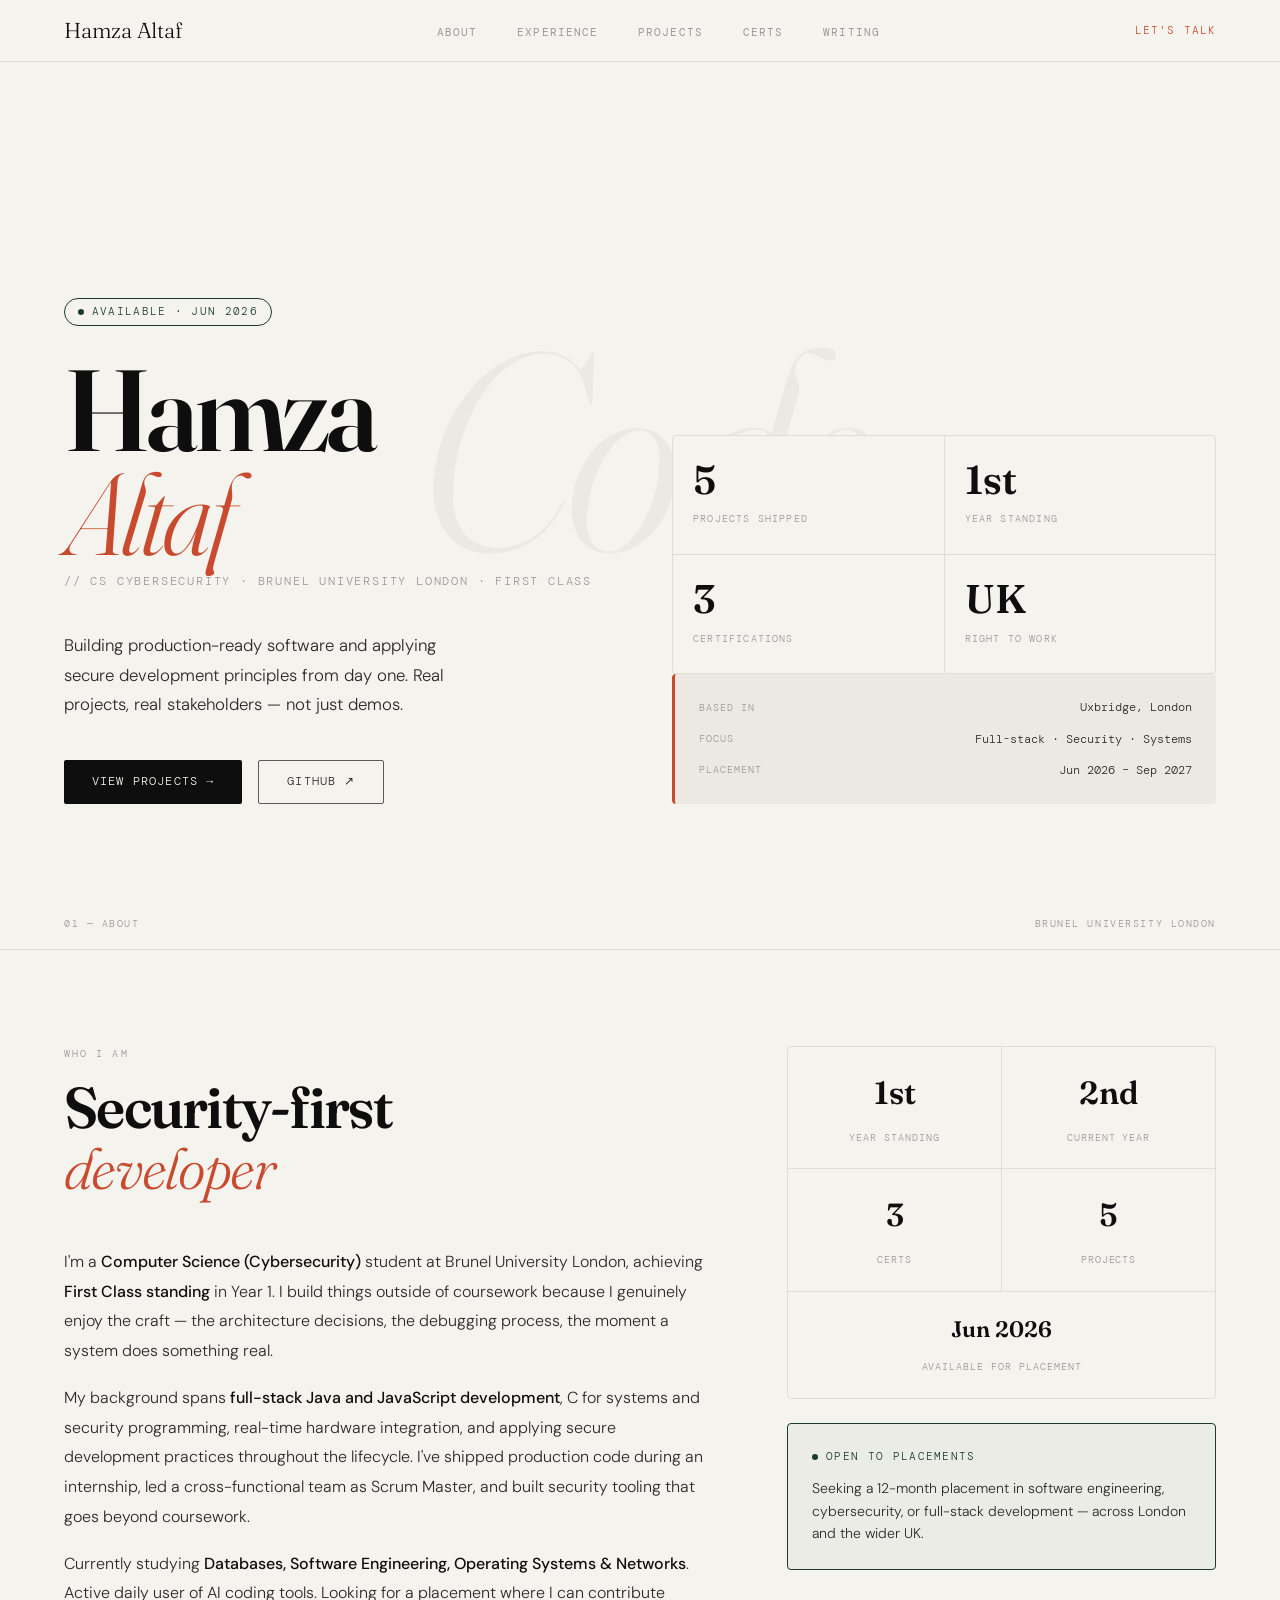
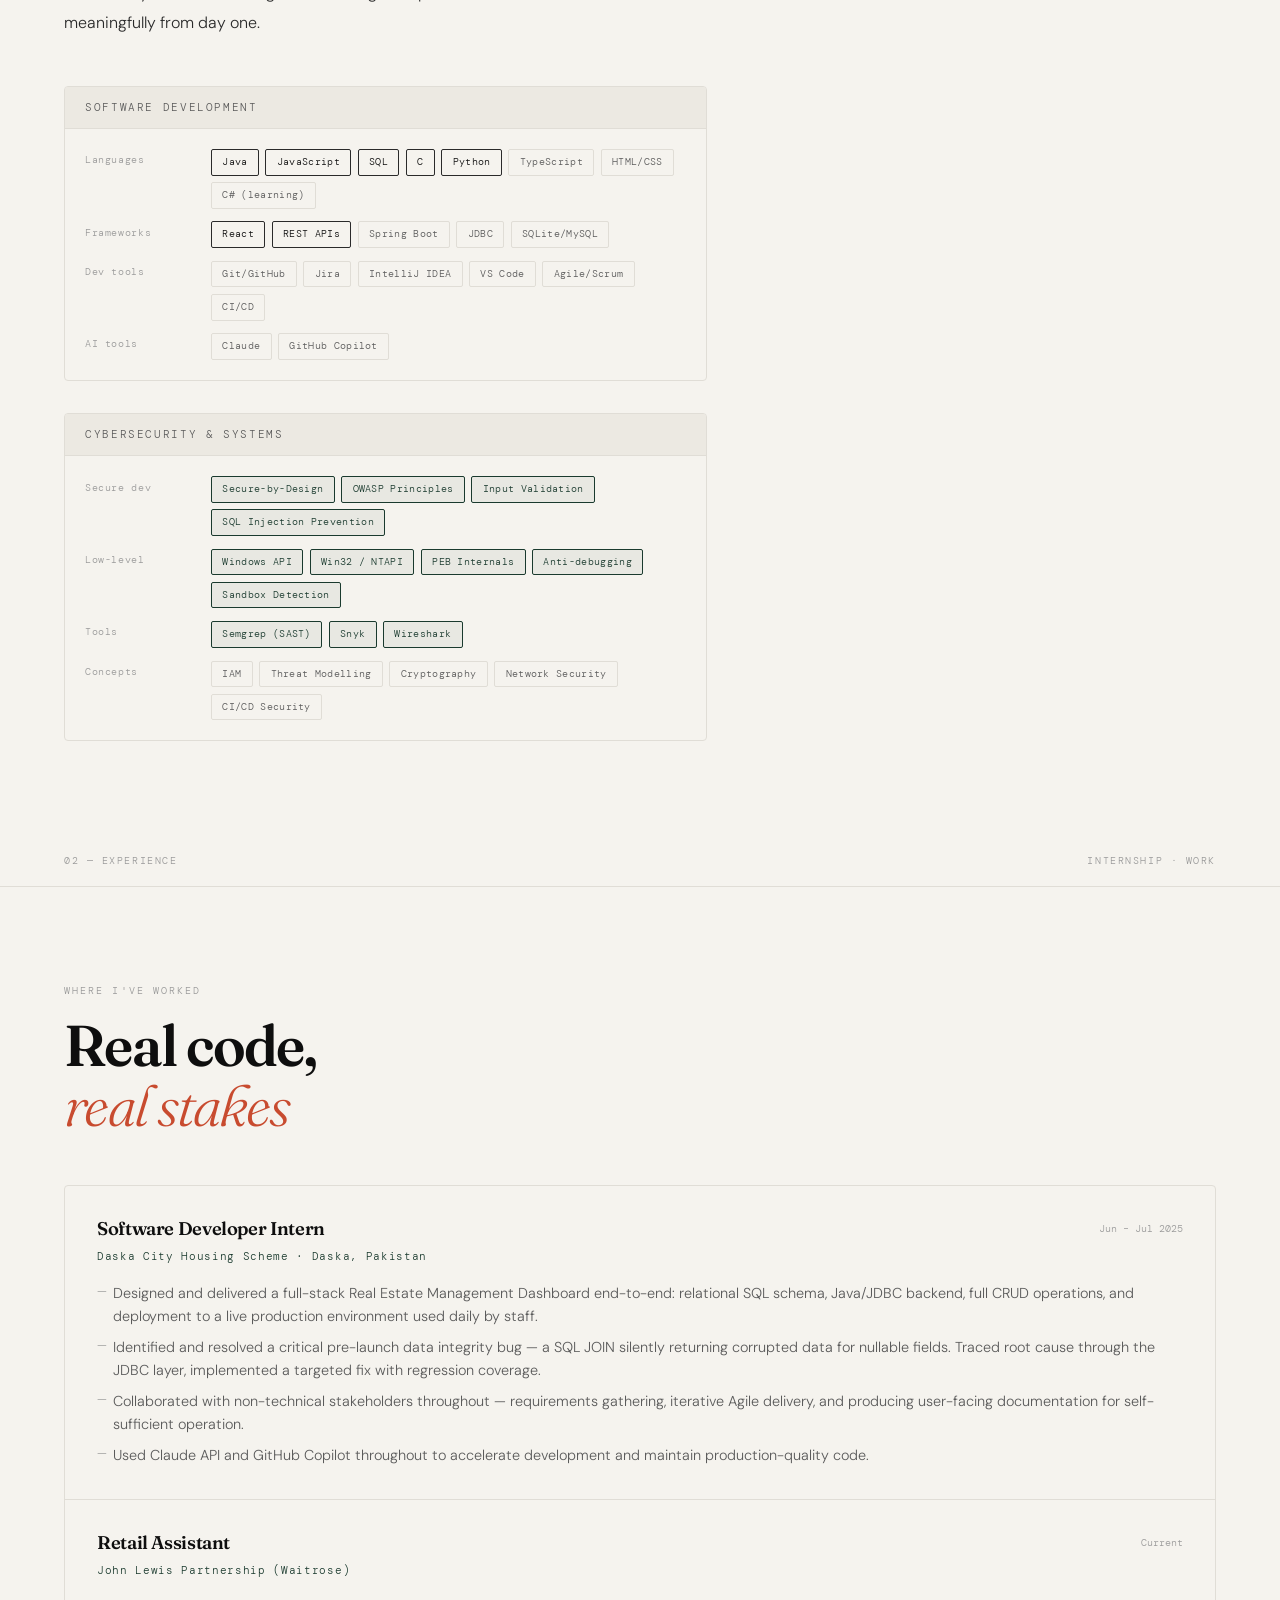
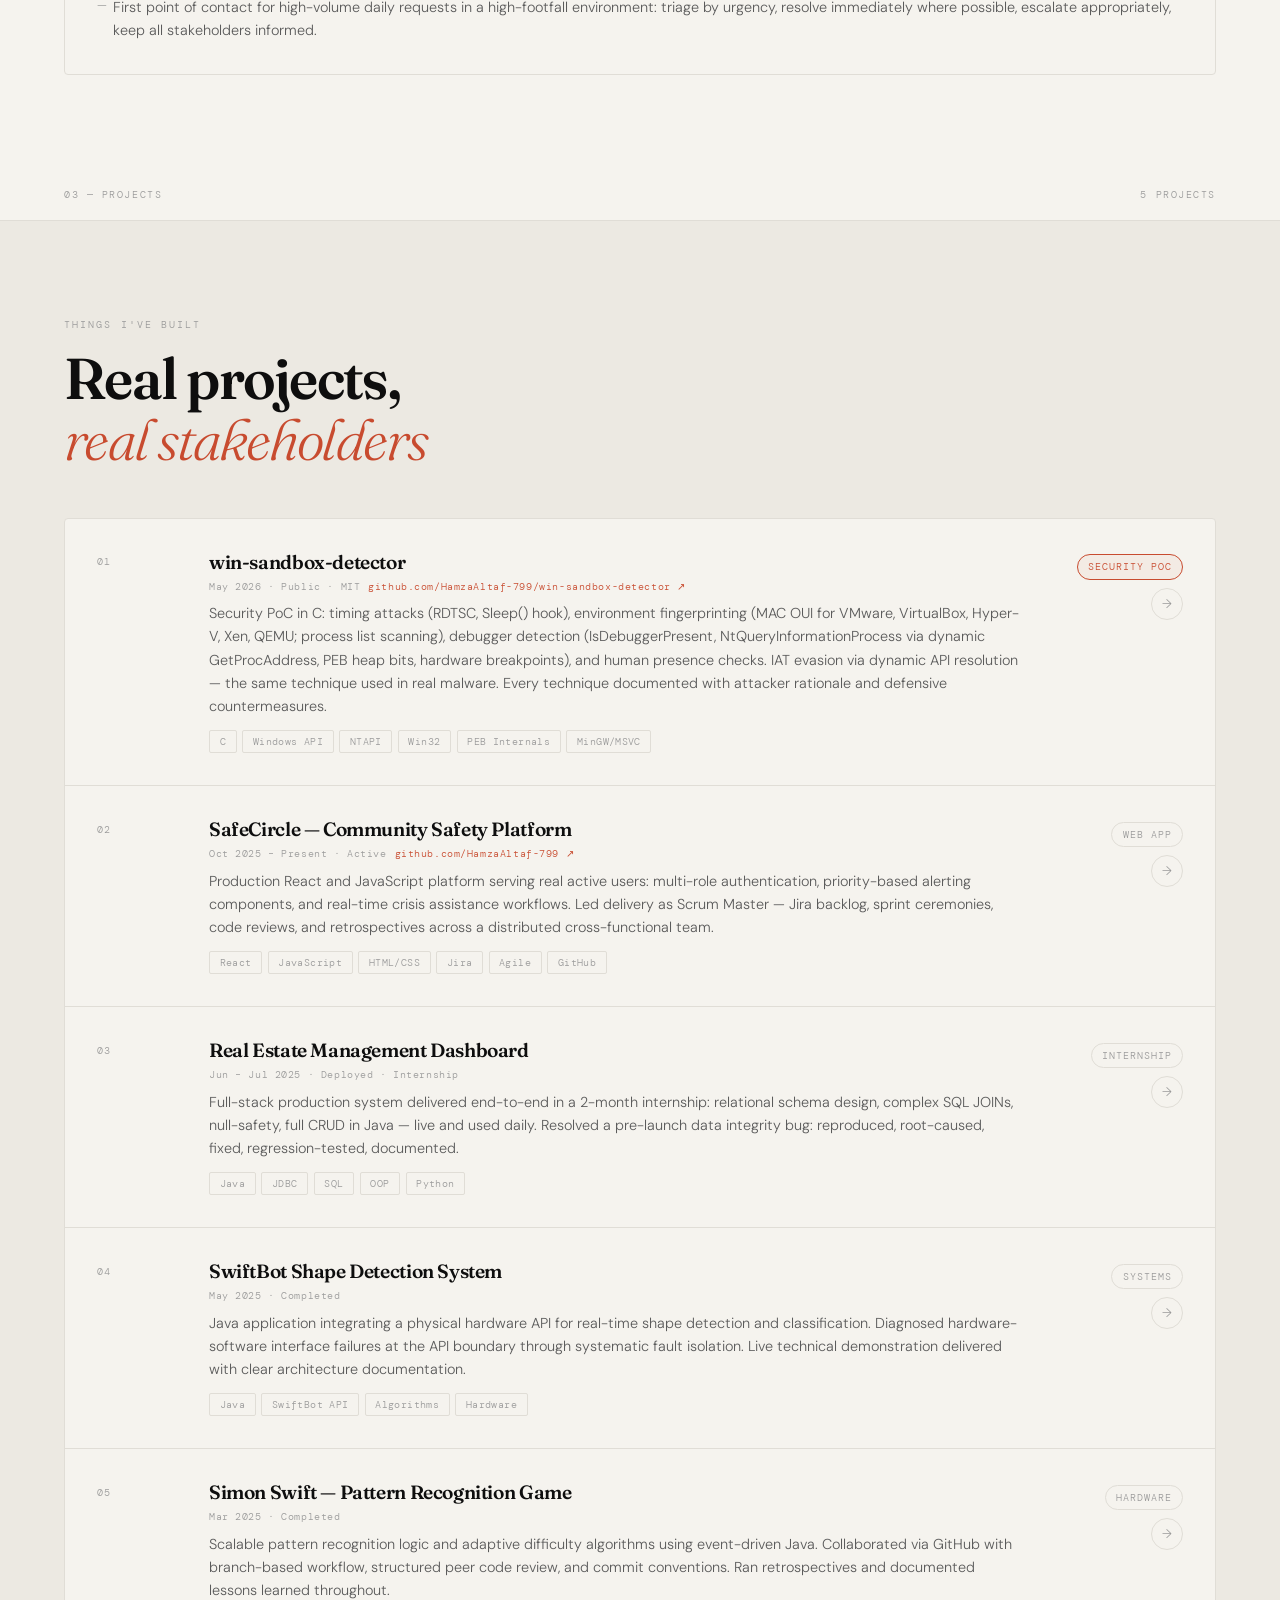
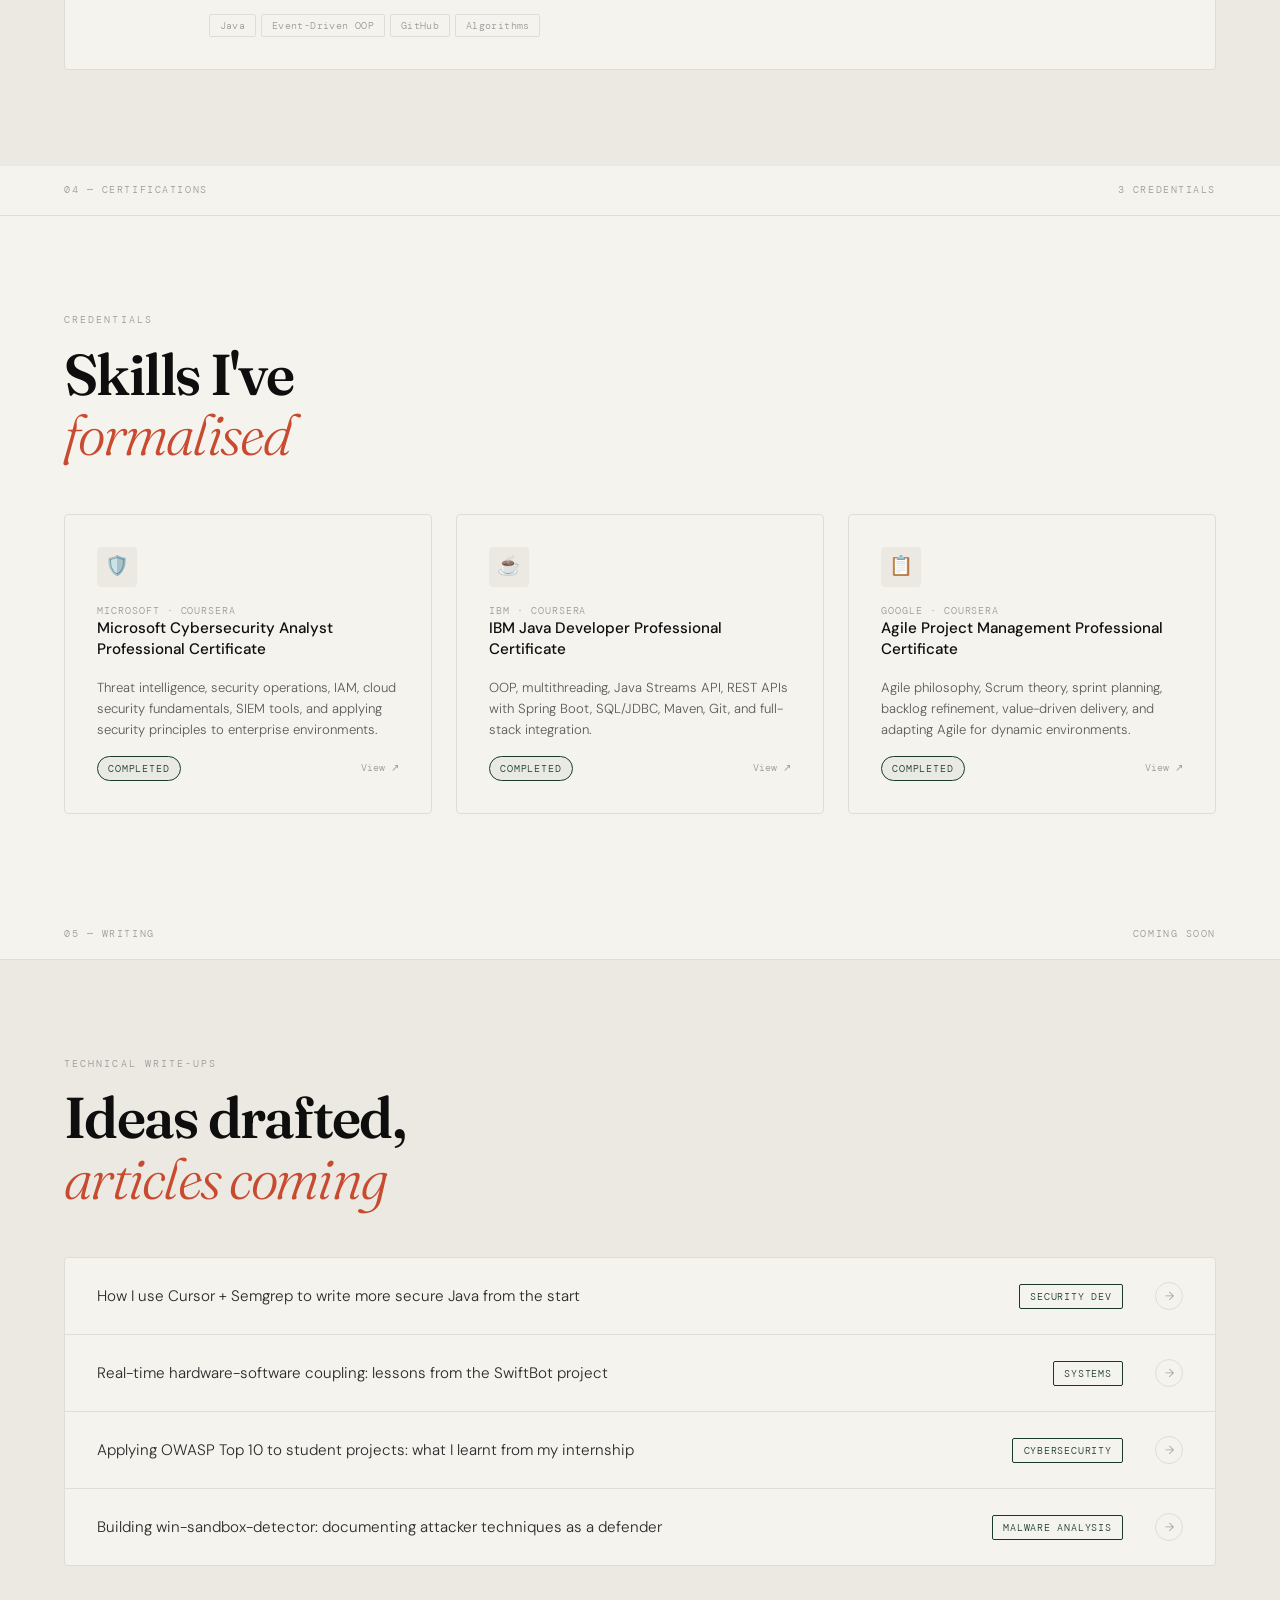
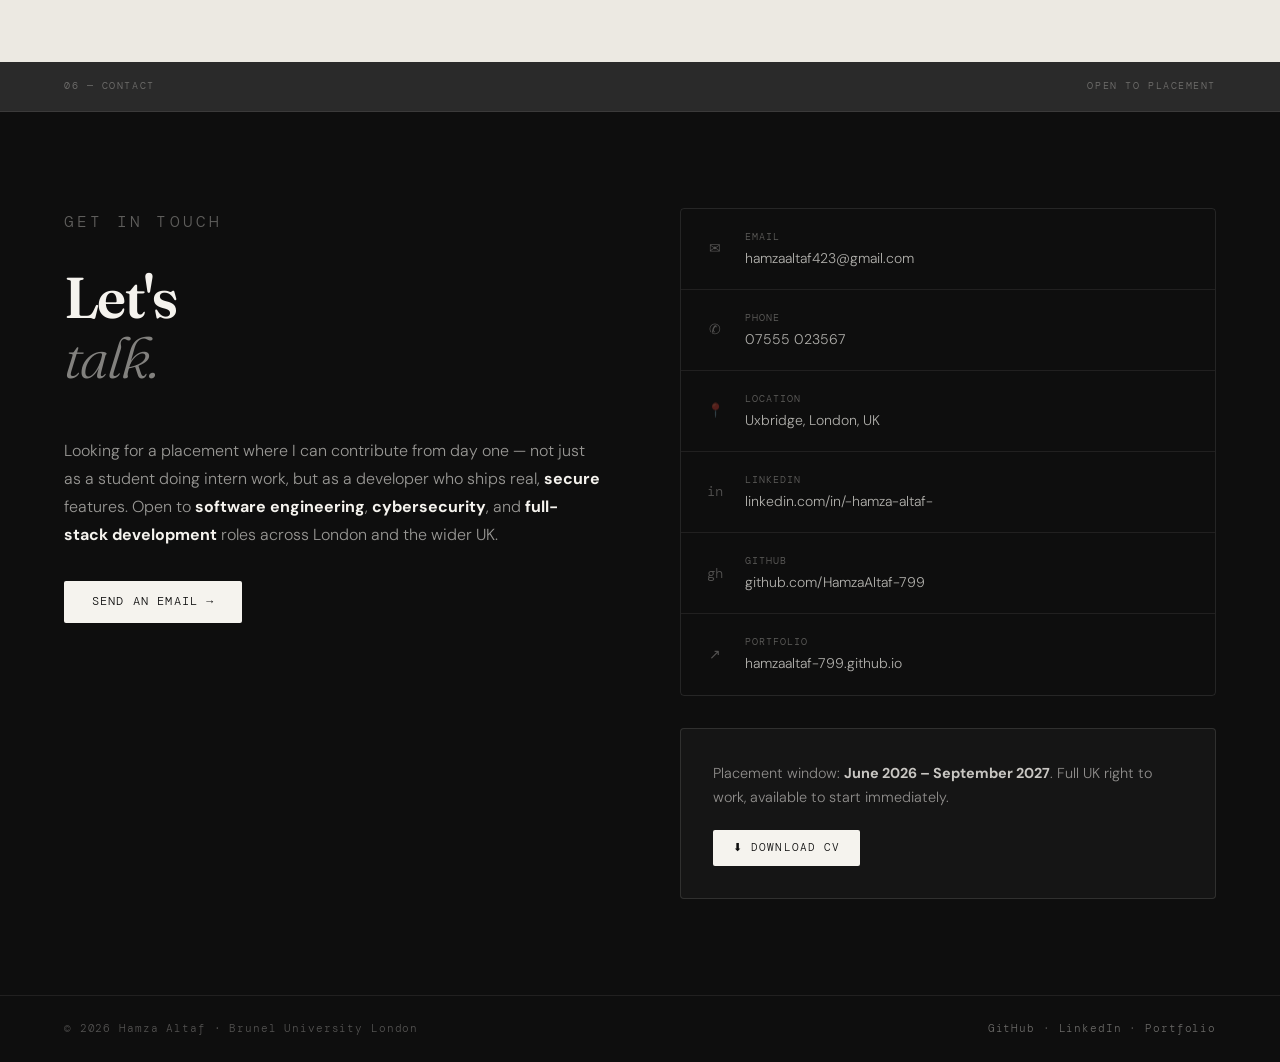
==== index.html @ 82e6ab25 "Update print statement from 'Hello' to 'Goodbye'" ====
<!DOCTYPE html>
<html lang="en">
<head>
<meta charset="UTF-8"/>
<meta name="viewport" content="width=device-width,initial-scale=1.0"/>
<title>Hamza Altaf — CS Student & Developer</title>
<link href="https://fonts.googleapis.com/css2?family=DM+Mono:wght@400;500&family=Fraunces:ital,opsz,wght@0,9..144,300;0,9..144,600;1,9..144,300&family=DM+Sans:wght@300;400;500&display=swap" rel="stylesheet"/>
<style>
*,*::before,*::after{box-sizing:border-box;margin:0;padding:0}
html{scroll-behavior:smooth;font-size:16px}
:root{
  --ink:#0e0e0e;--ink2:#2a2a2a;--ink3:#5a5a5a;--ink4:#9a9a9a;
  --paper:#f5f3ee;--paper2:#ece9e2;--paper3:#e0ddd6;
  --accent:#c84b2f;--accent2:#1a3a2e;
  --mono:"DM Mono",monospace;--serif:"Fraunces",serif;--sans:"DM Sans",sans-serif;
  --gutter:clamp(1.5rem,5vw,5rem);
  --ease-spring:cubic-bezier(0.34,1.56,0.64,1);
  --ease-out:cubic-bezier(0.16,1,0.3,1);
}
body{background:var(--paper);color:var(--ink);font-family:var(--sans);font-weight:300;line-height:1.6;-webkit-font-smoothing:antialiased;overflow-x:hidden;}
 
/* NAV */
nav{position:fixed;top:0;left:0;right:0;z-index:100;display:flex;justify-content:space-between;align-items:center;padding:1.1rem var(--gutter);background:rgba(245,243,238,0.92);backdrop-filter:blur(16px);border-bottom:1px solid var(--paper3);}
.nav-logo{font-family:var(--serif);font-weight:300;font-size:1.35rem;color:var(--ink);text-decoration:none;letter-spacing:-.01em;transition:opacity .2s;line-height:1;}
.nav-logo:hover{opacity:.5}
.nav-links{display:flex;gap:2.5rem;align-items:center;list-style:none}
.nav-links a{font-family:var(--mono);font-size:.68rem;letter-spacing:.1em;text-transform:uppercase;color:var(--ink4);text-decoration:none;transition:color .2s;position:relative;font-weight:400;}
.nav-links a::after{content:"";position:absolute;bottom:-2px;left:0;right:0;height:1px;background:var(--accent);transform:scaleX(0);transform-origin:left;transition:transform .25s var(--ease-out);}
.nav-links a:hover{color:var(--ink)}
.nav-links a:hover::after{transform:scaleX(1)}
.nav-cta{font-family:var(--mono);font-size:.68rem;letter-spacing:.1em;text-transform:uppercase;color:var(--accent);background:none;border:none;text-decoration:none;padding:0;transition:opacity .2s;display:inline-block;cursor:pointer;}
.nav-cta:hover{opacity:.6}
.nav-cta:active{opacity:.4}
 
/* HERO */
#hero{min-height:100vh;padding:calc(80px + 4rem) var(--gutter) 6rem;display:flex;align-items:flex-end;position:relative;overflow:hidden;}
.hero-bg-text{position:absolute;top:50%;left:50%;transform:translate(-50%,-50%);font-family:var(--serif);font-size:clamp(12rem,22vw,22rem);font-weight:300;font-style:italic;color:var(--paper2);white-space:nowrap;pointer-events:none;user-select:none;z-index:0;letter-spacing:-.04em;line-height:1;will-change:transform;}
.hero-inner{position:relative;z-index:1;width:100%;display:grid;grid-template-columns:1fr 1fr;gap:4rem;align-items:end;}
.hero-badge{display:inline-flex;align-items:center;gap:.5rem;font-family:var(--mono);font-size:.68rem;letter-spacing:.12em;text-transform:uppercase;color:var(--accent2);border:1px solid currentColor;padding:.3rem .8rem;border-radius:20px;margin-bottom:2rem;}
.hero-badge::before{content:"";width:6px;height:6px;border-radius:50%;background:var(--accent2);animation:blink 2s infinite}
@keyframes blink{0%,100%{opacity:1}50%{opacity:.2}}
.hero-name{font-family:var(--serif);font-size:clamp(4rem,9vw,8.5rem);font-weight:600;line-height:.9;letter-spacing:-.04em;color:var(--ink);margin-bottom:.4rem;}
.hero-name .italic{font-style:italic;font-weight:300;color:var(--accent)}
.hero-role{font-family:var(--mono);font-size:.75rem;letter-spacing:.15em;text-transform:uppercase;color:var(--ink4);margin-bottom:2.5rem;}
.hero-desc{font-size:1.05rem;color:var(--ink2);max-width:420px;line-height:1.75;margin-bottom:2.5rem;}
.hero-actions{display:flex;gap:1rem;flex-wrap:wrap}
 
/* BUTTONS */
.btn-primary{font-family:var(--mono);font-size:.72rem;letter-spacing:.1em;text-transform:uppercase;background:var(--ink);color:var(--paper);padding:.75rem 1.75rem;text-decoration:none;border-radius:2px;transition:background .2s,transform .2s var(--ease-spring),box-shadow .2s;display:inline-flex;align-items:center;gap:.5rem;position:relative;overflow:hidden;}
.btn-primary::before{content:"";position:absolute;inset:0;background:var(--accent);transform:translateY(100%);transition:transform .25s var(--ease-out);z-index:0;}
.btn-primary span{position:relative;z-index:1}
.btn-primary:hover::before{transform:translateY(0)}
.btn-primary:hover{box-shadow:0 6px 20px rgba(0,0,0,.2);transform:translateY(-2px)}
.btn-primary:active{transform:scale(.97) translateY(0);box-shadow:none}
.btn-ghost{font-family:var(--mono);font-size:.72rem;letter-spacing:.1em;text-transform:uppercase;border:1px solid var(--ink3);color:var(--ink2);padding:.75rem 1.75rem;text-decoration:none;border-radius:2px;transition:border-color .2s,color .2s,transform .2s var(--ease-spring),background .2s;display:inline-flex;align-items:center;gap:.5rem;}
.btn-ghost:hover{border-color:var(--accent);color:var(--accent);transform:translateY(-2px);background:rgba(200,75,47,.04)}
.btn-ghost:active{transform:scale(.97) translateY(0)}
 
/* HERO RIGHT */
.hero-stats{display:grid;grid-template-columns:1fr 1fr;gap:1px;background:var(--paper3);border:1px solid var(--paper3);border-radius:4px;overflow:hidden}
.stat-box{background:var(--paper);padding:1.5rem 1.25rem;transition:background .2s;cursor:default;}
.stat-box:hover{background:var(--paper2)}
.stat-val{font-family:var(--serif);font-size:2.5rem;font-weight:600;line-height:1;color:var(--ink);display:block;margin-bottom:.3rem}
.stat-lbl{font-family:var(--mono);font-size:.62rem;letter-spacing:.12em;text-transform:uppercase;color:var(--ink4)}
.hero-meta{display:flex;flex-direction:column;gap:.75rem;padding:1.5rem;background:var(--paper2);border-radius:4px;border-left:3px solid var(--accent);}
.meta-row{display:flex;justify-content:space-between;align-items:center}
.meta-k{font-family:var(--mono);font-size:.65rem;letter-spacing:.1em;text-transform:uppercase;color:var(--ink4)}
.meta-v{font-family:var(--mono);font-size:.75rem;color:var(--ink2)}
 
/* EYEBROW */
.eyebrow-bar{display:flex;align-items:center;justify-content:space-between;padding:1rem var(--gutter);border-bottom:1px solid var(--paper3);background:var(--paper);}
.eyebrow{font-family:var(--mono);font-size:.65rem;letter-spacing:.15em;text-transform:uppercase;color:var(--ink4)}
 
/* SECTIONS */
section{padding:6rem var(--gutter)}
.section-label{font-family:var(--mono);font-size:.65rem;letter-spacing:.2em;text-transform:uppercase;color:var(--ink4);margin-bottom:1rem;}
.section-title{font-family:var(--serif);font-size:clamp(2.2rem,4.5vw,4rem);font-weight:600;line-height:1.05;letter-spacing:-.03em;color:var(--ink);margin-bottom:3rem;}
.section-title .italic{font-style:italic;font-weight:300;color:var(--accent)}
 
/* ABOUT */
#about{background:var(--paper)}
.about-grid{display:grid;grid-template-columns:3fr 2fr;gap:5rem}
.about-text{font-size:1rem;color:var(--ink2);line-height:1.85}
.about-text p{margin-bottom:1.1rem}
.about-text strong{color:var(--ink);font-weight:500}
.skills-section{margin-top:3rem;display:flex;flex-direction:column;gap:2rem}
.skill-block{border:1px solid var(--paper3);border-radius:4px;overflow:hidden;transition:border-color .2s,box-shadow .2s}
.skill-block:hover{box-shadow:0 4px 20px rgba(0,0,0,.06)}
.skill-block-head{background:var(--paper2);padding:.75rem 1.25rem;font-family:var(--mono);font-size:.68rem;letter-spacing:.15em;text-transform:uppercase;color:var(--ink3);border-bottom:1px solid var(--paper3);}
.skill-block-body{padding:1.25rem;display:flex;flex-direction:column;gap:.8rem}
.skill-row{display:flex;gap:1rem;align-items:flex-start}
.skill-key{font-family:var(--mono);font-size:.65rem;letter-spacing:.06em;color:var(--ink4);min-width:110px;padding-top:.2rem;flex-shrink:0}
.pill-row{display:flex;flex-wrap:wrap;gap:.4rem}
.pill{font-family:var(--mono);font-size:.65rem;letter-spacing:.03em;padding:.25rem .65rem;border-radius:2px;border:1px solid var(--paper3);color:var(--ink3);background:var(--paper);transition:border-color .2s,color .2s,transform .15s var(--ease-spring),background .2s;cursor:default;}
.pill:hover{border-color:var(--ink3);color:var(--ink);transform:translateY(-1px);background:var(--paper2)}
.pill:active{transform:scale(.95)}
.pill.hi{border-color:var(--ink2);color:var(--ink)}
.pill.hi:hover{border-color:var(--ink);background:var(--paper2)}
.pill.sec{border-color:var(--accent2);color:var(--accent2);background:rgba(26,58,46,.06)}
.pill.sec:hover{background:rgba(26,58,46,.12);transform:translateY(-1px)}
.about-sidebar{display:flex;flex-direction:column;gap:1.5rem}
.aside-stats{display:grid;grid-template-columns:1fr 1fr;gap:1px;background:var(--paper3);border:1px solid var(--paper3);border-radius:4px;overflow:hidden}
.aside-stat{background:var(--paper);padding:1.25rem 1rem;text-align:center;transition:background .2s;cursor:default}
.aside-stat:hover{background:var(--paper2)}
.aside-stat .val{font-family:var(--serif);font-size:2rem;font-weight:600;color:var(--ink);display:block;margin-bottom:.3rem}
.aside-stat .lbl{font-family:var(--mono);font-size:.6rem;letter-spacing:.1em;text-transform:uppercase;color:var(--ink4)}
.aside-avail{padding:1.5rem;border:1px solid var(--accent2);border-radius:4px;background:rgba(26,58,46,.04);}
.aside-avail .avail-head{display:flex;align-items:center;gap:.5rem;font-family:var(--mono);font-size:.68rem;letter-spacing:.12em;text-transform:uppercase;color:var(--accent2);margin-bottom:.75rem;}
.aside-avail .avail-head::before{content:"";width:6px;height:6px;border-radius:50%;background:var(--accent2);animation:blink 2s infinite}
.aside-avail p{font-size:.875rem;color:var(--ink2);line-height:1.6}
 
/* PROJECTS */
#projects{background:var(--paper2)}
.proj-list{display:flex;flex-direction:column;border:1px solid var(--paper3);border-radius:4px;overflow:hidden;background:var(--paper)}
.proj-item{display:grid;grid-template-columns:80px 1fr 130px;gap:2rem;align-items:start;padding:2rem;border-bottom:1px solid var(--paper3);transition:background .2s;position:relative;cursor:default;}
.proj-item:last-child{border-bottom:none}
.proj-item::before{content:"";position:absolute;left:0;top:0;bottom:0;width:3px;background:var(--accent);transform:scaleY(0);transform-origin:bottom;transition:transform .3s var(--ease-out);}
.proj-item:hover{background:var(--paper2)}
.proj-item:hover::before{transform:scaleY(1)}
.proj-num{font-family:var(--mono);font-size:.65rem;letter-spacing:.1em;color:var(--ink4);padding-top:.2rem;}
.proj-content h3{font-family:var(--serif);font-size:1.2rem;font-weight:600;letter-spacing:-.02em;color:var(--ink);margin-bottom:.3rem;line-height:1.2;}
.proj-meta{display:flex;align-items:center;gap:.5rem;margin-bottom:.5rem;flex-wrap:wrap}
.proj-date{font-family:var(--mono);font-size:.6rem;color:var(--ink4);letter-spacing:.06em}
.proj-link{font-family:var(--mono);font-size:.6rem;color:var(--accent);letter-spacing:.06em;text-decoration:none;transition:opacity .2s}
.proj-link:hover{opacity:.7}
.proj-content p{font-size:.9rem;color:var(--ink3);line-height:1.6;margin-bottom:.75rem}
.proj-tags{display:flex;flex-wrap:wrap;gap:.35rem}
.ptag{font-family:var(--mono);font-size:.6rem;letter-spacing:.04em;padding:.2rem .6rem;border-radius:2px;border:1px solid var(--paper3);color:var(--ink4);transition:border-color .2s,color .2s;}
.proj-item:hover .ptag{color:var(--ink3)}
.proj-side{display:flex;flex-direction:column;align-items:flex-end;gap:.5rem;padding-top:.2rem}
.proj-badge{font-family:var(--mono);font-size:.6rem;letter-spacing:.1em;text-transform:uppercase;padding:.25rem .65rem;border-radius:20px;border:1px solid var(--paper3);color:var(--ink4);}
.proj-badge.new{border-color:var(--accent);color:var(--accent);background:rgba(200,75,47,.05)}
.proj-arrow{width:32px;height:32px;border:1px solid var(--paper3);border-radius:50%;display:flex;align-items:center;justify-content:center;font-size:.8rem;color:var(--ink4);transition:border-color .2s,color .2s,transform .25s var(--ease-spring),background .2s;}
.proj-item:hover .proj-arrow{border-color:var(--accent);color:var(--accent);transform:translateX(4px) scale(1.1);background:rgba(200,75,47,.06)}
 
/* CERTS */
#certifications{background:var(--paper)}
.cert-grid{display:grid;grid-template-columns:repeat(3,1fr);gap:1.5rem}
.cert-card{background:var(--paper);border:1px solid var(--paper3);border-radius:4px;padding:2rem;text-decoration:none;color:inherit;display:flex;flex-direction:column;gap:1rem;transition:border-color .25s,transform .25s var(--ease-spring),box-shadow .25s;position:relative;overflow:hidden;}
.cert-card::before{content:"";position:absolute;top:0;left:0;right:0;height:3px;background:var(--accent);transform:scaleX(0);transform-origin:left;transition:transform .35s var(--ease-out);}
.cert-card:hover{transform:translateY(-4px);box-shadow:0 12px 30px rgba(0,0,0,.08)}
.cert-card:hover::before{transform:scaleX(1)}
.cert-card:active{transform:scale(.98) translateY(0);box-shadow:0 2px 8px rgba(0,0,0,.06)}
.cert-icon{width:40px;height:40px;border-radius:4px;background:var(--paper2);display:flex;align-items:center;justify-content:center;font-size:1.2rem;}
.cert-issuer{font-family:var(--mono);font-size:.6rem;letter-spacing:.1em;text-transform:uppercase;color:var(--ink4)}
.cert-title{font-size:.95rem;font-weight:500;color:var(--ink);line-height:1.4}
.cert-desc{font-size:.82rem;color:var(--ink3);line-height:1.6;flex:1}
.cert-footer{display:flex;justify-content:space-between;align-items:center;margin-top:auto}
.cert-status{font-family:var(--mono);font-size:.6rem;letter-spacing:.08em;text-transform:uppercase;padding:.25rem .65rem;border-radius:20px;}
.cert-status.done{color:var(--accent2);border:1px solid currentColor;background:rgba(26,58,46,.05)}
.cert-lnk{font-family:var(--mono);font-size:.62rem;color:var(--ink4);text-decoration:none;transition:color .2s,transform .2s;display:inline-block}
.cert-card:hover .cert-lnk{color:var(--accent);transform:translateX(2px)}
 
/* WRITING */
#writing{background:var(--paper2)}
.write-list{border:1px solid var(--paper3);border-radius:4px;overflow:hidden;background:var(--paper)}
.write-item{display:grid;grid-template-columns:1fr auto auto;gap:2rem;align-items:center;padding:1.5rem 2rem;border-bottom:1px solid var(--paper3);text-decoration:none;color:inherit;transition:background .2s,padding-left .2s var(--ease-out);}
.write-item:last-child{border-bottom:none}
.write-item:hover{background:var(--paper2);padding-left:2.5rem}
.write-title{font-size:.95rem;color:var(--ink2);transition:color .2s;line-height:1.4}
.write-item:hover .write-title{color:var(--ink)}
.write-tag{font-family:var(--mono);font-size:.6rem;letter-spacing:.08em;text-transform:uppercase;padding:.25rem .65rem;border-radius:2px;border:1px solid var(--accent2);color:var(--accent2);white-space:nowrap;transition:background .2s;}
.write-item:hover .write-tag{background:rgba(26,58,46,.06)}
.write-arr{width:28px;height:28px;border:1px solid var(--paper3);border-radius:50%;display:flex;align-items:center;justify-content:center;font-size:.75rem;color:var(--ink4);transition:border-color .2s,color .2s,transform .25s var(--ease-spring);}
.write-item:hover .write-arr{border-color:var(--accent);color:var(--accent);transform:translateX(3px)}
 
/* CONTACT */
#contact{background:var(--ink);color:var(--paper)}
#contact .section-label{color:rgba(245,243,238,.4)}
#contact .section-title{color:var(--paper)}
#contact .section-title .italic{color:var(--paper);opacity:.5}
.contact-grid{display:grid;grid-template-columns:1fr 1fr;gap:5rem;align-items:start}
.contact-left p{font-size:1rem;color:rgba(245,243,238,.6);line-height:1.75;margin-bottom:2rem}
.contact-left strong{color:var(--paper)}
.contact-links{display:flex;flex-direction:column;border:1px solid rgba(245,243,238,.1);border-radius:4px;overflow:hidden}
.contact-row{display:flex;align-items:center;gap:1.25rem;padding:1.25rem 1.5rem;border-bottom:1px solid rgba(245,243,238,.08);text-decoration:none;color:inherit;transition:background .2s,padding-left .2s var(--ease-out);}
.contact-row:last-child{border-bottom:none}
.contact-row:hover{background:rgba(245,243,238,.05);padding-left:2rem}
.contact-icon{font-family:var(--mono);font-size:.85rem;color:rgba(245,243,238,.3);width:20px;text-align:center}
.contact-info-lbl{font-family:var(--mono);font-size:.6rem;letter-spacing:.1em;text-transform:uppercase;color:rgba(245,243,238,.35);margin-bottom:.15rem}
.contact-info-val{font-size:.875rem;color:rgba(245,243,238,.7);transition:color .2s}
.contact-row:hover .contact-info-val{color:var(--paper)}
.contact-right{display:flex;flex-direction:column;gap:2rem}
.contact-note{padding:2rem;border:1px solid rgba(245,243,238,.12);border-radius:4px;background:rgba(245,243,238,.03);}
.contact-note p{font-size:.9rem;color:rgba(245,243,238,.55);line-height:1.7;margin-bottom:1.25rem}
.btn-light{font-family:var(--mono);font-size:.72rem;letter-spacing:.1em;text-transform:uppercase;background:var(--paper);color:var(--ink);padding:.75rem 1.75rem;text-decoration:none;border-radius:2px;display:inline-flex;align-items:center;gap:.5rem;transition:background .2s,transform .2s var(--ease-spring),box-shadow .2s;}
.btn-light:hover{background:var(--paper2);transform:translateY(-2px);box-shadow:0 6px 16px rgba(255,255,255,.1)}
.btn-light:active{transform:scale(.97) translateY(0)}
 
/* FOOTER */
footer{background:var(--ink);color:rgba(245,243,238,.3);border-top:1px solid rgba(245,243,238,.08);padding:1.5rem var(--gutter);display:flex;justify-content:space-between;align-items:center;}
.footer-l,.footer-r{font-family:var(--mono);font-size:.68rem;letter-spacing:.08em}
footer a{color:rgba(245,243,238,.4);text-decoration:none;transition:color .2s}
footer a:hover{color:var(--paper)}
 
/* REVEAL */
.reveal{opacity:0;transform:translateY(28px);transition:opacity .7s var(--ease-out),transform .7s var(--ease-out)}
.reveal.up{opacity:1;transform:none}
 
/* EXPERIENCE SECTION */
#experience{background:var(--paper)}
.exp-list{display:flex;flex-direction:column;border:1px solid var(--paper3);border-radius:4px;overflow:hidden;background:var(--paper)}
.exp-item{padding:2rem;border-bottom:1px solid var(--paper3);transition:background .2s;}
.exp-item:last-child{border-bottom:none}
.exp-item:hover{background:var(--paper2)}
.exp-header{display:flex;justify-content:space-between;align-items:flex-start;margin-bottom:.5rem;gap:1rem;flex-wrap:wrap}
.exp-title{font-family:var(--serif);font-size:1.15rem;font-weight:600;letter-spacing:-.02em;color:var(--ink);line-height:1.2}
.exp-date{font-family:var(--mono);font-size:.65rem;color:var(--ink4);white-space:nowrap;padding-top:.2rem}
.exp-org{font-family:var(--mono);font-size:.7rem;color:var(--accent2);letter-spacing:.06em;margin-bottom:1rem}
.exp-bullets{display:flex;flex-direction:column;gap:.5rem}
.exp-bullet{font-size:.9rem;color:var(--ink3);line-height:1.6;padding-left:1rem;position:relative}
.exp-bullet::before{content:"—";position:absolute;left:0;color:var(--ink4);font-size:.75rem}
 
@media(max-width:900px){
  .hero-inner,.about-grid,.contact-grid{grid-template-columns:1fr;gap:3rem}
  .cert-grid{grid-template-columns:1fr}
  .proj-item{grid-template-columns:50px 1fr;gap:1rem}
  .proj-side{display:none}
  .write-item{grid-template-columns:1fr auto}
  .write-arr{display:none}
  nav .nav-links{display:none}
  .hero-bg-text{font-size:8rem}
}
</style>
</head>
<body>
 
<nav>
  <a href="#" class="nav-logo">Hamza Altaf</a>
  <ul class="nav-links">
    <li><a href="#about">About</a></li>
    <li><a href="#experience">Experience</a></li>
    <li><a href="#projects">Projects</a></li>
    <li><a href="#certifications">Certs</a></li>
    <li><a href="#writing">Writing</a></li>
  </ul>
  <a href="#contact" class="nav-cta">Let's talk</a>
</nav>
 
<section id="hero">
  <div class="hero-bg-text" aria-hidden="true">Code</div>
  <div class="hero-inner">
    <div class="hero-left reveal">
      <div class="hero-badge">Available · Jun 2026</div>
      <h1 class="hero-name">Hamza<br><span class="italic">Altaf</span></h1>
      <p class="hero-role">// CS Cybersecurity · Brunel University London · First Class</p>
      <p class="hero-desc">Building production-ready software and applying secure development principles from day one. Real projects, real stakeholders — not just demos.</p>
      <div class="hero-actions">
        <a href="#projects" class="btn-primary"><span>View projects →</span></a>
        <a href="https://github.com/HamzaAltaf-799" target="_blank" class="btn-ghost">GitHub ↗</a>
      </div>
    </div>
    <div class="hero-right reveal" style="transition-delay:.15s">
      <div class="hero-stats">
        <div class="stat-box"><span class="stat-val">5</span><span class="stat-lbl">Projects shipped</span></div>
        <div class="stat-box"><span class="stat-val">1st</span><span class="stat-lbl">Year standing</span></div>
        <div class="stat-box"><span class="stat-val">3</span><span class="stat-lbl">Certifications</span></div>
        <div class="stat-box"><span class="stat-val">UK</span><span class="stat-lbl">Right to work</span></div>
      </div>
      <div class="hero-meta">
        <div class="meta-row"><span class="meta-k">Based in</span><span class="meta-v">Uxbridge, London</span></div>
        <div class="meta-row"><span class="meta-k">Focus</span><span class="meta-v">Full-stack · Security · Systems</span></div>
        <div class="meta-row"><span class="meta-k">Placement</span><span class="meta-v">Jun 2026 – Sep 2027</span></div>
      </div>
    </div>
  </div>
</section>
 
<!-- ABOUT -->
<div class="eyebrow-bar"><span class="eyebrow">01 — About</span><span class="eyebrow">Brunel University London</span></div>
<section id="about">
  <div class="about-grid">
    <div>
      <p class="section-label reveal">Who I am</p>
      <h2 class="section-title reveal">Security-first<br><span class="italic">developer</span></h2>
      <div class="about-text reveal">
        <p>I'm a <strong>Computer Science (Cybersecurity)</strong> student at Brunel University London, achieving <strong>First Class standing</strong> in Year 1. I build things outside of coursework because I genuinely enjoy the craft — the architecture decisions, the debugging process, the moment a system does something real.</p>
        <p>My background spans <strong>full-stack Java and JavaScript development</strong>, C for systems and security programming, real-time hardware integration, and applying secure development practices throughout the lifecycle. I've shipped production code during an internship, led a cross-functional team as Scrum Master, and built security tooling that goes beyond coursework.</p>
        <p>Currently studying <strong>Databases, Software Engineering, Operating Systems &amp; Networks</strong>. Active daily user of AI coding tools. Looking for a placement where I can contribute meaningfully from day one.</p>
      </div>
      <div class="skills-section">
        <div class="skill-block reveal">
          <div class="skill-block-head">Software Development</div>
          <div class="skill-block-body">
            <div class="skill-row"><span class="skill-key">Languages</span><div class="pill-row"><span class="pill hi">Java</span><span class="pill hi">JavaScript</span><span class="pill hi">SQL</span><span class="pill hi">C</span><span class="pill hi">Python</span><span class="pill">TypeScript</span><span class="pill">HTML/CSS</span><span class="pill">C# (learning)</span></div></div>
            <div class="skill-row"><span class="skill-key">Frameworks</span><div class="pill-row"><span class="pill hi">React</span><span class="pill hi">REST APIs</span><span class="pill">Spring Boot</span><span class="pill">JDBC</span><span class="pill">SQLite/MySQL</span></div></div>
            <div class="skill-row"><span class="skill-key">Dev tools</span><div class="pill-row"><span class="pill">Git/GitHub</span><span class="pill">Jira</span><span class="pill">IntelliJ IDEA</span><span class="pill">VS Code</span><span class="pill">Agile/Scrum</span><span class="pill">CI/CD</span></div></div>
            <div class="skill-row"><span class="skill-key">AI tools</span><div class="pill-row"><span class="pill">Claude</span><span class="pill">GitHub Copilot</span></div></div>
          </div>
        </div>
        <div class="skill-block reveal">
          <div class="skill-block-head">Cybersecurity & Systems</div>
          <div class="skill-block-body">
            <div class="skill-row"><span class="skill-key">Secure dev</span><div class="pill-row"><span class="pill sec">Secure-by-Design</span><span class="pill sec">OWASP Principles</span><span class="pill sec">Input Validation</span><span class="pill sec">SQL Injection Prevention</span></div></div>
            <div class="skill-row"><span class="skill-key">Low-level</span><div class="pill-row"><span class="pill sec">Windows API</span><span class="pill sec">Win32 / NTAPI</span><span class="pill sec">PEB Internals</span><span class="pill sec">Anti-debugging</span><span class="pill sec">Sandbox Detection</span></div></div>
            <div class="skill-row"><span class="skill-key">Tools</span><div class="pill-row"><span class="pill sec">Semgrep (SAST)</span><span class="pill sec">Snyk</span><span class="pill sec">Wireshark</span></div></div>
            <div class="skill-row"><span class="skill-key">Concepts</span><div class="pill-row"><span class="pill">IAM</span><span class="pill">Threat Modelling</span><span class="pill">Cryptography</span><span class="pill">Network Security</span><span class="pill">CI/CD Security</span></div></div>
          </div>
        </div>
      </div>
    </div>
    <div class="about-sidebar">
      <div class="aside-stats reveal">
        <div class="aside-stat"><span class="val">1st</span><span class="lbl">Year standing</span></div>
        <div class="aside-stat"><span class="val">2nd</span><span class="lbl">Current year</span></div>
        <div class="aside-stat"><span class="val">3</span><span class="lbl">Certs</span></div>
        <div class="aside-stat"><span class="val">5</span><span class="lbl">Projects</span></div>
        <div class="aside-stat" style="grid-column:span 2"><span class="val" style="font-size:1.4rem">Jun 2026</span><span class="lbl">Available for placement</span></div>
      </div>
      <div class="aside-avail reveal">
        <div class="avail-head">Open to placements</div>
        <p>Seeking a 12-month placement in software engineering, cybersecurity, or full-stack development — across London and the wider UK.</p>
      </div>
    </div>
  </div>
</section>
 
<!-- EXPERIENCE -->
<div class="eyebrow-bar"><span class="eyebrow">02 — Experience</span><span class="eyebrow">Internship · Work</span></div>
<section id="experience">
  <p class="section-label reveal">Where I've worked</p>
  <h2 class="section-title reveal">Real code,<br><span class="italic">real stakes</span></h2>
  <div class="exp-list reveal">
    <div class="exp-item">
      <div class="exp-header">
        <span class="exp-title">Software Developer Intern</span>
        <span class="exp-date">Jun – Jul 2025</span>
      </div>
      <div class="exp-org">Daska City Housing Scheme · Daska, Pakistan</div>
      <div class="exp-bullets">
        <p class="exp-bullet">Designed and delivered a full-stack Real Estate Management Dashboard end-to-end: relational SQL schema, Java/JDBC backend, full CRUD operations, and deployment to a live production environment used daily by staff.</p>
        <p class="exp-bullet">Identified and resolved a critical pre-launch data integrity bug — a SQL JOIN silently returning corrupted data for nullable fields. Traced root cause through the JDBC layer, implemented a targeted fix with regression coverage.</p>
        <p class="exp-bullet">Collaborated with non-technical stakeholders throughout — requirements gathering, iterative Agile delivery, and producing user-facing documentation for self-sufficient operation.</p>
        <p class="exp-bullet">Used Claude API and GitHub Copilot throughout to accelerate development and maintain production-quality code.</p>
      </div>
    </div>
    <div class="exp-item">
      <div class="exp-header">
        <span class="exp-title">Retail Assistant</span>
        <span class="exp-date">Current</span>
      </div>
      <div class="exp-org">John Lewis Partnership (Waitrose)</div>
      <div class="exp-bullets">
        <p class="exp-bullet">First point of contact for high-volume daily requests in a high-footfall environment: triage by urgency, resolve immediately where possible, escalate appropriately, keep all stakeholders informed.</p>
      </div>
    </div>
  </div>
</section>
 
<!-- PROJECTS -->
<div class="eyebrow-bar"><span class="eyebrow">03 — Projects</span><span class="eyebrow">5 projects</span></div>
<section id="projects">
  <p class="section-label reveal">Things I've built</p>
  <h2 class="section-title reveal">Real projects,<br><span class="italic">real stakeholders</span></h2>
  <div class="proj-list reveal">
 
    <div class="proj-item">
      <div class="proj-num">01</div>
      <div class="proj-content">
        <h3>win-sandbox-detector</h3>
        <div class="proj-meta">
          <span class="proj-date">May 2026 · Public · MIT</span>
          <a href="https://github.com/HamzaAltaf-799/win-sandbox-detector" target="_blank" class="proj-link">github.com/HamzaAltaf-799/win-sandbox-detector ↗</a>
        </div>
        <p>Security PoC in C: timing attacks (RDTSC, Sleep() hook), environment fingerprinting (MAC OUI for VMware, VirtualBox, Hyper-V, Xen, QEMU; process list scanning), debugger detection (IsDebuggerPresent, NtQueryInformationProcess via dynamic GetProcAddress, PEB heap bits, hardware breakpoints), and human presence checks. IAT evasion via dynamic API resolution — the same technique used in real malware. Every technique documented with attacker rationale and defensive countermeasures.</p>
        <div class="proj-tags"><span class="ptag">C</span><span class="ptag">Windows API</span><span class="ptag">NTAPI</span><span class="ptag">Win32</span><span class="ptag">PEB Internals</span><span class="ptag">MinGW/MSVC</span></div>
      </div>
      <div class="proj-side"><span class="proj-badge new">Security PoC</span><div class="proj-arrow">→</div></div>
    </div>
 
    <div class="proj-item">
      <div class="proj-num">02</div>
      <div class="proj-content">
        <h3>SafeCircle — Community Safety Platform</h3>
        <div class="proj-meta">
          <span class="proj-date">Oct 2025 – Present · Active</span>
          <a href="https://github.com/HamzaAltaf-799" target="_blank" class="proj-link">github.com/HamzaAltaf-799 ↗</a>
        </div>
        <p>Production React and JavaScript platform serving real active users: multi-role authentication, priority-based alerting components, and real-time crisis assistance workflows. Led delivery as Scrum Master — Jira backlog, sprint ceremonies, code reviews, and retrospectives across a distributed cross-functional team.</p>
        <div class="proj-tags"><span class="ptag">React</span><span class="ptag">JavaScript</span><span class="ptag">HTML/CSS</span><span class="ptag">Jira</span><span class="ptag">Agile</span><span class="ptag">GitHub</span></div>
      </div>
      <div class="proj-side"><span class="proj-badge">Web App</span><div class="proj-arrow">→</div></div>
    </div>
 
    <div class="proj-item">
      <div class="proj-num">03</div>
      <div class="proj-content">
        <h3>Real Estate Management Dashboard</h3>
        <div class="proj-meta"><span class="proj-date">Jun – Jul 2025 · Deployed · Internship</span></div>
        <p>Full-stack production system delivered end-to-end in a 2-month internship: relational schema design, complex SQL JOINs, null-safety, full CRUD in Java — live and used daily. Resolved a pre-launch data integrity bug: reproduced, root-caused, fixed, regression-tested, documented.</p>
        <div class="proj-tags"><span class="ptag">Java</span><span class="ptag">JDBC</span><span class="ptag">SQL</span><span class="ptag">OOP</span><span class="ptag">Python</span></div>
      </div>
      <div class="proj-side"><span class="proj-badge">Internship</span><div class="proj-arrow">→</div></div>
    </div>
 
    <div class="proj-item">
      <div class="proj-num">04</div>
      <div class="proj-content">
        <h3>SwiftBot Shape Detection System</h3>
        <div class="proj-meta"><span class="proj-date">May 2025 · Completed</span></div>
        <p>Java application integrating a physical hardware API for real-time shape detection and classification. Diagnosed hardware-software interface failures at the API boundary through systematic fault isolation. Live technical demonstration delivered with clear architecture documentation.</p>
        <div class="proj-tags"><span class="ptag">Java</span><span class="ptag">SwiftBot API</span><span class="ptag">Algorithms</span><span class="ptag">Hardware</span></div>
      </div>
      <div class="proj-side"><span class="proj-badge">Systems</span><div class="proj-arrow">→</div></div>
    </div>
 
    <div class="proj-item">
      <div class="proj-num">05</div>
      <div class="proj-content">
        <h3>Simon Swift — Pattern Recognition Game</h3>
        <div class="proj-meta"><span class="proj-date">Mar 2025 · Completed</span></div>
        <p>Scalable pattern recognition logic and adaptive difficulty algorithms using event-driven Java. Collaborated via GitHub with branch-based workflow, structured peer code review, and commit conventions. Ran retrospectives and documented lessons learned throughout.</p>
        <div class="proj-tags"><span class="ptag">Java</span><span class="ptag">Event-Driven OOP</span><span class="ptag">GitHub</span><span class="ptag">Algorithms</span></div>
      </div>
      <div class="proj-side"><span class="proj-badge">Hardware</span><div class="proj-arrow">→</div></div>
    </div>
</section>
 
<!-- CERTIFICATIONS -->
<div class="eyebrow-bar"><span class="eyebrow">04 — Certifications</span><span class="eyebrow">3 credentials</span></div>
<section id="certifications">
  <p class="section-label reveal">Credentials</p>
  <h2 class="section-title reveal">Skills I've<br><span class="italic">formalised</span></h2>
  <div class="cert-grid">
    <a href="https://www.coursera.org/professional-certificates/microsoft-cybersecurity-analyst" target="_blank" class="cert-card reveal">
      <div class="cert-icon">🛡️</div>
      <div><div class="cert-issuer">Microsoft · Coursera</div><div class="cert-title">Microsoft Cybersecurity Analyst Professional Certificate</div></div>
      <p class="cert-desc">Threat intelligence, security operations, IAM, cloud security fundamentals, SIEM tools, and applying security principles to enterprise environments.</p>
      <div class="cert-footer"><span class="cert-status done">Completed</span><span class="cert-lnk">View ↗</span></div>
    </a>
    <a href="https://www.coursera.org/professional-certificates/java-developer" target="_blank" class="cert-card reveal" style="transition-delay:.08s">
      <div class="cert-icon">☕</div>
      <div><div class="cert-issuer">IBM · Coursera</div><div class="cert-title">IBM Java Developer Professional Certificate</div></div>
      <p class="cert-desc">OOP, multithreading, Java Streams API, REST APIs with Spring Boot, SQL/JDBC, Maven, Git, and full-stack integration.</p>
      <div class="cert-footer"><span class="cert-status done">Completed</span><span class="cert-lnk">View ↗</span></div>
    </a>
    <a href="https://www.coursera.org/professional-certificates/google-project-management" target="_blank" class="cert-card reveal" style="transition-delay:.16s">
      <div class="cert-icon">📋</div>
      <div><div class="cert-issuer">Google · Coursera</div><div class="cert-title">Agile Project Management Professional Certificate</div></div>
      <p class="cert-desc">Agile philosophy, Scrum theory, sprint planning, backlog refinement, value-driven delivery, and adapting Agile for dynamic environments.</p>
      <div class="cert-footer"><span class="cert-status done">Completed</span><span class="cert-lnk">View ↗</span></div>
    </a>
  </div>
</section>
 
<!-- WRITING -->
<div class="eyebrow-bar"><span class="eyebrow">05 — Writing</span><span class="eyebrow">Coming soon</span></div>
<section id="writing">
  <p class="section-label reveal">Technical write-ups</p>
  <h2 class="section-title reveal">Ideas drafted,<br><span class="italic">articles coming</span></h2>
  <div class="write-list reveal">
    <a href="#" class="write-item"><span class="write-title">How I use Cursor + Semgrep to write more secure Java from the start</span><span class="write-tag">Security Dev</span><div class="write-arr">→</div></a>
    <a href="#" class="write-item"><span class="write-title">Real-time hardware-software coupling: lessons from the SwiftBot project</span><span class="write-tag">Systems</span><div class="write-arr">→</div></a>
    <a href="#" class="write-item"><span class="write-title">Applying OWASP Top 10 to student projects: what I learnt from my internship</span><span class="write-tag">Cybersecurity</span><div class="write-arr">→</div></a>
    <a href="#" class="write-item"><span class="write-title">Building win-sandbox-detector: documenting attacker techniques as a defender</span><span class="write-tag">Malware Analysis</span><div class="write-arr">→</div></a>
  </div>
</section>
 
<!-- CONTACT -->
<div class="eyebrow-bar" style="background:var(--ink2);border-color:rgba(245,243,238,.08)"><span class="eyebrow" style="color:rgba(245,243,238,.35)">06 — Contact</span><span class="eyebrow" style="color:rgba(245,243,238,.35)">Open to placement</span></div>
<section id="contact">
  <div class="contact-grid">
    <div class="contact-left reveal">
      <p class="section-label" style="color:rgba(245,243,238,.35)">Get in touch</p>
      <h2 class="section-title">Let's<br><span class="italic">talk.</span></h2>
      <p>Looking for a placement where I can contribute from day one — not just as a student doing intern work, but as a developer who ships real, <strong>secure</strong> features. Open to <strong>software engineering</strong>, <strong>cybersecurity</strong>, and <strong>full-stack development</strong> roles across London and the wider UK.</p>
      <a href="mailto:hamzaaltaf423@gmail.com" class="btn-light">Send an email →</a>
    </div>
    <div class="contact-right reveal" style="transition-delay:.1s">
      <div class="contact-links">
        <a href="mailto:hamzaaltaf423@gmail.com" class="contact-row"><span class="contact-icon">✉</span><div><div class="contact-info-lbl">Email</div><div class="contact-info-val">hamzaaltaf423@gmail.com</div></div></a>
        <a href="tel:07555023567" class="contact-row"><span class="contact-icon">✆</span><div><div class="contact-info-lbl">Phone</div><div class="contact-info-val">07555 023567</div></div></a>
        <div class="contact-row"><span class="contact-icon">📍</span><div><div class="contact-info-lbl">Location</div><div class="contact-info-val">Uxbridge, London, UK</div></div></div>
        <a href="https://linkedin.com/in/-hamza-altaf-" target="_blank" class="contact-row"><span class="contact-icon">in</span><div><div class="contact-info-lbl">LinkedIn</div><div class="contact-info-val">linkedin.com/in/-hamza-altaf-</div></div></a>
        <a href="https://github.com/HamzaAltaf-799" target="_blank" class="contact-row"><span class="contact-icon">gh</span><div><div class="contact-info-lbl">GitHub</div><div class="contact-info-val">github.com/HamzaAltaf-799</div></div></a>
        <a href="https://hamzaaltaf-799.github.io" target="_blank" class="contact-row"><span class="contact-icon">↗</span><div><div class="contact-info-lbl">Portfolio</div><div class="contact-info-val">hamzaaltaf-799.github.io</div></div></a>
      </div>
      <div class="contact-note">
        <p>Placement window: <strong style="color:rgba(245,243,238,.8)">June 2026 – September 2027</strong>. Full UK right to work, available to start immediately.</p>
        <a href="#" class="btn-light" style="font-size:.68rem;padding:.6rem 1.25rem">⬇ Download CV</a>
      </div>
    </div>
  </div>
</section>
 
<footer>
  <span class="footer-l">© 2026 Hamza Altaf · Brunel University London</span>
  <span class="footer-r"><a href="https://github.com/HamzaAltaf-799" target="_blank">GitHub</a> · <a href="https://linkedin.com/in/-hamza-altaf-" target="_blank">LinkedIn</a> · <a href="https://hamzaaltaf-799.github.io" target="_blank">Portfolio</a></span>
</footer>
 
<script>
const obs = new IntersectionObserver((entries) => {
  entries.forEach((e, i) => {
    if (e.isIntersecting) setTimeout(() => e.target.classList.add('up'), i * 70);
  });
}, { threshold: 0.07 });
document.querySelectorAll('.reveal').forEach(el => obs.observe(el));
 
const secs = document.querySelectorAll('section[id]');
const links = document.querySelectorAll('nav a[href^="#"]');
window.addEventListener('scroll', () => {
  let cur = '';
  secs.forEach(s => { if (window.scrollY >= s.offsetTop - 100) cur = s.id; });
  links.forEach(a => { a.style.color = a.getAttribute('href') === '#' + cur ? 'var(--accent)' : ''; });
}, { passive: true });
 
const bgText = document.querySelector('.hero-bg-text');
window.addEventListener('scroll', () => {
  if (bgText) bgText.style.transform = `translate(-50%, calc(-50% + ${window.scrollY * 0.18}px))`;
}, { passive: true });
 
document.querySelectorAll('.btn-primary, .btn-ghost, .btn-light').forEach(btn => {
  btn.addEventListener('mousemove', e => {
    const r = btn.getBoundingClientRect();
    const x = e.clientX - r.left - r.width / 2;
    const y = e.clientY - r.top - r.height / 2;
    btn.style.transform = `translate(${x * 0.18}px, ${y * 0.18}px) translateY(-2px)`;
  });
  btn.addEventListener('mouseleave', () => { btn.style.transform = ''; });
});
 
document.querySelectorAll('.cert-card').forEach(card => {
  card.addEventListener('mousemove', e => {
    const r = card.getBoundingClientRect();
    const x = (e.clientX - r.left) / r.width - 0.5;
    const y = (e.clientY - r.top) / r.height - 0.5;
    card.style.transform = `translateY(-4px) rotateX(${-y * 5}deg) rotateY(${x * 5}deg)`;
  });
  card.addEventListener('mouseleave', () => { card.style.transform = ''; });
});
 
document.querySelectorAll('.btn-primary, .btn-ghost, .btn-light').forEach(el => {
  el.addEventListener('mousedown', () => { el.style.transition = 'transform .1s'; el.style.transform = 'scale(0.97)'; });
  el.addEventListener('mouseup', () => { el.style.transform = ''; setTimeout(() => el.style.transition = '', 150); });
});
</script>
</body>
</html>
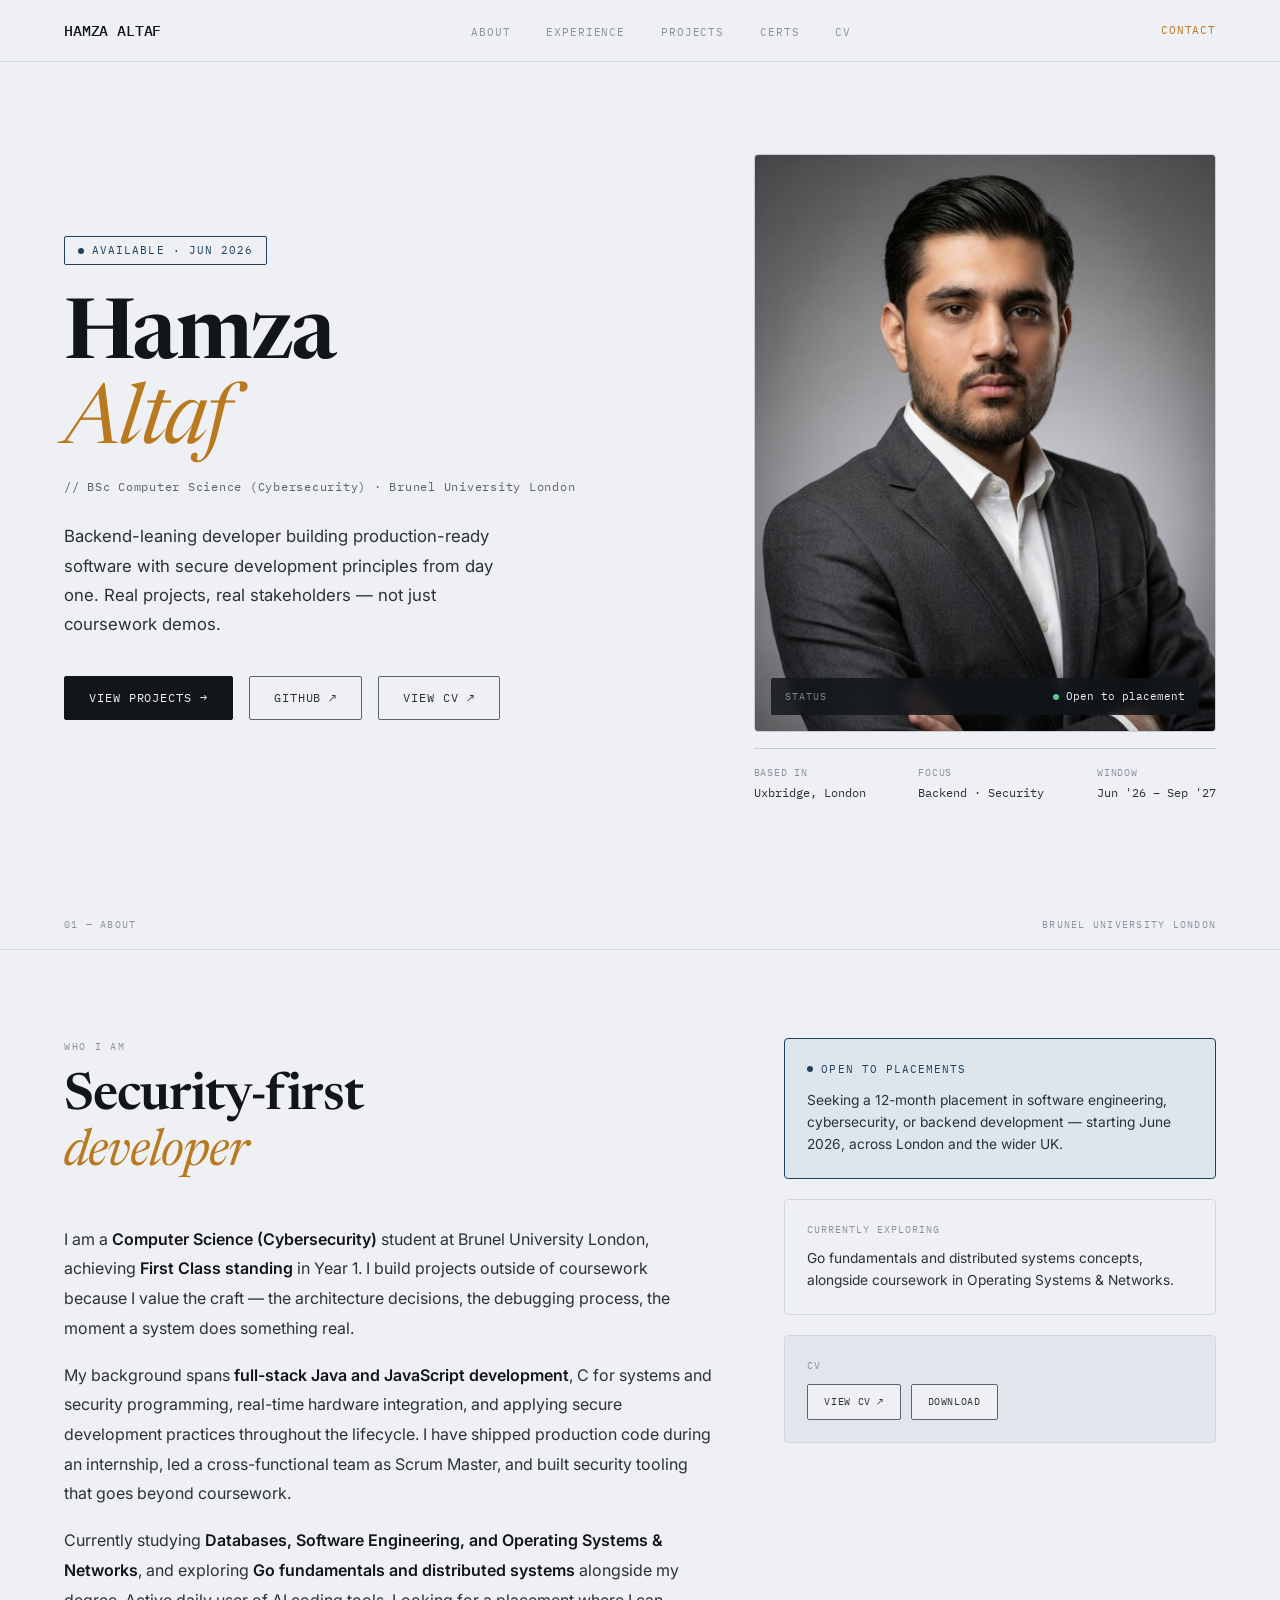
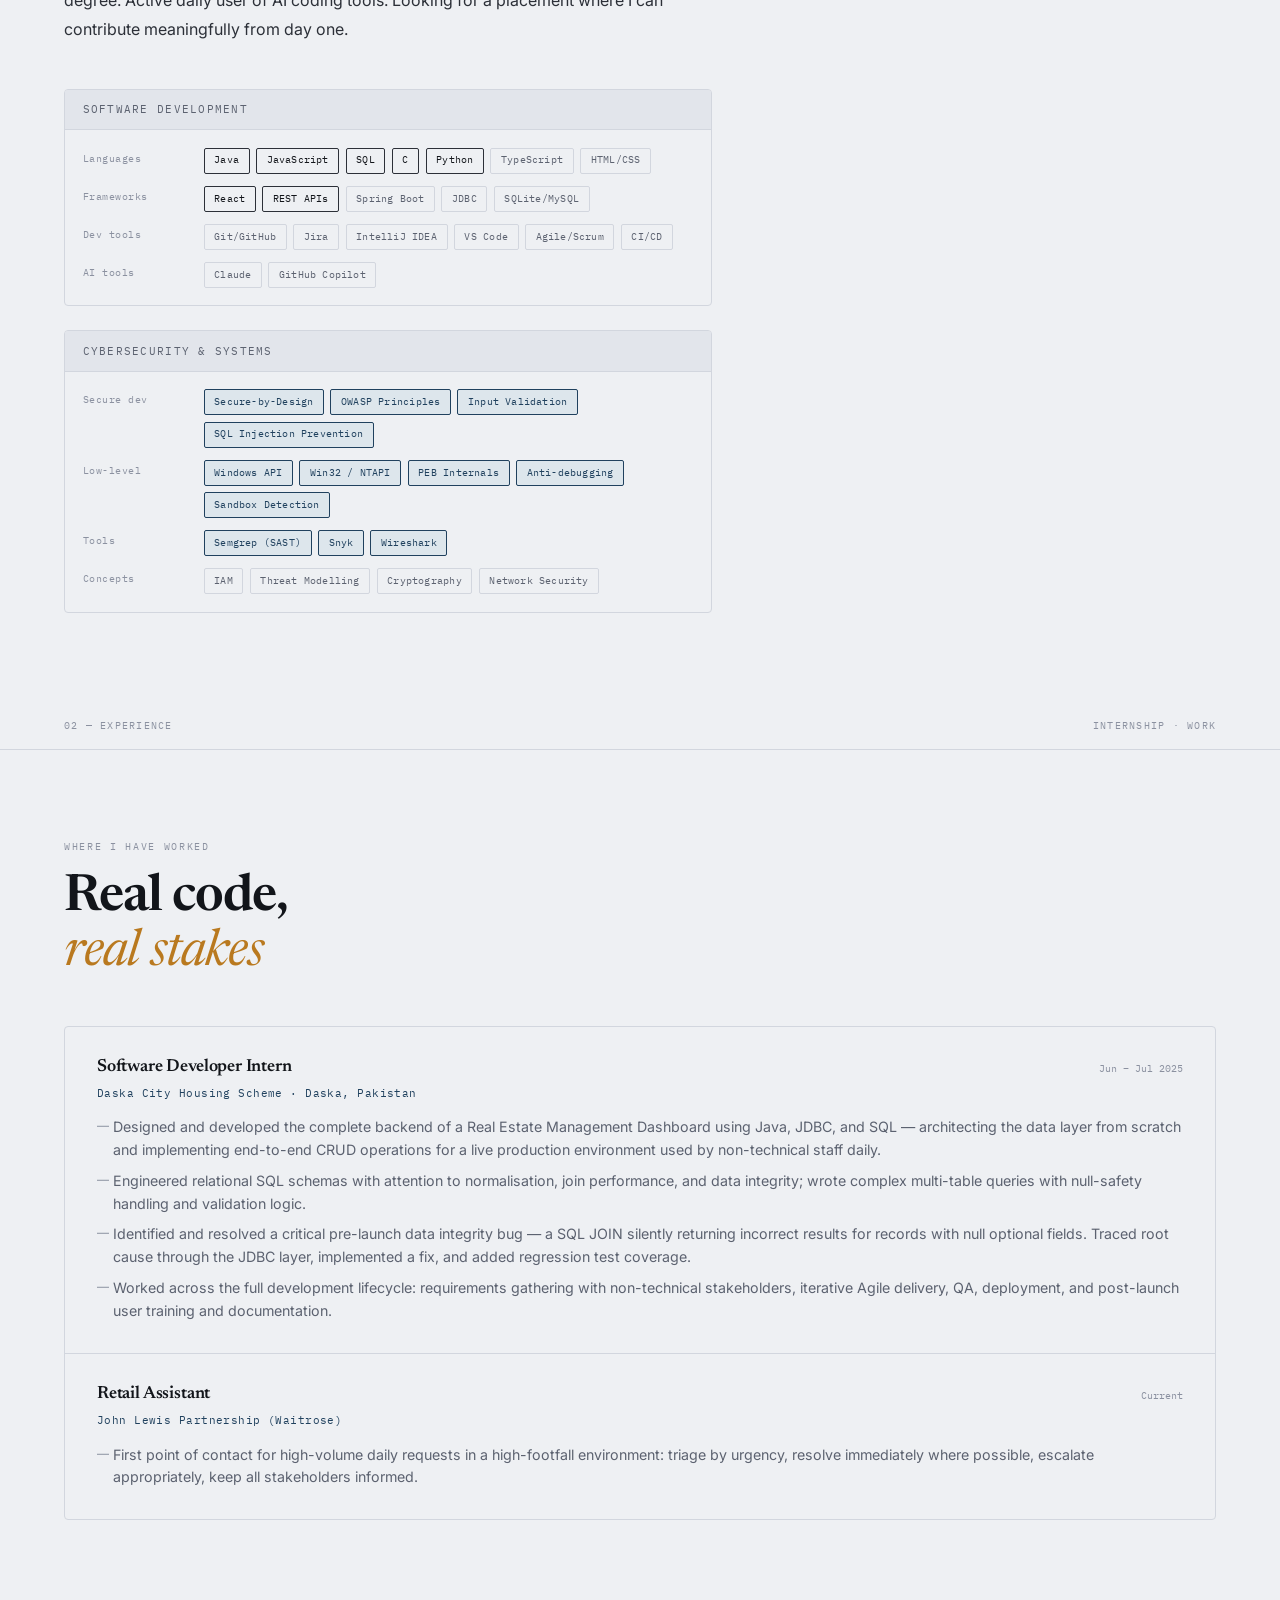
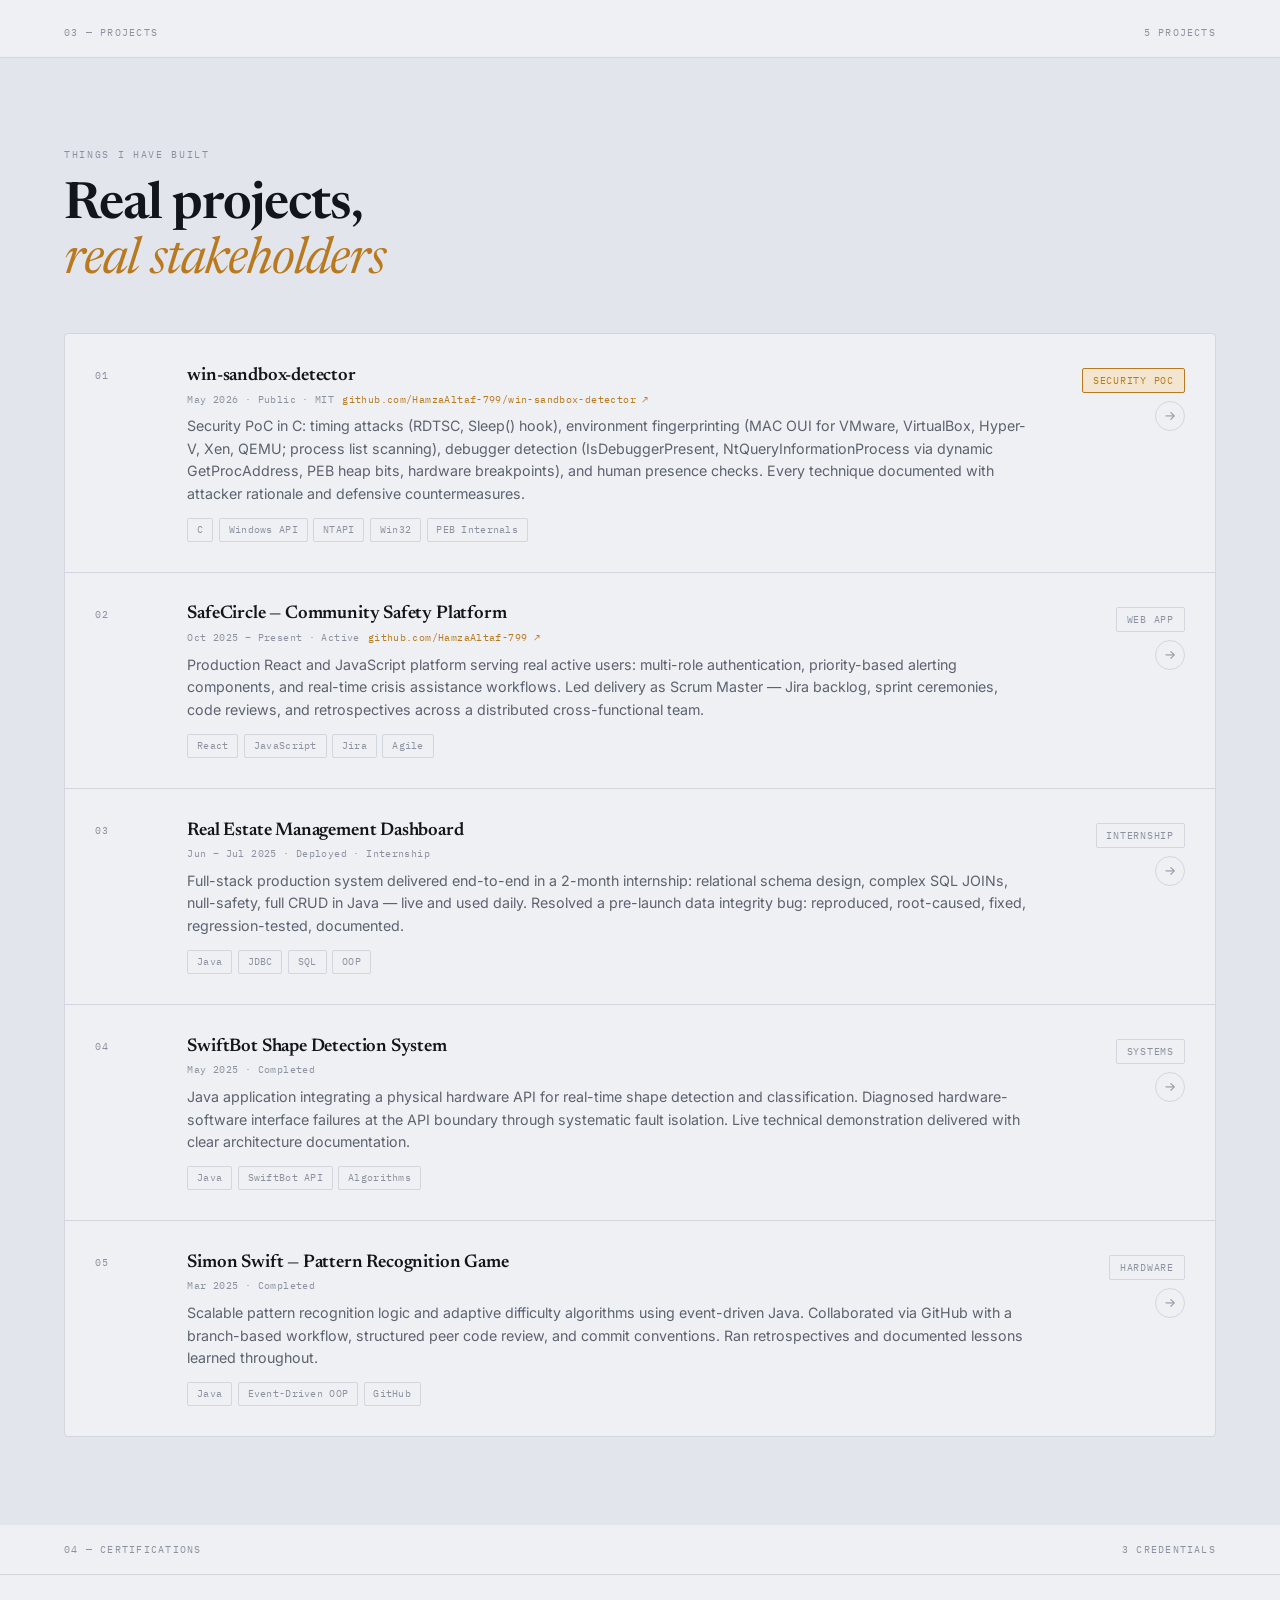
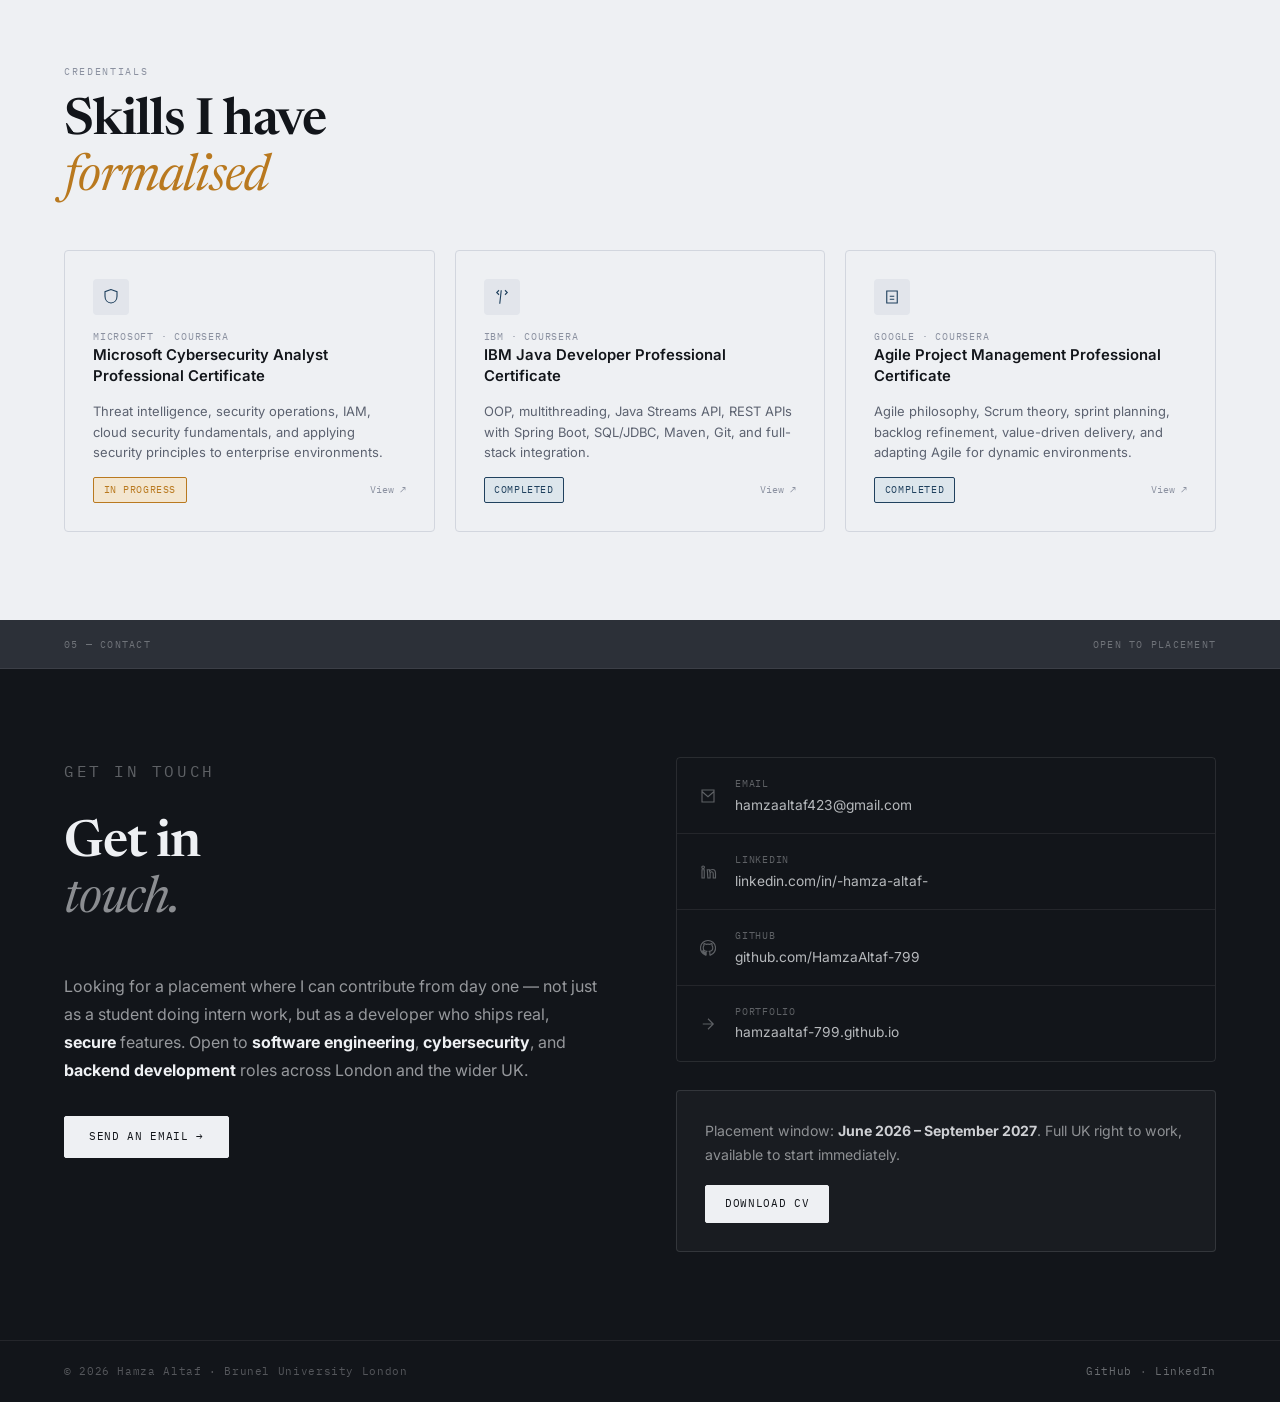
==== commit c313981a: "Update print statement from 'Hello' to 'Goodbye'" ====
--- a/index.html
+++ b/index.html
@@ -3,536 +3,288 @@
 <head>
 <meta charset="UTF-8"/>
 <meta name="viewport" content="width=device-width,initial-scale=1.0"/>
-<title>Hamza Altaf — CS Student & Developer</title>
-<link href="https://fonts.googleapis.com/css2?family=DM+Mono:wght@400;500&family=Fraunces:ital,opsz,wght@0,9..144,300;0,9..144,600;1,9..144,300&family=DM+Sans:wght@300;400;500&display=swap" rel="stylesheet"/>
-<style>
-*,*::before,*::after{box-sizing:border-box;margin:0;padding:0}
-html{scroll-behavior:smooth;font-size:16px}
-:root{
-  --ink:#0e0e0e;--ink2:#2a2a2a;--ink3:#5a5a5a;--ink4:#9a9a9a;
-  --paper:#f5f3ee;--paper2:#ece9e2;--paper3:#e0ddd6;
-  --accent:#c84b2f;--accent2:#1a3a2e;
-  --mono:"DM Mono",monospace;--serif:"Fraunces",serif;--sans:"DM Sans",sans-serif;
-  --gutter:clamp(1.5rem,5vw,5rem);
-  --ease-spring:cubic-bezier(0.34,1.56,0.64,1);
-  --ease-out:cubic-bezier(0.16,1,0.3,1);
-}
-body{background:var(--paper);color:var(--ink);font-family:var(--sans);font-weight:300;line-height:1.6;-webkit-font-smoothing:antialiased;overflow-x:hidden;}
- 
-/* NAV */
-nav{position:fixed;top:0;left:0;right:0;z-index:100;display:flex;justify-content:space-between;align-items:center;padding:1.1rem var(--gutter);background:rgba(245,243,238,0.92);backdrop-filter:blur(16px);border-bottom:1px solid var(--paper3);}
-.nav-logo{font-family:var(--serif);font-weight:300;font-size:1.35rem;color:var(--ink);text-decoration:none;letter-spacing:-.01em;transition:opacity .2s;line-height:1;}
-.nav-logo:hover{opacity:.5}
-.nav-links{display:flex;gap:2.5rem;align-items:center;list-style:none}
-.nav-links a{font-family:var(--mono);font-size:.68rem;letter-spacing:.1em;text-transform:uppercase;color:var(--ink4);text-decoration:none;transition:color .2s;position:relative;font-weight:400;}
-.nav-links a::after{content:"";position:absolute;bottom:-2px;left:0;right:0;height:1px;background:var(--accent);transform:scaleX(0);transform-origin:left;transition:transform .25s var(--ease-out);}
-.nav-links a:hover{color:var(--ink)}
-.nav-links a:hover::after{transform:scaleX(1)}
-.nav-cta{font-family:var(--mono);font-size:.68rem;letter-spacing:.1em;text-transform:uppercase;color:var(--accent);background:none;border:none;text-decoration:none;padding:0;transition:opacity .2s;display:inline-block;cursor:pointer;}
-.nav-cta:hover{opacity:.6}
-.nav-cta:active{opacity:.4}
- 
-/* HERO */
-#hero{min-height:100vh;padding:calc(80px + 4rem) var(--gutter) 6rem;display:flex;align-items:flex-end;position:relative;overflow:hidden;}
-.hero-bg-text{position:absolute;top:50%;left:50%;transform:translate(-50%,-50%);font-family:var(--serif);font-size:clamp(12rem,22vw,22rem);font-weight:300;font-style:italic;color:var(--paper2);white-space:nowrap;pointer-events:none;user-select:none;z-index:0;letter-spacing:-.04em;line-height:1;will-change:transform;}
-.hero-inner{position:relative;z-index:1;width:100%;display:grid;grid-template-columns:1fr 1fr;gap:4rem;align-items:end;}
-.hero-badge{display:inline-flex;align-items:center;gap:.5rem;font-family:var(--mono);font-size:.68rem;letter-spacing:.12em;text-transform:uppercase;color:var(--accent2);border:1px solid currentColor;padding:.3rem .8rem;border-radius:20px;margin-bottom:2rem;}
-.hero-badge::before{content:"";width:6px;height:6px;border-radius:50%;background:var(--accent2);animation:blink 2s infinite}
-@keyframes blink{0%,100%{opacity:1}50%{opacity:.2}}
-.hero-name{font-family:var(--serif);font-size:clamp(4rem,9vw,8.5rem);font-weight:600;line-height:.9;letter-spacing:-.04em;color:var(--ink);margin-bottom:.4rem;}
-.hero-name .italic{font-style:italic;font-weight:300;color:var(--accent)}
-.hero-role{font-family:var(--mono);font-size:.75rem;letter-spacing:.15em;text-transform:uppercase;color:var(--ink4);margin-bottom:2.5rem;}
-.hero-desc{font-size:1.05rem;color:var(--ink2);max-width:420px;line-height:1.75;margin-bottom:2.5rem;}
-.hero-actions{display:flex;gap:1rem;flex-wrap:wrap}
- 
-/* BUTTONS */
-.btn-primary{font-family:var(--mono);font-size:.72rem;letter-spacing:.1em;text-transform:uppercase;background:var(--ink);color:var(--paper);padding:.75rem 1.75rem;text-decoration:none;border-radius:2px;transition:background .2s,transform .2s var(--ease-spring),box-shadow .2s;display:inline-flex;align-items:center;gap:.5rem;position:relative;overflow:hidden;}
-.btn-primary::before{content:"";position:absolute;inset:0;background:var(--accent);transform:translateY(100%);transition:transform .25s var(--ease-out);z-index:0;}
-.btn-primary span{position:relative;z-index:1}
-.btn-primary:hover::before{transform:translateY(0)}
-.btn-primary:hover{box-shadow:0 6px 20px rgba(0,0,0,.2);transform:translateY(-2px)}
-.btn-primary:active{transform:scale(.97) translateY(0);box-shadow:none}
-.btn-ghost{font-family:var(--mono);font-size:.72rem;letter-spacing:.1em;text-transform:uppercase;border:1px solid var(--ink3);color:var(--ink2);padding:.75rem 1.75rem;text-decoration:none;border-radius:2px;transition:border-color .2s,color .2s,transform .2s var(--ease-spring),background .2s;display:inline-flex;align-items:center;gap:.5rem;}
-.btn-ghost:hover{border-color:var(--accent);color:var(--accent);transform:translateY(-2px);background:rgba(200,75,47,.04)}
-.btn-ghost:active{transform:scale(.97) translateY(0)}
- 
-/* HERO RIGHT */
-.hero-stats{display:grid;grid-template-columns:1fr 1fr;gap:1px;background:var(--paper3);border:1px solid var(--paper3);border-radius:4px;overflow:hidden}
-.stat-box{background:var(--paper);padding:1.5rem 1.25rem;transition:background .2s;cursor:default;}
-.stat-box:hover{background:var(--paper2)}
-.stat-val{font-family:var(--serif);font-size:2.5rem;font-weight:600;line-height:1;color:var(--ink);display:block;margin-bottom:.3rem}
-.stat-lbl{font-family:var(--mono);font-size:.62rem;letter-spacing:.12em;text-transform:uppercase;color:var(--ink4)}
-.hero-meta{display:flex;flex-direction:column;gap:.75rem;padding:1.5rem;background:var(--paper2);border-radius:4px;border-left:3px solid var(--accent);}
-.meta-row{display:flex;justify-content:space-between;align-items:center}
-.meta-k{font-family:var(--mono);font-size:.65rem;letter-spacing:.1em;text-transform:uppercase;color:var(--ink4)}
-.meta-v{font-family:var(--mono);font-size:.75rem;color:var(--ink2)}
- 
-/* EYEBROW */
-.eyebrow-bar{display:flex;align-items:center;justify-content:space-between;padding:1rem var(--gutter);border-bottom:1px solid var(--paper3);background:var(--paper);}
-.eyebrow{font-family:var(--mono);font-size:.65rem;letter-spacing:.15em;text-transform:uppercase;color:var(--ink4)}
- 
-/* SECTIONS */
-section{padding:6rem var(--gutter)}
-.section-label{font-family:var(--mono);font-size:.65rem;letter-spacing:.2em;text-transform:uppercase;color:var(--ink4);margin-bottom:1rem;}
-.section-title{font-family:var(--serif);font-size:clamp(2.2rem,4.5vw,4rem);font-weight:600;line-height:1.05;letter-spacing:-.03em;color:var(--ink);margin-bottom:3rem;}
-.section-title .italic{font-style:italic;font-weight:300;color:var(--accent)}
- 
-/* ABOUT */
-#about{background:var(--paper)}
-.about-grid{display:grid;grid-template-columns:3fr 2fr;gap:5rem}
-.about-text{font-size:1rem;color:var(--ink2);line-height:1.85}
-.about-text p{margin-bottom:1.1rem}
-.about-text strong{color:var(--ink);font-weight:500}
-.skills-section{margin-top:3rem;display:flex;flex-direction:column;gap:2rem}
-.skill-block{border:1px solid var(--paper3);border-radius:4px;overflow:hidden;transition:border-color .2s,box-shadow .2s}
-.skill-block:hover{box-shadow:0 4px 20px rgba(0,0,0,.06)}
-.skill-block-head{background:var(--paper2);padding:.75rem 1.25rem;font-family:var(--mono);font-size:.68rem;letter-spacing:.15em;text-transform:uppercase;color:var(--ink3);border-bottom:1px solid var(--paper3);}
-.skill-block-body{padding:1.25rem;display:flex;flex-direction:column;gap:.8rem}
-.skill-row{display:flex;gap:1rem;align-items:flex-start}
-.skill-key{font-family:var(--mono);font-size:.65rem;letter-spacing:.06em;color:var(--ink4);min-width:110px;padding-top:.2rem;flex-shrink:0}
-.pill-row{display:flex;flex-wrap:wrap;gap:.4rem}
-.pill{font-family:var(--mono);font-size:.65rem;letter-spacing:.03em;padding:.25rem .65rem;border-radius:2px;border:1px solid var(--paper3);color:var(--ink3);background:var(--paper);transition:border-color .2s,color .2s,transform .15s var(--ease-spring),background .2s;cursor:default;}
-.pill:hover{border-color:var(--ink3);color:var(--ink);transform:translateY(-1px);background:var(--paper2)}
-.pill:active{transform:scale(.95)}
-.pill.hi{border-color:var(--ink2);color:var(--ink)}
-.pill.hi:hover{border-color:var(--ink);background:var(--paper2)}
-.pill.sec{border-color:var(--accent2);color:var(--accent2);background:rgba(26,58,46,.06)}
-.pill.sec:hover{background:rgba(26,58,46,.12);transform:translateY(-1px)}
-.about-sidebar{display:flex;flex-direction:column;gap:1.5rem}
-.aside-stats{display:grid;grid-template-columns:1fr 1fr;gap:1px;background:var(--paper3);border:1px solid var(--paper3);border-radius:4px;overflow:hidden}
-.aside-stat{background:var(--paper);padding:1.25rem 1rem;text-align:center;transition:background .2s;cursor:default}
-.aside-stat:hover{background:var(--paper2)}
-.aside-stat .val{font-family:var(--serif);font-size:2rem;font-weight:600;color:var(--ink);display:block;margin-bottom:.3rem}
-.aside-stat .lbl{font-family:var(--mono);font-size:.6rem;letter-spacing:.1em;text-transform:uppercase;color:var(--ink4)}
-.aside-avail{padding:1.5rem;border:1px solid var(--accent2);border-radius:4px;background:rgba(26,58,46,.04);}
-.aside-avail .avail-head{display:flex;align-items:center;gap:.5rem;font-family:var(--mono);font-size:.68rem;letter-spacing:.12em;text-transform:uppercase;color:var(--accent2);margin-bottom:.75rem;}
-.aside-avail .avail-head::before{content:"";width:6px;height:6px;border-radius:50%;background:var(--accent2);animation:blink 2s infinite}
-.aside-avail p{font-size:.875rem;color:var(--ink2);line-height:1.6}
- 
-/* PROJECTS */
-#projects{background:var(--paper2)}
-.proj-list{display:flex;flex-direction:column;border:1px solid var(--paper3);border-radius:4px;overflow:hidden;background:var(--paper)}
-.proj-item{display:grid;grid-template-columns:80px 1fr 130px;gap:2rem;align-items:start;padding:2rem;border-bottom:1px solid var(--paper3);transition:background .2s;position:relative;cursor:default;}
-.proj-item:last-child{border-bottom:none}
-.proj-item::before{content:"";position:absolute;left:0;top:0;bottom:0;width:3px;background:var(--accent);transform:scaleY(0);transform-origin:bottom;transition:transform .3s var(--ease-out);}
-.proj-item:hover{background:var(--paper2)}
-.proj-item:hover::before{transform:scaleY(1)}
-.proj-num{font-family:var(--mono);font-size:.65rem;letter-spacing:.1em;color:var(--ink4);padding-top:.2rem;}
-.proj-content h3{font-family:var(--serif);font-size:1.2rem;font-weight:600;letter-spacing:-.02em;color:var(--ink);margin-bottom:.3rem;line-height:1.2;}
-.proj-meta{display:flex;align-items:center;gap:.5rem;margin-bottom:.5rem;flex-wrap:wrap}
-.proj-date{font-family:var(--mono);font-size:.6rem;color:var(--ink4);letter-spacing:.06em}
-.proj-link{font-family:var(--mono);font-size:.6rem;color:var(--accent);letter-spacing:.06em;text-decoration:none;transition:opacity .2s}
-.proj-link:hover{opacity:.7}
-.proj-content p{font-size:.9rem;color:var(--ink3);line-height:1.6;margin-bottom:.75rem}
-.proj-tags{display:flex;flex-wrap:wrap;gap:.35rem}
-.ptag{font-family:var(--mono);font-size:.6rem;letter-spacing:.04em;padding:.2rem .6rem;border-radius:2px;border:1px solid var(--paper3);color:var(--ink4);transition:border-color .2s,color .2s;}
-.proj-item:hover .ptag{color:var(--ink3)}
-.proj-side{display:flex;flex-direction:column;align-items:flex-end;gap:.5rem;padding-top:.2rem}
-.proj-badge{font-family:var(--mono);font-size:.6rem;letter-spacing:.1em;text-transform:uppercase;padding:.25rem .65rem;border-radius:20px;border:1px solid var(--paper3);color:var(--ink4);}
-.proj-badge.new{border-color:var(--accent);color:var(--accent);background:rgba(200,75,47,.05)}
-.proj-arrow{width:32px;height:32px;border:1px solid var(--paper3);border-radius:50%;display:flex;align-items:center;justify-content:center;font-size:.8rem;color:var(--ink4);transition:border-color .2s,color .2s,transform .25s var(--ease-spring),background .2s;}
-.proj-item:hover .proj-arrow{border-color:var(--accent);color:var(--accent);transform:translateX(4px) scale(1.1);background:rgba(200,75,47,.06)}
- 
-/* CERTS */
-#certifications{background:var(--paper)}
-.cert-grid{display:grid;grid-template-columns:repeat(3,1fr);gap:1.5rem}
-.cert-card{background:var(--paper);border:1px solid var(--paper3);border-radius:4px;padding:2rem;text-decoration:none;color:inherit;display:flex;flex-direction:column;gap:1rem;transition:border-color .25s,transform .25s var(--ease-spring),box-shadow .25s;position:relative;overflow:hidden;}
-.cert-card::before{content:"";position:absolute;top:0;left:0;right:0;height:3px;background:var(--accent);transform:scaleX(0);transform-origin:left;transition:transform .35s var(--ease-out);}
-.cert-card:hover{transform:translateY(-4px);box-shadow:0 12px 30px rgba(0,0,0,.08)}
-.cert-card:hover::before{transform:scaleX(1)}
-.cert-card:active{transform:scale(.98) translateY(0);box-shadow:0 2px 8px rgba(0,0,0,.06)}
-.cert-icon{width:40px;height:40px;border-radius:4px;background:var(--paper2);display:flex;align-items:center;justify-content:center;font-size:1.2rem;}
-.cert-issuer{font-family:var(--mono);font-size:.6rem;letter-spacing:.1em;text-transform:uppercase;color:var(--ink4)}
-.cert-title{font-size:.95rem;font-weight:500;color:var(--ink);line-height:1.4}
-.cert-desc{font-size:.82rem;color:var(--ink3);line-height:1.6;flex:1}
-.cert-footer{display:flex;justify-content:space-between;align-items:center;margin-top:auto}
-.cert-status{font-family:var(--mono);font-size:.6rem;letter-spacing:.08em;text-transform:uppercase;padding:.25rem .65rem;border-radius:20px;}
-.cert-status.done{color:var(--accent2);border:1px solid currentColor;background:rgba(26,58,46,.05)}
-.cert-lnk{font-family:var(--mono);font-size:.62rem;color:var(--ink4);text-decoration:none;transition:color .2s,transform .2s;display:inline-block}
-.cert-card:hover .cert-lnk{color:var(--accent);transform:translateX(2px)}
- 
-/* WRITING */
-#writing{background:var(--paper2)}
-.write-list{border:1px solid var(--paper3);border-radius:4px;overflow:hidden;background:var(--paper)}
-.write-item{display:grid;grid-template-columns:1fr auto auto;gap:2rem;align-items:center;padding:1.5rem 2rem;border-bottom:1px solid var(--paper3);text-decoration:none;color:inherit;transition:background .2s,padding-left .2s var(--ease-out);}
-.write-item:last-child{border-bottom:none}
-.write-item:hover{background:var(--paper2);padding-left:2.5rem}
-.write-title{font-size:.95rem;color:var(--ink2);transition:color .2s;line-height:1.4}
-.write-item:hover .write-title{color:var(--ink)}
-.write-tag{font-family:var(--mono);font-size:.6rem;letter-spacing:.08em;text-transform:uppercase;padding:.25rem .65rem;border-radius:2px;border:1px solid var(--accent2);color:var(--accent2);white-space:nowrap;transition:background .2s;}
-.write-item:hover .write-tag{background:rgba(26,58,46,.06)}
-.write-arr{width:28px;height:28px;border:1px solid var(--paper3);border-radius:50%;display:flex;align-items:center;justify-content:center;font-size:.75rem;color:var(--ink4);transition:border-color .2s,color .2s,transform .25s var(--ease-spring);}
-.write-item:hover .write-arr{border-color:var(--accent);color:var(--accent);transform:translateX(3px)}
- 
-/* CONTACT */
-#contact{background:var(--ink);color:var(--paper)}
-#contact .section-label{color:rgba(245,243,238,.4)}
-#contact .section-title{color:var(--paper)}
-#contact .section-title .italic{color:var(--paper);opacity:.5}
-.contact-grid{display:grid;grid-template-columns:1fr 1fr;gap:5rem;align-items:start}
-.contact-left p{font-size:1rem;color:rgba(245,243,238,.6);line-height:1.75;margin-bottom:2rem}
-.contact-left strong{color:var(--paper)}
-.contact-links{display:flex;flex-direction:column;border:1px solid rgba(245,243,238,.1);border-radius:4px;overflow:hidden}
-.contact-row{display:flex;align-items:center;gap:1.25rem;padding:1.25rem 1.5rem;border-bottom:1px solid rgba(245,243,238,.08);text-decoration:none;color:inherit;transition:background .2s,padding-left .2s var(--ease-out);}
-.contact-row:last-child{border-bottom:none}
-.contact-row:hover{background:rgba(245,243,238,.05);padding-left:2rem}
-.contact-icon{font-family:var(--mono);font-size:.85rem;color:rgba(245,243,238,.3);width:20px;text-align:center}
-.contact-info-lbl{font-family:var(--mono);font-size:.6rem;letter-spacing:.1em;text-transform:uppercase;color:rgba(245,243,238,.35);margin-bottom:.15rem}
-.contact-info-val{font-size:.875rem;color:rgba(245,243,238,.7);transition:color .2s}
-.contact-row:hover .contact-info-val{color:var(--paper)}
-.contact-right{display:flex;flex-direction:column;gap:2rem}
-.contact-note{padding:2rem;border:1px solid rgba(245,243,238,.12);border-radius:4px;background:rgba(245,243,238,.03);}
-.contact-note p{font-size:.9rem;color:rgba(245,243,238,.55);line-height:1.7;margin-bottom:1.25rem}
-.btn-light{font-family:var(--mono);font-size:.72rem;letter-spacing:.1em;text-transform:uppercase;background:var(--paper);color:var(--ink);padding:.75rem 1.75rem;text-decoration:none;border-radius:2px;display:inline-flex;align-items:center;gap:.5rem;transition:background .2s,transform .2s var(--ease-spring),box-shadow .2s;}
-.btn-light:hover{background:var(--paper2);transform:translateY(-2px);box-shadow:0 6px 16px rgba(255,255,255,.1)}
-.btn-light:active{transform:scale(.97) translateY(0)}
- 
-/* FOOTER */
-footer{background:var(--ink);color:rgba(245,243,238,.3);border-top:1px solid rgba(245,243,238,.08);padding:1.5rem var(--gutter);display:flex;justify-content:space-between;align-items:center;}
-.footer-l,.footer-r{font-family:var(--mono);font-size:.68rem;letter-spacing:.08em}
-footer a{color:rgba(245,243,238,.4);text-decoration:none;transition:color .2s}
-footer a:hover{color:var(--paper)}
- 
-/* REVEAL */
-.reveal{opacity:0;transform:translateY(28px);transition:opacity .7s var(--ease-out),transform .7s var(--ease-out)}
-.reveal.up{opacity:1;transform:none}
- 
-/* EXPERIENCE SECTION */
-#experience{background:var(--paper)}
-.exp-list{display:flex;flex-direction:column;border:1px solid var(--paper3);border-radius:4px;overflow:hidden;background:var(--paper)}
-.exp-item{padding:2rem;border-bottom:1px solid var(--paper3);transition:background .2s;}
-.exp-item:last-child{border-bottom:none}
-.exp-item:hover{background:var(--paper2)}
-.exp-header{display:flex;justify-content:space-between;align-items:flex-start;margin-bottom:.5rem;gap:1rem;flex-wrap:wrap}
-.exp-title{font-family:var(--serif);font-size:1.15rem;font-weight:600;letter-spacing:-.02em;color:var(--ink);line-height:1.2}
-.exp-date{font-family:var(--mono);font-size:.65rem;color:var(--ink4);white-space:nowrap;padding-top:.2rem}
-.exp-org{font-family:var(--mono);font-size:.7rem;color:var(--accent2);letter-spacing:.06em;margin-bottom:1rem}
-.exp-bullets{display:flex;flex-direction:column;gap:.5rem}
-.exp-bullet{font-size:.9rem;color:var(--ink3);line-height:1.6;padding-left:1rem;position:relative}
-.exp-bullet::before{content:"—";position:absolute;left:0;color:var(--ink4);font-size:.75rem}
- 
-@media(max-width:900px){
-  .hero-inner,.about-grid,.contact-grid{grid-template-columns:1fr;gap:3rem}
-  .cert-grid{grid-template-columns:1fr}
-  .proj-item{grid-template-columns:50px 1fr;gap:1rem}
-  .proj-side{display:none}
-  .write-item{grid-template-columns:1fr auto}
-  .write-arr{display:none}
-  nav .nav-links{display:none}
-  .hero-bg-text{font-size:8rem}
-}
-</style>
+<title>Hamza Altaf — Computer Science (Cybersecurity) Student &amp; Backend Developer</title>
+<meta name="description" content="Portfolio of Hamza Altaf, a Computer Science (Cybersecurity) student at Brunel University London seeking a software engineering placement from June 2026. Backend development, secure systems, and Agile delivery."/>
+<meta name="theme-color" content="#12151a"/>
+<meta property="og:type" content="website"/>
+<meta property="og:title" content="Hamza Altaf — Computer Science (Cybersecurity) Student &amp; Backend Developer"/>
+<meta property="og:description" content="Portfolio of Hamza Altaf, a Computer Science (Cybersecurity) student at Brunel University London seeking a software engineering placement from June 2026."/>
+<meta property="og:image" content="assets/profile.jpg"/>
+<meta name="twitter:card" content="summary"/>
+<link rel="preconnect" href="https://fonts.googleapis.com">
+<link href="https://fonts.googleapis.com/css2?family=IBM+Plex+Mono:wght@400;500&family=Newsreader:ital,opsz,wght@0,6..72,400;0,6..72,600;1,6..72,400&family=Inter:wght@400;500;600&display=swap" rel="stylesheet"/>
+<link rel="stylesheet" href="css/style.css"/>
 </head>
 <body>
- 
+<a href="#main" class="skip-link">Skip to content</a>
+
 <nav>
-  <a href="#" class="nav-logo">Hamza Altaf</a>
-  <ul class="nav-links">
-    <li><a href="#about">About</a></li>
-    <li><a href="#experience">Experience</a></li>
-    <li><a href="#projects">Projects</a></li>
-    <li><a href="#certifications">Certs</a></li>
-    <li><a href="#writing">Writing</a></li>
-  </ul>
-  <a href="#contact" class="nav-cta">Let's talk</a>
+<a href="#" class="nav-logo">HAMZA ALTAF</a>
+<ul class="nav-links">
+<li><a href="#about">About</a></li>
+<li><a href="#experience">Experience</a></li>
+<li><a href="#projects">Projects</a></li>
+<li><a href="#certifications">Certs</a></li>
+<li><a href="#cv">CV</a></li>
+</ul>
+<a href="#contact" class="nav-cta">Contact</a>
+<button class="nav-toggle" id="navToggle" aria-label="Open menu" aria-expanded="false" aria-controls="navMobile">
+<svg viewBox="0 0 24 24" fill="none" stroke="currentColor" stroke-width="1.5"><path d="M3 6h18M3 12h18M3 18h18"/></svg>
+</button>
 </nav>
- 
+<div class="nav-mobile" id="navMobile">
+<a href="#about">About</a>
+<a href="#experience">Experience</a>
+<a href="#projects">Projects</a>
+<a href="#certifications">Certifications</a>
+<a href="#cv">CV</a>
+<a href="#contact">Contact</a>
+</div>
+
+<main id="main">
 <section id="hero">
-  <div class="hero-bg-text" aria-hidden="true">Code</div>
-  <div class="hero-inner">
-    <div class="hero-left reveal">
-      <div class="hero-badge">Available · Jun 2026</div>
-      <h1 class="hero-name">Hamza<br><span class="italic">Altaf</span></h1>
-      <p class="hero-role">// CS Cybersecurity · Brunel University London · First Class</p>
-      <p class="hero-desc">Building production-ready software and applying secure development principles from day one. Real projects, real stakeholders — not just demos.</p>
-      <div class="hero-actions">
-        <a href="#projects" class="btn-primary"><span>View projects →</span></a>
-        <a href="https://github.com/HamzaAltaf-799" target="_blank" class="btn-ghost">GitHub ↗</a>
-      </div>
-    </div>
-    <div class="hero-right reveal" style="transition-delay:.15s">
-      <div class="hero-stats">
-        <div class="stat-box"><span class="stat-val">5</span><span class="stat-lbl">Projects shipped</span></div>
-        <div class="stat-box"><span class="stat-val">1st</span><span class="stat-lbl">Year standing</span></div>
-        <div class="stat-box"><span class="stat-val">3</span><span class="stat-lbl">Certifications</span></div>
-        <div class="stat-box"><span class="stat-val">UK</span><span class="stat-lbl">Right to work</span></div>
-      </div>
-      <div class="hero-meta">
-        <div class="meta-row"><span class="meta-k">Based in</span><span class="meta-v">Uxbridge, London</span></div>
-        <div class="meta-row"><span class="meta-k">Focus</span><span class="meta-v">Full-stack · Security · Systems</span></div>
-        <div class="meta-row"><span class="meta-k">Placement</span><span class="meta-v">Jun 2026 – Sep 2027</span></div>
-      </div>
-    </div>
-  </div>
-</section>
- 
-<!-- ABOUT -->
+<div class="hero-inner">
+<div class="hero-left reveal">
+<div class="hero-badge">Available · Jun 2026</div>
+<h1 class="hero-name">Hamza<br><span class="italic">Altaf</span></h1>
+<p class="hero-role">// BSc Computer Science (Cybersecurity) · Brunel University London</p>
+<p class="hero-desc">Backend-leaning developer building production-ready software with secure development principles from day one. Real projects, real stakeholders — not just coursework demos.</p>
+<div class="hero-actions">
+<a href="#projects" class="btn-primary"><span>View projects →</span></a>
+<a href="https://github.com/HamzaAltaf-799" target="_blank" rel="noopener" class="btn-ghost">GitHub ↗</a>
+<a href="assets/Hamza_CV.pdf" target="_blank" rel="noopener" class="btn-ghost">View CV ↗</a>
+</div>
+</div>
+<div class="hero-photo-wrap reveal" style="transition-delay:.1s">
+<div class="hero-photo-frame">
+<img src="assets/profile.jpg" alt="Portrait photo of Hamza Altaf, Computer Science student, in a dark suit" width="1000" height="1333"/>
+<div class="hero-photo-tag">
+<span class="t-k">Status</span>
+<span class="t-v">Open to placement</span>
+</div>
+</div>
+<div class="hero-meta-strip">
+<div><span class="k">Based in</span><span class="v">Uxbridge, London</span></div>
+<div><span class="k">Focus</span><span class="v">Backend · Security</span></div>
+<div><span class="k">Window</span><span class="v">Jun '26 – Sep '27</span></div>
+</div>
+</div>
+</div>
+</section>
+
 <div class="eyebrow-bar"><span class="eyebrow">01 — About</span><span class="eyebrow">Brunel University London</span></div>
 <section id="about">
-  <div class="about-grid">
-    <div>
-      <p class="section-label reveal">Who I am</p>
-      <h2 class="section-title reveal">Security-first<br><span class="italic">developer</span></h2>
-      <div class="about-text reveal">
-        <p>I'm a <strong>Computer Science (Cybersecurity)</strong> student at Brunel University London, achieving <strong>First Class standing</strong> in Year 1. I build things outside of coursework because I genuinely enjoy the craft — the architecture decisions, the debugging process, the moment a system does something real.</p>
-        <p>My background spans <strong>full-stack Java and JavaScript development</strong>, C for systems and security programming, real-time hardware integration, and applying secure development practices throughout the lifecycle. I've shipped production code during an internship, led a cross-functional team as Scrum Master, and built security tooling that goes beyond coursework.</p>
-        <p>Currently studying <strong>Databases, Software Engineering, Operating Systems &amp; Networks</strong>. Active daily user of AI coding tools. Looking for a placement where I can contribute meaningfully from day one.</p>
-      </div>
-      <div class="skills-section">
-        <div class="skill-block reveal">
-          <div class="skill-block-head">Software Development</div>
-          <div class="skill-block-body">
-            <div class="skill-row"><span class="skill-key">Languages</span><div class="pill-row"><span class="pill hi">Java</span><span class="pill hi">JavaScript</span><span class="pill hi">SQL</span><span class="pill hi">C</span><span class="pill hi">Python</span><span class="pill">TypeScript</span><span class="pill">HTML/CSS</span><span class="pill">C# (learning)</span></div></div>
-            <div class="skill-row"><span class="skill-key">Frameworks</span><div class="pill-row"><span class="pill hi">React</span><span class="pill hi">REST APIs</span><span class="pill">Spring Boot</span><span class="pill">JDBC</span><span class="pill">SQLite/MySQL</span></div></div>
-            <div class="skill-row"><span class="skill-key">Dev tools</span><div class="pill-row"><span class="pill">Git/GitHub</span><span class="pill">Jira</span><span class="pill">IntelliJ IDEA</span><span class="pill">VS Code</span><span class="pill">Agile/Scrum</span><span class="pill">CI/CD</span></div></div>
-            <div class="skill-row"><span class="skill-key">AI tools</span><div class="pill-row"><span class="pill">Claude</span><span class="pill">GitHub Copilot</span></div></div>
-          </div>
-        </div>
-        <div class="skill-block reveal">
-          <div class="skill-block-head">Cybersecurity & Systems</div>
-          <div class="skill-block-body">
-            <div class="skill-row"><span class="skill-key">Secure dev</span><div class="pill-row"><span class="pill sec">Secure-by-Design</span><span class="pill sec">OWASP Principles</span><span class="pill sec">Input Validation</span><span class="pill sec">SQL Injection Prevention</span></div></div>
-            <div class="skill-row"><span class="skill-key">Low-level</span><div class="pill-row"><span class="pill sec">Windows API</span><span class="pill sec">Win32 / NTAPI</span><span class="pill sec">PEB Internals</span><span class="pill sec">Anti-debugging</span><span class="pill sec">Sandbox Detection</span></div></div>
-            <div class="skill-row"><span class="skill-key">Tools</span><div class="pill-row"><span class="pill sec">Semgrep (SAST)</span><span class="pill sec">Snyk</span><span class="pill sec">Wireshark</span></div></div>
-            <div class="skill-row"><span class="skill-key">Concepts</span><div class="pill-row"><span class="pill">IAM</span><span class="pill">Threat Modelling</span><span class="pill">Cryptography</span><span class="pill">Network Security</span><span class="pill">CI/CD Security</span></div></div>
-          </div>
-        </div>
-      </div>
-    </div>
-    <div class="about-sidebar">
-      <div class="aside-stats reveal">
-        <div class="aside-stat"><span class="val">1st</span><span class="lbl">Year standing</span></div>
-        <div class="aside-stat"><span class="val">2nd</span><span class="lbl">Current year</span></div>
-        <div class="aside-stat"><span class="val">3</span><span class="lbl">Certs</span></div>
-        <div class="aside-stat"><span class="val">5</span><span class="lbl">Projects</span></div>
-        <div class="aside-stat" style="grid-column:span 2"><span class="val" style="font-size:1.4rem">Jun 2026</span><span class="lbl">Available for placement</span></div>
-      </div>
-      <div class="aside-avail reveal">
-        <div class="avail-head">Open to placements</div>
-        <p>Seeking a 12-month placement in software engineering, cybersecurity, or full-stack development — across London and the wider UK.</p>
-      </div>
-    </div>
-  </div>
-</section>
- 
-<!-- EXPERIENCE -->
+<div class="about-grid">
+<div>
+<p class="section-label reveal">Who I am</p>
+<h2 class="section-title reveal">Security-first<br><span class="italic">developer</span></h2>
+<div class="about-text reveal">
+<p>I am a <strong>Computer Science (Cybersecurity)</strong> student at Brunel University London, achieving <strong>First Class standing</strong> in Year 1. I build projects outside of coursework because I value the craft — the architecture decisions, the debugging process, the moment a system does something real.</p>
+<p>My background spans <strong>full-stack Java and JavaScript development</strong>, C for systems and security programming, real-time hardware integration, and applying secure development practices throughout the lifecycle. I have shipped production code during an internship, led a cross-functional team as Scrum Master, and built security tooling that goes beyond coursework.</p>
+<p>Currently studying <strong>Databases, Software Engineering, and Operating Systems &amp; Networks</strong>, and exploring <strong>Go fundamentals and distributed systems</strong> alongside my degree. Active daily user of AI coding tools. Looking for a placement where I can contribute meaningfully from day one.</p>
+</div>
+<div class="skills-section">
+<div class="skill-block reveal">
+<div class="skill-block-head">Software development</div>
+<div class="skill-block-body">
+<div class="skill-row"><span class="skill-key">Languages</span><div class="pill-row"><span class="pill hi">Java</span><span class="pill hi">JavaScript</span><span class="pill hi">SQL</span><span class="pill hi">C</span><span class="pill hi">Python</span><span class="pill">TypeScript</span><span class="pill">HTML/CSS</span></div></div>
+<div class="skill-row"><span class="skill-key">Frameworks</span><div class="pill-row"><span class="pill hi">React</span><span class="pill hi">REST APIs</span><span class="pill">Spring Boot</span><span class="pill">JDBC</span><span class="pill">SQLite/MySQL</span></div></div>
+<div class="skill-row"><span class="skill-key">Dev tools</span><div class="pill-row"><span class="pill">Git/GitHub</span><span class="pill">Jira</span><span class="pill">IntelliJ IDEA</span><span class="pill">VS Code</span><span class="pill">Agile/Scrum</span><span class="pill">CI/CD</span></div></div>
+<div class="skill-row"><span class="skill-key">AI tools</span><div class="pill-row"><span class="pill">Claude</span><span class="pill">GitHub Copilot</span></div></div>
+</div>
+</div>
+<div class="skill-block reveal">
+<div class="skill-block-head">Cybersecurity &amp; systems</div>
+<div class="skill-block-body">
+<div class="skill-row"><span class="skill-key">Secure dev</span><div class="pill-row"><span class="pill sec">Secure-by-Design</span><span class="pill sec">OWASP Principles</span><span class="pill sec">Input Validation</span><span class="pill sec">SQL Injection Prevention</span></div></div>
+<div class="skill-row"><span class="skill-key">Low-level</span><div class="pill-row"><span class="pill sec">Windows API</span><span class="pill sec">Win32 / NTAPI</span><span class="pill sec">PEB Internals</span><span class="pill sec">Anti-debugging</span><span class="pill sec">Sandbox Detection</span></div></div>
+<div class="skill-row"><span class="skill-key">Tools</span><div class="pill-row"><span class="pill sec">Semgrep (SAST)</span><span class="pill sec">Snyk</span><span class="pill sec">Wireshark</span></div></div>
+<div class="skill-row"><span class="skill-key">Concepts</span><div class="pill-row"><span class="pill">IAM</span><span class="pill">Threat Modelling</span><span class="pill">Cryptography</span><span class="pill">Network Security</span></div></div>
+</div>
+</div>
+</div>
+</div>
+<div class="about-sidebar">
+<div class="aside-avail reveal">
+<div class="avail-head">Open to placements</div>
+<p>Seeking a 12-month placement in software engineering, cybersecurity, or backend development — starting June 2026, across London and the wider UK.</p>
+</div>
+<div class="aside-learning reveal" style="transition-delay:.06s">
+<div class="lbl">Currently exploring</div>
+<p>Go fundamentals and distributed systems concepts, alongside coursework in Operating Systems &amp; Networks.</p>
+</div>
+<div class="aside-cv reveal" id="cv" style="transition-delay:.12s">
+<span class="lbl">CV</span>
+<div class="btns">
+<a href="assets/Hamza_CV.pdf" target="_blank" rel="noopener" class="btn-sm">View CV ↗</a>
+<a href="assets/Hamza_CV.pdf" download class="btn-sm">Download</a>
+</div>
+</div>
+</div>
+</div>
+</section>
+
 <div class="eyebrow-bar"><span class="eyebrow">02 — Experience</span><span class="eyebrow">Internship · Work</span></div>
 <section id="experience">
-  <p class="section-label reveal">Where I've worked</p>
-  <h2 class="section-title reveal">Real code,<br><span class="italic">real stakes</span></h2>
-  <div class="exp-list reveal">
-    <div class="exp-item">
-      <div class="exp-header">
-        <span class="exp-title">Software Developer Intern</span>
-        <span class="exp-date">Jun – Jul 2025</span>
-      </div>
-      <div class="exp-org">Daska City Housing Scheme · Daska, Pakistan</div>
-      <div class="exp-bullets">
-        <p class="exp-bullet">Designed and delivered a full-stack Real Estate Management Dashboard end-to-end: relational SQL schema, Java/JDBC backend, full CRUD operations, and deployment to a live production environment used daily by staff.</p>
-        <p class="exp-bullet">Identified and resolved a critical pre-launch data integrity bug — a SQL JOIN silently returning corrupted data for nullable fields. Traced root cause through the JDBC layer, implemented a targeted fix with regression coverage.</p>
-        <p class="exp-bullet">Collaborated with non-technical stakeholders throughout — requirements gathering, iterative Agile delivery, and producing user-facing documentation for self-sufficient operation.</p>
-        <p class="exp-bullet">Used Claude API and GitHub Copilot throughout to accelerate development and maintain production-quality code.</p>
-      </div>
-    </div>
-    <div class="exp-item">
-      <div class="exp-header">
-        <span class="exp-title">Retail Assistant</span>
-        <span class="exp-date">Current</span>
-      </div>
-      <div class="exp-org">John Lewis Partnership (Waitrose)</div>
-      <div class="exp-bullets">
-        <p class="exp-bullet">First point of contact for high-volume daily requests in a high-footfall environment: triage by urgency, resolve immediately where possible, escalate appropriately, keep all stakeholders informed.</p>
-      </div>
-    </div>
-  </div>
-</section>
- 
-<!-- PROJECTS -->
+<p class="section-label reveal">Where I have worked</p>
+<h2 class="section-title reveal">Real code,<br><span class="italic">real stakes</span></h2>
+<div class="exp-list reveal">
+<div class="exp-item">
+<div class="exp-header">
+<span class="exp-title">Software Developer Intern</span>
+<span class="exp-date">Jun – Jul 2025</span>
+</div>
+<div class="exp-org">Daska City Housing Scheme · Daska, Pakistan</div>
+<div class="exp-bullets">
+<p class="exp-bullet">Designed and developed the complete backend of a Real Estate Management Dashboard using Java, JDBC, and SQL — architecting the data layer from scratch and implementing end-to-end CRUD operations for a live production environment used by non-technical staff daily.</p>
+<p class="exp-bullet">Engineered relational SQL schemas with attention to normalisation, join performance, and data integrity; wrote complex multi-table queries with null-safety handling and validation logic.</p>
+<p class="exp-bullet">Identified and resolved a critical pre-launch data integrity bug — a SQL JOIN silently returning incorrect results for records with null optional fields. Traced root cause through the JDBC layer, implemented a fix, and added regression test coverage.</p>
+<p class="exp-bullet">Worked across the full development lifecycle: requirements gathering with non-technical stakeholders, iterative Agile delivery, QA, deployment, and post-launch user training and documentation.</p>
+</div>
+</div>
+<div class="exp-item">
+<div class="exp-header">
+<span class="exp-title">Retail Assistant</span>
+<span class="exp-date">Current</span>
+</div>
+<div class="exp-org">John Lewis Partnership (Waitrose)</div>
+<div class="exp-bullets">
+<p class="exp-bullet">First point of contact for high-volume daily requests in a high-footfall environment: triage by urgency, resolve immediately where possible, escalate appropriately, keep all stakeholders informed.</p>
+</div>
+</div>
+</div>
+</section>
+
 <div class="eyebrow-bar"><span class="eyebrow">03 — Projects</span><span class="eyebrow">5 projects</span></div>
 <section id="projects">
-  <p class="section-label reveal">Things I've built</p>
-  <h2 class="section-title reveal">Real projects,<br><span class="italic">real stakeholders</span></h2>
-  <div class="proj-list reveal">
- 
-    <div class="proj-item">
-      <div class="proj-num">01</div>
-      <div class="proj-content">
-        <h3>win-sandbox-detector</h3>
-        <div class="proj-meta">
-          <span class="proj-date">May 2026 · Public · MIT</span>
-          <a href="https://github.com/HamzaAltaf-799/win-sandbox-detector" target="_blank" class="proj-link">github.com/HamzaAltaf-799/win-sandbox-detector ↗</a>
-        </div>
-        <p>Security PoC in C: timing attacks (RDTSC, Sleep() hook), environment fingerprinting (MAC OUI for VMware, VirtualBox, Hyper-V, Xen, QEMU; process list scanning), debugger detection (IsDebuggerPresent, NtQueryInformationProcess via dynamic GetProcAddress, PEB heap bits, hardware breakpoints), and human presence checks. IAT evasion via dynamic API resolution — the same technique used in real malware. Every technique documented with attacker rationale and defensive countermeasures.</p>
-        <div class="proj-tags"><span class="ptag">C</span><span class="ptag">Windows API</span><span class="ptag">NTAPI</span><span class="ptag">Win32</span><span class="ptag">PEB Internals</span><span class="ptag">MinGW/MSVC</span></div>
-      </div>
-      <div class="proj-side"><span class="proj-badge new">Security PoC</span><div class="proj-arrow">→</div></div>
-    </div>
- 
-    <div class="proj-item">
-      <div class="proj-num">02</div>
-      <div class="proj-content">
-        <h3>SafeCircle — Community Safety Platform</h3>
-        <div class="proj-meta">
-          <span class="proj-date">Oct 2025 – Present · Active</span>
-          <a href="https://github.com/HamzaAltaf-799" target="_blank" class="proj-link">github.com/HamzaAltaf-799 ↗</a>
-        </div>
-        <p>Production React and JavaScript platform serving real active users: multi-role authentication, priority-based alerting components, and real-time crisis assistance workflows. Led delivery as Scrum Master — Jira backlog, sprint ceremonies, code reviews, and retrospectives across a distributed cross-functional team.</p>
-        <div class="proj-tags"><span class="ptag">React</span><span class="ptag">JavaScript</span><span class="ptag">HTML/CSS</span><span class="ptag">Jira</span><span class="ptag">Agile</span><span class="ptag">GitHub</span></div>
-      </div>
-      <div class="proj-side"><span class="proj-badge">Web App</span><div class="proj-arrow">→</div></div>
-    </div>
- 
-    <div class="proj-item">
-      <div class="proj-num">03</div>
-      <div class="proj-content">
-        <h3>Real Estate Management Dashboard</h3>
-        <div class="proj-meta"><span class="proj-date">Jun – Jul 2025 · Deployed · Internship</span></div>
-        <p>Full-stack production system delivered end-to-end in a 2-month internship: relational schema design, complex SQL JOINs, null-safety, full CRUD in Java — live and used daily. Resolved a pre-launch data integrity bug: reproduced, root-caused, fixed, regression-tested, documented.</p>
-        <div class="proj-tags"><span class="ptag">Java</span><span class="ptag">JDBC</span><span class="ptag">SQL</span><span class="ptag">OOP</span><span class="ptag">Python</span></div>
-      </div>
-      <div class="proj-side"><span class="proj-badge">Internship</span><div class="proj-arrow">→</div></div>
-    </div>
- 
-    <div class="proj-item">
-      <div class="proj-num">04</div>
-      <div class="proj-content">
-        <h3>SwiftBot Shape Detection System</h3>
-        <div class="proj-meta"><span class="proj-date">May 2025 · Completed</span></div>
-        <p>Java application integrating a physical hardware API for real-time shape detection and classification. Diagnosed hardware-software interface failures at the API boundary through systematic fault isolation. Live technical demonstration delivered with clear architecture documentation.</p>
-        <div class="proj-tags"><span class="ptag">Java</span><span class="ptag">SwiftBot API</span><span class="ptag">Algorithms</span><span class="ptag">Hardware</span></div>
-      </div>
-      <div class="proj-side"><span class="proj-badge">Systems</span><div class="proj-arrow">→</div></div>
-    </div>
- 
-    <div class="proj-item">
-      <div class="proj-num">05</div>
-      <div class="proj-content">
-        <h3>Simon Swift — Pattern Recognition Game</h3>
-        <div class="proj-meta"><span class="proj-date">Mar 2025 · Completed</span></div>
-        <p>Scalable pattern recognition logic and adaptive difficulty algorithms using event-driven Java. Collaborated via GitHub with branch-based workflow, structured peer code review, and commit conventions. Ran retrospectives and documented lessons learned throughout.</p>
-        <div class="proj-tags"><span class="ptag">Java</span><span class="ptag">Event-Driven OOP</span><span class="ptag">GitHub</span><span class="ptag">Algorithms</span></div>
-      </div>
-      <div class="proj-side"><span class="proj-badge">Hardware</span><div class="proj-arrow">→</div></div>
-    </div>
-</section>
- 
-<!-- CERTIFICATIONS -->
+<p class="section-label reveal">Things I have built</p>
+<h2 class="section-title reveal">Real projects,<br><span class="italic">real stakeholders</span></h2>
+<div class="proj-list reveal">
+
+<div class="proj-item">
+<div class="proj-num">01</div>
+<div class="proj-content">
+<h3>win-sandbox-detector</h3>
+<div class="proj-meta">
+<span class="proj-date">May 2026 · Public · MIT</span>
+<a href="https://github.com/HamzaAltaf-799/win-sandbox-detector" target="_blank" rel="noopener" class="proj-link">github.com/HamzaAltaf-799/win-sandbox-detector ↗</a>
+</div>
+<p>Security PoC in C: timing attacks (RDTSC, Sleep() hook), environment fingerprinting (MAC OUI for VMware, VirtualBox, Hyper-V, Xen, QEMU; process list scanning), debugger detection (IsDebuggerPresent, NtQueryInformationProcess via dynamic GetProcAddress, PEB heap bits, hardware breakpoints), and human presence checks. Every technique documented with attacker rationale and defensive countermeasures.</p>
+<div class="proj-tags"><span class="ptag">C</span><span class="ptag">Windows API</span><span class="ptag">NTAPI</span><span class="ptag">Win32</span><span class="ptag">PEB Internals</span></div>
+</div>
+<div class="proj-side"><span class="proj-badge new">Security PoC</span><div class="proj-arrow">→</div></div>
+</div>
+
+<div class="proj-item">
+<div class="proj-num">02</div>
+<div class="proj-content">
+<h3>SafeCircle — Community Safety Platform</h3>
+<div class="proj-meta">
+<span class="proj-date">Oct 2025 – Present · Active</span>
+<a href="https://github.com/HamzaAltaf-799" target="_blank" rel="noopener" class="proj-link">github.com/HamzaAltaf-799 ↗</a>
+</div>
+<p>Production React and JavaScript platform serving real active users: multi-role authentication, priority-based alerting components, and real-time crisis assistance workflows. Led delivery as Scrum Master — Jira backlog, sprint ceremonies, code reviews, and retrospectives across a distributed cross-functional team.</p>
+<div class="proj-tags"><span class="ptag">React</span><span class="ptag">JavaScript</span><span class="ptag">Jira</span><span class="ptag">Agile</span></div>
+</div>
+<div class="proj-side"><span class="proj-badge">Web app</span><div class="proj-arrow">→</div></div>
+</div>
+
+<div class="proj-item">
+<div class="proj-num">03</div>
+<div class="proj-content">
+<h3>Real Estate Management Dashboard</h3>
+<div class="proj-meta"><span class="proj-date">Jun – Jul 2025 · Deployed · Internship</span></div>
+<p>Full-stack production system delivered end-to-end in a 2-month internship: relational schema design, complex SQL JOINs, null-safety, full CRUD in Java — live and used daily. Resolved a pre-launch data integrity bug: reproduced, root-caused, fixed, regression-tested, documented.</p>
+<div class="proj-tags"><span class="ptag">Java</span><span class="ptag">JDBC</span><span class="ptag">SQL</span><span class="ptag">OOP</span></div>
+</div>
+<div class="proj-side"><span class="proj-badge">Internship</span><div class="proj-arrow">→</div></div>
+</div>
+
+<div class="proj-item">
+<div class="proj-num">04</div>
+<div class="proj-content">
+<h3>SwiftBot Shape Detection System</h3>
+<div class="proj-meta"><span class="proj-date">May 2025 · Completed</span></div>
+<p>Java application integrating a physical hardware API for real-time shape detection and classification. Diagnosed hardware-software interface failures at the API boundary through systematic fault isolation. Live technical demonstration delivered with clear architecture documentation.</p>
+<div class="proj-tags"><span class="ptag">Java</span><span class="ptag">SwiftBot API</span><span class="ptag">Algorithms</span></div>
+</div>
+<div class="proj-side"><span class="proj-badge">Systems</span><div class="proj-arrow">→</div></div>
+</div>
+
+<div class="proj-item">
+<div class="proj-num">05</div>
+<div class="proj-content">
+<h3>Simon Swift — Pattern Recognition Game</h3>
+<div class="proj-meta"><span class="proj-date">Mar 2025 · Completed</span></div>
+<p>Scalable pattern recognition logic and adaptive difficulty algorithms using event-driven Java. Collaborated via GitHub with a branch-based workflow, structured peer code review, and commit conventions. Ran retrospectives and documented lessons learned throughout.</p>
+<div class="proj-tags"><span class="ptag">Java</span><span class="ptag">Event-Driven OOP</span><span class="ptag">GitHub</span></div>
+</div>
+<div class="proj-side"><span class="proj-badge">Hardware</span><div class="proj-arrow">→</div></div>
+</div>
+
+</div>
+</section>
+
 <div class="eyebrow-bar"><span class="eyebrow">04 — Certifications</span><span class="eyebrow">3 credentials</span></div>
 <section id="certifications">
-  <p class="section-label reveal">Credentials</p>
-  <h2 class="section-title reveal">Skills I've<br><span class="italic">formalised</span></h2>
-  <div class="cert-grid">
-    <a href="https://www.coursera.org/professional-certificates/microsoft-cybersecurity-analyst" target="_blank" class="cert-card reveal">
-      <div class="cert-icon">🛡️</div>
-      <div><div class="cert-issuer">Microsoft · Coursera</div><div class="cert-title">Microsoft Cybersecurity Analyst Professional Certificate</div></div>
-      <p class="cert-desc">Threat intelligence, security operations, IAM, cloud security fundamentals, SIEM tools, and applying security principles to enterprise environments.</p>
-      <div class="cert-footer"><span class="cert-status done">Completed</span><span class="cert-lnk">View ↗</span></div>
-    </a>
-    <a href="https://www.coursera.org/professional-certificates/java-developer" target="_blank" class="cert-card reveal" style="transition-delay:.08s">
-      <div class="cert-icon">☕</div>
-      <div><div class="cert-issuer">IBM · Coursera</div><div class="cert-title">IBM Java Developer Professional Certificate</div></div>
-      <p class="cert-desc">OOP, multithreading, Java Streams API, REST APIs with Spring Boot, SQL/JDBC, Maven, Git, and full-stack integration.</p>
-      <div class="cert-footer"><span class="cert-status done">Completed</span><span class="cert-lnk">View ↗</span></div>
-    </a>
-    <a href="https://www.coursera.org/professional-certificates/google-project-management" target="_blank" class="cert-card reveal" style="transition-delay:.16s">
-      <div class="cert-icon">📋</div>
-      <div><div class="cert-issuer">Google · Coursera</div><div class="cert-title">Agile Project Management Professional Certificate</div></div>
-      <p class="cert-desc">Agile philosophy, Scrum theory, sprint planning, backlog refinement, value-driven delivery, and adapting Agile for dynamic environments.</p>
-      <div class="cert-footer"><span class="cert-status done">Completed</span><span class="cert-lnk">View ↗</span></div>
-    </a>
-  </div>
-</section>
- 
-<!-- WRITING -->
-<div class="eyebrow-bar"><span class="eyebrow">05 — Writing</span><span class="eyebrow">Coming soon</span></div>
-<section id="writing">
-  <p class="section-label reveal">Technical write-ups</p>
-  <h2 class="section-title reveal">Ideas drafted,<br><span class="italic">articles coming</span></h2>
-  <div class="write-list reveal">
-    <a href="#" class="write-item"><span class="write-title">How I use Cursor + Semgrep to write more secure Java from the start</span><span class="write-tag">Security Dev</span><div class="write-arr">→</div></a>
-    <a href="#" class="write-item"><span class="write-title">Real-time hardware-software coupling: lessons from the SwiftBot project</span><span class="write-tag">Systems</span><div class="write-arr">→</div></a>
-    <a href="#" class="write-item"><span class="write-title">Applying OWASP Top 10 to student projects: what I learnt from my internship</span><span class="write-tag">Cybersecurity</span><div class="write-arr">→</div></a>
-    <a href="#" class="write-item"><span class="write-title">Building win-sandbox-detector: documenting attacker techniques as a defender</span><span class="write-tag">Malware Analysis</span><div class="write-arr">→</div></a>
-  </div>
-</section>
- 
-<!-- CONTACT -->
-<div class="eyebrow-bar" style="background:var(--ink2);border-color:rgba(245,243,238,.08)"><span class="eyebrow" style="color:rgba(245,243,238,.35)">06 — Contact</span><span class="eyebrow" style="color:rgba(245,243,238,.35)">Open to placement</span></div>
+<p class="section-label reveal">Credentials</p>
+<h2 class="section-title reveal">Skills I have<br><span class="italic">formalised</span></h2>
+<div class="cert-grid">
+
+<a href="https://www.coursera.org/professional-certificates/microsoft-cybersecurity-analyst" target="_blank" rel="noopener" class="cert-card reveal">
+<div class="cert-icon"><svg viewBox="0 0 24 24" fill="none" stroke="currentColor" stroke-width="1.5"><path d="M12 2 4 5v6c0 5 3.4 8.7 8 9 4.6-.3 8-4 8-9V5l-8-3Z"/></svg></div>
+<div><div class="cert-issuer">Microsoft · Coursera</div><div class="cert-title">Microsoft Cybersecurity Analyst Professional Certificate</div></div>
+<p class="cert-desc">Threat intelligence, security operations, IAM, cloud security fundamentals, and applying security principles to enterprise environments.</p>
+<div class="cert-footer"><span class="cert-status progress">In progress</span><span class="cert-lnk">View ↗</span></div>
+</a>
+
+<a href="https://www.coursera.org/professional-certificates/java-developer" target="_blank" rel="noopener" class="cert-card reveal" style="transition-delay:.08s">
+<div class="cert-icon"><svg viewBox="0 0 24 24" fill="none" stroke="currentColor" stroke-width="1.5"><path d="m8 3-3 3 3 3M16 3l3 3-3 3M11 3 9 21"/></svg></div>
+<div><div class="cert-issuer">IBM · Coursera</div><div class="cert-title">IBM Java Developer Professional Certificate</div></div>
+<p class="cert-desc">OOP, multithreading, Java Streams API, REST APIs with Spring Boot, SQL/JDBC, Maven, Git, and full-stack integration.</p>
+<div class="cert-footer"><span class="cert-status done">Completed</span><span class="cert-lnk">View ↗</span></div>
+</a>
+
+<a href="https://www.coursera.org/professional-certificates/google-project-management" target="_blank" rel="noopener" class="cert-card reveal" style="transition-delay:.16s">
+<div class="cert-icon"><svg viewBox="0 0 24 24" fill="none" stroke="currentColor" stroke-width="1.5"><path d="M9 11h6M9 15h6M5 4h14v16H5z"/></svg></div>
+<div><div class="cert-issuer">Google · Coursera</div><div class="cert-title">Agile Project Management Professional Certificate</div></div>
+<p class="cert-desc">Agile philosophy, Scrum theory, sprint planning, backlog refinement, value-driven delivery, and adapting Agile for dynamic environments.</p>
+<div class="cert-footer"><span class="cert-status done">Completed</span><span class="cert-lnk">View ↗</span></div>
+</a>
+
+</div>
+</section>
+
+<div class="eyebrow-bar" style="background:var(--ink2);border-color:rgba(238,240,243,.08)"><span class="eyebrow" style="color:rgba(238,240,243,.35)">05 — Contact</span><span class="eyebrow" style="color:rgba(238,240,243,.35)">Open to placement</span></div>
 <section id="contact">
-  <div class="contact-grid">
-    <div class="contact-left reveal">
-      <p class="section-label" style="color:rgba(245,243,238,.35)">Get in touch</p>
-      <h2 class="section-title">Let's<br><span class="italic">talk.</span></h2>
-      <p>Looking for a placement where I can contribute from day one — not just as a student doing intern work, but as a developer who ships real, <strong>secure</strong> features. Open to <strong>software engineering</strong>, <strong>cybersecurity</strong>, and <strong>full-stack development</strong> roles across London and the wider UK.</p>
-      <a href="mailto:hamzaaltaf423@gmail.com" class="btn-light">Send an email →</a>
-    </div>
-    <div class="contact-right reveal" style="transition-delay:.1s">
-      <div class="contact-links">
-        <a href="mailto:hamzaaltaf423@gmail.com" class="contact-row"><span class="contact-icon">✉</span><div><div class="contact-info-lbl">Email</div><div class="contact-info-val">hamzaaltaf423@gmail.com</div></div></a>
-        <a href="tel:07555023567" class="contact-row"><span class="contact-icon">✆</span><div><div class="contact-info-lbl">Phone</div><div class="contact-info-val">07555 023567</div></div></a>
-        <div class="contact-row"><span class="contact-icon">📍</span><div><div class="contact-info-lbl">Location</div><div class="contact-info-val">Uxbridge, London, UK</div></div></div>
-        <a href="https://linkedin.com/in/-hamza-altaf-" target="_blank" class="contact-row"><span class="contact-icon">in</span><div><div class="contact-info-lbl">LinkedIn</div><div class="contact-info-val">linkedin.com/in/-hamza-altaf-</div></div></a>
-        <a href="https://github.com/HamzaAltaf-799" target="_blank" class="contact-row"><span class="contact-icon">gh</span><div><div class="contact-info-lbl">GitHub</div><div class="contact-info-val">github.com/HamzaAltaf-799</div></div></a>
-        <a href="https://hamzaaltaf-799.github.io" target="_blank" class="contact-row"><span class="contact-icon">↗</span><div><div class="contact-info-lbl">Portfolio</div><div class="contact-info-val">hamzaaltaf-799.github.io</div></div></a>
-      </div>
-      <div class="contact-note">
-        <p>Placement window: <strong style="color:rgba(245,243,238,.8)">June 2026 – September 2027</strong>. Full UK right to work, available to start immediately.</p>
-        <a href="#" class="btn-light" style="font-size:.68rem;padding:.6rem 1.25rem">⬇ Download CV</a>
-      </div>
-    </div>
-  </div>
-</section>
- 
+<div class="contact-grid">
+<div class="contact-left reveal">
+<p class="section-label" style="color:rgba(238,240,243,.35)">Get in touch</p>
+<h2 class="section-title">Get in<br><span class="italic">touch.</span></h2>
+<p>Looking for a placement where I can contribute from day one — not just as a student doing intern work, but as a developer who ships real, <strong>secure</strong> features. Open to <strong>software engineering</strong>, <strong>cybersecurity</strong>, and <strong>backend development</strong> roles across London and the wider UK.</p>
+<a href="mailto:hamzaaltaf423@gmail.com" class="btn-light">Send an email →</a>
+</div>
+<div class="contact-right reveal" style="transition-delay:.1s">
+<div class="contact-links">
+<a href="mailto:hamzaaltaf423@gmail.com" class="contact-row"><svg class="contact-icon" viewBox="0 0 24 24" fill="none" stroke="currentColor" stroke-width="1.5"><path d="M4 4h16v16H4zM4 6l8 7 8-7"/></svg><div><div class="contact-info-lbl">Email</div><div class="contact-info-val">hamzaaltaf423@gmail.com</div></div></a>
+<a href="https://linkedin.com/in/-hamza-altaf-" target="_blank" rel="noopener" class="contact-row"><svg class="contact-icon" viewBox="0 0 24 24" fill="none" stroke="currentColor" stroke-width="1.5"><path d="M4 9h3v11H4zM5.5 4a1.7 1.7 0 1 1 0 3.4A1.7 1.7 0 0 1 5.5 4ZM11 9h3v2c1-1.6 2.3-2.3 4-2.3 3 0 4 2 4 5.2V20h-3v-5.6c0-1.6-.6-2.7-2-2.7-1.1 0-1.8.8-2.1 1.5-.1.3-.1.6-.1 1V20h-3z"/></svg><div><div class="contact-info-lbl">LinkedIn</div><div class="contact-info-val">linkedin.com/in/-hamza-altaf-</div></div></a>
+<a href="https://github.com/HamzaAltaf-799" target="_blank" rel="noopener" class="contact-row"><svg class="contact-icon" viewBox="0 0 24 24" fill="none" stroke="currentColor" stroke-width="1.5"><path d="M12 2a10 10 0 0 0-3.16 19.5c.5.1.68-.22.68-.48v-1.7c-2.78.6-3.37-1.34-3.37-1.34-.46-1.16-1.11-1.47-1.11-1.47-.9-.62.07-.6.07-.6 1 .07 1.53 1.03 1.53 1.03.9 1.52 2.34 1.08 2.91.83.09-.65.35-1.08.63-1.33-2.22-.25-4.56-1.11-4.56-4.94 0-1.1.39-1.98 1.03-2.68-.1-.25-.45-1.27.1-2.65 0 0 .84-.27 2.75 1.02a9.6 9.6 0 0 1 5 0c1.9-1.3 2.75-1.02 2.75-1.02.55 1.38.2 2.4.1 2.65.64.7 1.03 1.58 1.03 2.68 0 3.84-2.34 4.68-4.57 4.93.36.31.68.92.68 1.85v2.74c0 .26.18.58.69.48A10 10 0 0 0 12 2Z"/></svg><div><div class="contact-info-lbl">GitHub</div><div class="contact-info-val">github.com/HamzaAltaf-799</div></div></a>
+<a href="https://hamzaaltaf-799.github.io" target="_blank" rel="noopener" class="contact-row"><svg class="contact-icon" viewBox="0 0 24 24" fill="none" stroke="currentColor" stroke-width="1.5"><path d="M5 12h14M12 5l7 7-7 7"/></svg><div><div class="contact-info-lbl">Portfolio</div><div class="contact-info-val">hamzaaltaf-799.github.io</div></div></a>
+</div>
+<div class="contact-note">
+<p>Placement window: <strong style="color:rgba(238,240,243,.85)">June 2026 – September 2027</strong>. Full UK right to work, available to start immediately.</p>
+<a href="assets/Hamza_CV.pdf" download class="btn-light" style="font-size:.66rem;padding:.6rem 1.2rem">Download CV</a>
+</div>
+</div>
+</div>
+</section>
+</main>
+
 <footer>
-  <span class="footer-l">© 2026 Hamza Altaf · Brunel University London</span>
-  <span class="footer-r"><a href="https://github.com/HamzaAltaf-799" target="_blank">GitHub</a> · <a href="https://linkedin.com/in/-hamza-altaf-" target="_blank">LinkedIn</a> · <a href="https://hamzaaltaf-799.github.io" target="_blank">Portfolio</a></span>
+<span class="footer-l">© 2026 Hamza Altaf · Brunel University London</span>
+<span class="footer-r"><a href="https://github.com/HamzaAltaf-799" target="_blank" rel="noopener">GitHub</a> · <a href="https://linkedin.com/in/-hamza-altaf-" target="_blank" rel="noopener">LinkedIn</a></span>
 </footer>
- 
-<script>
-const obs = new IntersectionObserver((entries) => {
-  entries.forEach((e, i) => {
-    if (e.isIntersecting) setTimeout(() => e.target.classList.add('up'), i * 70);
-  });
-}, { threshold: 0.07 });
-document.querySelectorAll('.reveal').forEach(el => obs.observe(el));
- 
-const secs = document.querySelectorAll('section[id]');
-const links = document.querySelectorAll('nav a[href^="#"]');
-window.addEventListener('scroll', () => {
-  let cur = '';
-  secs.forEach(s => { if (window.scrollY >= s.offsetTop - 100) cur = s.id; });
-  links.forEach(a => { a.style.color = a.getAttribute('href') === '#' + cur ? 'var(--accent)' : ''; });
-}, { passive: true });
- 
-const bgText = document.querySelector('.hero-bg-text');
-window.addEventListener('scroll', () => {
-  if (bgText) bgText.style.transform = `translate(-50%, calc(-50% + ${window.scrollY * 0.18}px))`;
-}, { passive: true });
- 
-document.querySelectorAll('.btn-primary, .btn-ghost, .btn-light').forEach(btn => {
-  btn.addEventListener('mousemove', e => {
-    const r = btn.getBoundingClientRect();
-    const x = e.clientX - r.left - r.width / 2;
-    const y = e.clientY - r.top - r.height / 2;
-    btn.style.transform = `translate(${x * 0.18}px, ${y * 0.18}px) translateY(-2px)`;
-  });
-  btn.addEventListener('mouseleave', () => { btn.style.transform = ''; });
-});
- 
-document.querySelectorAll('.cert-card').forEach(card => {
-  card.addEventListener('mousemove', e => {
-    const r = card.getBoundingClientRect();
-    const x = (e.clientX - r.left) / r.width - 0.5;
-    const y = (e.clientY - r.top) / r.height - 0.5;
-    card.style.transform = `translateY(-4px) rotateX(${-y * 5}deg) rotateY(${x * 5}deg)`;
-  });
-  card.addEventListener('mouseleave', () => { card.style.transform = ''; });
-});
- 
-document.querySelectorAll('.btn-primary, .btn-ghost, .btn-light').forEach(el => {
-  el.addEventListener('mousedown', () => { el.style.transition = 'transform .1s'; el.style.transform = 'scale(0.97)'; });
-  el.addEventListener('mouseup', () => { el.style.transform = ''; setTimeout(() => el.style.transition = '', 150); });
-});
-</script>
+
+<script src="js/main.js"></script>
 </body>
 </html>
--- a/css/style.css
+++ b/css/style.css
@@ -0,0 +1,223 @@
+*,*::before,*::after{box-sizing:border-box;margin:0;padding:0}
+html{scroll-behavior:smooth;font-size:16px}
+:root{
+  --ink:#12151a;--ink2:#2c3038;--ink3:#5c6270;--ink4:#8b91a0;
+  --paper:#eef0f3;--paper2:#e2e5eb;--paper3:#d2d6de;
+  --line:#c7cbd4;
+  --accent:#b9791f;--accent-soft:#f3e6d0;
+  --accent2:#20415e;--accent2-soft:#dde6ec;
+  --mono:"IBM Plex Mono",monospace;--serif:"Newsreader",serif;--sans:"Inter",sans-serif;
+  --gutter:clamp(1.5rem,5vw,5rem);
+  --ease-spring:cubic-bezier(0.34,1.56,0.64,1);
+  --ease-out:cubic-bezier(0.16,1,0.3,1);
+}
+body{background:var(--paper);color:var(--ink);font-family:var(--sans);font-weight:400;line-height:1.6;-webkit-font-smoothing:antialiased;overflow-x:hidden}
+a{color:inherit}
+img{max-width:100%;display:block}
+
+/* skip link */
+.skip-link{position:absolute;left:-999px;top:0;background:var(--ink);color:var(--paper);padding:.75rem 1.25rem;z-index:1000;font-family:var(--mono);font-size:.75rem}
+.skip-link:focus{left:1rem;top:1rem}
+
+/* focus visibility */
+a:focus-visible,button:focus-visible{outline:2px solid var(--accent);outline-offset:3px}
+
+/* NAV */
+nav{position:fixed;top:0;left:0;right:0;z-index:100;display:flex;justify-content:space-between;align-items:center;padding:1.1rem var(--gutter);background:rgba(238,240,243,0.92);backdrop-filter:blur(16px);border-bottom:1px solid var(--paper3)}
+.nav-logo{font-family:var(--mono);font-weight:500;font-size:.95rem;color:var(--ink);text-decoration:none;letter-spacing:-.01em;line-height:1;transition:opacity .2s}
+.nav-logo:hover{opacity:.6}
+.nav-links{display:flex;gap:2.25rem;align-items:center;list-style:none}
+.nav-links a{font-family:var(--mono);font-size:.68rem;letter-spacing:.08em;text-transform:uppercase;color:var(--ink4);text-decoration:none;transition:color .2s;position:relative;font-weight:400}
+.nav-links a::after{content:"";position:absolute;bottom:-4px;left:0;right:0;height:1px;background:var(--accent);transform:scaleX(0);transform-origin:left;transition:transform .25s var(--ease-out)}
+.nav-links a:hover{color:var(--ink)}
+.nav-links a:hover::after{transform:scaleX(1)}
+.nav-cta{font-family:var(--mono);font-size:.68rem;letter-spacing:.08em;text-transform:uppercase;color:var(--accent);background:none;border:none;text-decoration:none;padding:0;transition:opacity .2s;display:inline-block;cursor:pointer}
+.nav-cta:hover{opacity:.6}
+.nav-toggle{display:none;background:none;border:none;cursor:pointer;padding:.25rem;color:var(--ink)}
+.nav-toggle svg{width:22px;height:22px}
+.nav-mobile{display:none}
+
+/* HERO */
+#hero{min-height:100vh;padding:calc(80px + 3.5rem) var(--gutter) 5rem;display:flex;align-items:center;position:relative}
+.hero-inner{position:relative;z-index:1;width:100%;display:grid;grid-template-columns:1.15fr .85fr;gap:4rem;align-items:center}
+.hero-badge{display:inline-flex;align-items:center;gap:.5rem;font-family:var(--mono);font-size:.68rem;letter-spacing:.1em;text-transform:uppercase;color:var(--accent2);border:1px solid currentColor;padding:.3rem .8rem;border-radius:2px;margin-bottom:2rem}
+.hero-badge::before{content:"";width:6px;height:6px;border-radius:50%;background:var(--accent2);animation:blink 2s infinite}
+@keyframes blink{0%,100%{opacity:1}50%{opacity:.2}}
+.hero-name{font-family:var(--serif);font-size:clamp(3rem,6.5vw,5.5rem);font-weight:600;line-height:1.02;letter-spacing:-.02em;color:var(--ink);margin-bottom:.6rem}
+.hero-name .italic{font-style:italic;font-weight:400;color:var(--accent)}
+.hero-role{font-family:var(--mono);font-size:.78rem;letter-spacing:.06em;color:var(--ink3);margin-bottom:1.6rem}
+.hero-desc{font-size:1.05rem;color:var(--ink2);max-width:460px;line-height:1.75;margin-bottom:2.25rem}
+.hero-actions{display:flex;gap:1rem;flex-wrap:wrap}
+
+/* BUTTONS */
+.btn-primary{font-family:var(--mono);font-size:.72rem;letter-spacing:.08em;text-transform:uppercase;background:var(--ink);color:var(--paper);padding:.75rem 1.5rem;text-decoration:none;border-radius:2px;transition:background .2s,transform .2s var(--ease-spring),box-shadow .2s;display:inline-flex;align-items:center;gap:.5rem;position:relative;overflow:hidden;border:1px solid var(--ink)}
+.btn-primary::before{content:"";position:absolute;inset:0;background:var(--accent);transform:translateY(100%);transition:transform .25s var(--ease-out);z-index:0}
+.btn-primary span{position:relative;z-index:1}
+.btn-primary:hover::before{transform:translateY(0)}
+.btn-primary:hover{box-shadow:0 6px 20px rgba(0,0,0,.18);transform:translateY(-2px)}
+.btn-primary:active{transform:scale(.97) translateY(0);box-shadow:none}
+.btn-ghost{font-family:var(--mono);font-size:.72rem;letter-spacing:.08em;text-transform:uppercase;border:1px solid var(--ink3);color:var(--ink2);padding:.75rem 1.5rem;text-decoration:none;border-radius:2px;transition:border-color .2s,color .2s,transform .2s var(--ease-spring),background .2s;display:inline-flex;align-items:center;gap:.5rem;background:transparent}
+.btn-ghost:hover{border-color:var(--accent);color:var(--accent);transform:translateY(-2px);background:var(--accent-soft)}
+.btn-ghost:active{transform:scale(.97) translateY(0)}
+
+/* HERO PHOTO PANEL */
+.hero-photo-wrap{position:relative}
+.hero-photo-frame{position:relative;border:1px solid var(--line);border-radius:4px;overflow:hidden;background:var(--paper2);aspect-ratio:4/5}
+.hero-photo-frame img{width:100%;height:100%;object-fit:cover;object-position:center 18%}
+.hero-photo-tag{position:absolute;left:1rem;bottom:1rem;right:1rem;display:flex;justify-content:space-between;align-items:center;background:rgba(18,21,26,.82);backdrop-filter:blur(6px);padding:.6rem .9rem;border-radius:2px}
+.hero-photo-tag .t-k{font-family:var(--mono);font-size:.6rem;letter-spacing:.1em;text-transform:uppercase;color:rgba(238,240,243,.5)}
+.hero-photo-tag .t-v{font-family:var(--mono);font-size:.68rem;color:var(--paper);display:flex;align-items:center;gap:.4rem}
+.hero-photo-tag .t-v::before{content:"";width:6px;height:6px;border-radius:50%;background:#5ec98b}
+.hero-meta-strip{display:flex;justify-content:space-between;margin-top:1rem;padding-top:1rem;border-top:1px solid var(--line)}
+.hero-meta-strip div{display:flex;flex-direction:column;gap:.2rem}
+.hero-meta-strip .k{font-family:var(--mono);font-size:.6rem;letter-spacing:.08em;text-transform:uppercase;color:var(--ink4)}
+.hero-meta-strip .v{font-family:var(--mono);font-size:.72rem;color:var(--ink2)}
+
+/* EYEBROW */
+.eyebrow-bar{display:flex;align-items:center;justify-content:space-between;padding:1rem var(--gutter);border-bottom:1px solid var(--paper3);background:var(--paper)}
+.eyebrow{font-family:var(--mono);font-size:.65rem;letter-spacing:.12em;text-transform:uppercase;color:var(--ink4)}
+
+/* SECTIONS */
+section{padding:5.5rem var(--gutter)}
+.section-label{font-family:var(--mono);font-size:.65rem;letter-spacing:.16em;text-transform:uppercase;color:var(--ink4);margin-bottom:1rem}
+.section-title{font-family:var(--serif);font-size:clamp(2rem,4vw,3.4rem);font-weight:600;line-height:1.08;letter-spacing:-.02em;color:var(--ink);margin-bottom:2.75rem}
+.section-title .italic{font-style:italic;font-weight:400;color:var(--accent)}
+
+/* ABOUT */
+#about{background:var(--paper)}
+.about-grid{display:grid;grid-template-columns:3fr 2fr;gap:4.5rem}
+.about-text{font-size:1rem;color:var(--ink2);line-height:1.85}
+.about-text p{margin-bottom:1.1rem}
+.about-text strong{color:var(--ink);font-weight:600}
+.skills-section{margin-top:2.75rem;display:flex;flex-direction:column;gap:1.5rem}
+.skill-block{border:1px solid var(--paper3);border-radius:4px;overflow:hidden;transition:box-shadow .2s}
+.skill-block:hover{box-shadow:0 4px 20px rgba(0,0,0,.05)}
+.skill-block-head{background:var(--paper2);padding:.7rem 1.1rem;font-family:var(--mono);font-size:.66rem;letter-spacing:.12em;text-transform:uppercase;color:var(--ink3);border-bottom:1px solid var(--paper3)}
+.skill-block-body{padding:1.1rem;display:flex;flex-direction:column;gap:.75rem}
+.skill-row{display:flex;gap:1rem;align-items:flex-start}
+.skill-key{font-family:var(--mono);font-size:.63rem;letter-spacing:.05em;color:var(--ink4);min-width:105px;padding-top:.2rem;flex-shrink:0}
+.pill-row{display:flex;flex-wrap:wrap;gap:.4rem}
+.pill{font-family:var(--mono);font-size:.64rem;letter-spacing:.02em;padding:.24rem .6rem;border-radius:2px;border:1px solid var(--paper3);color:var(--ink3);background:var(--paper);transition:border-color .2s,color .2s,transform .15s var(--ease-spring),background .2s;cursor:default}
+.pill:hover{border-color:var(--ink3);color:var(--ink);transform:translateY(-1px);background:var(--paper2)}
+.pill.hi{border-color:var(--ink2);color:var(--ink)}
+.pill.sec{border-color:var(--accent2);color:var(--accent2);background:var(--accent2-soft)}
+.about-sidebar{display:flex;flex-direction:column;gap:1.25rem}
+.aside-avail{padding:1.4rem;border:1px solid var(--accent2);border-radius:4px;background:var(--accent2-soft)}
+.aside-avail .avail-head{display:flex;align-items:center;gap:.5rem;font-family:var(--mono);font-size:.66rem;letter-spacing:.1em;text-transform:uppercase;color:var(--accent2);margin-bottom:.7rem}
+.aside-avail .avail-head::before{content:"";width:6px;height:6px;border-radius:50%;background:var(--accent2);animation:blink 2s infinite}
+.aside-avail p{font-size:.86rem;color:var(--ink2);line-height:1.6}
+.aside-learning{padding:1.4rem;border:1px solid var(--paper3);border-radius:4px}
+.aside-learning .lbl{font-family:var(--mono);font-size:.62rem;letter-spacing:.1em;text-transform:uppercase;color:var(--ink4);margin-bottom:.6rem}
+.aside-learning p{font-size:.86rem;color:var(--ink2);line-height:1.6}
+.aside-cv{display:flex;flex-direction:column;gap:.6rem;padding:1.4rem;border:1px solid var(--paper3);border-radius:4px;background:var(--paper2)}
+.aside-cv .lbl{font-family:var(--mono);font-size:.62rem;letter-spacing:.1em;text-transform:uppercase;color:var(--ink4)}
+.aside-cv .btns{display:flex;gap:.6rem;flex-wrap:wrap}
+.btn-sm{font-family:var(--mono);font-size:.65rem;letter-spacing:.06em;text-transform:uppercase;border:1px solid var(--ink3);color:var(--ink2);padding:.55rem 1rem;text-decoration:none;border-radius:2px;transition:border-color .2s,color .2s,background .2s;display:inline-flex;align-items:center;gap:.4rem;background:var(--paper)}
+.btn-sm:hover{border-color:var(--accent);color:var(--accent);background:var(--accent-soft)}
+
+/* EXPERIENCE */
+#experience{background:var(--paper)}
+.exp-list{display:flex;flex-direction:column;border:1px solid var(--paper3);border-radius:4px;overflow:hidden;background:var(--paper)}
+.exp-item{padding:1.9rem 2rem;border-bottom:1px solid var(--paper3);transition:background .2s}
+.exp-item:last-child{border-bottom:none}
+.exp-item:hover{background:var(--paper2)}
+.exp-header{display:flex;justify-content:space-between;align-items:flex-start;margin-bottom:.4rem;gap:1rem;flex-wrap:wrap}
+.exp-title{font-family:var(--serif);font-size:1.1rem;font-weight:600;letter-spacing:-.01em;color:var(--ink);line-height:1.2}
+.exp-date{font-family:var(--mono);font-size:.63rem;color:var(--ink4);white-space:nowrap;padding-top:.25rem}
+.exp-org{font-family:var(--mono);font-size:.68rem;color:var(--accent2);letter-spacing:.04em;margin-bottom:.9rem}
+.exp-bullets{display:flex;flex-direction:column;gap:.5rem}
+.exp-bullet{font-size:.89rem;color:var(--ink3);line-height:1.6;padding-left:1rem;position:relative}
+.exp-bullet::before{content:"—";position:absolute;left:0;color:var(--ink4);font-size:.75rem}
+
+/* PROJECTS */
+#projects{background:var(--paper2)}
+.proj-list{display:flex;flex-direction:column;border:1px solid var(--paper3);border-radius:4px;overflow:hidden;background:var(--paper)}
+.proj-item{display:grid;grid-template-columns:64px 1fr 130px;gap:1.75rem;align-items:start;padding:1.9rem;border-bottom:1px solid var(--paper3);transition:background .2s;position:relative}
+.proj-item:last-child{border-bottom:none}
+.proj-item::before{content:"";position:absolute;left:0;top:0;bottom:0;width:3px;background:var(--accent);transform:scaleY(0);transform-origin:bottom;transition:transform .3s var(--ease-out)}
+.proj-item:hover{background:var(--paper2)}
+.proj-item:hover::before{transform:scaleY(1)}
+.proj-num{font-family:var(--mono);font-size:.63rem;letter-spacing:.06em;color:var(--ink4);padding-top:.2rem}
+.proj-content h3{font-family:var(--serif);font-size:1.15rem;font-weight:600;letter-spacing:-.01em;color:var(--ink);margin-bottom:.3rem;line-height:1.2}
+.proj-meta{display:flex;align-items:center;gap:.5rem;margin-bottom:.5rem;flex-wrap:wrap}
+.proj-date{font-family:var(--mono);font-size:.6rem;color:var(--ink4);letter-spacing:.04em}
+.proj-link{font-family:var(--mono);font-size:.6rem;color:var(--accent);letter-spacing:.04em;text-decoration:none;transition:opacity .2s}
+.proj-link:hover{opacity:.7}
+.proj-content p{font-size:.89rem;color:var(--ink3);line-height:1.6;margin-bottom:.75rem}
+.proj-tags{display:flex;flex-wrap:wrap;gap:.35rem}
+.ptag{font-family:var(--mono);font-size:.6rem;letter-spacing:.03em;padding:.2rem .55rem;border-radius:2px;border:1px solid var(--paper3);color:var(--ink4);transition:border-color .2s,color .2s}
+.proj-item:hover .ptag{color:var(--ink3)}
+.proj-side{display:flex;flex-direction:column;align-items:flex-end;gap:.5rem;padding-top:.2rem}
+.proj-badge{font-family:var(--mono);font-size:.6rem;letter-spacing:.08em;text-transform:uppercase;padding:.25rem .6rem;border-radius:2px;border:1px solid var(--paper3);color:var(--ink4)}
+.proj-badge.new{border-color:var(--accent);color:var(--accent);background:var(--accent-soft)}
+.proj-arrow{width:30px;height:30px;border:1px solid var(--paper3);border-radius:50%;display:flex;align-items:center;justify-content:center;font-size:.8rem;color:var(--ink4);transition:border-color .2s,color .2s,transform .25s var(--ease-spring),background .2s}
+.proj-item:hover .proj-arrow{border-color:var(--accent);color:var(--accent);transform:translateX(4px) scale(1.08);background:var(--accent-soft)}
+
+/* CERTS */
+#certifications{background:var(--paper)}
+.cert-grid{display:grid;grid-template-columns:repeat(3,1fr);gap:1.25rem}
+.cert-card{background:var(--paper);border:1px solid var(--paper3);border-radius:4px;padding:1.75rem;text-decoration:none;color:inherit;display:flex;flex-direction:column;gap:.9rem;transition:border-color .25s,transform .25s var(--ease-spring),box-shadow .25s;position:relative;overflow:hidden}
+.cert-card::before{content:"";position:absolute;top:0;left:0;right:0;height:3px;background:var(--accent);transform:scaleX(0);transform-origin:left;transition:transform .35s var(--ease-out)}
+.cert-card:hover{transform:translateY(-4px);box-shadow:0 12px 30px rgba(0,0,0,.07)}
+.cert-card:hover::before{transform:scaleX(1)}
+.cert-icon{width:36px;height:36px;border-radius:4px;background:var(--paper2);display:flex;align-items:center;justify-content:center}
+.cert-icon svg{width:18px;height:18px;color:var(--accent2)}
+.cert-issuer{font-family:var(--mono);font-size:.6rem;letter-spacing:.08em;text-transform:uppercase;color:var(--ink4)}
+.cert-title{font-size:.93rem;font-weight:600;color:var(--ink);line-height:1.4}
+.cert-desc{font-size:.81rem;color:var(--ink3);line-height:1.6;flex:1}
+.cert-footer{display:flex;justify-content:space-between;align-items:center;margin-top:auto}
+.cert-status{font-family:var(--mono);font-size:.6rem;letter-spacing:.06em;text-transform:uppercase;padding:.25rem .6rem;border-radius:2px}
+.cert-status.done{color:var(--accent2);border:1px solid currentColor;background:var(--accent2-soft)}
+.cert-status.progress{color:var(--accent);border:1px solid currentColor;background:var(--accent-soft)}
+.cert-lnk{font-family:var(--mono);font-size:.62rem;color:var(--ink4);text-decoration:none;transition:color .2s,transform .2s;display:inline-block}
+.cert-card:hover .cert-lnk{color:var(--accent);transform:translateX(2px)}
+
+/* CONTACT */
+#contact{background:var(--ink);color:var(--paper)}
+#contact .section-label{color:rgba(238,240,243,.4)}
+#contact .section-title{color:var(--paper)}
+#contact .section-title .italic{color:var(--paper);opacity:.55}
+.contact-grid{display:grid;grid-template-columns:1fr 1fr;gap:4.5rem;align-items:start}
+.contact-left p{font-size:1rem;color:rgba(238,240,243,.6);line-height:1.75;margin-bottom:2rem}
+.contact-left strong{color:var(--paper)}
+.contact-links{display:flex;flex-direction:column;border:1px solid rgba(238,240,243,.1);border-radius:4px;overflow:hidden}
+.contact-row{display:flex;align-items:center;gap:1.1rem;padding:1.1rem 1.4rem;border-bottom:1px solid rgba(238,240,243,.08);text-decoration:none;color:inherit;transition:background .2s,padding-left .2s var(--ease-out)}
+.contact-row:last-child{border-bottom:none}
+.contact-row:hover{background:rgba(238,240,243,.05);padding-left:1.8rem}
+.contact-icon{width:18px;height:18px;color:rgba(238,240,243,.35);flex-shrink:0}
+.contact-info-lbl{font-family:var(--mono);font-size:.6rem;letter-spacing:.08em;text-transform:uppercase;color:rgba(238,240,243,.35);margin-bottom:.15rem}
+.contact-info-val{font-size:.86rem;color:rgba(238,240,243,.75);transition:color .2s}
+.contact-row:hover .contact-info-val{color:var(--paper)}
+.contact-right{display:flex;flex-direction:column;gap:1.75rem}
+.contact-note{padding:1.75rem;border:1px solid rgba(238,240,243,.12);border-radius:4px;background:rgba(238,240,243,.03)}
+.contact-note p{font-size:.88rem;color:rgba(238,240,243,.55);line-height:1.7;margin-bottom:1.1rem}
+.btn-light{font-family:var(--mono);font-size:.7rem;letter-spacing:.06em;text-transform:uppercase;background:var(--paper);color:var(--ink);padding:.7rem 1.5rem;text-decoration:none;border-radius:2px;display:inline-flex;align-items:center;gap:.5rem;transition:background .2s,transform .2s var(--ease-spring),box-shadow .2s;border:1px solid var(--paper)}
+.btn-light:hover{background:var(--paper2);transform:translateY(-2px);box-shadow:0 6px 16px rgba(255,255,255,.08)}
+
+/* FOOTER */
+footer{background:var(--ink);color:rgba(238,240,243,.3);border-top:1px solid rgba(238,240,243,.08);padding:1.4rem var(--gutter);display:flex;justify-content:space-between;align-items:center;flex-wrap:wrap;gap:.5rem}
+.footer-l,.footer-r{font-family:var(--mono);font-size:.66rem;letter-spacing:.06em}
+footer a{color:rgba(238,240,243,.4);text-decoration:none;transition:color .2s}
+footer a:hover{color:var(--paper)}
+
+/* REVEAL */
+.reveal{opacity:0;transform:translateY(24px);transition:opacity .7s var(--ease-out),transform .7s var(--ease-out)}
+.reveal.up{opacity:1;transform:none}
+@media (prefers-reduced-motion:reduce){
+  .reveal{opacity:1;transform:none;transition:none}
+  html{scroll-behavior:auto}
+  *{animation-duration:.01ms!important;transition-duration:.01ms!important}
+}
+
+@media(max-width:900px){
+  .hero-inner,.about-grid,.contact-grid{grid-template-columns:1fr;gap:2.5rem}
+  .hero-photo-wrap{order:-1;max-width:280px}
+  .cert-grid{grid-template-columns:1fr}
+  .proj-item{grid-template-columns:44px 1fr;gap:1rem}
+  .proj-side{display:none}
+  nav .nav-links{display:none}
+  .nav-toggle{display:block}
+  .nav-mobile.open{display:flex}
+  .nav-mobile{position:fixed;top:64px;left:0;right:0;bottom:0;background:var(--paper);z-index:99;flex-direction:column;padding:2rem var(--gutter);gap:1.75rem;border-top:1px solid var(--paper3)}
+  .nav-mobile a{font-family:var(--mono);font-size:.9rem;letter-spacing:.06em;text-transform:uppercase;color:var(--ink2);text-decoration:none}
+}
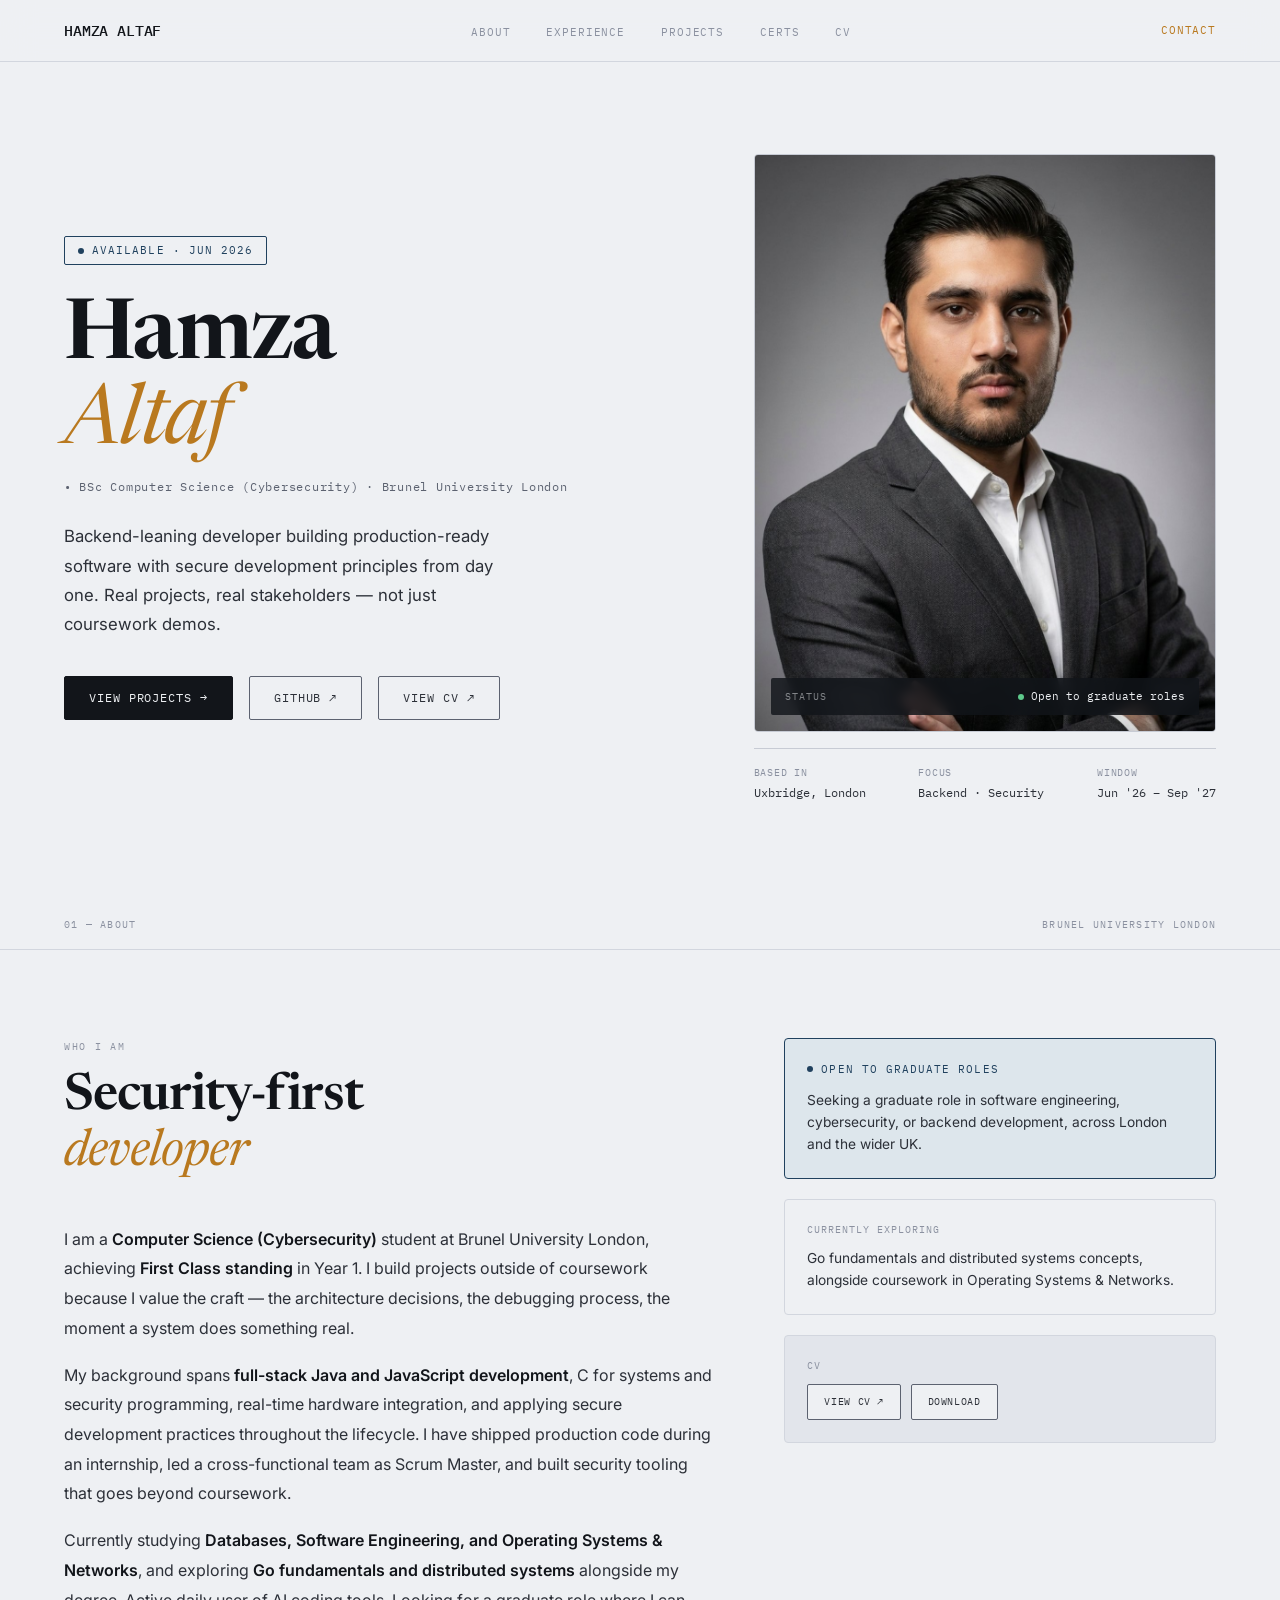
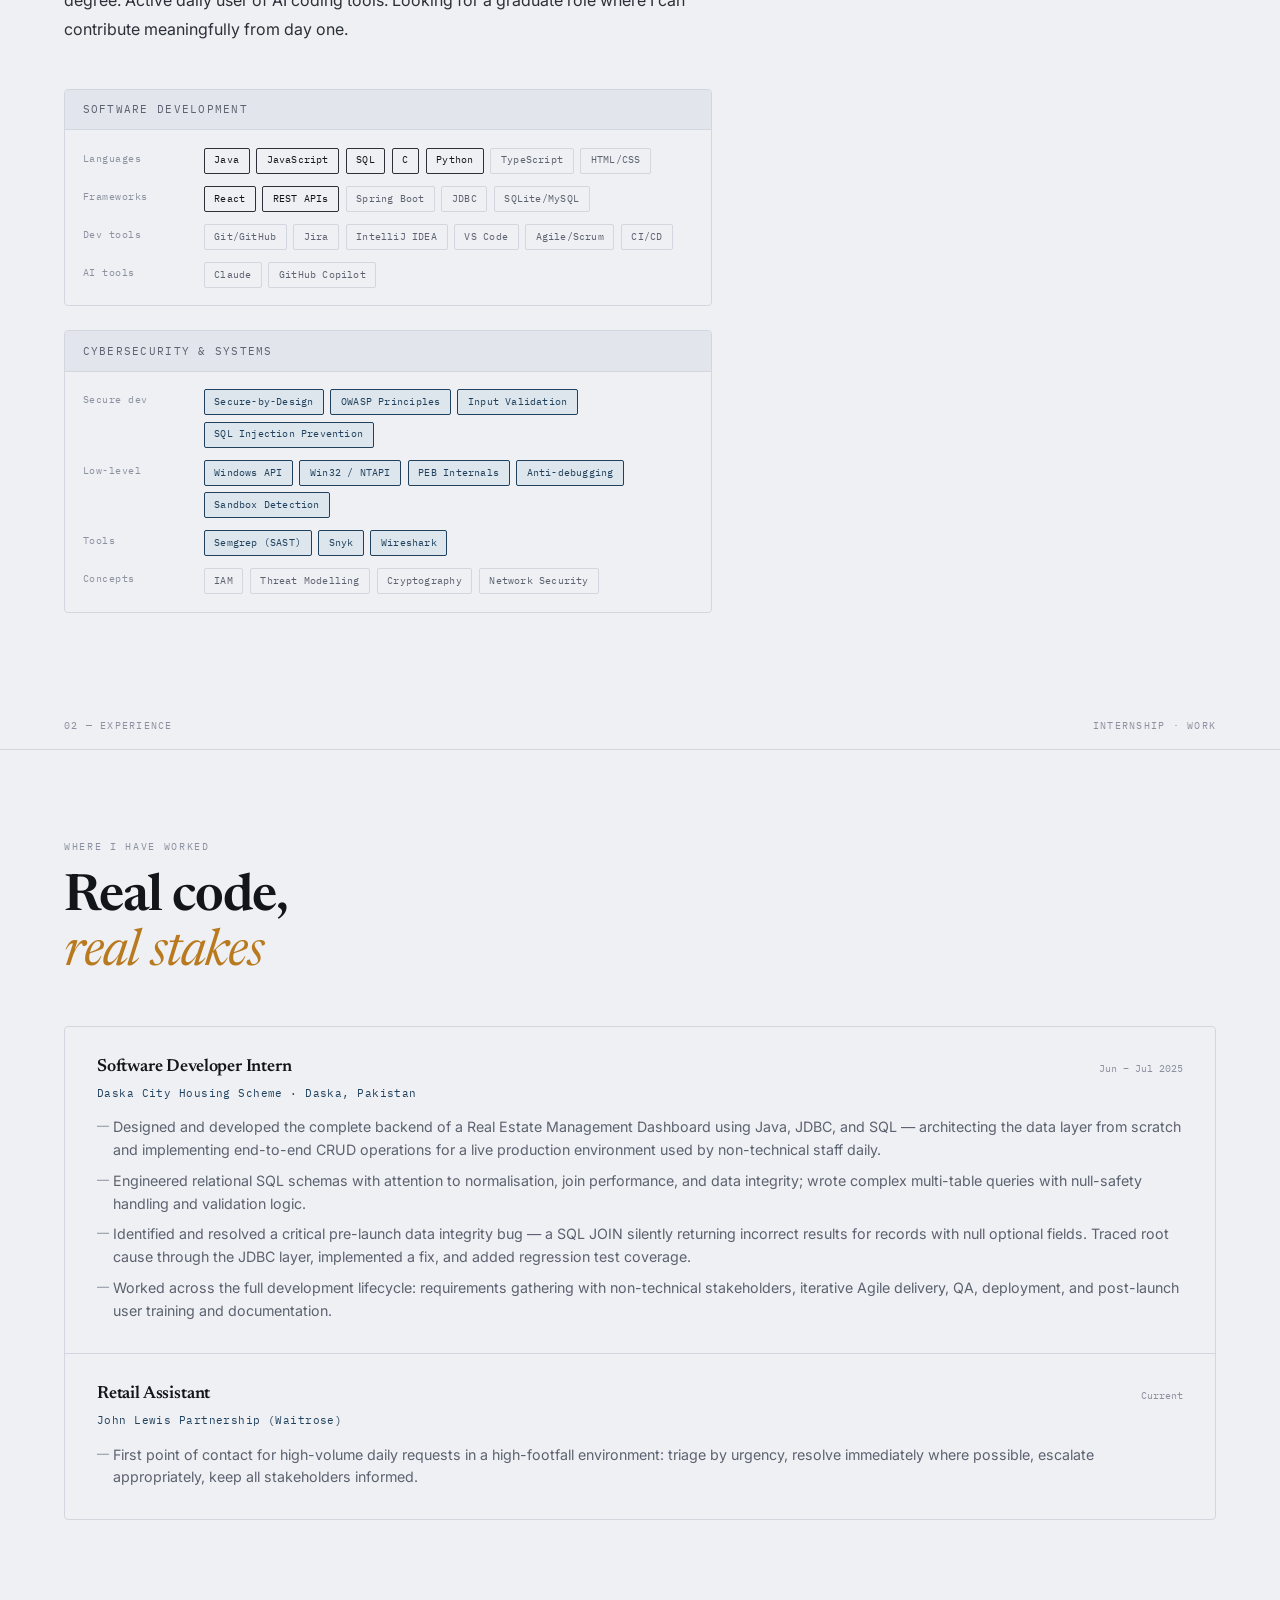
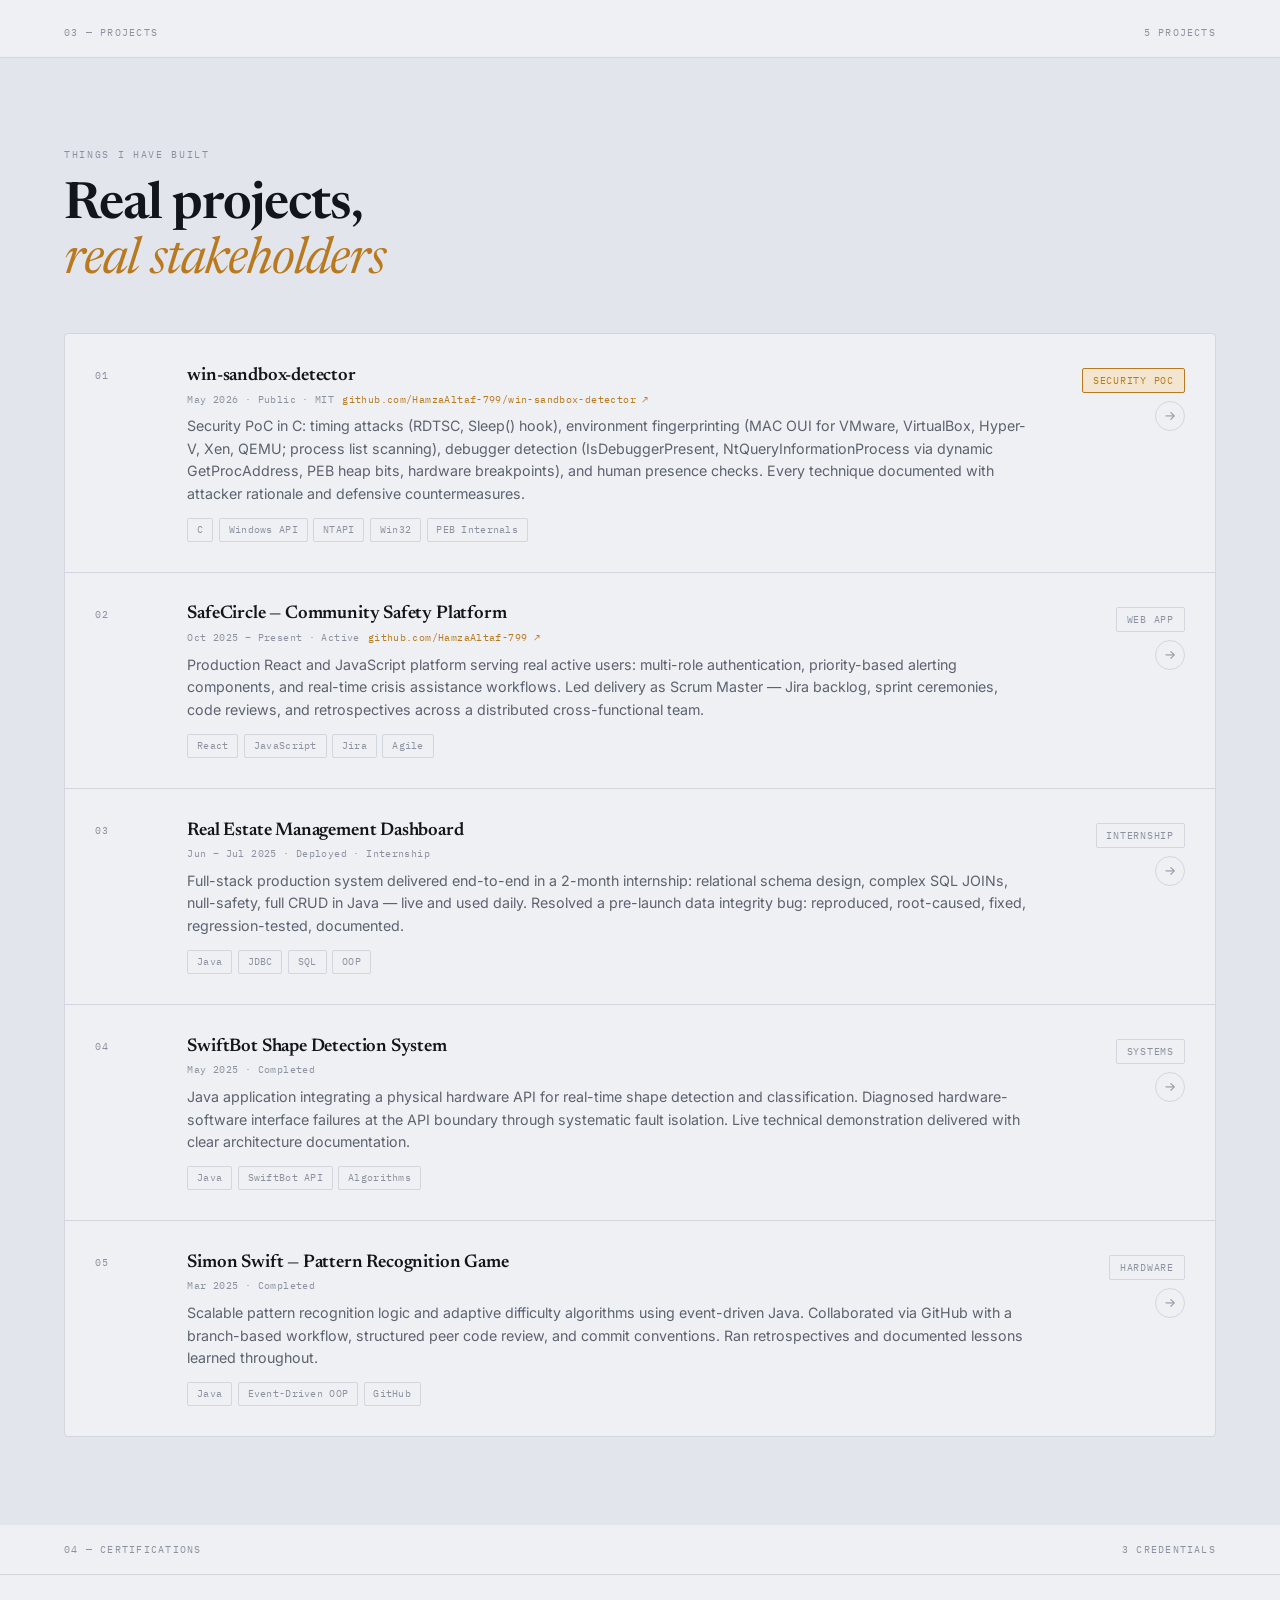
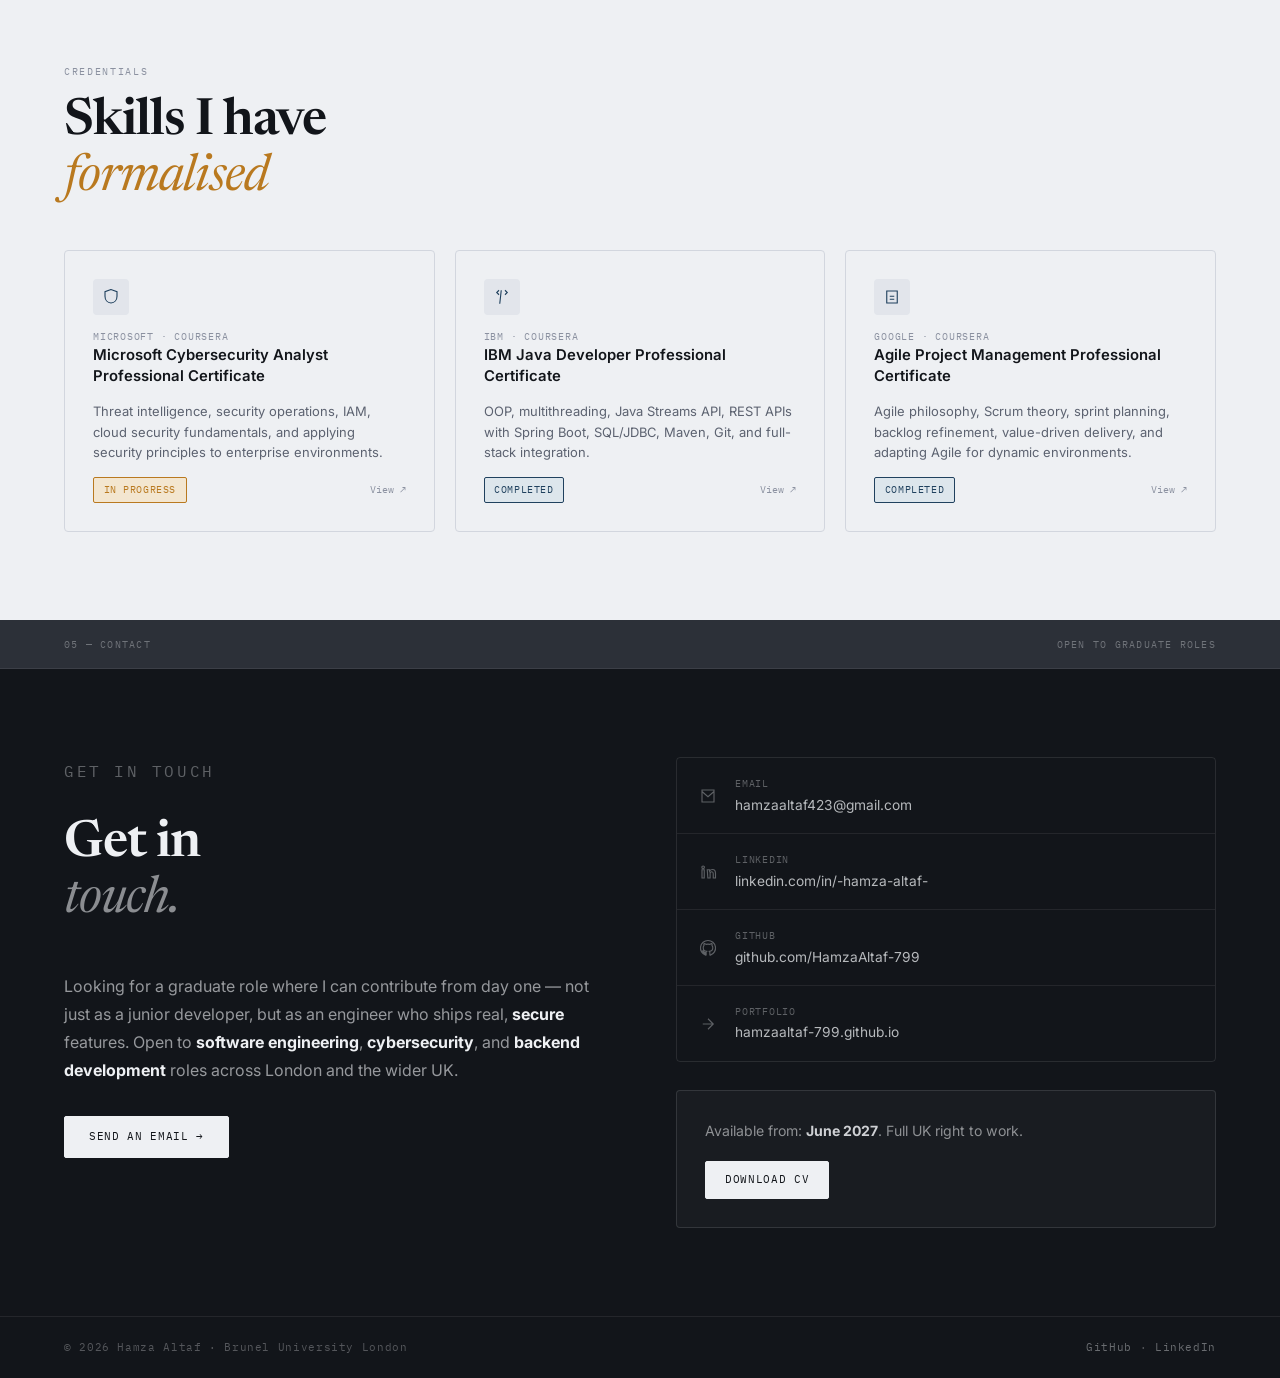
==== commit fa441e2e: "Update portfolio details for graduate role" ====
--- a/index.html
+++ b/index.html
@@ -4,11 +4,11 @@
 <meta charset="UTF-8"/>
 <meta name="viewport" content="width=device-width,initial-scale=1.0"/>
 <title>Hamza Altaf — Computer Science (Cybersecurity) Student &amp; Backend Developer</title>
-<meta name="description" content="Portfolio of Hamza Altaf, a Computer Science (Cybersecurity) student at Brunel University London seeking a software engineering placement from June 2026. Backend development, secure systems, and Agile delivery."/>
+<meta name="description" content="Portfolio of Hamza Altaf, a final-year Computer Science (Cybersecurity) student at Brunel University London seeking a graduate software engineering role. Backend development, secure systems, and Agile delivery."/>
 <meta name="theme-color" content="#12151a"/>
 <meta property="og:type" content="website"/>
 <meta property="og:title" content="Hamza Altaf — Computer Science (Cybersecurity) Student &amp; Backend Developer"/>
-<meta property="og:description" content="Portfolio of Hamza Altaf, a Computer Science (Cybersecurity) student at Brunel University London seeking a software engineering placement from June 2026."/>
+<meta property="og:description" content="Portfolio of Hamza Altaf, a final-year Computer Science (Cybersecurity) student at Brunel University London seeking a graduate software engineering role."/>
 <meta property="og:image" content="assets/profile.jpg"/>
 <meta name="twitter:card" content="summary"/>
 <link rel="preconnect" href="https://fonts.googleapis.com">
@@ -47,7 +47,7 @@
 <div class="hero-left reveal">
 <div class="hero-badge">Available · Jun 2026</div>
 <h1 class="hero-name">Hamza<br><span class="italic">Altaf</span></h1>
-<p class="hero-role">// BSc Computer Science (Cybersecurity) · Brunel University London</p>
+<p class="hero-role">• BSc Computer Science (Cybersecurity) · Brunel University London</p>
 <p class="hero-desc">Backend-leaning developer building production-ready software with secure development principles from day one. Real projects, real stakeholders — not just coursework demos.</p>
 <div class="hero-actions">
 <a href="#projects" class="btn-primary"><span>View projects →</span></a>
@@ -60,7 +60,7 @@
 <img src="assets/profile.jpg" alt="Portrait photo of Hamza Altaf, Computer Science student, in a dark suit" width="1000" height="1333"/>
 <div class="hero-photo-tag">
 <span class="t-k">Status</span>
-<span class="t-v">Open to placement</span>
+<span class="t-v">Open to graduate roles</span>
 </div>
 </div>
 <div class="hero-meta-strip">
@@ -81,7 +81,7 @@
 <div class="about-text reveal">
 <p>I am a <strong>Computer Science (Cybersecurity)</strong> student at Brunel University London, achieving <strong>First Class standing</strong> in Year 1. I build projects outside of coursework because I value the craft — the architecture decisions, the debugging process, the moment a system does something real.</p>
 <p>My background spans <strong>full-stack Java and JavaScript development</strong>, C for systems and security programming, real-time hardware integration, and applying secure development practices throughout the lifecycle. I have shipped production code during an internship, led a cross-functional team as Scrum Master, and built security tooling that goes beyond coursework.</p>
-<p>Currently studying <strong>Databases, Software Engineering, and Operating Systems &amp; Networks</strong>, and exploring <strong>Go fundamentals and distributed systems</strong> alongside my degree. Active daily user of AI coding tools. Looking for a placement where I can contribute meaningfully from day one.</p>
+<p>Currently studying <strong>Databases, Software Engineering, and Operating Systems &amp; Networks</strong>, and exploring <strong>Go fundamentals and distributed systems</strong> alongside my degree. Active daily user of AI coding tools. Looking for a graduate role where I can contribute meaningfully from day one.</p>
 </div>
 <div class="skills-section">
 <div class="skill-block reveal">
@@ -106,8 +106,8 @@
 </div>
 <div class="about-sidebar">
 <div class="aside-avail reveal">
-<div class="avail-head">Open to placements</div>
-<p>Seeking a 12-month placement in software engineering, cybersecurity, or backend development — starting June 2026, across London and the wider UK.</p>
+<div class="avail-head">Open to graduate roles</div>
+<p>Seeking a graduate role in software engineering, cybersecurity, or backend development, across London and the wider UK.</p>
 </div>
 <div class="aside-learning reveal" style="transition-delay:.06s">
 <div class="lbl">Currently exploring</div>
@@ -255,13 +255,13 @@
 </div>
 </section>
 
-<div class="eyebrow-bar" style="background:var(--ink2);border-color:rgba(238,240,243,.08)"><span class="eyebrow" style="color:rgba(238,240,243,.35)">05 — Contact</span><span class="eyebrow" style="color:rgba(238,240,243,.35)">Open to placement</span></div>
+<div class="eyebrow-bar" style="background:var(--ink2);border-color:rgba(238,240,243,.08)"><span class="eyebrow" style="color:rgba(238,240,243,.35)">05 — Contact</span><span class="eyebrow" style="color:rgba(238,240,243,.35)">Open to graduate roles</span></div>
 <section id="contact">
 <div class="contact-grid">
 <div class="contact-left reveal">
 <p class="section-label" style="color:rgba(238,240,243,.35)">Get in touch</p>
 <h2 class="section-title">Get in<br><span class="italic">touch.</span></h2>
-<p>Looking for a placement where I can contribute from day one — not just as a student doing intern work, but as a developer who ships real, <strong>secure</strong> features. Open to <strong>software engineering</strong>, <strong>cybersecurity</strong>, and <strong>backend development</strong> roles across London and the wider UK.</p>
+<p>Looking for a graduate role where I can contribute from day one — not just as a junior developer, but as an engineer who ships real, <strong>secure</strong> features. Open to <strong>software engineering</strong>, <strong>cybersecurity</strong>, and <strong>backend development</strong> roles across London and the wider UK.</p>
 <a href="mailto:hamzaaltaf423@gmail.com" class="btn-light">Send an email →</a>
 </div>
 <div class="contact-right reveal" style="transition-delay:.1s">
@@ -272,7 +272,7 @@
 <a href="https://hamzaaltaf-799.github.io" target="_blank" rel="noopener" class="contact-row"><svg class="contact-icon" viewBox="0 0 24 24" fill="none" stroke="currentColor" stroke-width="1.5"><path d="M5 12h14M12 5l7 7-7 7"/></svg><div><div class="contact-info-lbl">Portfolio</div><div class="contact-info-val">hamzaaltaf-799.github.io</div></div></a>
 </div>
 <div class="contact-note">
-<p>Placement window: <strong style="color:rgba(238,240,243,.85)">June 2026 – September 2027</strong>. Full UK right to work, available to start immediately.</p>
+<p>Available from: <strong style="color:rgba(238,240,243,.85)">June 2027</strong>. Full UK right to work.</p>
 <a href="assets/Hamza_CV.pdf" download class="btn-light" style="font-size:.66rem;padding:.6rem 1.2rem">Download CV</a>
 </div>
 </div>
@@ -288,3 +288,4 @@
 <script src="js/main.js"></script>
 </body>
 </html>
+
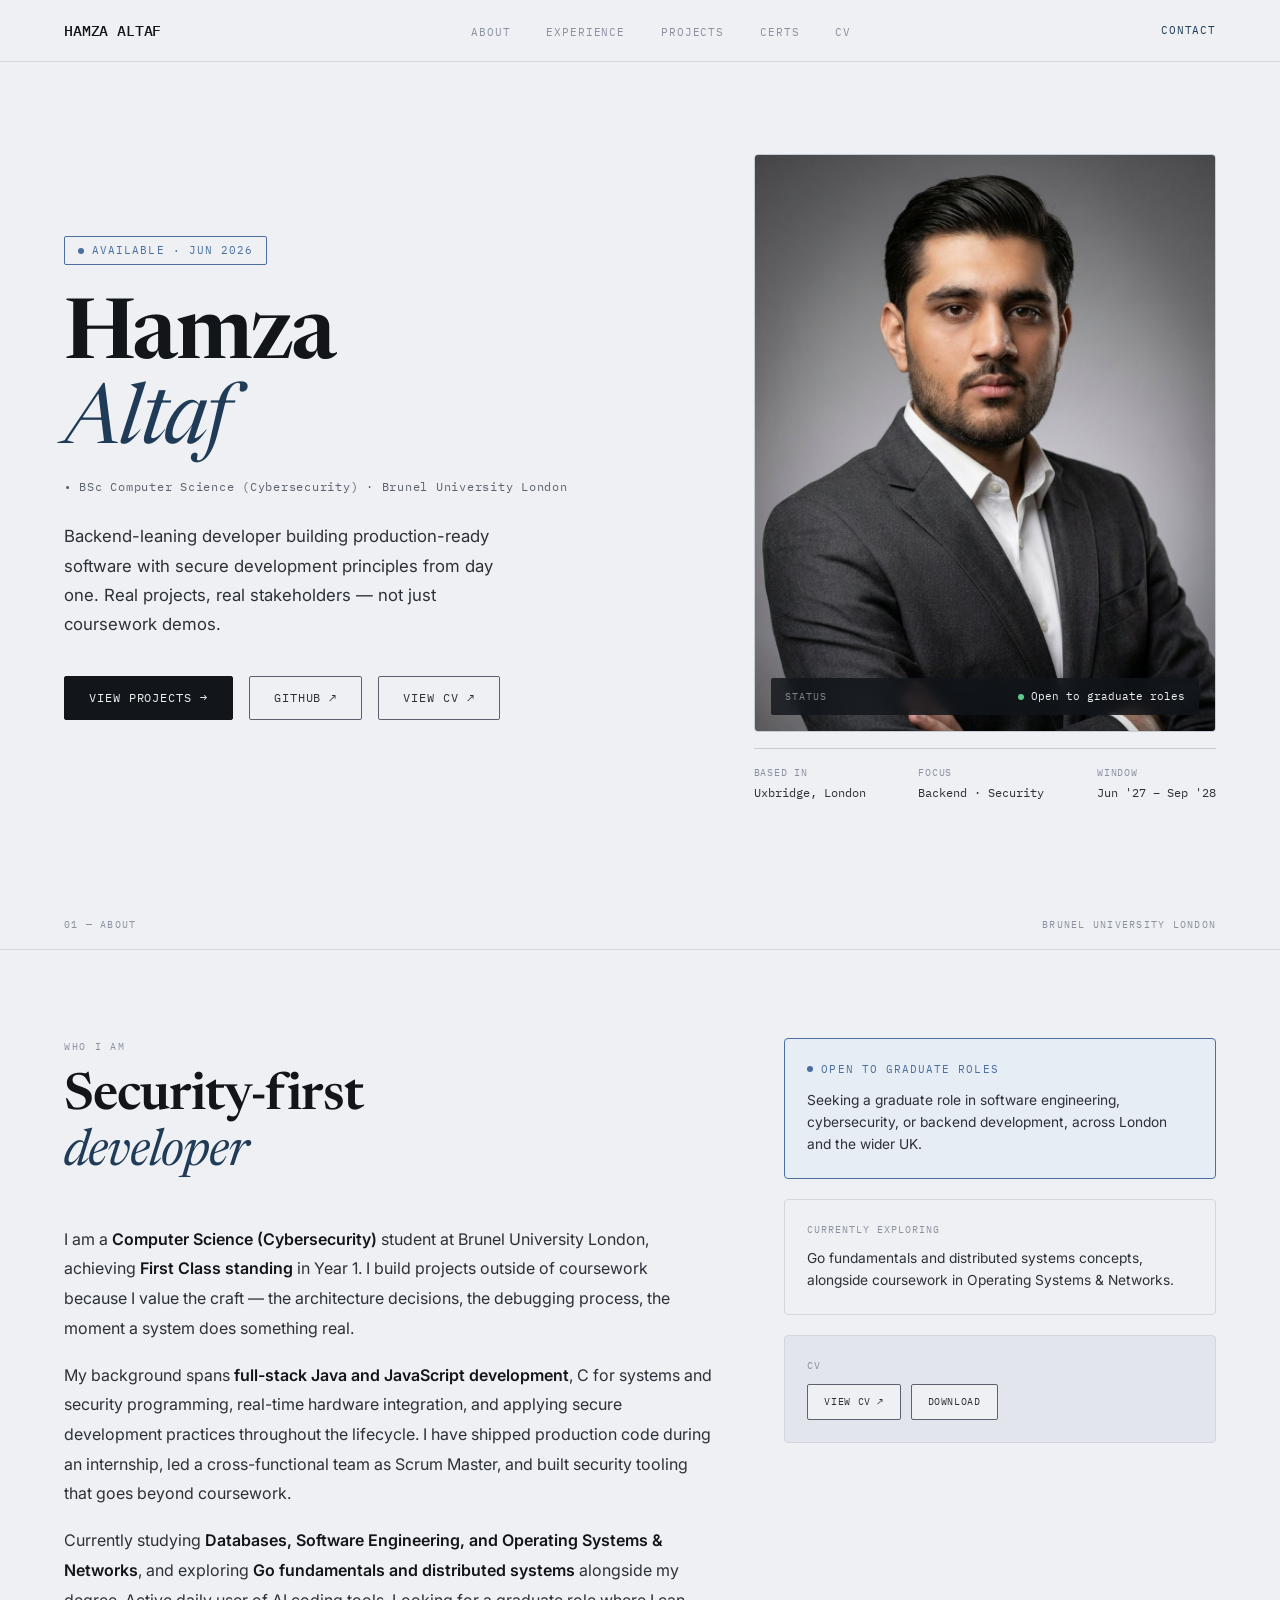
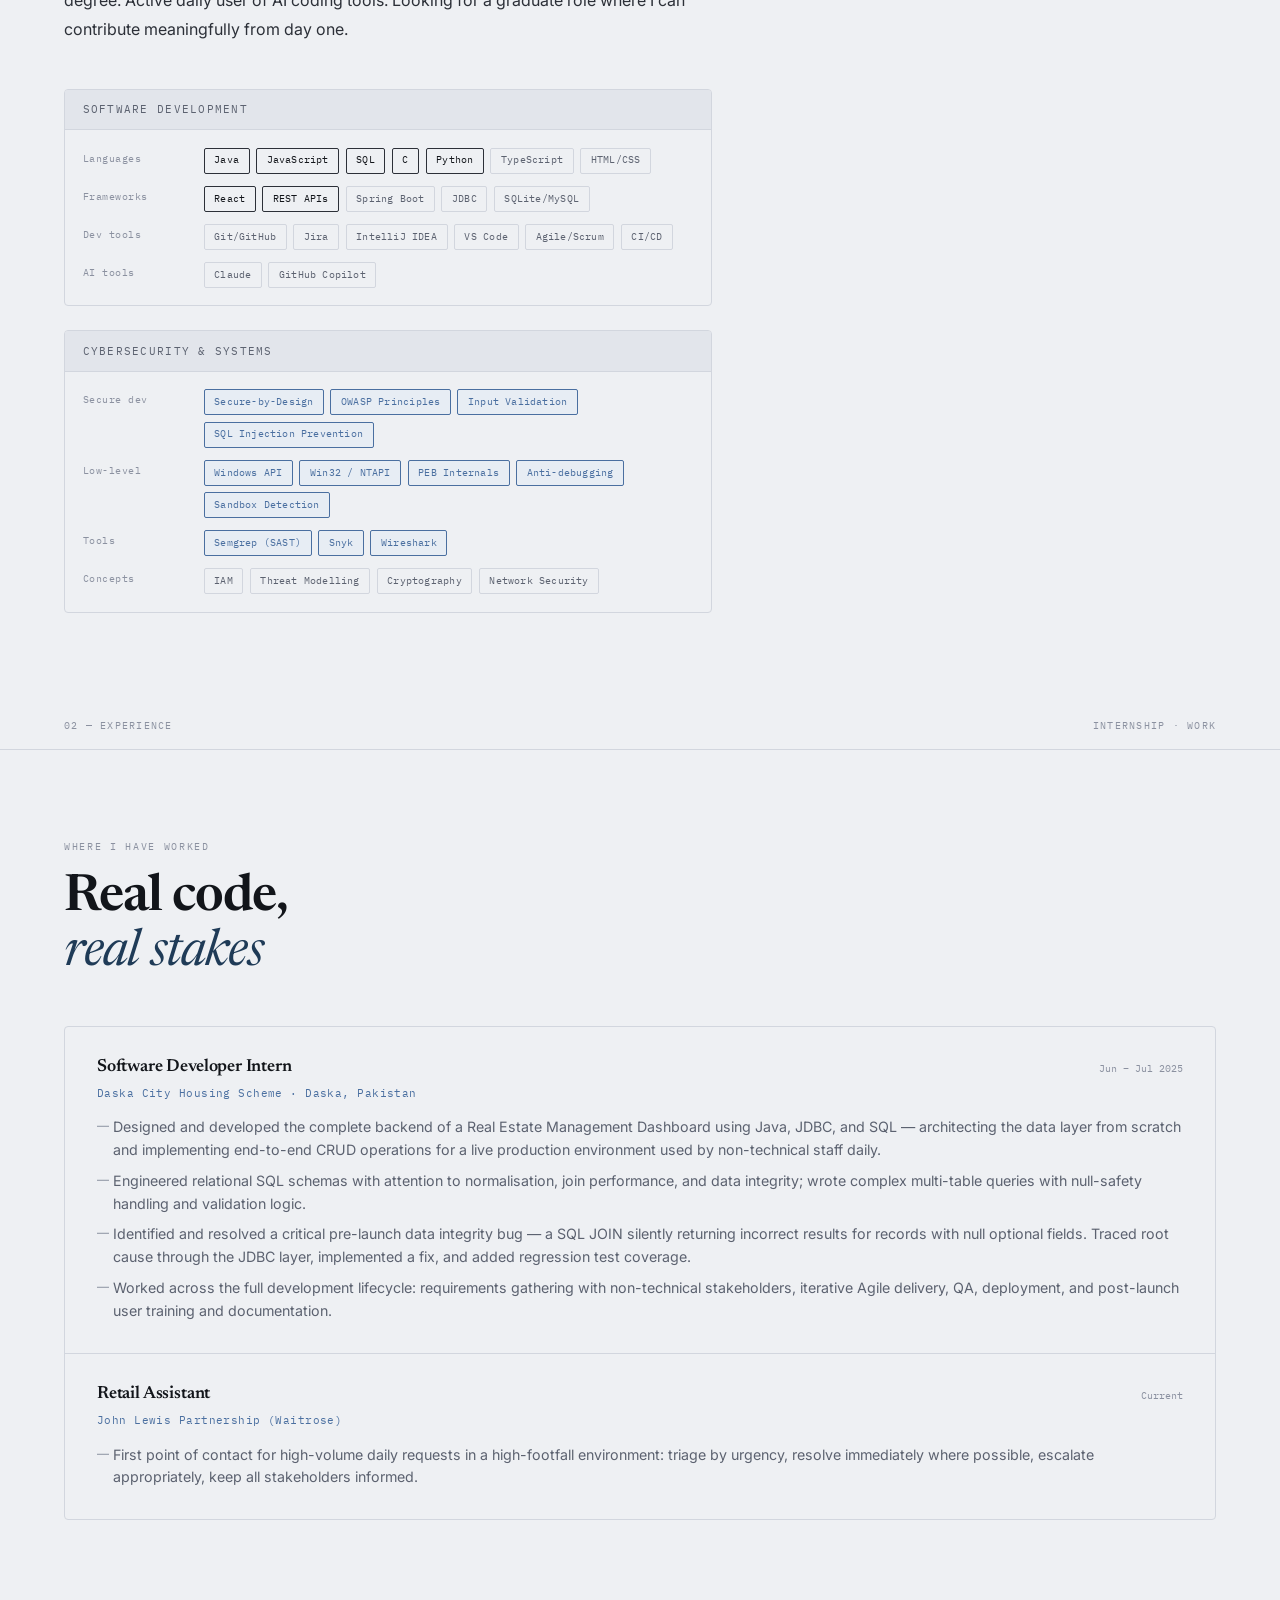
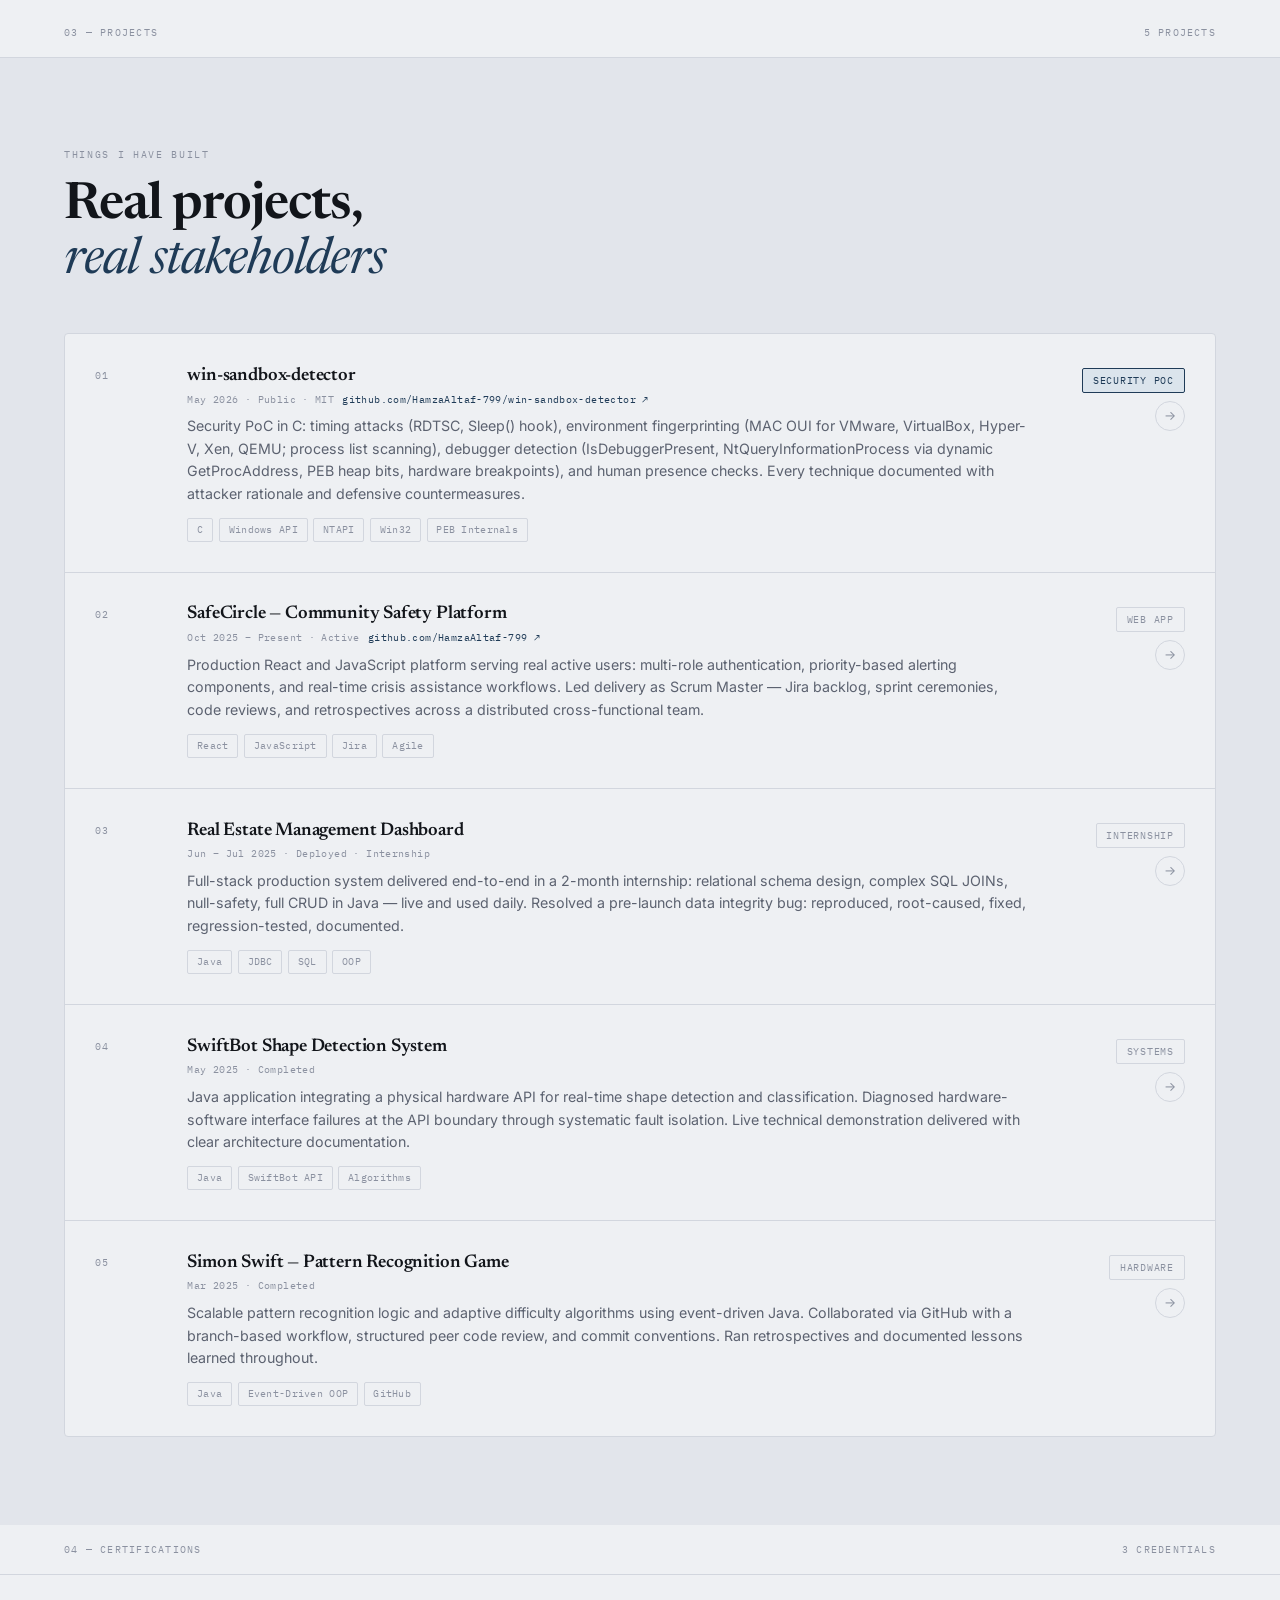
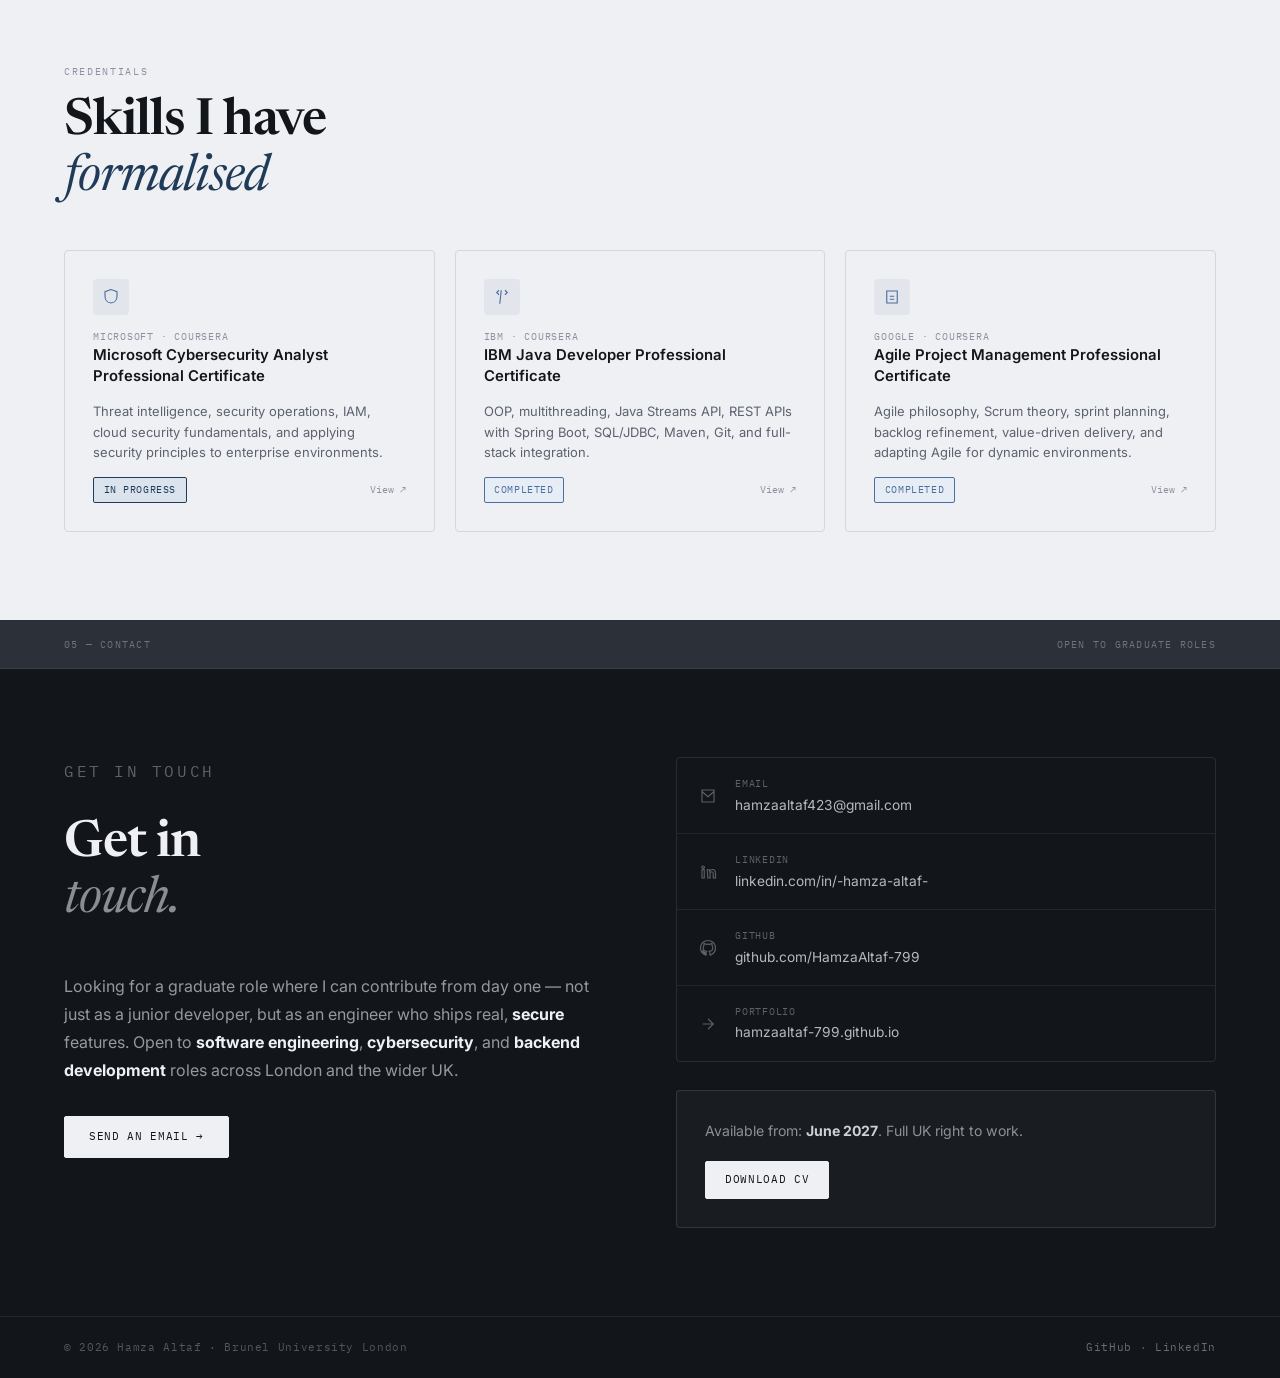
==== commit efea6544: "Modify Open Graph description and internship dates Updated the Open Graph description and adjusted t" ====
--- a/index.html
+++ b/index.html
@@ -8,7 +8,7 @@
 <meta name="theme-color" content="#12151a"/>
 <meta property="og:type" content="website"/>
 <meta property="og:title" content="Hamza Altaf — Computer Science (Cybersecurity) Student &amp; Backend Developer"/>
-<meta property="og:description" content="Portfolio of Hamza Altaf, a final-year Computer Science (Cybersecurity) student at Brunel University London seeking a graduate software engineering role."/>
+<meta property="og:description" content="Portfolio of Hamza Altaf, a final-year Computer Science (Cybersecurity) student at Brunel University London seeking a graduate role."/>
 <meta property="og:image" content="assets/profile.jpg"/>
 <meta name="twitter:card" content="summary"/>
 <link rel="preconnect" href="https://fonts.googleapis.com">
@@ -66,7 +66,7 @@
 <div class="hero-meta-strip">
 <div><span class="k">Based in</span><span class="v">Uxbridge, London</span></div>
 <div><span class="k">Focus</span><span class="v">Backend · Security</span></div>
-<div><span class="k">Window</span><span class="v">Jun '26 – Sep '27</span></div>
+<div><span class="k">Window</span><span class="v">Jun '27 – Sep '28</span></div>
 </div>
 </div>
 </div>
--- a/css/style.css
+++ b/css/style.css
@@ -4,8 +4,8 @@
   --ink:#12151a;--ink2:#2c3038;--ink3:#5c6270;--ink4:#8b91a0;
   --paper:#eef0f3;--paper2:#e2e5eb;--paper3:#d2d6de;
   --line:#c7cbd4;
-  --accent:#b9791f;--accent-soft:#f3e6d0;
-  --accent2:#20415e;--accent2-soft:#dde6ec;
+  --accent:#1F3B57;--accent-soft:#dbe4ec;
+  --accent2:#4A6FA0;--accent2-soft:#e7edf4;
   --mono:"IBM Plex Mono",monospace;--serif:"Newsreader",serif;--sans:"Inter",sans-serif;
   --gutter:clamp(1.5rem,5vw,5rem);
   --ease-spring:cubic-bezier(0.34,1.56,0.64,1);
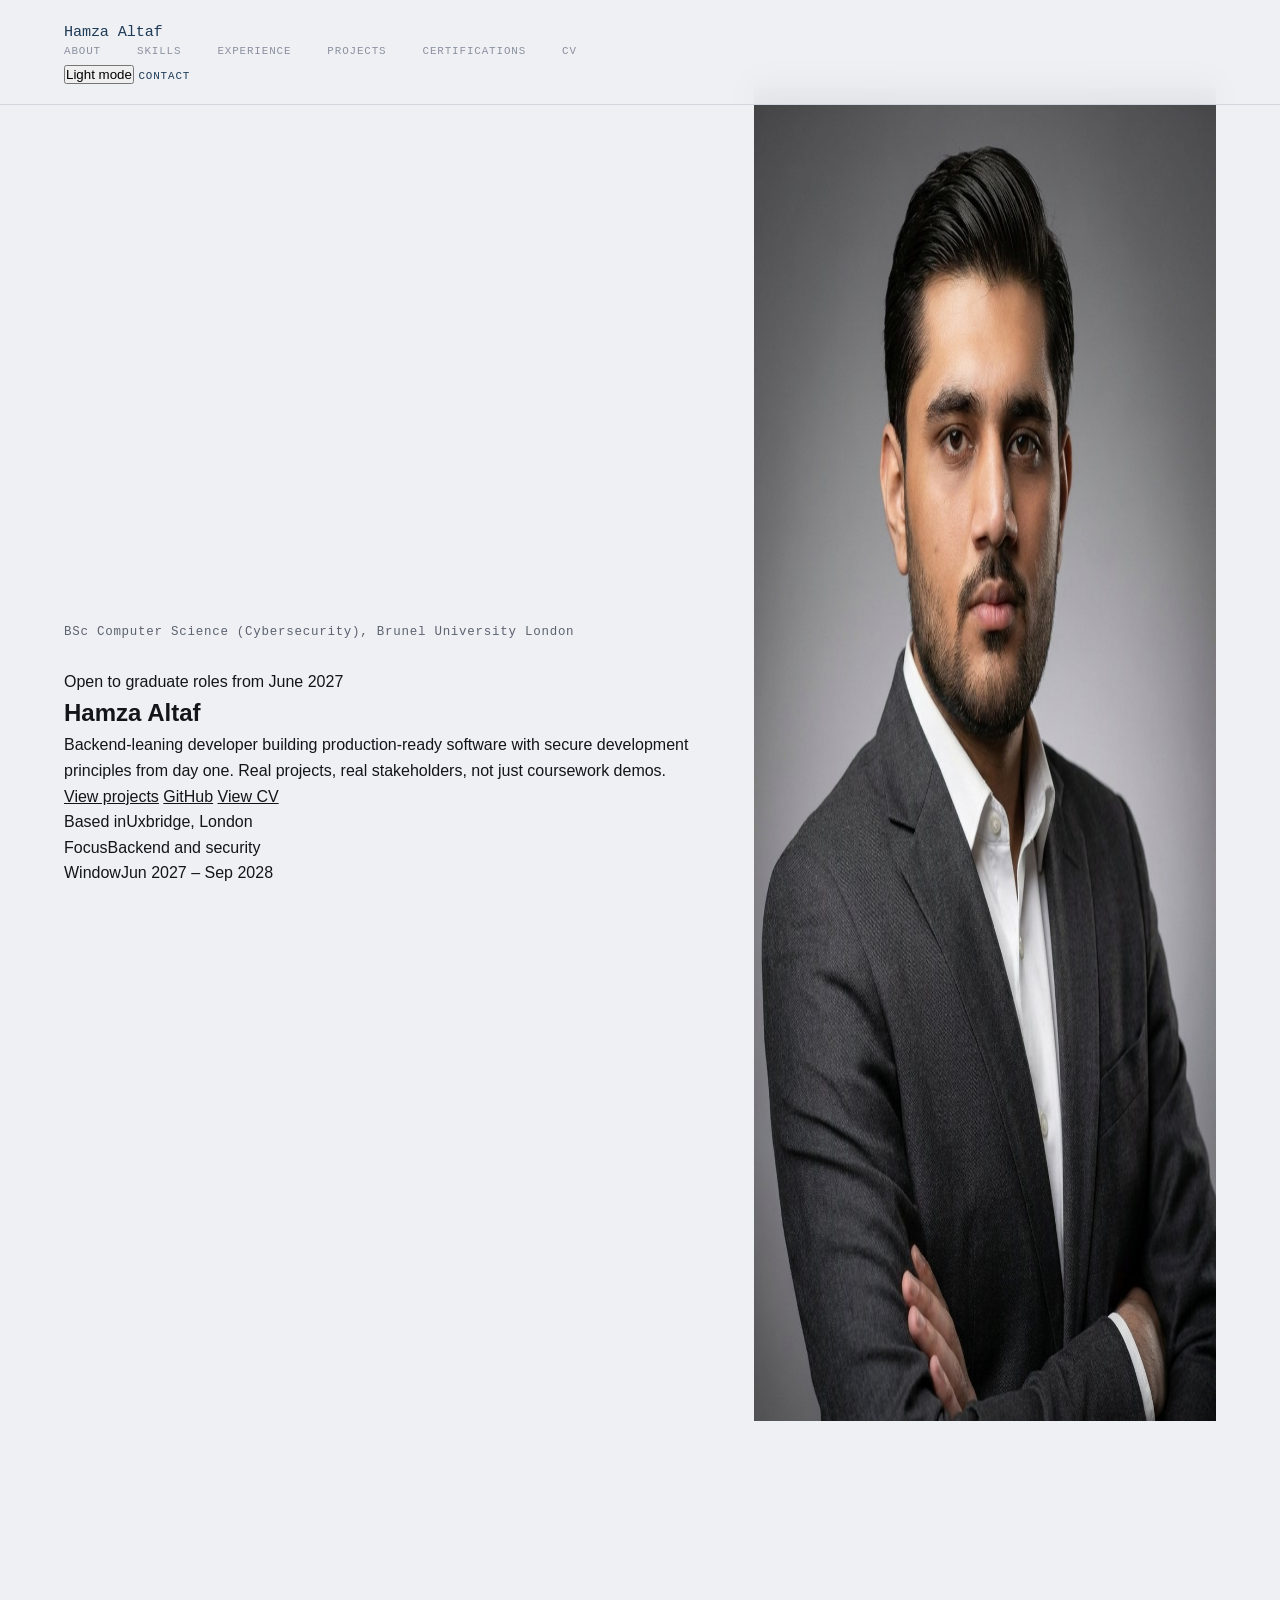
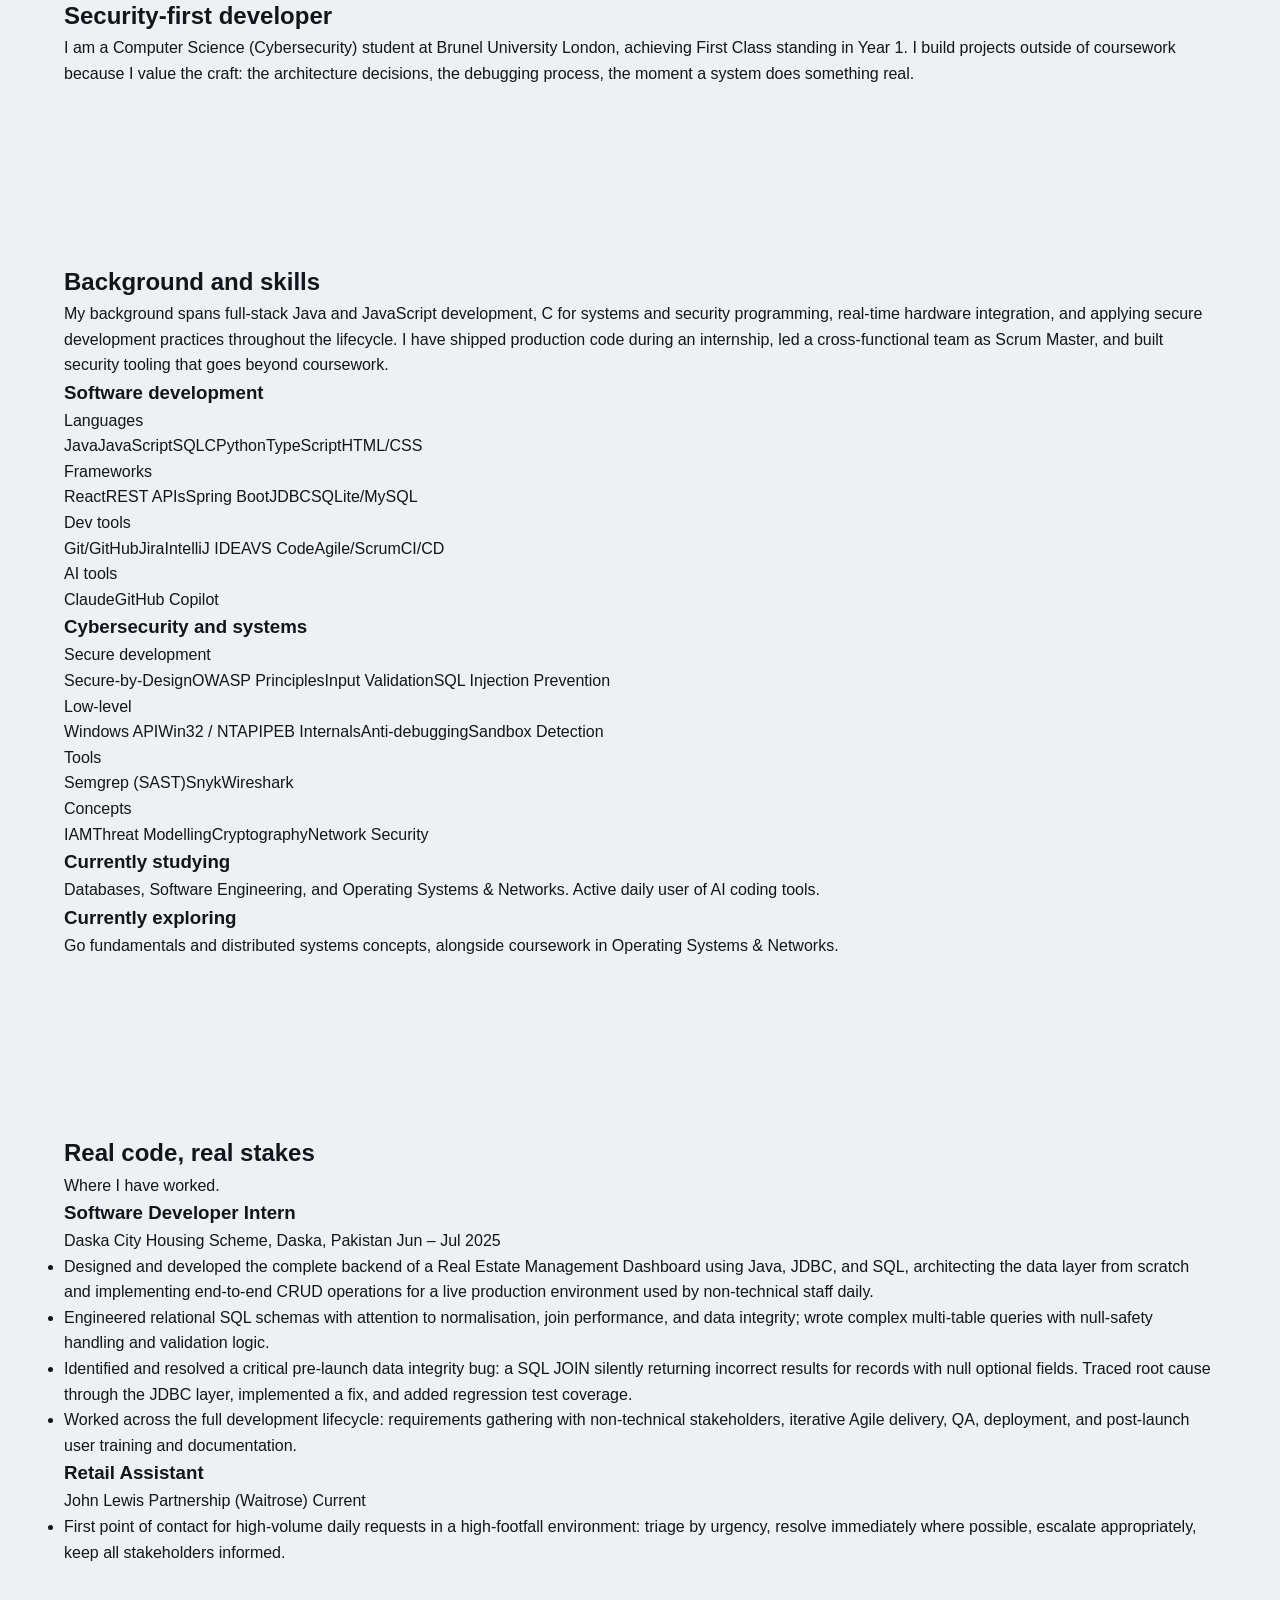
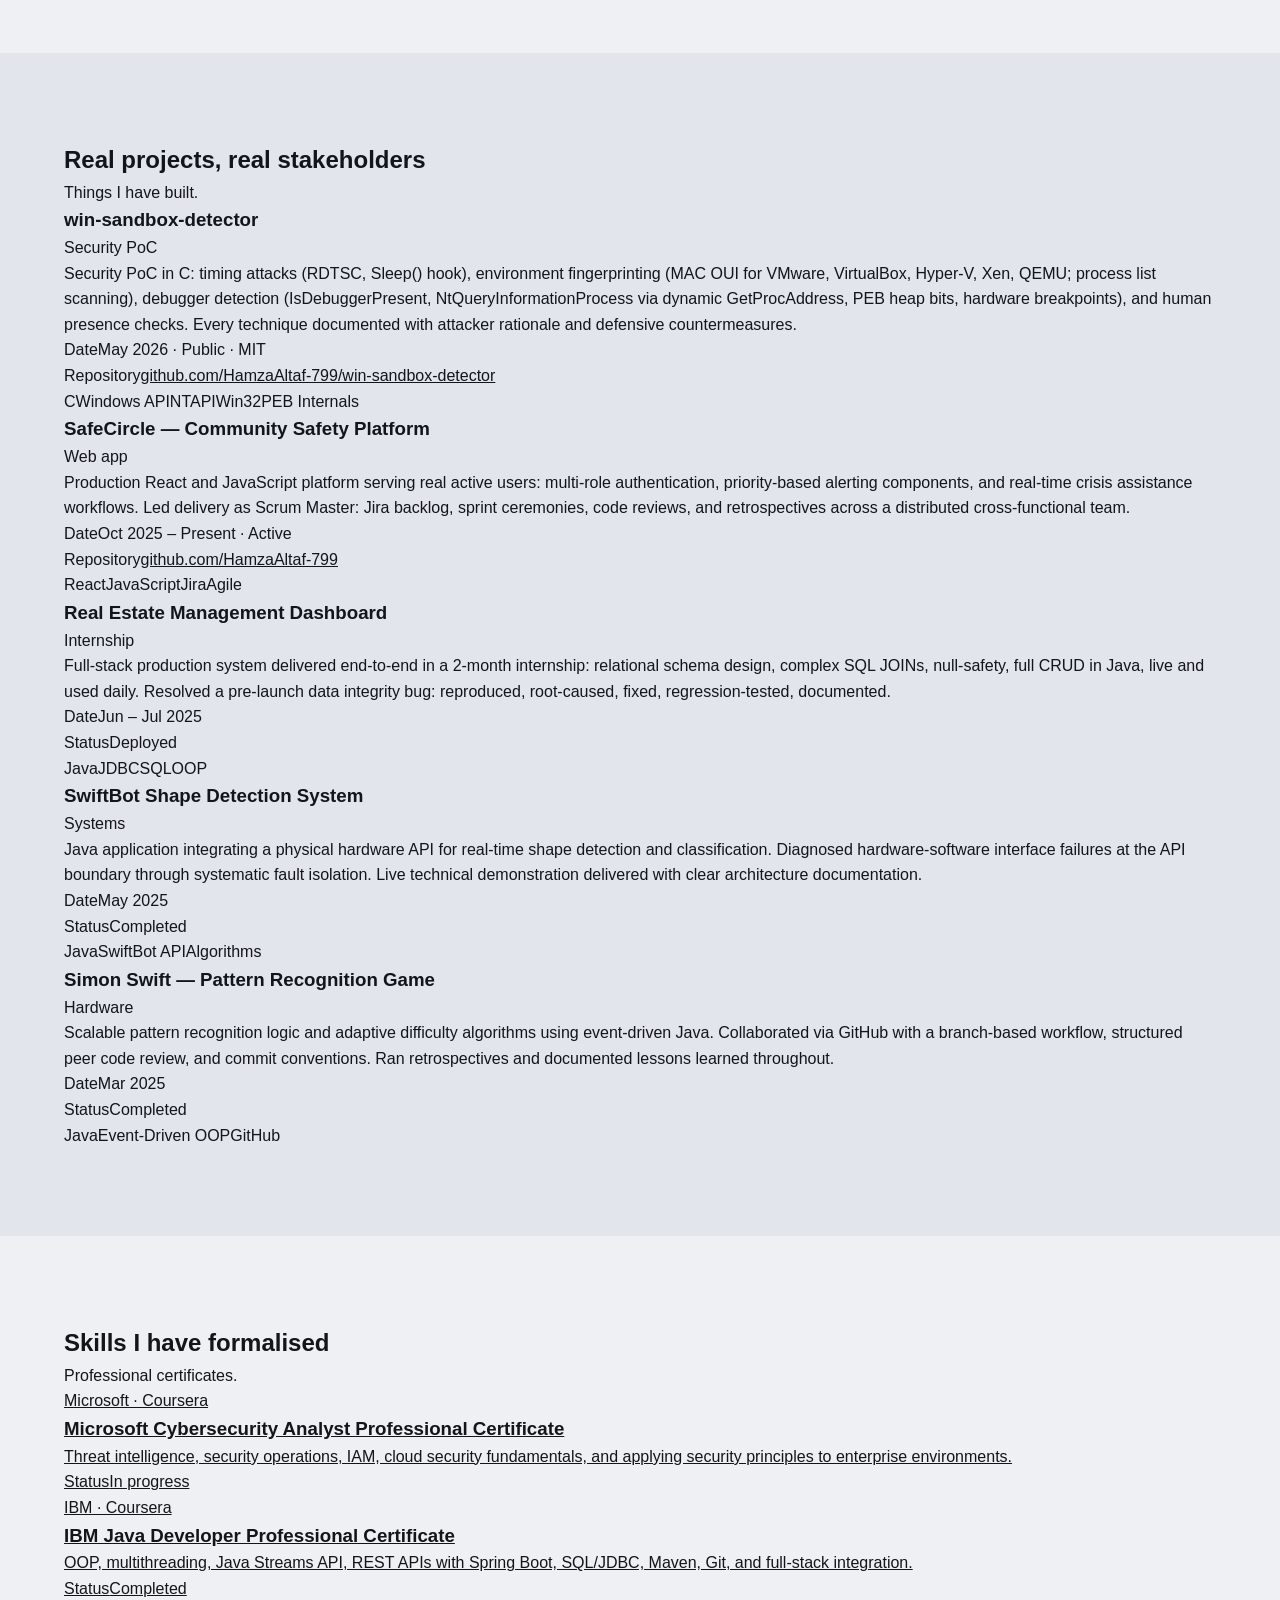
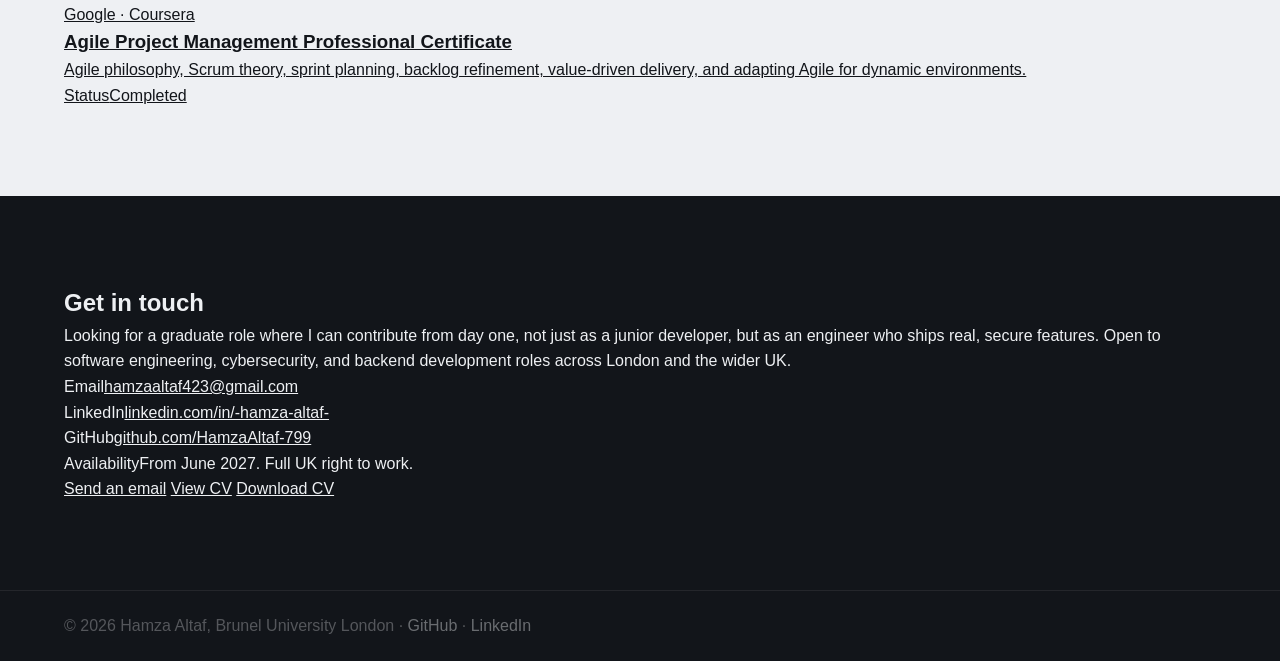
==== commit 175c595a: "Update fmt.Println message from 'Hello' to 'Goodbye'" ====
--- a/index.html
+++ b/index.html
@@ -5,287 +5,282 @@
 <meta name="viewport" content="width=device-width,initial-scale=1.0"/>
 <title>Hamza Altaf — Computer Science (Cybersecurity) Student &amp; Backend Developer</title>
 <meta name="description" content="Portfolio of Hamza Altaf, a final-year Computer Science (Cybersecurity) student at Brunel University London seeking a graduate software engineering role. Backend development, secure systems, and Agile delivery."/>
-<meta name="theme-color" content="#12151a"/>
+<meta name="theme-color" content="#000000"/>
 <meta property="og:type" content="website"/>
 <meta property="og:title" content="Hamza Altaf — Computer Science (Cybersecurity) Student &amp; Backend Developer"/>
 <meta property="og:description" content="Portfolio of Hamza Altaf, a final-year Computer Science (Cybersecurity) student at Brunel University London seeking a graduate role."/>
-<meta property="og:image" content="assets/profile.jpg"/>
+<meta property="og:image" content="https://hamzaaltaf-799.github.io/assets/profile.jpg"/>
 <meta name="twitter:card" content="summary"/>
-<link rel="preconnect" href="https://fonts.googleapis.com">
-<link href="https://fonts.googleapis.com/css2?family=IBM+Plex+Mono:wght@400;500&family=Newsreader:ital,opsz,wght@0,6..72,400;0,6..72,600;1,6..72,400&family=Inter:wght@400;500;600&display=swap" rel="stylesheet"/>
 <link rel="stylesheet" href="css/style.css"/>
 </head>
-<body>
+<body data-theme="light">
+<script>
+  /* Apply the saved theme before the page paints, so dark-mode visitors do not see a light flash. */
+  try { if (localStorage.getItem("portfolio-theme") === "dark") document.body.dataset.theme = "dark"; } catch (e) {}
+</script>
 <a href="#main" class="skip-link">Skip to content</a>
 
-<nav>
-<a href="#" class="nav-logo">HAMZA ALTAF</a>
-<ul class="nav-links">
-<li><a href="#about">About</a></li>
-<li><a href="#experience">Experience</a></li>
-<li><a href="#projects">Projects</a></li>
-<li><a href="#certifications">Certs</a></li>
-<li><a href="#cv">CV</a></li>
-</ul>
-<a href="#contact" class="nav-cta">Contact</a>
-<button class="nav-toggle" id="navToggle" aria-label="Open menu" aria-expanded="false" aria-controls="navMobile">
-<svg viewBox="0 0 24 24" fill="none" stroke="currentColor" stroke-width="1.5"><path d="M3 6h18M3 12h18M3 18h18"/></svg>
-</button>
+<nav class="nav" aria-label="Main">
+  <div class="nav-inner">
+    <a href="#" class="nav-logo">Hamza Altaf</a>
+    <div class="nav-links">
+      <a href="#about">About</a>
+      <a href="#skills">Skills</a>
+      <a href="#experience">Experience</a>
+      <a href="#projects">Projects</a>
+      <a href="#certifications">Certifications</a>
+      <a href="#cv">CV</a>
+    </div>
+    <div class="nav-actions">
+      <button class="theme-toggle" type="button" data-theme-toggle aria-label="Light mode" aria-pressed="true">
+        <span class="theme-toggle-track"><span class="theme-toggle-thumb"></span></span>
+        <span class="theme-toggle-label">Light mode</span>
+      </button>
+      <a href="#contact" class="primary-btn primary-btn-sm nav-cta">Contact</a>
+    </div>
+  </div>
 </nav>
-<div class="nav-mobile" id="navMobile">
-<a href="#about">About</a>
-<a href="#experience">Experience</a>
-<a href="#projects">Projects</a>
-<a href="#certifications">Certifications</a>
-<a href="#cv">CV</a>
-<a href="#contact">Contact</a>
-</div>
 
 <main id="main">
-<section id="hero">
-<div class="hero-inner">
-<div class="hero-left reveal">
-<div class="hero-badge">Available · Jun 2026</div>
-<h1 class="hero-name">Hamza<br><span class="italic">Altaf</span></h1>
-<p class="hero-role">• BSc Computer Science (Cybersecurity) · Brunel University London</p>
-<p class="hero-desc">Backend-leaning developer building production-ready software with secure development principles from day one. Real projects, real stakeholders — not just coursework demos.</p>
-<div class="hero-actions">
-<a href="#projects" class="btn-primary"><span>View projects →</span></a>
-<a href="https://github.com/HamzaAltaf-799" target="_blank" rel="noopener" class="btn-ghost">GitHub ↗</a>
-<a href="assets/Hamza_CV.pdf" target="_blank" rel="noopener" class="btn-ghost">View CV ↗</a>
-</div>
-</div>
-<div class="hero-photo-wrap reveal" style="transition-delay:.1s">
-<div class="hero-photo-frame">
-<img src="assets/profile.jpg" alt="Portrait photo of Hamza Altaf, Computer Science student, in a dark suit" width="1000" height="1333"/>
-<div class="hero-photo-tag">
-<span class="t-k">Status</span>
-<span class="t-v">Open to graduate roles</span>
-</div>
-</div>
-<div class="hero-meta-strip">
-<div><span class="k">Based in</span><span class="v">Uxbridge, London</span></div>
-<div><span class="k">Focus</span><span class="v">Backend · Security</span></div>
-<div><span class="k">Window</span><span class="v">Jun '27 – Sep '28</span></div>
-</div>
-</div>
-</div>
-</section>
-
-<div class="eyebrow-bar"><span class="eyebrow">01 — About</span><span class="eyebrow">Brunel University London</span></div>
-<section id="about">
-<div class="about-grid">
-<div>
-<p class="section-label reveal">Who I am</p>
-<h2 class="section-title reveal">Security-first<br><span class="italic">developer</span></h2>
-<div class="about-text reveal">
-<p>I am a <strong>Computer Science (Cybersecurity)</strong> student at Brunel University London, achieving <strong>First Class standing</strong> in Year 1. I build projects outside of coursework because I value the craft — the architecture decisions, the debugging process, the moment a system does something real.</p>
-<p>My background spans <strong>full-stack Java and JavaScript development</strong>, C for systems and security programming, real-time hardware integration, and applying secure development practices throughout the lifecycle. I have shipped production code during an internship, led a cross-functional team as Scrum Master, and built security tooling that goes beyond coursework.</p>
-<p>Currently studying <strong>Databases, Software Engineering, and Operating Systems &amp; Networks</strong>, and exploring <strong>Go fundamentals and distributed systems</strong> alongside my degree. Active daily user of AI coding tools. Looking for a graduate role where I can contribute meaningfully from day one.</p>
-</div>
-<div class="skills-section">
-<div class="skill-block reveal">
-<div class="skill-block-head">Software development</div>
-<div class="skill-block-body">
-<div class="skill-row"><span class="skill-key">Languages</span><div class="pill-row"><span class="pill hi">Java</span><span class="pill hi">JavaScript</span><span class="pill hi">SQL</span><span class="pill hi">C</span><span class="pill hi">Python</span><span class="pill">TypeScript</span><span class="pill">HTML/CSS</span></div></div>
-<div class="skill-row"><span class="skill-key">Frameworks</span><div class="pill-row"><span class="pill hi">React</span><span class="pill hi">REST APIs</span><span class="pill">Spring Boot</span><span class="pill">JDBC</span><span class="pill">SQLite/MySQL</span></div></div>
-<div class="skill-row"><span class="skill-key">Dev tools</span><div class="pill-row"><span class="pill">Git/GitHub</span><span class="pill">Jira</span><span class="pill">IntelliJ IDEA</span><span class="pill">VS Code</span><span class="pill">Agile/Scrum</span><span class="pill">CI/CD</span></div></div>
-<div class="skill-row"><span class="skill-key">AI tools</span><div class="pill-row"><span class="pill">Claude</span><span class="pill">GitHub Copilot</span></div></div>
-</div>
-</div>
-<div class="skill-block reveal">
-<div class="skill-block-head">Cybersecurity &amp; systems</div>
-<div class="skill-block-body">
-<div class="skill-row"><span class="skill-key">Secure dev</span><div class="pill-row"><span class="pill sec">Secure-by-Design</span><span class="pill sec">OWASP Principles</span><span class="pill sec">Input Validation</span><span class="pill sec">SQL Injection Prevention</span></div></div>
-<div class="skill-row"><span class="skill-key">Low-level</span><div class="pill-row"><span class="pill sec">Windows API</span><span class="pill sec">Win32 / NTAPI</span><span class="pill sec">PEB Internals</span><span class="pill sec">Anti-debugging</span><span class="pill sec">Sandbox Detection</span></div></div>
-<div class="skill-row"><span class="skill-key">Tools</span><div class="pill-row"><span class="pill sec">Semgrep (SAST)</span><span class="pill sec">Snyk</span><span class="pill sec">Wireshark</span></div></div>
-<div class="skill-row"><span class="skill-key">Concepts</span><div class="pill-row"><span class="pill">IAM</span><span class="pill">Threat Modelling</span><span class="pill">Cryptography</span><span class="pill">Network Security</span></div></div>
-</div>
-</div>
-</div>
-</div>
-<div class="about-sidebar">
-<div class="aside-avail reveal">
-<div class="avail-head">Open to graduate roles</div>
-<p>Seeking a graduate role in software engineering, cybersecurity, or backend development, across London and the wider UK.</p>
-</div>
-<div class="aside-learning reveal" style="transition-delay:.06s">
-<div class="lbl">Currently exploring</div>
-<p>Go fundamentals and distributed systems concepts, alongside coursework in Operating Systems &amp; Networks.</p>
-</div>
-<div class="aside-cv reveal" id="cv" style="transition-delay:.12s">
-<span class="lbl">CV</span>
-<div class="btns">
-<a href="assets/Hamza_CV.pdf" target="_blank" rel="noopener" class="btn-sm">View CV ↗</a>
-<a href="assets/Hamza_CV.pdf" download class="btn-sm">Download</a>
-</div>
-</div>
-</div>
-</div>
-</section>
-
-<div class="eyebrow-bar"><span class="eyebrow">02 — Experience</span><span class="eyebrow">Internship · Work</span></div>
-<section id="experience">
-<p class="section-label reveal">Where I have worked</p>
-<h2 class="section-title reveal">Real code,<br><span class="italic">real stakes</span></h2>
-<div class="exp-list reveal">
-<div class="exp-item">
-<div class="exp-header">
-<span class="exp-title">Software Developer Intern</span>
-<span class="exp-date">Jun – Jul 2025</span>
-</div>
-<div class="exp-org">Daska City Housing Scheme · Daska, Pakistan</div>
-<div class="exp-bullets">
-<p class="exp-bullet">Designed and developed the complete backend of a Real Estate Management Dashboard using Java, JDBC, and SQL — architecting the data layer from scratch and implementing end-to-end CRUD operations for a live production environment used by non-technical staff daily.</p>
-<p class="exp-bullet">Engineered relational SQL schemas with attention to normalisation, join performance, and data integrity; wrote complex multi-table queries with null-safety handling and validation logic.</p>
-<p class="exp-bullet">Identified and resolved a critical pre-launch data integrity bug — a SQL JOIN silently returning incorrect results for records with null optional fields. Traced root cause through the JDBC layer, implemented a fix, and added regression test coverage.</p>
-<p class="exp-bullet">Worked across the full development lifecycle: requirements gathering with non-technical stakeholders, iterative Agile delivery, QA, deployment, and post-launch user training and documentation.</p>
-</div>
-</div>
-<div class="exp-item">
-<div class="exp-header">
-<span class="exp-title">Retail Assistant</span>
-<span class="exp-date">Current</span>
-</div>
-<div class="exp-org">John Lewis Partnership (Waitrose)</div>
-<div class="exp-bullets">
-<p class="exp-bullet">First point of contact for high-volume daily requests in a high-footfall environment: triage by urgency, resolve immediately where possible, escalate appropriately, keep all stakeholders informed.</p>
-</div>
-</div>
-</div>
-</section>
-
-<div class="eyebrow-bar"><span class="eyebrow">03 — Projects</span><span class="eyebrow">5 projects</span></div>
-<section id="projects">
-<p class="section-label reveal">Things I have built</p>
-<h2 class="section-title reveal">Real projects,<br><span class="italic">real stakeholders</span></h2>
-<div class="proj-list reveal">
-
-<div class="proj-item">
-<div class="proj-num">01</div>
-<div class="proj-content">
-<h3>win-sandbox-detector</h3>
-<div class="proj-meta">
-<span class="proj-date">May 2026 · Public · MIT</span>
-<a href="https://github.com/HamzaAltaf-799/win-sandbox-detector" target="_blank" rel="noopener" class="proj-link">github.com/HamzaAltaf-799/win-sandbox-detector ↗</a>
-</div>
-<p>Security PoC in C: timing attacks (RDTSC, Sleep() hook), environment fingerprinting (MAC OUI for VMware, VirtualBox, Hyper-V, Xen, QEMU; process list scanning), debugger detection (IsDebuggerPresent, NtQueryInformationProcess via dynamic GetProcAddress, PEB heap bits, hardware breakpoints), and human presence checks. Every technique documented with attacker rationale and defensive countermeasures.</p>
-<div class="proj-tags"><span class="ptag">C</span><span class="ptag">Windows API</span><span class="ptag">NTAPI</span><span class="ptag">Win32</span><span class="ptag">PEB Internals</span></div>
-</div>
-<div class="proj-side"><span class="proj-badge new">Security PoC</span><div class="proj-arrow">→</div></div>
-</div>
-
-<div class="proj-item">
-<div class="proj-num">02</div>
-<div class="proj-content">
-<h3>SafeCircle — Community Safety Platform</h3>
-<div class="proj-meta">
-<span class="proj-date">Oct 2025 – Present · Active</span>
-<a href="https://github.com/HamzaAltaf-799" target="_blank" rel="noopener" class="proj-link">github.com/HamzaAltaf-799 ↗</a>
-</div>
-<p>Production React and JavaScript platform serving real active users: multi-role authentication, priority-based alerting components, and real-time crisis assistance workflows. Led delivery as Scrum Master — Jira backlog, sprint ceremonies, code reviews, and retrospectives across a distributed cross-functional team.</p>
-<div class="proj-tags"><span class="ptag">React</span><span class="ptag">JavaScript</span><span class="ptag">Jira</span><span class="ptag">Agile</span></div>
-</div>
-<div class="proj-side"><span class="proj-badge">Web app</span><div class="proj-arrow">→</div></div>
-</div>
-
-<div class="proj-item">
-<div class="proj-num">03</div>
-<div class="proj-content">
-<h3>Real Estate Management Dashboard</h3>
-<div class="proj-meta"><span class="proj-date">Jun – Jul 2025 · Deployed · Internship</span></div>
-<p>Full-stack production system delivered end-to-end in a 2-month internship: relational schema design, complex SQL JOINs, null-safety, full CRUD in Java — live and used daily. Resolved a pre-launch data integrity bug: reproduced, root-caused, fixed, regression-tested, documented.</p>
-<div class="proj-tags"><span class="ptag">Java</span><span class="ptag">JDBC</span><span class="ptag">SQL</span><span class="ptag">OOP</span></div>
-</div>
-<div class="proj-side"><span class="proj-badge">Internship</span><div class="proj-arrow">→</div></div>
-</div>
-
-<div class="proj-item">
-<div class="proj-num">04</div>
-<div class="proj-content">
-<h3>SwiftBot Shape Detection System</h3>
-<div class="proj-meta"><span class="proj-date">May 2025 · Completed</span></div>
-<p>Java application integrating a physical hardware API for real-time shape detection and classification. Diagnosed hardware-software interface failures at the API boundary through systematic fault isolation. Live technical demonstration delivered with clear architecture documentation.</p>
-<div class="proj-tags"><span class="ptag">Java</span><span class="ptag">SwiftBot API</span><span class="ptag">Algorithms</span></div>
-</div>
-<div class="proj-side"><span class="proj-badge">Systems</span><div class="proj-arrow">→</div></div>
-</div>
-
-<div class="proj-item">
-<div class="proj-num">05</div>
-<div class="proj-content">
-<h3>Simon Swift — Pattern Recognition Game</h3>
-<div class="proj-meta"><span class="proj-date">Mar 2025 · Completed</span></div>
-<p>Scalable pattern recognition logic and adaptive difficulty algorithms using event-driven Java. Collaborated via GitHub with a branch-based workflow, structured peer code review, and commit conventions. Ran retrospectives and documented lessons learned throughout.</p>
-<div class="proj-tags"><span class="ptag">Java</span><span class="ptag">Event-Driven OOP</span><span class="ptag">GitHub</span></div>
-</div>
-<div class="proj-side"><span class="proj-badge">Hardware</span><div class="proj-arrow">→</div></div>
-</div>
-
-</div>
-</section>
-
-<div class="eyebrow-bar"><span class="eyebrow">04 — Certifications</span><span class="eyebrow">3 credentials</span></div>
-<section id="certifications">
-<p class="section-label reveal">Credentials</p>
-<h2 class="section-title reveal">Skills I have<br><span class="italic">formalised</span></h2>
-<div class="cert-grid">
-
-<a href="https://www.coursera.org/professional-certificates/microsoft-cybersecurity-analyst" target="_blank" rel="noopener" class="cert-card reveal">
-<div class="cert-icon"><svg viewBox="0 0 24 24" fill="none" stroke="currentColor" stroke-width="1.5"><path d="M12 2 4 5v6c0 5 3.4 8.7 8 9 4.6-.3 8-4 8-9V5l-8-3Z"/></svg></div>
-<div><div class="cert-issuer">Microsoft · Coursera</div><div class="cert-title">Microsoft Cybersecurity Analyst Professional Certificate</div></div>
-<p class="cert-desc">Threat intelligence, security operations, IAM, cloud security fundamentals, and applying security principles to enterprise environments.</p>
-<div class="cert-footer"><span class="cert-status progress">In progress</span><span class="cert-lnk">View ↗</span></div>
-</a>
-
-<a href="https://www.coursera.org/professional-certificates/java-developer" target="_blank" rel="noopener" class="cert-card reveal" style="transition-delay:.08s">
-<div class="cert-icon"><svg viewBox="0 0 24 24" fill="none" stroke="currentColor" stroke-width="1.5"><path d="m8 3-3 3 3 3M16 3l3 3-3 3M11 3 9 21"/></svg></div>
-<div><div class="cert-issuer">IBM · Coursera</div><div class="cert-title">IBM Java Developer Professional Certificate</div></div>
-<p class="cert-desc">OOP, multithreading, Java Streams API, REST APIs with Spring Boot, SQL/JDBC, Maven, Git, and full-stack integration.</p>
-<div class="cert-footer"><span class="cert-status done">Completed</span><span class="cert-lnk">View ↗</span></div>
-</a>
-
-<a href="https://www.coursera.org/professional-certificates/google-project-management" target="_blank" rel="noopener" class="cert-card reveal" style="transition-delay:.16s">
-<div class="cert-icon"><svg viewBox="0 0 24 24" fill="none" stroke="currentColor" stroke-width="1.5"><path d="M9 11h6M9 15h6M5 4h14v16H5z"/></svg></div>
-<div><div class="cert-issuer">Google · Coursera</div><div class="cert-title">Agile Project Management Professional Certificate</div></div>
-<p class="cert-desc">Agile philosophy, Scrum theory, sprint planning, backlog refinement, value-driven delivery, and adapting Agile for dynamic environments.</p>
-<div class="cert-footer"><span class="cert-status done">Completed</span><span class="cert-lnk">View ↗</span></div>
-</a>
-
-</div>
-</section>
-
-<div class="eyebrow-bar" style="background:var(--ink2);border-color:rgba(238,240,243,.08)"><span class="eyebrow" style="color:rgba(238,240,243,.35)">05 — Contact</span><span class="eyebrow" style="color:rgba(238,240,243,.35)">Open to graduate roles</span></div>
-<section id="contact">
-<div class="contact-grid">
-<div class="contact-left reveal">
-<p class="section-label" style="color:rgba(238,240,243,.35)">Get in touch</p>
-<h2 class="section-title">Get in<br><span class="italic">touch.</span></h2>
-<p>Looking for a graduate role where I can contribute from day one — not just as a junior developer, but as an engineer who ships real, <strong>secure</strong> features. Open to <strong>software engineering</strong>, <strong>cybersecurity</strong>, and <strong>backend development</strong> roles across London and the wider UK.</p>
-<a href="mailto:hamzaaltaf423@gmail.com" class="btn-light">Send an email →</a>
-</div>
-<div class="contact-right reveal" style="transition-delay:.1s">
-<div class="contact-links">
-<a href="mailto:hamzaaltaf423@gmail.com" class="contact-row"><svg class="contact-icon" viewBox="0 0 24 24" fill="none" stroke="currentColor" stroke-width="1.5"><path d="M4 4h16v16H4zM4 6l8 7 8-7"/></svg><div><div class="contact-info-lbl">Email</div><div class="contact-info-val">hamzaaltaf423@gmail.com</div></div></a>
-<a href="https://linkedin.com/in/-hamza-altaf-" target="_blank" rel="noopener" class="contact-row"><svg class="contact-icon" viewBox="0 0 24 24" fill="none" stroke="currentColor" stroke-width="1.5"><path d="M4 9h3v11H4zM5.5 4a1.7 1.7 0 1 1 0 3.4A1.7 1.7 0 0 1 5.5 4ZM11 9h3v2c1-1.6 2.3-2.3 4-2.3 3 0 4 2 4 5.2V20h-3v-5.6c0-1.6-.6-2.7-2-2.7-1.1 0-1.8.8-2.1 1.5-.1.3-.1.6-.1 1V20h-3z"/></svg><div><div class="contact-info-lbl">LinkedIn</div><div class="contact-info-val">linkedin.com/in/-hamza-altaf-</div></div></a>
-<a href="https://github.com/HamzaAltaf-799" target="_blank" rel="noopener" class="contact-row"><svg class="contact-icon" viewBox="0 0 24 24" fill="none" stroke="currentColor" stroke-width="1.5"><path d="M12 2a10 10 0 0 0-3.16 19.5c.5.1.68-.22.68-.48v-1.7c-2.78.6-3.37-1.34-3.37-1.34-.46-1.16-1.11-1.47-1.11-1.47-.9-.62.07-.6.07-.6 1 .07 1.53 1.03 1.53 1.03.9 1.52 2.34 1.08 2.91.83.09-.65.35-1.08.63-1.33-2.22-.25-4.56-1.11-4.56-4.94 0-1.1.39-1.98 1.03-2.68-.1-.25-.45-1.27.1-2.65 0 0 .84-.27 2.75 1.02a9.6 9.6 0 0 1 5 0c1.9-1.3 2.75-1.02 2.75-1.02.55 1.38.2 2.4.1 2.65.64.7 1.03 1.58 1.03 2.68 0 3.84-2.34 4.68-4.57 4.93.36.31.68.92.68 1.85v2.74c0 .26.18.58.69.48A10 10 0 0 0 12 2Z"/></svg><div><div class="contact-info-lbl">GitHub</div><div class="contact-info-val">github.com/HamzaAltaf-799</div></div></a>
-<a href="https://hamzaaltaf-799.github.io" target="_blank" rel="noopener" class="contact-row"><svg class="contact-icon" viewBox="0 0 24 24" fill="none" stroke="currentColor" stroke-width="1.5"><path d="M5 12h14M12 5l7 7-7 7"/></svg><div><div class="contact-info-lbl">Portfolio</div><div class="contact-info-val">hamzaaltaf-799.github.io</div></div></a>
-</div>
-<div class="contact-note">
-<p>Available from: <strong style="color:rgba(238,240,243,.85)">June 2027</strong>. Full UK right to work.</p>
-<a href="assets/Hamza_CV.pdf" download class="btn-light" style="font-size:.66rem;padding:.6rem 1.2rem">Download CV</a>
-</div>
-</div>
-</div>
-</section>
+
+<section class="hero">
+  <div class="container hero-inner">
+    <div>
+      <div class="hero-label">
+        <p class="hero-role">BSc Computer Science (Cybersecurity), Brunel University London</p>
+        <p class="hero-availability">Open to graduate roles from June 2027</p>
+      </div>
+      <h1 class="hero-title">Hamza Altaf</h1>
+      <p class="hero-subtitle">Backend-leaning developer building production-ready software with secure development principles from day one. Real projects, real stakeholders, not just coursework demos.</p>
+      <div class="hero-cta">
+        <a href="#projects" class="primary-btn">View projects</a>
+        <a href="https://github.com/HamzaAltaf-799" target="_blank" rel="noopener" class="ghost-btn">GitHub</a>
+        <a href="assets/Hamza_CV.pdf" target="_blank" rel="noopener" class="ghost-btn">View CV</a>
+      </div>
+      <div class="hero-meta">
+        <div class="meta-item"><span class="meta-label">Based in</span><span class="meta-value">Uxbridge, London</span></div>
+        <div class="meta-item"><span class="meta-label">Focus</span><span class="meta-value">Backend and security</span></div>
+        <div class="meta-item"><span class="meta-label">Window</span><span class="meta-value">Jun 2027 – Sep 2028</span></div>
+      </div>
+    </div>
+    <div class="hero-image-frame">
+      <img class="hero-image" src="assets/profile.jpg" alt="Portrait photo of Hamza Altaf, Computer Science student, in a dark suit" width="1000" height="1333"/>
+    </div>
+  </div>
+</section>
+
+<section class="section about-section" id="about">
+  <div class="container">
+    <div class="section-header">
+      <h2>Security-first developer</h2>
+    </div>
+    <div class="about-content">
+      <p>I am a Computer Science (Cybersecurity) student at Brunel University London, achieving First Class standing in Year 1. I build projects outside of coursework because I value the craft: the architecture decisions, the debugging process, the moment a system does something real.</p>
+    </div>
+  </div>
+</section>
+
+<section class="section" id="skills">
+  <div class="container">
+    <div class="section-header">
+      <h2>Background and skills</h2>
+      <p>My background spans full-stack Java and JavaScript development, C for systems and security programming, real-time hardware integration, and applying secure development practices throughout the lifecycle. I have shipped production code during an internship, led a cross-functional team as Scrum Master, and built security tooling that goes beyond coursework.</p>
+    </div>
+    <div class="capabilities-grid stacked">
+      <div class="capability-section glass">
+        <h3>Software development</h3>
+        <div class="detail-item"><span class="detail-label">Languages</span><div class="capability-skills"><span class="skill">Java</span><span class="skill">JavaScript</span><span class="skill">SQL</span><span class="skill">C</span><span class="skill">Python</span><span class="skill">TypeScript</span><span class="skill">HTML/CSS</span></div></div>
+        <div class="detail-item"><span class="detail-label">Frameworks</span><div class="capability-skills"><span class="skill">React</span><span class="skill">REST APIs</span><span class="skill">Spring Boot</span><span class="skill">JDBC</span><span class="skill">SQLite/MySQL</span></div></div>
+        <div class="detail-item"><span class="detail-label">Dev tools</span><div class="capability-skills"><span class="skill">Git/GitHub</span><span class="skill">Jira</span><span class="skill">IntelliJ IDEA</span><span class="skill">VS Code</span><span class="skill">Agile/Scrum</span><span class="skill">CI/CD</span></div></div>
+        <div class="detail-item"><span class="detail-label">AI tools</span><div class="capability-skills"><span class="skill">Claude</span><span class="skill">GitHub Copilot</span></div></div>
+      </div>
+      <div class="capability-section glass">
+        <h3>Cybersecurity and systems</h3>
+        <div class="detail-item"><span class="detail-label">Secure development</span><div class="capability-skills"><span class="skill">Secure-by-Design</span><span class="skill">OWASP Principles</span><span class="skill">Input Validation</span><span class="skill">SQL Injection Prevention</span></div></div>
+        <div class="detail-item"><span class="detail-label">Low-level</span><div class="capability-skills"><span class="skill">Windows API</span><span class="skill">Win32 / NTAPI</span><span class="skill">PEB Internals</span><span class="skill">Anti-debugging</span><span class="skill">Sandbox Detection</span></div></div>
+        <div class="detail-item"><span class="detail-label">Tools</span><div class="capability-skills"><span class="skill">Semgrep (SAST)</span><span class="skill">Snyk</span><span class="skill">Wireshark</span></div></div>
+        <div class="detail-item"><span class="detail-label">Concepts</span><div class="capability-skills"><span class="skill">IAM</span><span class="skill">Threat Modelling</span><span class="skill">Cryptography</span><span class="skill">Network Security</span></div></div>
+      </div>
+      <div class="capability-card glass">
+        <h3>Currently studying</h3>
+        <p>Databases, Software Engineering, and Operating Systems &amp; Networks. Active daily user of AI coding tools.</p>
+      </div>
+      <div class="capability-card glass">
+        <h3>Currently exploring</h3>
+        <p>Go fundamentals and distributed systems concepts, alongside coursework in Operating Systems &amp; Networks.</p>
+      </div>
+    </div>
+  </div>
+</section>
+
+<section class="section featured-work" id="experience">
+  <div class="container">
+    <div class="section-header">
+      <h2>Real code, real stakes</h2>
+      <p>Where I have worked.</p>
+    </div>
+    <div class="timeline">
+      <article class="timeline-item glass">
+        <div class="timeline-meta">
+          <h3>Software Developer Intern</h3>
+          <span class="company">Daska City Housing Scheme, Daska, Pakistan</span>
+          <span class="date">Jun – Jul 2025</span>
+        </div>
+        <ul class="timeline-details">
+          <li>Designed and developed the complete backend of a Real Estate Management Dashboard using Java, JDBC, and SQL, architecting the data layer from scratch and implementing end-to-end CRUD operations for a live production environment used by non-technical staff daily.</li>
+          <li>Engineered relational SQL schemas with attention to normalisation, join performance, and data integrity; wrote complex multi-table queries with null-safety handling and validation logic.</li>
+          <li>Identified and resolved a critical pre-launch data integrity bug: a SQL JOIN silently returning incorrect results for records with null optional fields. Traced root cause through the JDBC layer, implemented a fix, and added regression test coverage.</li>
+          <li>Worked across the full development lifecycle: requirements gathering with non-technical stakeholders, iterative Agile delivery, QA, deployment, and post-launch user training and documentation.</li>
+        </ul>
+      </article>
+      <article class="timeline-item glass">
+        <div class="timeline-meta">
+          <h3>Retail Assistant</h3>
+          <span class="company">John Lewis Partnership (Waitrose)</span>
+          <span class="date">Current</span>
+        </div>
+        <ul class="timeline-details">
+          <li>First point of contact for high-volume daily requests in a high-footfall environment: triage by urgency, resolve immediately where possible, escalate appropriately, keep all stakeholders informed.</li>
+        </ul>
+      </article>
+    </div>
+  </div>
+</section>
+
+<section class="section" id="projects">
+  <div class="container">
+    <div class="section-header">
+      <h2>Real projects, real stakeholders</h2>
+      <p>Things I have built.</p>
+    </div>
+    <div class="featured-projects">
+
+      <article class="project-showcase glass">
+        <div class="project-header">
+          <h3>win-sandbox-detector</h3>
+          <span class="project-status">Security PoC</span>
+        </div>
+        <p class="project-lead">Security PoC in C: timing attacks (RDTSC, Sleep() hook), environment fingerprinting (MAC OUI for VMware, VirtualBox, Hyper-V, Xen, QEMU; process list scanning), debugger detection (IsDebuggerPresent, NtQueryInformationProcess via dynamic GetProcAddress, PEB heap bits, hardware breakpoints), and human presence checks. Every technique documented with attacker rationale and defensive countermeasures.</p>
+        <div class="project-meta-grid">
+          <div class="detail-item"><span class="detail-label">Date</span><span class="detail-value">May 2026 · Public · MIT</span></div>
+          <div class="detail-item"><span class="detail-label">Repository</span><a class="detail-value" href="https://github.com/HamzaAltaf-799/win-sandbox-detector" target="_blank" rel="noopener">github.com/HamzaAltaf-799/win-sandbox-detector</a></div>
+        </div>
+        <div class="tech-list"><span class="tech-item">C</span><span class="tech-item">Windows API</span><span class="tech-item">NTAPI</span><span class="tech-item">Win32</span><span class="tech-item">PEB Internals</span></div>
+      </article>
+
+      <article class="project-showcase glass">
+        <div class="project-header">
+          <h3>SafeCircle — Community Safety Platform</h3>
+          <span class="project-status">Web app</span>
+        </div>
+        <p class="project-lead">Production React and JavaScript platform serving real active users: multi-role authentication, priority-based alerting components, and real-time crisis assistance workflows. Led delivery as Scrum Master: Jira backlog, sprint ceremonies, code reviews, and retrospectives across a distributed cross-functional team.</p>
+        <div class="project-meta-grid">
+          <div class="detail-item"><span class="detail-label">Date</span><span class="detail-value">Oct 2025 – Present · Active</span></div>
+          <div class="detail-item"><span class="detail-label">Repository</span><a class="detail-value" href="https://github.com/HamzaAltaf-799" target="_blank" rel="noopener">github.com/HamzaAltaf-799</a></div>
+        </div>
+        <div class="tech-list"><span class="tech-item">React</span><span class="tech-item">JavaScript</span><span class="tech-item">Jira</span><span class="tech-item">Agile</span></div>
+      </article>
+
+      <article class="project-showcase glass">
+        <div class="project-header">
+          <h3>Real Estate Management Dashboard</h3>
+          <span class="project-status">Internship</span>
+        </div>
+        <p class="project-lead">Full-stack production system delivered end-to-end in a 2-month internship: relational schema design, complex SQL JOINs, null-safety, full CRUD in Java, live and used daily. Resolved a pre-launch data integrity bug: reproduced, root-caused, fixed, regression-tested, documented.</p>
+        <div class="project-meta-grid">
+          <div class="detail-item"><span class="detail-label">Date</span><span class="detail-value">Jun – Jul 2025</span></div>
+          <div class="detail-item"><span class="detail-label">Status</span><span class="detail-value">Deployed</span></div>
+        </div>
+        <div class="tech-list"><span class="tech-item">Java</span><span class="tech-item">JDBC</span><span class="tech-item">SQL</span><span class="tech-item">OOP</span></div>
+      </article>
+
+      <article class="project-showcase glass">
+        <div class="project-header">
+          <h3>SwiftBot Shape Detection System</h3>
+          <span class="project-status">Systems</span>
+        </div>
+        <p class="project-lead">Java application integrating a physical hardware API for real-time shape detection and classification. Diagnosed hardware-software interface failures at the API boundary through systematic fault isolation. Live technical demonstration delivered with clear architecture documentation.</p>
+        <div class="project-meta-grid">
+          <div class="detail-item"><span class="detail-label">Date</span><span class="detail-value">May 2025</span></div>
+          <div class="detail-item"><span class="detail-label">Status</span><span class="detail-value">Completed</span></div>
+        </div>
+        <div class="tech-list"><span class="tech-item">Java</span><span class="tech-item">SwiftBot API</span><span class="tech-item">Algorithms</span></div>
+      </article>
+
+      <article class="project-showcase glass">
+        <div class="project-header">
+          <h3>Simon Swift — Pattern Recognition Game</h3>
+          <span class="project-status">Hardware</span>
+        </div>
+        <p class="project-lead">Scalable pattern recognition logic and adaptive difficulty algorithms using event-driven Java. Collaborated via GitHub with a branch-based workflow, structured peer code review, and commit conventions. Ran retrospectives and documented lessons learned throughout.</p>
+        <div class="project-meta-grid">
+          <div class="detail-item"><span class="detail-label">Date</span><span class="detail-value">Mar 2025</span></div>
+          <div class="detail-item"><span class="detail-label">Status</span><span class="detail-value">Completed</span></div>
+        </div>
+        <div class="tech-list"><span class="tech-item">Java</span><span class="tech-item">Event-Driven OOP</span><span class="tech-item">GitHub</span></div>
+      </article>
+
+    </div>
+  </div>
+</section>
+
+<section class="section featured-work" id="certifications">
+  <div class="container">
+    <div class="section-header">
+      <h2>Skills I have formalised</h2>
+      <p>Professional certificates.</p>
+    </div>
+    <div class="featured-grid">
+      <a href="https://www.coursera.org/professional-certificates/microsoft-cybersecurity-analyst" target="_blank" rel="noopener" class="featured-card glass">
+        <span class="card-badge">Microsoft · Coursera</span>
+        <h3>Microsoft Cybersecurity Analyst Professional Certificate</h3>
+        <p>Threat intelligence, security operations, IAM, cloud security fundamentals, and applying security principles to enterprise environments.</p>
+        <div class="card-details"><div class="detail-item"><span class="detail-label">Status</span><span class="detail-value">In progress</span></div></div>
+      </a>
+      <a href="https://www.coursera.org/professional-certificates/java-developer" target="_blank" rel="noopener" class="featured-card glass">
+        <span class="card-badge">IBM · Coursera</span>
+        <h3>IBM Java Developer Professional Certificate</h3>
+        <p>OOP, multithreading, Java Streams API, REST APIs with Spring Boot, SQL/JDBC, Maven, Git, and full-stack integration.</p>
+        <div class="card-details"><div class="detail-item"><span class="detail-label">Status</span><span class="detail-value">Completed</span></div></div>
+      </a>
+      <a href="https://www.coursera.org/professional-certificates/google-project-management" target="_blank" rel="noopener" class="featured-card glass">
+        <span class="card-badge">Google · Coursera</span>
+        <h3>Agile Project Management Professional Certificate</h3>
+        <p>Agile philosophy, Scrum theory, sprint planning, backlog refinement, value-driven delivery, and adapting Agile for dynamic environments.</p>
+        <div class="card-details"><div class="detail-item"><span class="detail-label">Status</span><span class="detail-value">Completed</span></div></div>
+      </a>
+    </div>
+  </div>
+</section>
+
+<section class="section" id="contact">
+  <div class="container">
+  <div class="contact-card glass">
+    <h2>Get in touch</h2>
+    <p>Looking for a graduate role where I can contribute from day one, not just as a junior developer, but as an engineer who ships real, secure features. Open to software engineering, cybersecurity, and backend development roles across London and the wider UK.</p>
+    <div class="contact-info">
+      <div class="info-item"><span class="info-label">Email</span><a href="mailto:hamzaaltaf423@gmail.com">hamzaaltaf423@gmail.com</a></div>
+      <div class="info-item"><span class="info-label">LinkedIn</span><a href="https://linkedin.com/in/-hamza-altaf-" target="_blank" rel="noopener">linkedin.com/in/-hamza-altaf-</a></div>
+      <div class="info-item"><span class="info-label">GitHub</span><a href="https://github.com/HamzaAltaf-799" target="_blank" rel="noopener">github.com/HamzaAltaf-799</a></div>
+      <div class="info-item"><span class="info-label">Availability</span><span class="detail-value">From June 2027. Full UK right to work.</span></div>
+    </div>
+    <div class="contact-actions" id="cv">
+      <a href="mailto:hamzaaltaf423@gmail.com" class="primary-btn">Send an email</a>
+      <a href="assets/Hamza_CV.pdf" target="_blank" rel="noopener" class="ghost-btn">View CV</a>
+      <a href="assets/Hamza_CV.pdf" download class="ghost-btn">Download CV</a>
+    </div>
+  </div>
+  </div>
+</section>
+
 </main>
 
-<footer>
-<span class="footer-l">© 2026 Hamza Altaf · Brunel University London</span>
-<span class="footer-r"><a href="https://github.com/HamzaAltaf-799" target="_blank" rel="noopener">GitHub</a> · <a href="https://linkedin.com/in/-hamza-altaf-" target="_blank" rel="noopener">LinkedIn</a></span>
+<footer class="footer">
+  <div class="container">
+    <p>© 2026 Hamza Altaf, Brunel University London · <a href="https://github.com/HamzaAltaf-799" target="_blank" rel="noopener">GitHub</a> · <a href="https://linkedin.com/in/-hamza-altaf-" target="_blank" rel="noopener">LinkedIn</a></p>
+  </div>
 </footer>
 
 <script src="js/main.js"></script>
 </body>
 </html>
-
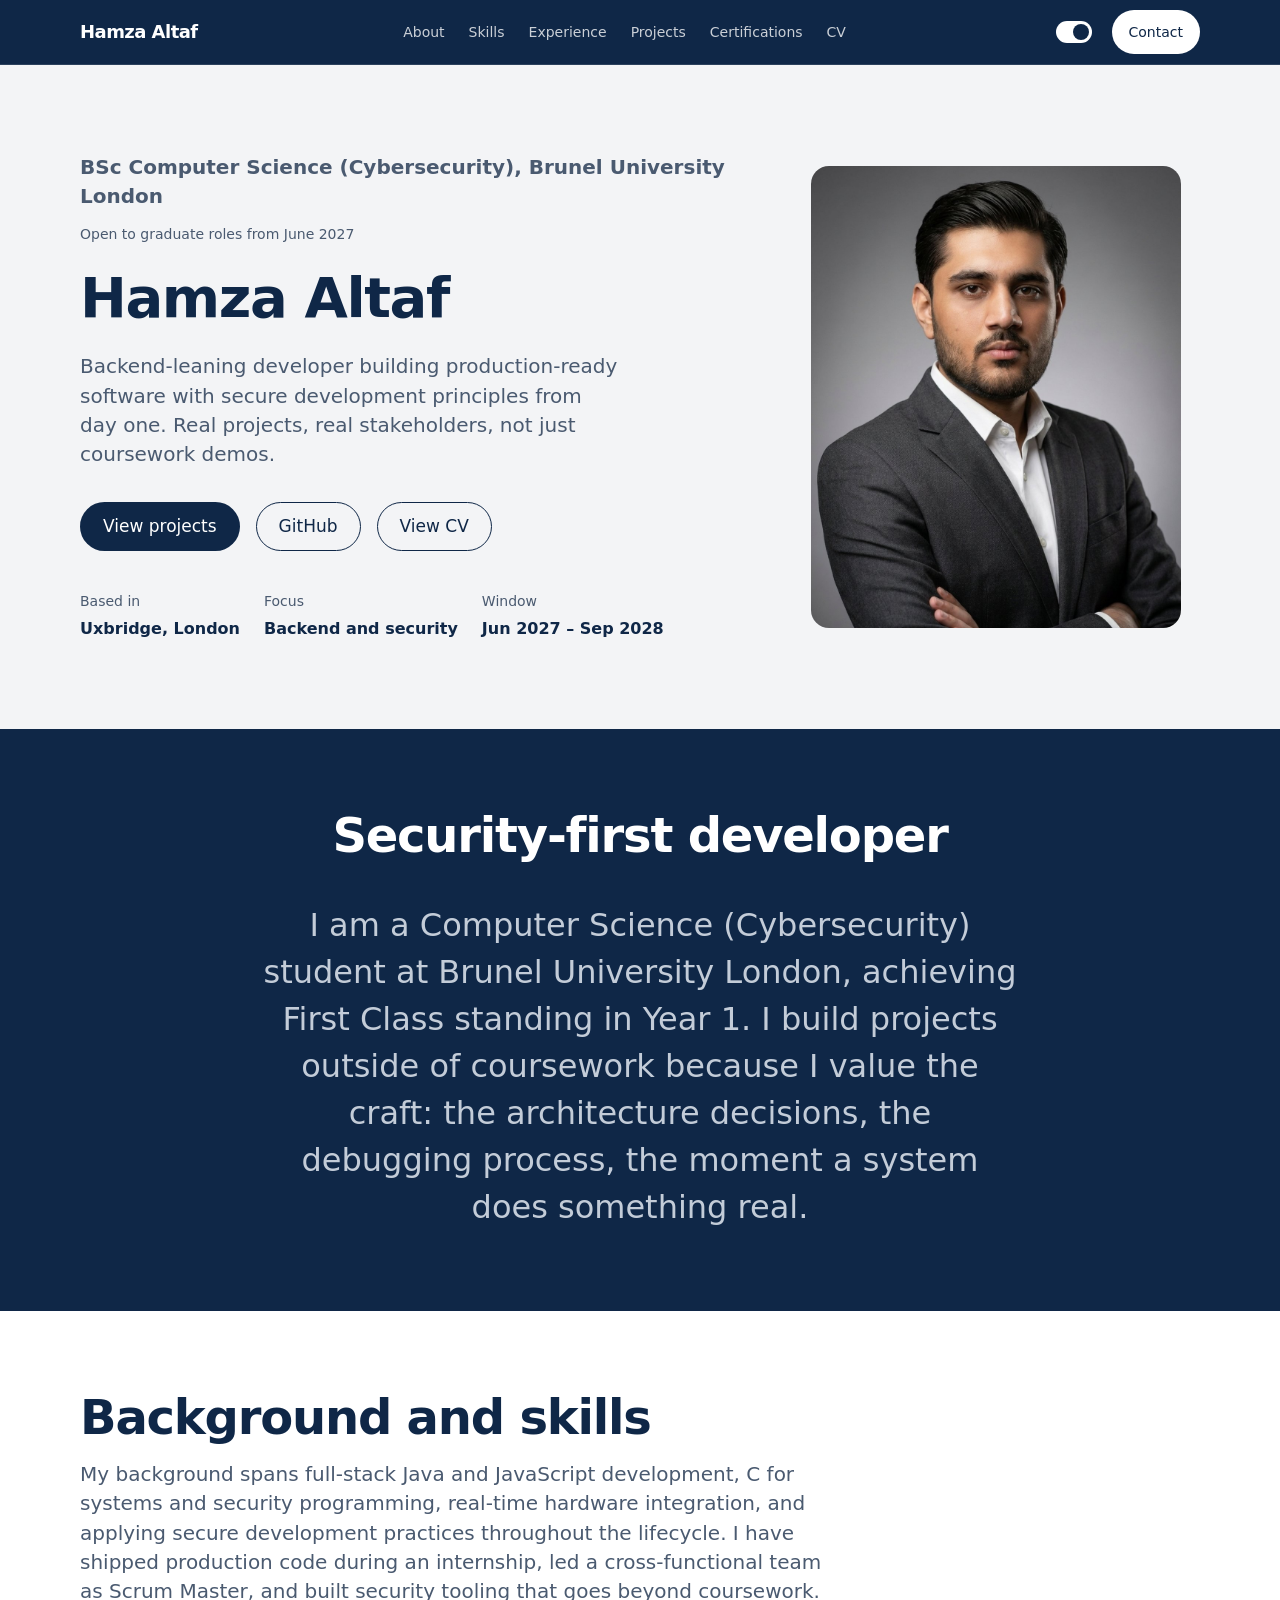
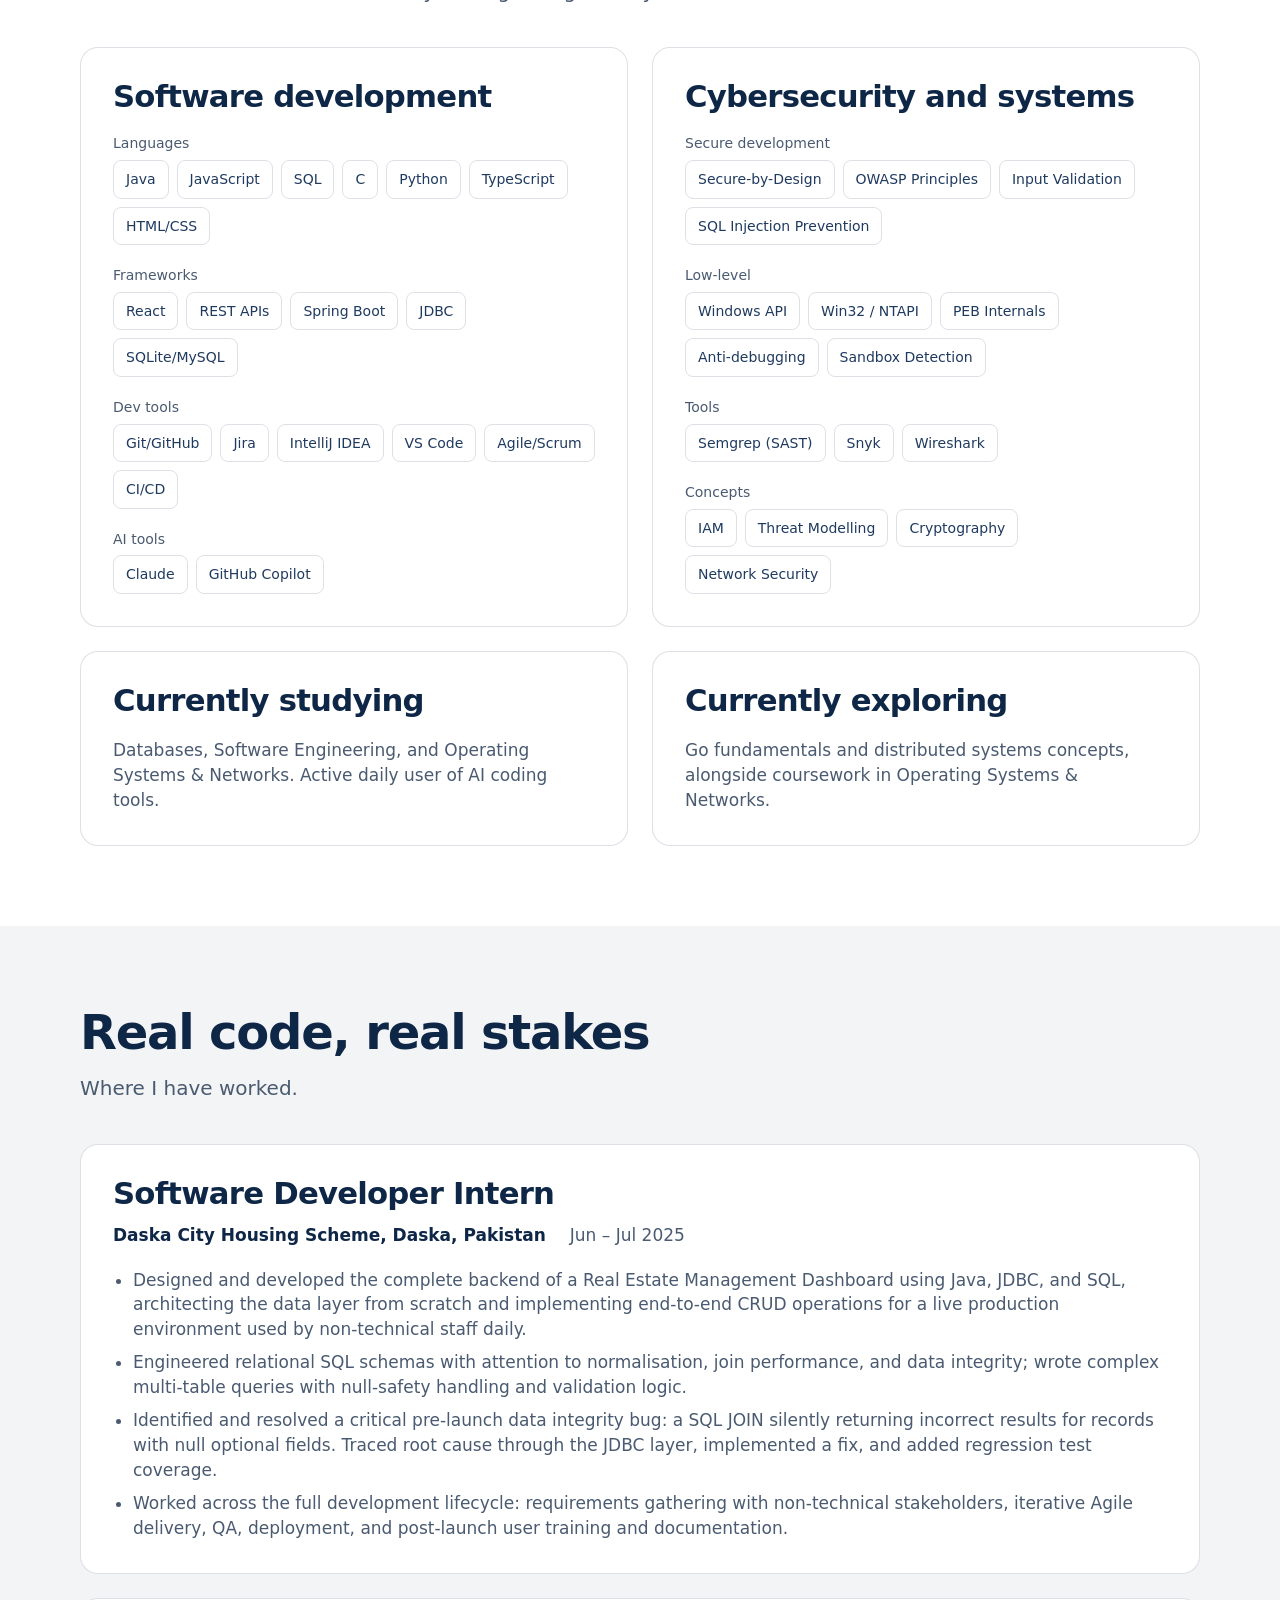
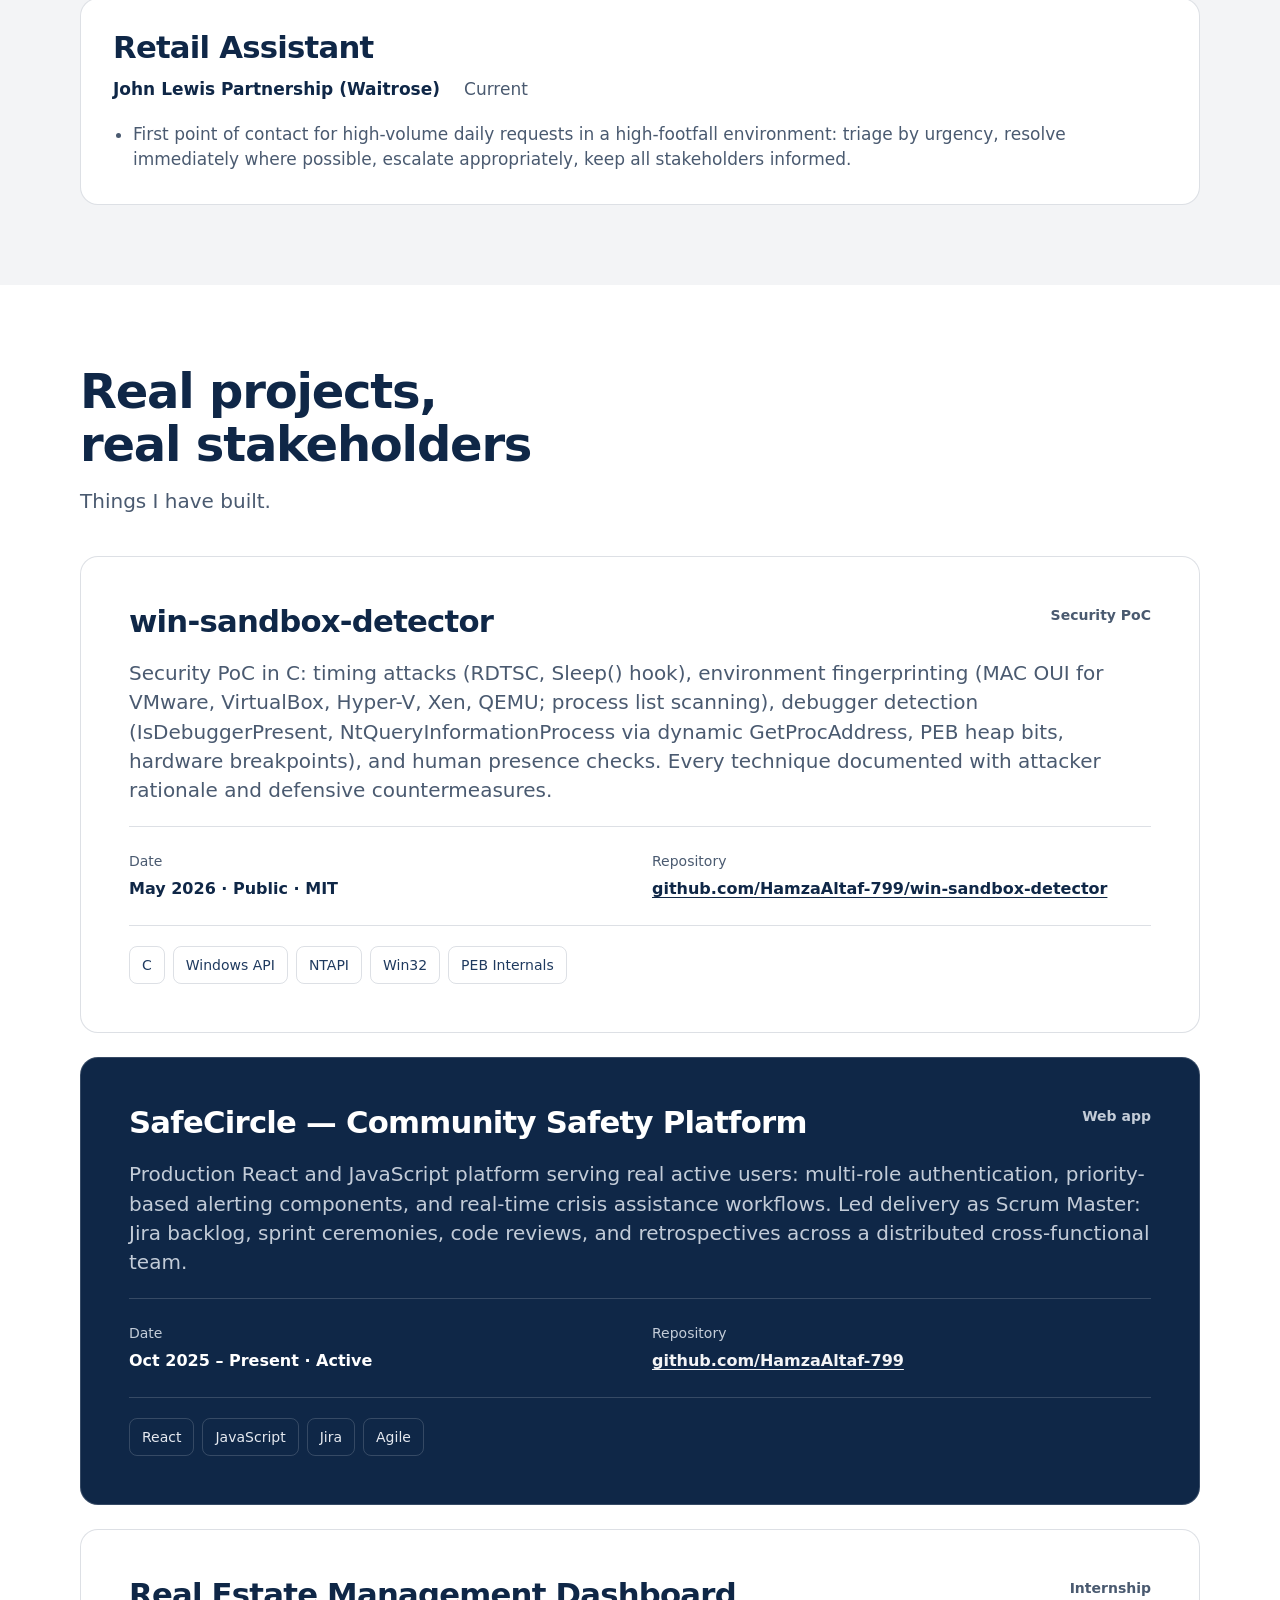
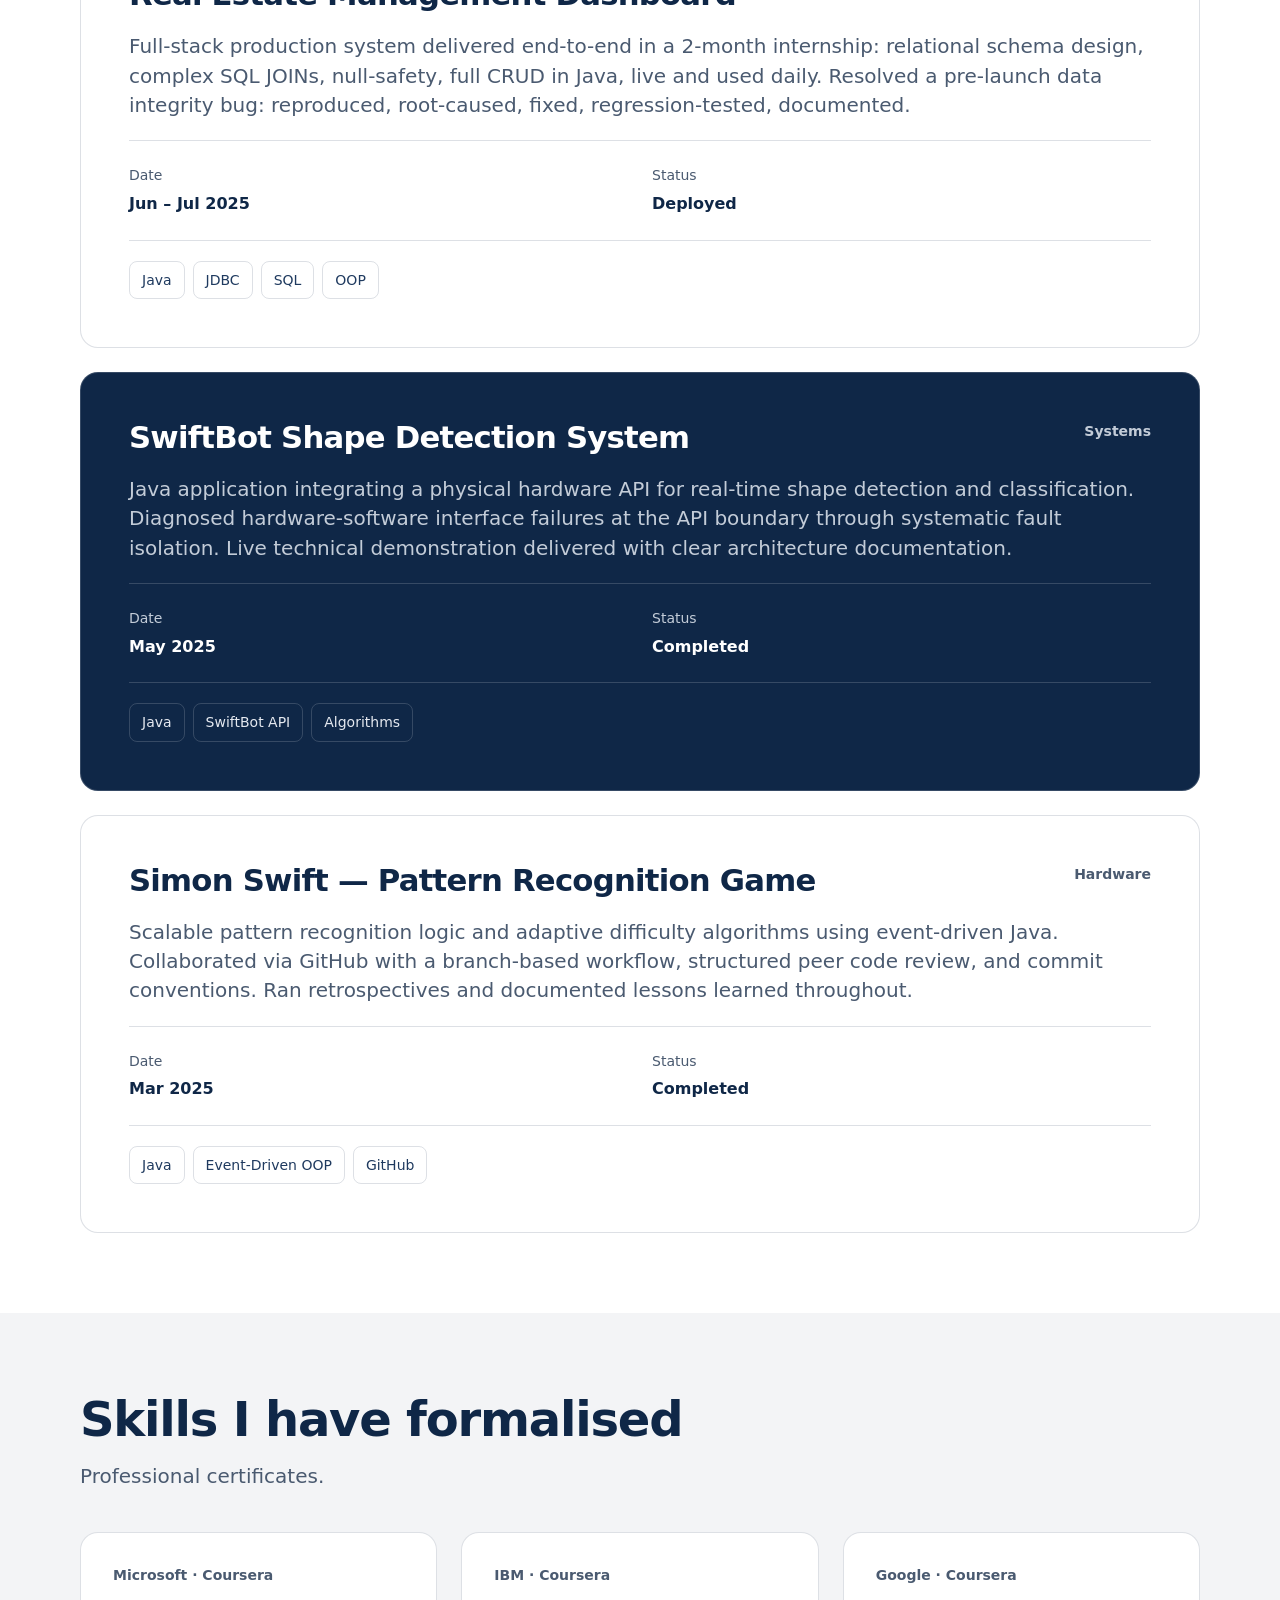
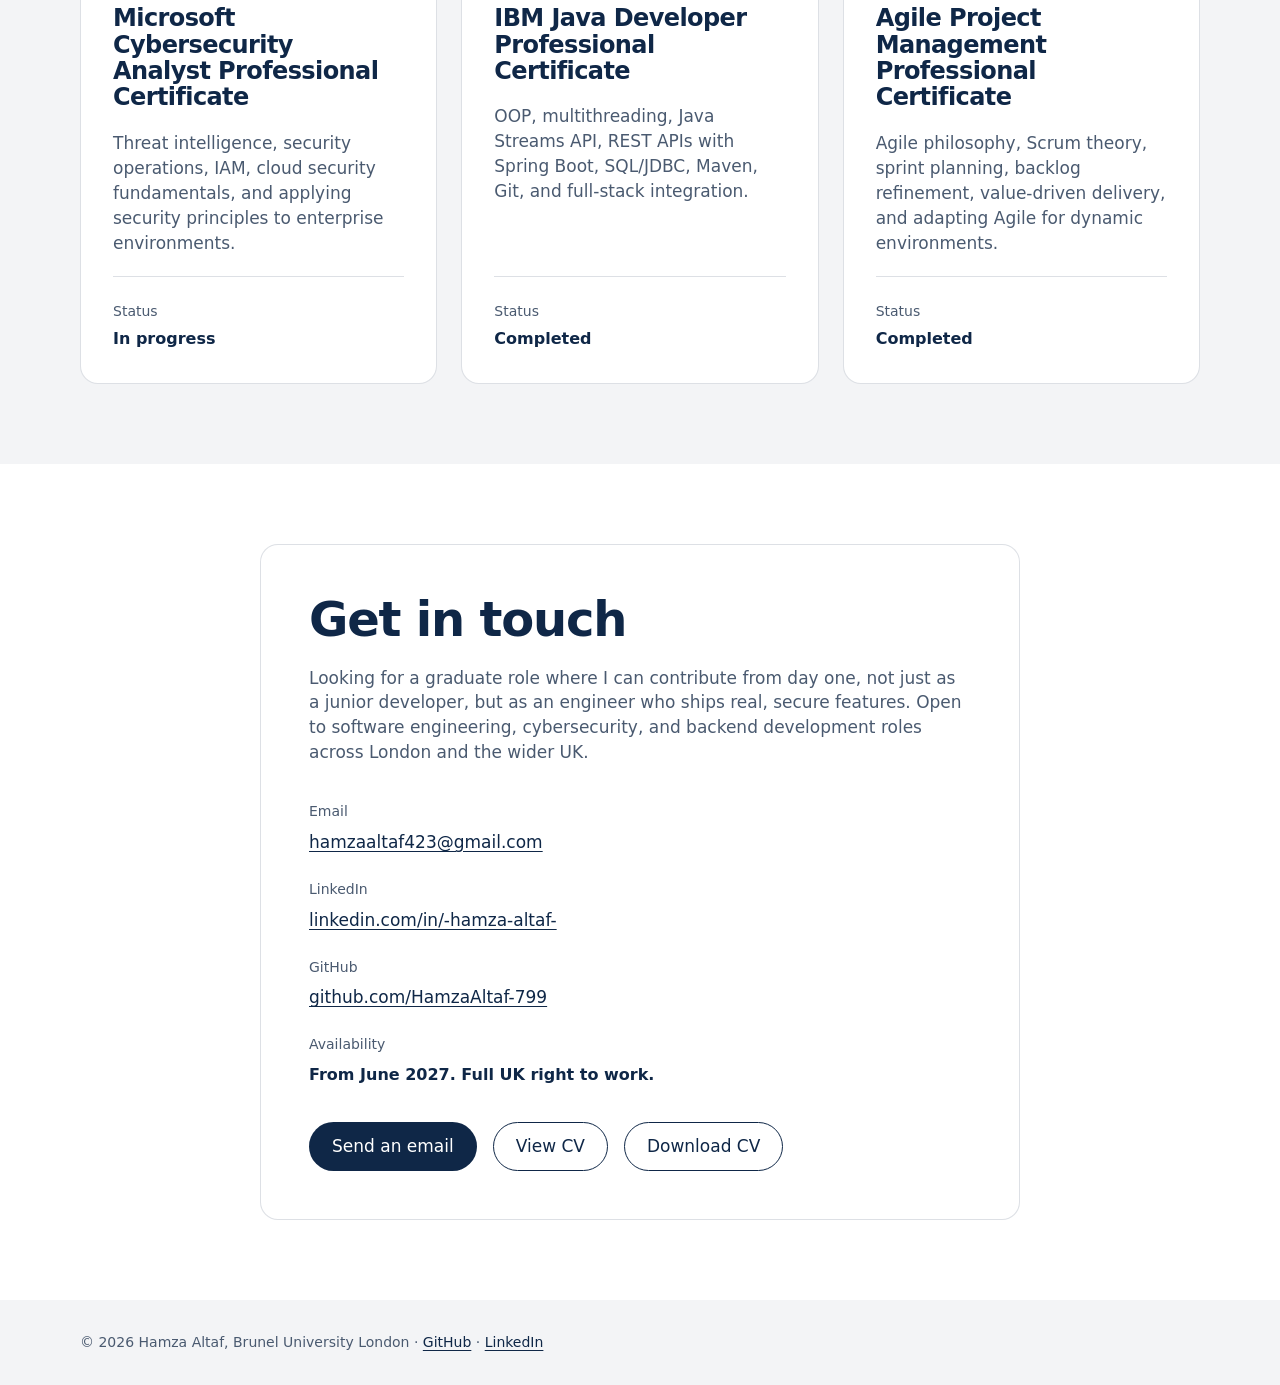
==== commit 3f1449d1: "Update theme color and add versioning to assets Updated theme color and added versioning to CSS and " ====
--- a/index.html
+++ b/index.html
@@ -5,13 +5,13 @@
 <meta name="viewport" content="width=device-width,initial-scale=1.0"/>
 <title>Hamza Altaf — Computer Science (Cybersecurity) Student &amp; Backend Developer</title>
 <meta name="description" content="Portfolio of Hamza Altaf, a final-year Computer Science (Cybersecurity) student at Brunel University London seeking a graduate software engineering role. Backend development, secure systems, and Agile delivery."/>
-<meta name="theme-color" content="#000000"/>
+<meta name="theme-color" content="#0F2747"/>
 <meta property="og:type" content="website"/>
 <meta property="og:title" content="Hamza Altaf — Computer Science (Cybersecurity) Student &amp; Backend Developer"/>
 <meta property="og:description" content="Portfolio of Hamza Altaf, a final-year Computer Science (Cybersecurity) student at Brunel University London seeking a graduate role."/>
 <meta property="og:image" content="https://hamzaaltaf-799.github.io/assets/profile.jpg"/>
 <meta name="twitter:card" content="summary"/>
-<link rel="stylesheet" href="css/style.css"/>
+<link rel="stylesheet" href="css/style.css?v=3"/>
 </head>
 <body data-theme="light">
 <script>
@@ -281,6 +281,6 @@
   </div>
 </footer>
 
-<script src="js/main.js"></script>
+<script src="js/main.js?v=3"></script>
 </body>
 </html>
--- a/css/style.css
+++ b/css/style.css
@@ -1,223 +1,190 @@
-*,*::before,*::after{box-sizing:border-box;margin:0;padding:0}
-html{scroll-behavior:smooth;font-size:16px}
-:root{
-  --ink:#12151a;--ink2:#2c3038;--ink3:#5c6270;--ink4:#8b91a0;
-  --paper:#eef0f3;--paper2:#e2e5eb;--paper3:#d2d6de;
-  --line:#c7cbd4;
-  --accent:#1F3B57;--accent-soft:#dbe4ec;
-  --accent2:#4A6FA0;--accent2-soft:#e7edf4;
-  --mono:"IBM Plex Mono",monospace;--serif:"Newsreader",serif;--sans:"Inter",sans-serif;
-  --gutter:clamp(1.5rem,5vw,5rem);
-  --ease-spring:cubic-bezier(0.34,1.56,0.64,1);
-  --ease-out:cubic-bezier(0.16,1,0.3,1);
+/* Apple design system from DESIGN.md; shared by all portfolio pages. */
+:root {
+  color-scheme: light;
+  --font-body: system-ui, -apple-system, BlinkMacSystemFont, "Segoe UI", sans-serif;
+  --font-display: var(--font-body);
+  /* Brand palette: navy #0F2747, white #FFFFFF, light grey #F3F4F6 */
+  --navy: #0F2747;
+  --navy-deep: #0A1C33;
+  --navy-raised: #16335A;
+  --white: #FFFFFF;
+  --grey: #F3F4F6;
+  --bg: var(--white);
+  --bg-alt: var(--grey);
+  --surface: var(--white);
+  --fg: var(--navy);
+  --muted: #4A5A70;
+  --muted-strong: #1F3A5F;
+  --accent: var(--navy);
+  --border: rgba(15, 39, 71, .14);
+  --band: var(--navy);
+  --btn-bg: var(--navy);
+  --btn-fg: var(--white);
+  --btn-hover: #1A3A66;
+  --focus: var(--navy);
+  --max-width: 1120px;
 }
-body{background:var(--paper);color:var(--ink);font-family:var(--sans);font-weight:400;line-height:1.6;-webkit-font-smoothing:antialiased;overflow-x:hidden}
-a{color:inherit}
-img{max-width:100%;display:block}
+body[data-theme="dark"] {
+  color-scheme: dark;
+  --bg: var(--navy);
+  --bg-alt: var(--navy-deep);
+  --surface: var(--navy-raised);
+  --fg: var(--white);
+  --muted: #C3CCD8;
+  --muted-strong: #E5E9F0;
+  --accent: var(--grey);
+  --border: rgba(255, 255, 255, .16);
+  --band: var(--navy-raised);
+  --btn-bg: var(--grey);
+  --btn-fg: var(--navy);
+  --btn-hover: var(--white);
+  --focus: var(--grey);
+}
+*, *::before, *::after { box-sizing: border-box; }
+* { margin: 0; padding: 0; }
+html { scroll-behavior: smooth; scroll-padding-top: 80px; }
+body { background: var(--bg); color: var(--fg); font-family: var(--font-body); font-size: 1.0625rem; line-height: 1.47; -webkit-font-smoothing: antialiased; }
+a { color: var(--accent); text-decoration: none; }
+a:hover { text-decoration: underline; }
+a:focus-visible, button:focus-visible { outline: 3px solid var(--focus); outline-offset: 5px; }
+.nav a:focus-visible, .nav button:focus-visible { outline-color: var(--white); }
+/* Links share the navy text colour, so underline the ones inside content */
+.info-item a, a.detail-value, .footer a { text-decoration: underline; text-underline-offset: 3px; }
+img { display: block; max-width: 100%; }
+h1, h2, h3, h4 { font-family: var(--font-display); font-weight: 600; letter-spacing: -.025em; line-height: 1.1; text-wrap: balance; }
+h2 { font-size: clamp(2rem, 4vw, 3rem); }
+h3 { font-size: clamp(1.4rem, 2.4vw, 2rem); }
+h4 { font-size: 1.3rem; }
+p { color: var(--muted); }
+.container, .nav-inner, main.section { width: min(var(--max-width), calc(100% - 48px)); margin-inline: auto; }
+.section { padding-block: 80px; }
+.section-header { max-width: 760px; margin-bottom: 40px; }
+.section-header h2, .section-header h3 { margin-bottom: 16px; }
+.section-header > p { font-size: 1.25rem; }
 
-/* skip link */
-.skip-link{position:absolute;left:-999px;top:0;background:var(--ink);color:var(--paper);padding:.75rem 1.25rem;z-index:1000;font-family:var(--mono);font-size:.75rem}
-.skip-link:focus{left:1rem;top:1rem}
+/* Skip link: hidden until focused with the keyboard */
+.skip-link { position: absolute; left: 16px; top: -100px; z-index: 30; padding: 8px 16px; background: var(--bg); color: var(--fg); border-radius: 8px; }
+.skip-link:focus { top: 16px; }
 
-/* focus visibility */
-a:focus-visible,button:focus-visible{outline:2px solid var(--accent);outline-offset:3px}
-
-/* NAV */
-nav{position:fixed;top:0;left:0;right:0;z-index:100;display:flex;justify-content:space-between;align-items:center;padding:1.1rem var(--gutter);background:rgba(238,240,243,0.92);backdrop-filter:blur(16px);border-bottom:1px solid var(--paper3)}
-.nav-logo{font-family:var(--mono);font-weight:500;font-size:.95rem;color:var(--ink);text-decoration:none;letter-spacing:-.01em;line-height:1;transition:opacity .2s}
-.nav-logo:hover{opacity:.6}
-.nav-links{display:flex;gap:2.25rem;align-items:center;list-style:none}
-.nav-links a{font-family:var(--mono);font-size:.68rem;letter-spacing:.08em;text-transform:uppercase;color:var(--ink4);text-decoration:none;transition:color .2s;position:relative;font-weight:400}
-.nav-links a::after{content:"";position:absolute;bottom:-4px;left:0;right:0;height:1px;background:var(--accent);transform:scaleX(0);transform-origin:left;transition:transform .25s var(--ease-out)}
-.nav-links a:hover{color:var(--ink)}
-.nav-links a:hover::after{transform:scaleX(1)}
-.nav-cta{font-family:var(--mono);font-size:.68rem;letter-spacing:.08em;text-transform:uppercase;color:var(--accent);background:none;border:none;text-decoration:none;padding:0;transition:opacity .2s;display:inline-block;cursor:pointer}
-.nav-cta:hover{opacity:.6}
-.nav-toggle{display:none;background:none;border:none;cursor:pointer;padding:.25rem;color:var(--ink)}
-.nav-toggle svg{width:22px;height:22px}
-.nav-mobile{display:none}
-
-/* HERO */
-#hero{min-height:100vh;padding:calc(80px + 3.5rem) var(--gutter) 5rem;display:flex;align-items:center;position:relative}
-.hero-inner{position:relative;z-index:1;width:100%;display:grid;grid-template-columns:1.15fr .85fr;gap:4rem;align-items:center}
-.hero-badge{display:inline-flex;align-items:center;gap:.5rem;font-family:var(--mono);font-size:.68rem;letter-spacing:.1em;text-transform:uppercase;color:var(--accent2);border:1px solid currentColor;padding:.3rem .8rem;border-radius:2px;margin-bottom:2rem}
-.hero-badge::before{content:"";width:6px;height:6px;border-radius:50%;background:var(--accent2);animation:blink 2s infinite}
-@keyframes blink{0%,100%{opacity:1}50%{opacity:.2}}
-.hero-name{font-family:var(--serif);font-size:clamp(3rem,6.5vw,5.5rem);font-weight:600;line-height:1.02;letter-spacing:-.02em;color:var(--ink);margin-bottom:.6rem}
-.hero-name .italic{font-style:italic;font-weight:400;color:var(--accent)}
-.hero-role{font-family:var(--mono);font-size:.78rem;letter-spacing:.06em;color:var(--ink3);margin-bottom:1.6rem}
-.hero-desc{font-size:1.05rem;color:var(--ink2);max-width:460px;line-height:1.75;margin-bottom:2.25rem}
-.hero-actions{display:flex;gap:1rem;flex-wrap:wrap}
-
-/* BUTTONS */
-.btn-primary{font-family:var(--mono);font-size:.72rem;letter-spacing:.08em;text-transform:uppercase;background:var(--ink);color:var(--paper);padding:.75rem 1.5rem;text-decoration:none;border-radius:2px;transition:background .2s,transform .2s var(--ease-spring),box-shadow .2s;display:inline-flex;align-items:center;gap:.5rem;position:relative;overflow:hidden;border:1px solid var(--ink)}
-.btn-primary::before{content:"";position:absolute;inset:0;background:var(--accent);transform:translateY(100%);transition:transform .25s var(--ease-out);z-index:0}
-.btn-primary span{position:relative;z-index:1}
-.btn-primary:hover::before{transform:translateY(0)}
-.btn-primary:hover{box-shadow:0 6px 20px rgba(0,0,0,.18);transform:translateY(-2px)}
-.btn-primary:active{transform:scale(.97) translateY(0);box-shadow:none}
-.btn-ghost{font-family:var(--mono);font-size:.72rem;letter-spacing:.08em;text-transform:uppercase;border:1px solid var(--ink3);color:var(--ink2);padding:.75rem 1.5rem;text-decoration:none;border-radius:2px;transition:border-color .2s,color .2s,transform .2s var(--ease-spring),background .2s;display:inline-flex;align-items:center;gap:.5rem;background:transparent}
-.btn-ghost:hover{border-color:var(--accent);color:var(--accent);transform:translateY(-2px);background:var(--accent-soft)}
-.btn-ghost:active{transform:scale(.97) translateY(0)}
-
-/* HERO PHOTO PANEL */
-.hero-photo-wrap{position:relative}
-.hero-photo-frame{position:relative;border:1px solid var(--line);border-radius:4px;overflow:hidden;background:var(--paper2);aspect-ratio:4/5}
-.hero-photo-frame img{width:100%;height:100%;object-fit:cover;object-position:center 18%}
-.hero-photo-tag{position:absolute;left:1rem;bottom:1rem;right:1rem;display:flex;justify-content:space-between;align-items:center;background:rgba(18,21,26,.82);backdrop-filter:blur(6px);padding:.6rem .9rem;border-radius:2px}
-.hero-photo-tag .t-k{font-family:var(--mono);font-size:.6rem;letter-spacing:.1em;text-transform:uppercase;color:rgba(238,240,243,.5)}
-.hero-photo-tag .t-v{font-family:var(--mono);font-size:.68rem;color:var(--paper);display:flex;align-items:center;gap:.4rem}
-.hero-photo-tag .t-v::before{content:"";width:6px;height:6px;border-radius:50%;background:#5ec98b}
-.hero-meta-strip{display:flex;justify-content:space-between;margin-top:1rem;padding-top:1rem;border-top:1px solid var(--line)}
-.hero-meta-strip div{display:flex;flex-direction:column;gap:.2rem}
-.hero-meta-strip .k{font-family:var(--mono);font-size:.6rem;letter-spacing:.08em;text-transform:uppercase;color:var(--ink4)}
-.hero-meta-strip .v{font-family:var(--mono);font-size:.72rem;color:var(--ink2)}
-
-/* EYEBROW */
-.eyebrow-bar{display:flex;align-items:center;justify-content:space-between;padding:1rem var(--gutter);border-bottom:1px solid var(--paper3);background:var(--paper)}
-.eyebrow{font-family:var(--mono);font-size:.65rem;letter-spacing:.12em;text-transform:uppercase;color:var(--ink4)}
-
-/* SECTIONS */
-section{padding:5.5rem var(--gutter)}
-.section-label{font-family:var(--mono);font-size:.65rem;letter-spacing:.16em;text-transform:uppercase;color:var(--ink4);margin-bottom:1rem}
-.section-title{font-family:var(--serif);font-size:clamp(2rem,4vw,3.4rem);font-weight:600;line-height:1.08;letter-spacing:-.02em;color:var(--ink);margin-bottom:2.75rem}
-.section-title .italic{font-style:italic;font-weight:400;color:var(--accent)}
-
-/* ABOUT */
-#about{background:var(--paper)}
-.about-grid{display:grid;grid-template-columns:3fr 2fr;gap:4.5rem}
-.about-text{font-size:1rem;color:var(--ink2);line-height:1.85}
-.about-text p{margin-bottom:1.1rem}
-.about-text strong{color:var(--ink);font-weight:600}
-.skills-section{margin-top:2.75rem;display:flex;flex-direction:column;gap:1.5rem}
-.skill-block{border:1px solid var(--paper3);border-radius:4px;overflow:hidden;transition:box-shadow .2s}
-.skill-block:hover{box-shadow:0 4px 20px rgba(0,0,0,.05)}
-.skill-block-head{background:var(--paper2);padding:.7rem 1.1rem;font-family:var(--mono);font-size:.66rem;letter-spacing:.12em;text-transform:uppercase;color:var(--ink3);border-bottom:1px solid var(--paper3)}
-.skill-block-body{padding:1.1rem;display:flex;flex-direction:column;gap:.75rem}
-.skill-row{display:flex;gap:1rem;align-items:flex-start}
-.skill-key{font-family:var(--mono);font-size:.63rem;letter-spacing:.05em;color:var(--ink4);min-width:105px;padding-top:.2rem;flex-shrink:0}
-.pill-row{display:flex;flex-wrap:wrap;gap:.4rem}
-.pill{font-family:var(--mono);font-size:.64rem;letter-spacing:.02em;padding:.24rem .6rem;border-radius:2px;border:1px solid var(--paper3);color:var(--ink3);background:var(--paper);transition:border-color .2s,color .2s,transform .15s var(--ease-spring),background .2s;cursor:default}
-.pill:hover{border-color:var(--ink3);color:var(--ink);transform:translateY(-1px);background:var(--paper2)}
-.pill.hi{border-color:var(--ink2);color:var(--ink)}
-.pill.sec{border-color:var(--accent2);color:var(--accent2);background:var(--accent2-soft)}
-.about-sidebar{display:flex;flex-direction:column;gap:1.25rem}
-.aside-avail{padding:1.4rem;border:1px solid var(--accent2);border-radius:4px;background:var(--accent2-soft)}
-.aside-avail .avail-head{display:flex;align-items:center;gap:.5rem;font-family:var(--mono);font-size:.66rem;letter-spacing:.1em;text-transform:uppercase;color:var(--accent2);margin-bottom:.7rem}
-.aside-avail .avail-head::before{content:"";width:6px;height:6px;border-radius:50%;background:var(--accent2);animation:blink 2s infinite}
-.aside-avail p{font-size:.86rem;color:var(--ink2);line-height:1.6}
-.aside-learning{padding:1.4rem;border:1px solid var(--paper3);border-radius:4px}
-.aside-learning .lbl{font-family:var(--mono);font-size:.62rem;letter-spacing:.1em;text-transform:uppercase;color:var(--ink4);margin-bottom:.6rem}
-.aside-learning p{font-size:.86rem;color:var(--ink2);line-height:1.6}
-.aside-cv{display:flex;flex-direction:column;gap:.6rem;padding:1.4rem;border:1px solid var(--paper3);border-radius:4px;background:var(--paper2)}
-.aside-cv .lbl{font-family:var(--mono);font-size:.62rem;letter-spacing:.1em;text-transform:uppercase;color:var(--ink4)}
-.aside-cv .btns{display:flex;gap:.6rem;flex-wrap:wrap}
-.btn-sm{font-family:var(--mono);font-size:.65rem;letter-spacing:.06em;text-transform:uppercase;border:1px solid var(--ink3);color:var(--ink2);padding:.55rem 1rem;text-decoration:none;border-radius:2px;transition:border-color .2s,color .2s,background .2s;display:inline-flex;align-items:center;gap:.4rem;background:var(--paper)}
-.btn-sm:hover{border-color:var(--accent);color:var(--accent);background:var(--accent-soft)}
-
-/* EXPERIENCE */
-#experience{background:var(--paper)}
-.exp-list{display:flex;flex-direction:column;border:1px solid var(--paper3);border-radius:4px;overflow:hidden;background:var(--paper)}
-.exp-item{padding:1.9rem 2rem;border-bottom:1px solid var(--paper3);transition:background .2s}
-.exp-item:last-child{border-bottom:none}
-.exp-item:hover{background:var(--paper2)}
-.exp-header{display:flex;justify-content:space-between;align-items:flex-start;margin-bottom:.4rem;gap:1rem;flex-wrap:wrap}
-.exp-title{font-family:var(--serif);font-size:1.1rem;font-weight:600;letter-spacing:-.01em;color:var(--ink);line-height:1.2}
-.exp-date{font-family:var(--mono);font-size:.63rem;color:var(--ink4);white-space:nowrap;padding-top:.25rem}
-.exp-org{font-family:var(--mono);font-size:.68rem;color:var(--accent2);letter-spacing:.04em;margin-bottom:.9rem}
-.exp-bullets{display:flex;flex-direction:column;gap:.5rem}
-.exp-bullet{font-size:.89rem;color:var(--ink3);line-height:1.6;padding-left:1rem;position:relative}
-.exp-bullet::before{content:"—";position:absolute;left:0;color:var(--ink4);font-size:.75rem}
-
-/* PROJECTS */
-#projects{background:var(--paper2)}
-.proj-list{display:flex;flex-direction:column;border:1px solid var(--paper3);border-radius:4px;overflow:hidden;background:var(--paper)}
-.proj-item{display:grid;grid-template-columns:64px 1fr 130px;gap:1.75rem;align-items:start;padding:1.9rem;border-bottom:1px solid var(--paper3);transition:background .2s;position:relative}
-.proj-item:last-child{border-bottom:none}
-.proj-item::before{content:"";position:absolute;left:0;top:0;bottom:0;width:3px;background:var(--accent);transform:scaleY(0);transform-origin:bottom;transition:transform .3s var(--ease-out)}
-.proj-item:hover{background:var(--paper2)}
-.proj-item:hover::before{transform:scaleY(1)}
-.proj-num{font-family:var(--mono);font-size:.63rem;letter-spacing:.06em;color:var(--ink4);padding-top:.2rem}
-.proj-content h3{font-family:var(--serif);font-size:1.15rem;font-weight:600;letter-spacing:-.01em;color:var(--ink);margin-bottom:.3rem;line-height:1.2}
-.proj-meta{display:flex;align-items:center;gap:.5rem;margin-bottom:.5rem;flex-wrap:wrap}
-.proj-date{font-family:var(--mono);font-size:.6rem;color:var(--ink4);letter-spacing:.04em}
-.proj-link{font-family:var(--mono);font-size:.6rem;color:var(--accent);letter-spacing:.04em;text-decoration:none;transition:opacity .2s}
-.proj-link:hover{opacity:.7}
-.proj-content p{font-size:.89rem;color:var(--ink3);line-height:1.6;margin-bottom:.75rem}
-.proj-tags{display:flex;flex-wrap:wrap;gap:.35rem}
-.ptag{font-family:var(--mono);font-size:.6rem;letter-spacing:.03em;padding:.2rem .55rem;border-radius:2px;border:1px solid var(--paper3);color:var(--ink4);transition:border-color .2s,color .2s}
-.proj-item:hover .ptag{color:var(--ink3)}
-.proj-side{display:flex;flex-direction:column;align-items:flex-end;gap:.5rem;padding-top:.2rem}
-.proj-badge{font-family:var(--mono);font-size:.6rem;letter-spacing:.08em;text-transform:uppercase;padding:.25rem .6rem;border-radius:2px;border:1px solid var(--paper3);color:var(--ink4)}
-.proj-badge.new{border-color:var(--accent);color:var(--accent);background:var(--accent-soft)}
-.proj-arrow{width:30px;height:30px;border:1px solid var(--paper3);border-radius:50%;display:flex;align-items:center;justify-content:center;font-size:.8rem;color:var(--ink4);transition:border-color .2s,color .2s,transform .25s var(--ease-spring),background .2s}
-.proj-item:hover .proj-arrow{border-color:var(--accent);color:var(--accent);transform:translateX(4px) scale(1.08);background:var(--accent-soft)}
-
-/* CERTS */
-#certifications{background:var(--paper)}
-.cert-grid{display:grid;grid-template-columns:repeat(3,1fr);gap:1.25rem}
-.cert-card{background:var(--paper);border:1px solid var(--paper3);border-radius:4px;padding:1.75rem;text-decoration:none;color:inherit;display:flex;flex-direction:column;gap:.9rem;transition:border-color .25s,transform .25s var(--ease-spring),box-shadow .25s;position:relative;overflow:hidden}
-.cert-card::before{content:"";position:absolute;top:0;left:0;right:0;height:3px;background:var(--accent);transform:scaleX(0);transform-origin:left;transition:transform .35s var(--ease-out)}
-.cert-card:hover{transform:translateY(-4px);box-shadow:0 12px 30px rgba(0,0,0,.07)}
-.cert-card:hover::before{transform:scaleX(1)}
-.cert-icon{width:36px;height:36px;border-radius:4px;background:var(--paper2);display:flex;align-items:center;justify-content:center}
-.cert-icon svg{width:18px;height:18px;color:var(--accent2)}
-.cert-issuer{font-family:var(--mono);font-size:.6rem;letter-spacing:.08em;text-transform:uppercase;color:var(--ink4)}
-.cert-title{font-size:.93rem;font-weight:600;color:var(--ink);line-height:1.4}
-.cert-desc{font-size:.81rem;color:var(--ink3);line-height:1.6;flex:1}
-.cert-footer{display:flex;justify-content:space-between;align-items:center;margin-top:auto}
-.cert-status{font-family:var(--mono);font-size:.6rem;letter-spacing:.06em;text-transform:uppercase;padding:.25rem .6rem;border-radius:2px}
-.cert-status.done{color:var(--accent2);border:1px solid currentColor;background:var(--accent2-soft)}
-.cert-status.progress{color:var(--accent);border:1px solid currentColor;background:var(--accent-soft)}
-.cert-lnk{font-family:var(--mono);font-size:.62rem;color:var(--ink4);text-decoration:none;transition:color .2s,transform .2s;display:inline-block}
-.cert-card:hover .cert-lnk{color:var(--accent);transform:translateX(2px)}
-
-/* CONTACT */
-#contact{background:var(--ink);color:var(--paper)}
-#contact .section-label{color:rgba(238,240,243,.4)}
-#contact .section-title{color:var(--paper)}
-#contact .section-title .italic{color:var(--paper);opacity:.55}
-.contact-grid{display:grid;grid-template-columns:1fr 1fr;gap:4.5rem;align-items:start}
-.contact-left p{font-size:1rem;color:rgba(238,240,243,.6);line-height:1.75;margin-bottom:2rem}
-.contact-left strong{color:var(--paper)}
-.contact-links{display:flex;flex-direction:column;border:1px solid rgba(238,240,243,.1);border-radius:4px;overflow:hidden}
-.contact-row{display:flex;align-items:center;gap:1.1rem;padding:1.1rem 1.4rem;border-bottom:1px solid rgba(238,240,243,.08);text-decoration:none;color:inherit;transition:background .2s,padding-left .2s var(--ease-out)}
-.contact-row:last-child{border-bottom:none}
-.contact-row:hover{background:rgba(238,240,243,.05);padding-left:1.8rem}
-.contact-icon{width:18px;height:18px;color:rgba(238,240,243,.35);flex-shrink:0}
-.contact-info-lbl{font-family:var(--mono);font-size:.6rem;letter-spacing:.08em;text-transform:uppercase;color:rgba(238,240,243,.35);margin-bottom:.15rem}
-.contact-info-val{font-size:.86rem;color:rgba(238,240,243,.75);transition:color .2s}
-.contact-row:hover .contact-info-val{color:var(--paper)}
-.contact-right{display:flex;flex-direction:column;gap:1.75rem}
-.contact-note{padding:1.75rem;border:1px solid rgba(238,240,243,.12);border-radius:4px;background:rgba(238,240,243,.03)}
-.contact-note p{font-size:.88rem;color:rgba(238,240,243,.55);line-height:1.7;margin-bottom:1.1rem}
-.btn-light{font-family:var(--mono);font-size:.7rem;letter-spacing:.06em;text-transform:uppercase;background:var(--paper);color:var(--ink);padding:.7rem 1.5rem;text-decoration:none;border-radius:2px;display:inline-flex;align-items:center;gap:.5rem;transition:background .2s,transform .2s var(--ease-spring),box-shadow .2s;border:1px solid var(--paper)}
-.btn-light:hover{background:var(--paper2);transform:translateY(-2px);box-shadow:0 6px 16px rgba(255,255,255,.08)}
-
-/* FOOTER */
-footer{background:var(--ink);color:rgba(238,240,243,.3);border-top:1px solid rgba(238,240,243,.08);padding:1.4rem var(--gutter);display:flex;justify-content:space-between;align-items:center;flex-wrap:wrap;gap:.5rem}
-.footer-l,.footer-r{font-family:var(--mono);font-size:.66rem;letter-spacing:.06em}
-footer a{color:rgba(238,240,243,.4);text-decoration:none;transition:color .2s}
-footer a:hover{color:var(--paper)}
-
-/* REVEAL */
-.reveal{opacity:0;transform:translateY(24px);transition:opacity .7s var(--ease-out),transform .7s var(--ease-out)}
-.reveal.up{opacity:1;transform:none}
-@media (prefers-reduced-motion:reduce){
-  .reveal{opacity:1;transform:none;transition:none}
-  html{scroll-behavior:auto}
-  *{animation-duration:.01ms!important;transition-duration:.01ms!important}
+.nav { position: sticky; top: 0; z-index: 20; background: var(--navy); color: var(--white); border-bottom: 1px solid rgba(255, 255, 255, .12); }
+body[data-theme="dark"] .nav { background: var(--navy-deep); }
+.nav-inner { min-height: 64px; display: flex; align-items: center; justify-content: space-between; gap: 24px; }
+.nav-logo { font-size: 1.125rem; font-weight: 600; letter-spacing: -.03em; white-space: nowrap; color: inherit; }
+.nav-links, .nav-actions { display: flex; align-items: center; gap: 24px; }
+.nav-links a, .nav-cta { display: inline-flex; align-items: center; min-height: 44px; color: rgba(255, 255, 255, .78); font-size: .875rem; }
+.nav-links a.active { color: #fff; text-decoration: underline; text-underline-offset: 6px; }
+.nav-actions { gap: 16px; }
+.nav-actions .nav-cta { background: var(--white); color: var(--navy); }
+.nav-actions .nav-cta:hover { background: var(--grey); }
+.primary-btn, .ghost-btn { display: inline-flex; align-items: center; justify-content: center; min-height: 44px; padding: 11px 22px; border: 1px solid transparent; border-radius: 9999px; font: inherit; font-weight: 400; cursor: pointer; transition: transform .2s ease, background .2s ease; }
+.primary-btn { background: var(--btn-bg); color: var(--btn-fg); }
+.primary-btn:hover { background: var(--btn-hover); text-decoration: none; }
+.ghost-btn { color: var(--accent); border-color: var(--accent); background: transparent; }
+.ghost-btn:hover { text-decoration: none; background: var(--bg-alt); }
+.primary-btn:active, .ghost-btn:active, button:active { transform: scale(.95); }
+.primary-btn-sm { font-size: .875rem; padding: 8px 16px; }
+.cta-center, .cta-buttons, .contact-actions, .hero-cta { display: flex; flex-wrap: wrap; gap: 16px; }
+.cta-center, .cta-buttons { justify-content: center; }
+.theme-toggle { border: none; background: transparent; width: 44px; height: 44px; display: grid; place-items: center; cursor: pointer; flex: none; }
+.theme-toggle-track { position: relative; width: 36px; height: 22px; border-radius: 9999px; background: rgba(255, 255, 255, .28); }
+.theme-toggle-thumb { position: absolute; width: 16px; height: 16px; top: 3px; left: 3px; border-radius: 50%; background: #fff; transition: transform .2s ease; }
+body[data-theme="light"] .theme-toggle-track { background: var(--white); }
+body[data-theme="light"] .theme-toggle-thumb { transform: translateX(14px); background: var(--navy); }
+.theme-toggle-label { display: none; }
+.hero { background: var(--bg-alt); padding-block: 88px; }
+.hero-inner { display: grid; grid-template-columns: minmax(0, 1.35fr) minmax(0, .85fr); align-items: center; gap: 64px; }
+.hero-label { display: flex; flex-direction: column; gap: 12px; margin-bottom: 24px; }
+.hero-availability { color: var(--muted); font-size: .875rem; }
+.hero-status { display: none; }
+.hero-role { font-size: 1.25rem; font-weight: 600; }
+.hero-title { max-width: 16ch; font-size: clamp(2.5rem, 4.6vw, 3.5rem); line-height: 1.07; margin-bottom: 24px; }
+.hero-subtitle { max-width: 540px; font-size: 1.25rem; margin-bottom: 32px; }
+.hero-meta { display: flex; flex-wrap: wrap; gap: 24px; margin-top: 40px; }
+.meta-item, .meta, .detail-item { display: flex; flex-direction: column; gap: 6px; }
+.meta-label, .detail-label, .info-label { color: var(--muted); font-size: .875rem; }
+.meta-value, .detail-value { color: var(--fg); font-size: 1rem; font-weight: 600; }
+a.detail-value { color: var(--accent); overflow-wrap: anywhere; }
+.hero-image-frame { width: 100%; max-width: 370px; margin-inline: auto; aspect-ratio: 4 / 5; }
+.hero-image { width: 100%; height: 100%; object-fit: cover; object-position: center 22%; border-radius: 18px; }
+.proof-section { padding-block: 40px; }
+.proof-grid { display: grid; grid-template-columns: repeat(4, minmax(0, 1fr)); gap: 24px; }
+.proof-item { text-align: center; padding: 16px; }
+.proof-number { display: block; font-size: clamp(1.8rem, 3vw, 2.5rem); font-weight: 600; letter-spacing: -.03em; margin-bottom: 8px; }
+.proof-label { font-size: .875rem; color: var(--muted); }
+.about-section, .final-cta { background: var(--band); --fg: var(--white); --muted: #C3CCD8; --muted-strong: #E5E9F0; --accent: var(--grey); --border: rgba(255, 255, 255, .16); color: var(--fg); }
+.about-section .container { max-width: 800px; text-align: center; }
+.about-section .section-header { margin-inline: auto; }
+.about-content { max-width: 760px; margin-inline: auto; }
+.about-content p { font-size: clamp(1.4rem, 2.8vw, 2rem); line-height: 1.47; }
+.featured-work { background: var(--bg-alt); }
+.featured-grid, .capabilities-grid, .secondary-projects { display: grid; gap: 24px; grid-template-columns: repeat(3, minmax(0, 1fr)); }
+.glass { background: var(--surface); border: 1px solid var(--border); border-radius: 18px; }
+.featured-card, .project-card, .capability-card, .capability-section, .project-showcase, .timeline-item, .contact-card { padding: 32px; display: flex; flex-direction: column; gap: 20px; min-width: 0; }
+.featured-card h3 { font-size: 1.5rem; }
+/* Certificate cards are links: keep text in the normal colour, show hover on the border */
+a.featured-card { color: var(--fg); transition: border-color .2s ease; }
+a.featured-card:hover { text-decoration: none; border-color: var(--accent); }
+.card-badge, .project-status { color: var(--muted); font-size: .875rem; font-weight: 600; }
+.card-details { margin-top: auto; padding-top: 24px; border-top: 1px solid var(--border); display: grid; gap: 16px; }
+.capability-skills, .card-tags, .tech-list { display: flex; flex-wrap: wrap; gap: 8px; }
+.tag, .skill, .tech-item { padding: 8px 12px; border: 1px solid var(--border); border-radius: 8px; font-size: .875rem; color: var(--muted-strong); }
+.capabilities-grid.stacked { grid-template-columns: repeat(2, minmax(0, 1fr)); }
+.featured-projects, .timeline { display: flex; flex-direction: column; gap: 24px; }
+.project-showcase { padding: 48px; }
+.project-showcase:nth-child(2n) { background: var(--navy); --fg: var(--white); --muted: #C3CCD8; --muted-strong: #E5E9F0; --border: rgba(255, 255, 255, .16); --accent: var(--grey); color: var(--fg); }
+/* In dark mode the cards are already navy, so alternate panels use the page background instead */
+body[data-theme="dark"] .project-showcase:nth-child(2n) { background: var(--bg); }
+.project-header { display: flex; align-items: start; gap: 24px; justify-content: space-between; }
+.project-header h3 { max-width: 720px; }
+.project-status { flex-shrink: 0; }
+.project-lead { font-size: 1.25rem; }
+.project-meta-grid { display: grid; grid-template-columns: repeat(2, minmax(0, 1fr)); gap: 24px; padding-block: 24px; border-block: 1px solid var(--border); }
+.timeline-meta { display: flex; flex-wrap: wrap; gap: 12px 24px; }
+.timeline-meta h3 { width: 100%; }
+.company { font-weight: 600; }
+.date { color: var(--muted); }
+.timeline-details { padding-left: 20px; color: var(--muted); }
+.timeline-details li + li { margin-top: 8px; }
+.experience-connection p { margin-top: 16px; }
+.section-contact { min-height: calc(100vh - 160px); display: flex; align-items: center; justify-content: center; }
+.contact-card { width: min(100%, 760px); margin-inline: auto; padding: 48px; }
+.contact-info { display: grid; gap: 24px; margin-block: 16px; }
+.info-item { display: flex; flex-direction: column; gap: 8px; overflow-wrap: anywhere; }
+.cta-content { max-width: 680px; margin-inline: auto; text-align: center; }
+.cta-content h2 { margin-bottom: 20px; }
+.cta-content p { margin-bottom: 32px; font-size: 1.25rem; }
+.footer { background: var(--bg-alt); padding-block: 32px; }
+.footer p { font-size: .875rem; }
+@media (max-width: 1023px) {
+ .nav-inner { flex-wrap: wrap; gap: 0 16px; padding-block: 8px; }
+ .nav-links { order: 3; width: 100%; justify-content: center; flex-wrap: wrap; gap: 8px 24px; }
+ .hero-inner { gap: 32px; }
+ .featured-grid, .capabilities-grid, .secondary-projects { grid-template-columns: repeat(2, minmax(0, 1fr)); }
 }
-
-@media(max-width:900px){
-  .hero-inner,.about-grid,.contact-grid{grid-template-columns:1fr;gap:2.5rem}
-  .hero-photo-wrap{order:-1;max-width:280px}
-  .cert-grid{grid-template-columns:1fr}
-  .proj-item{grid-template-columns:44px 1fr;gap:1rem}
-  .proj-side{display:none}
-  nav .nav-links{display:none}
-  .nav-toggle{display:block}
-  .nav-mobile.open{display:flex}
-  .nav-mobile{position:fixed;top:64px;left:0;right:0;bottom:0;background:var(--paper);z-index:99;flex-direction:column;padding:2rem var(--gutter);gap:1.75rem;border-top:1px solid var(--paper3)}
-  .nav-mobile a{font-family:var(--mono);font-size:.9rem;letter-spacing:.06em;text-transform:uppercase;color:var(--ink2);text-decoration:none}
+@media (max-width: 734px) {
+ .section { padding-block: 48px; }
+ .hero { padding-block: 48px; }
+ .hero-inner { grid-template-columns: 1fr; text-align: center; }
+ .hero-title, .hero-subtitle { margin-inline: auto; }
+ .hero-cta, .hero-meta { justify-content: center; }
+ .hero-title { font-size: 2.5rem; max-width: 19ch; }
+ .hero-image-frame { max-width: 300px; margin-top: 16px; }
+ .proof-grid { grid-template-columns: repeat(2, minmax(0, 1fr)); gap: 16px; }
+ .featured-grid, .capabilities-grid, .secondary-projects, .capabilities-grid.stacked { grid-template-columns: 1fr; }
+ .project-meta-grid { grid-template-columns: 1fr; }
+ .project-header { flex-direction: column; gap: 12px; }
+ .project-showcase, .contact-card { padding: 24px; }
+ .nav-cta { display: none; }
 }
+@media (max-width: 419px) {
+ .container, .nav-inner, main.section { width: calc(100% - 32px); }
+ .nav-links { gap: 0 16px; }
+ .nav-actions { gap: 8px; }
+ .hero-title { font-size: 2.125rem; }
+ .hero-subtitle { font-size: 1.125rem; }
+ .featured-card, .capability-card, .capability-section, .timeline-item { padding: 24px; }
+}
+@media (prefers-reduced-motion: reduce) {
+ html { scroll-behavior: auto; }
+ *, *::before, *::after { transition: none !important; animation: none !important; }
+}
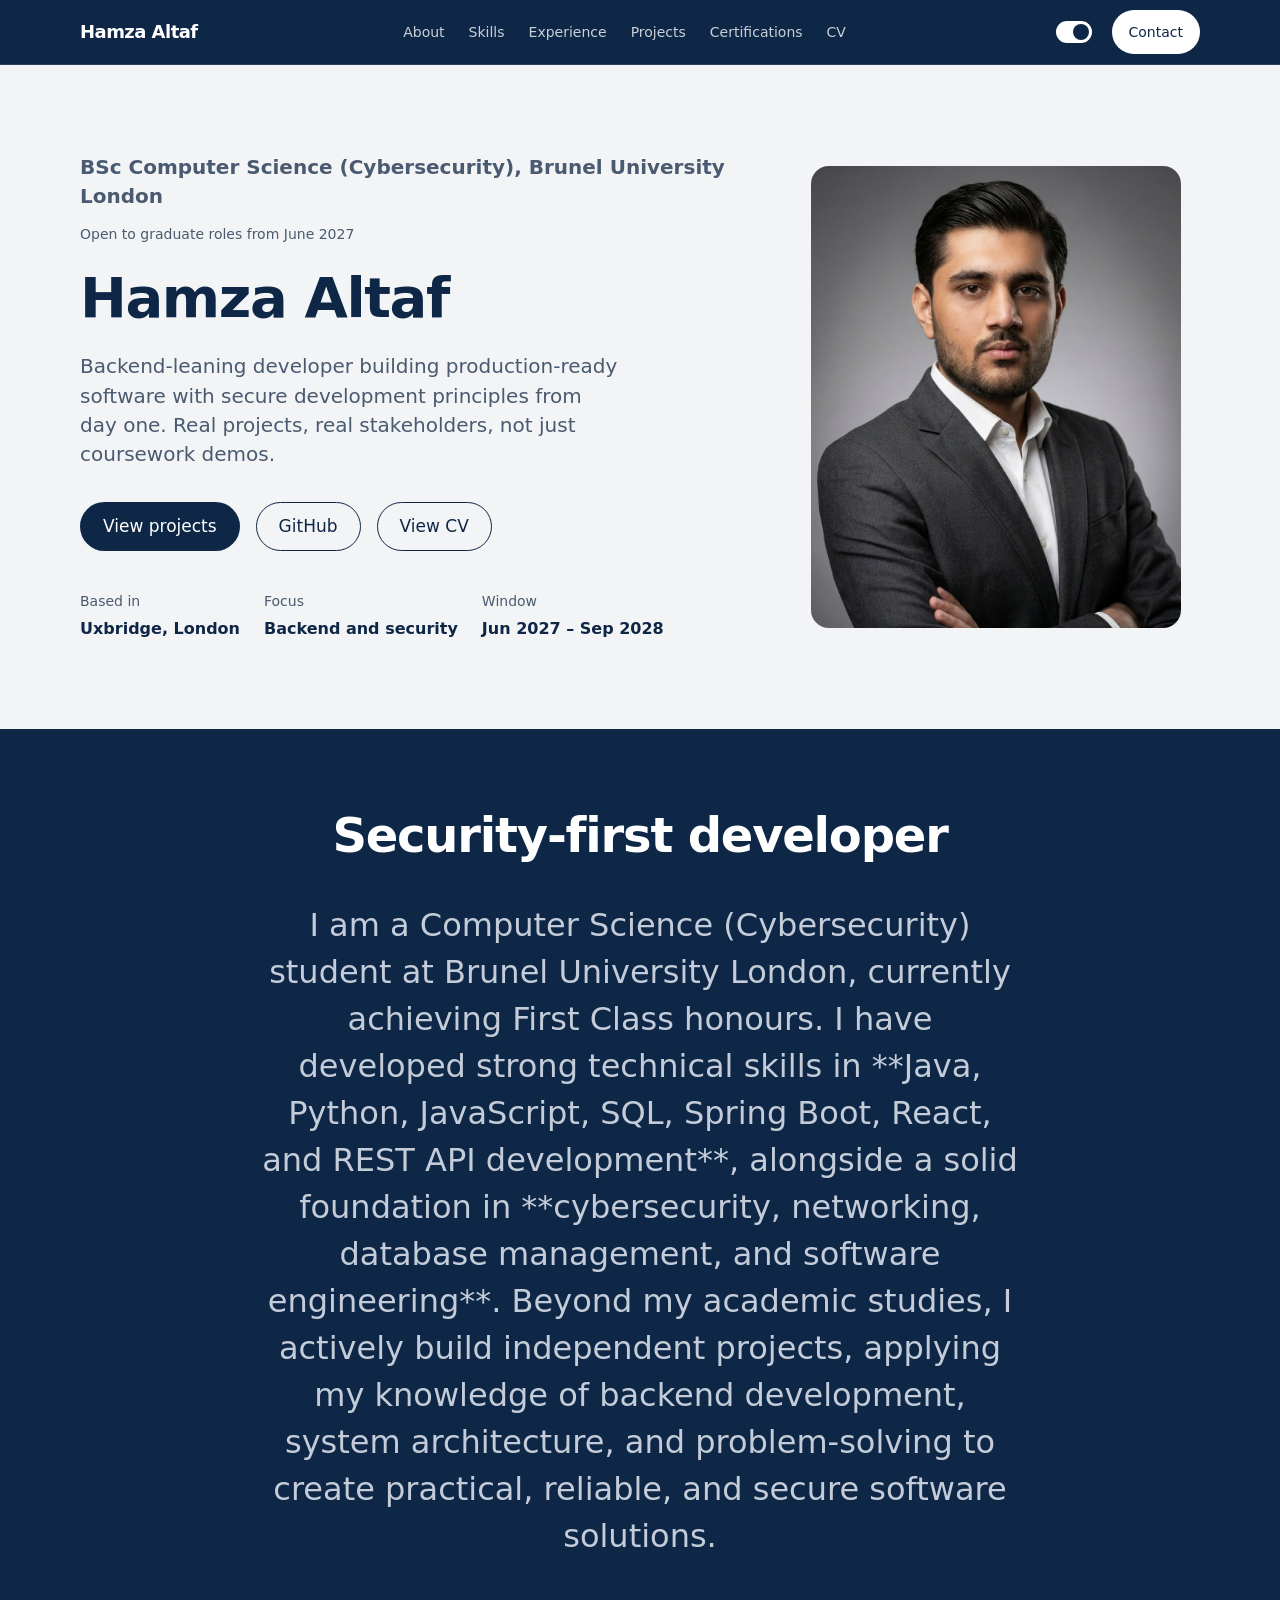
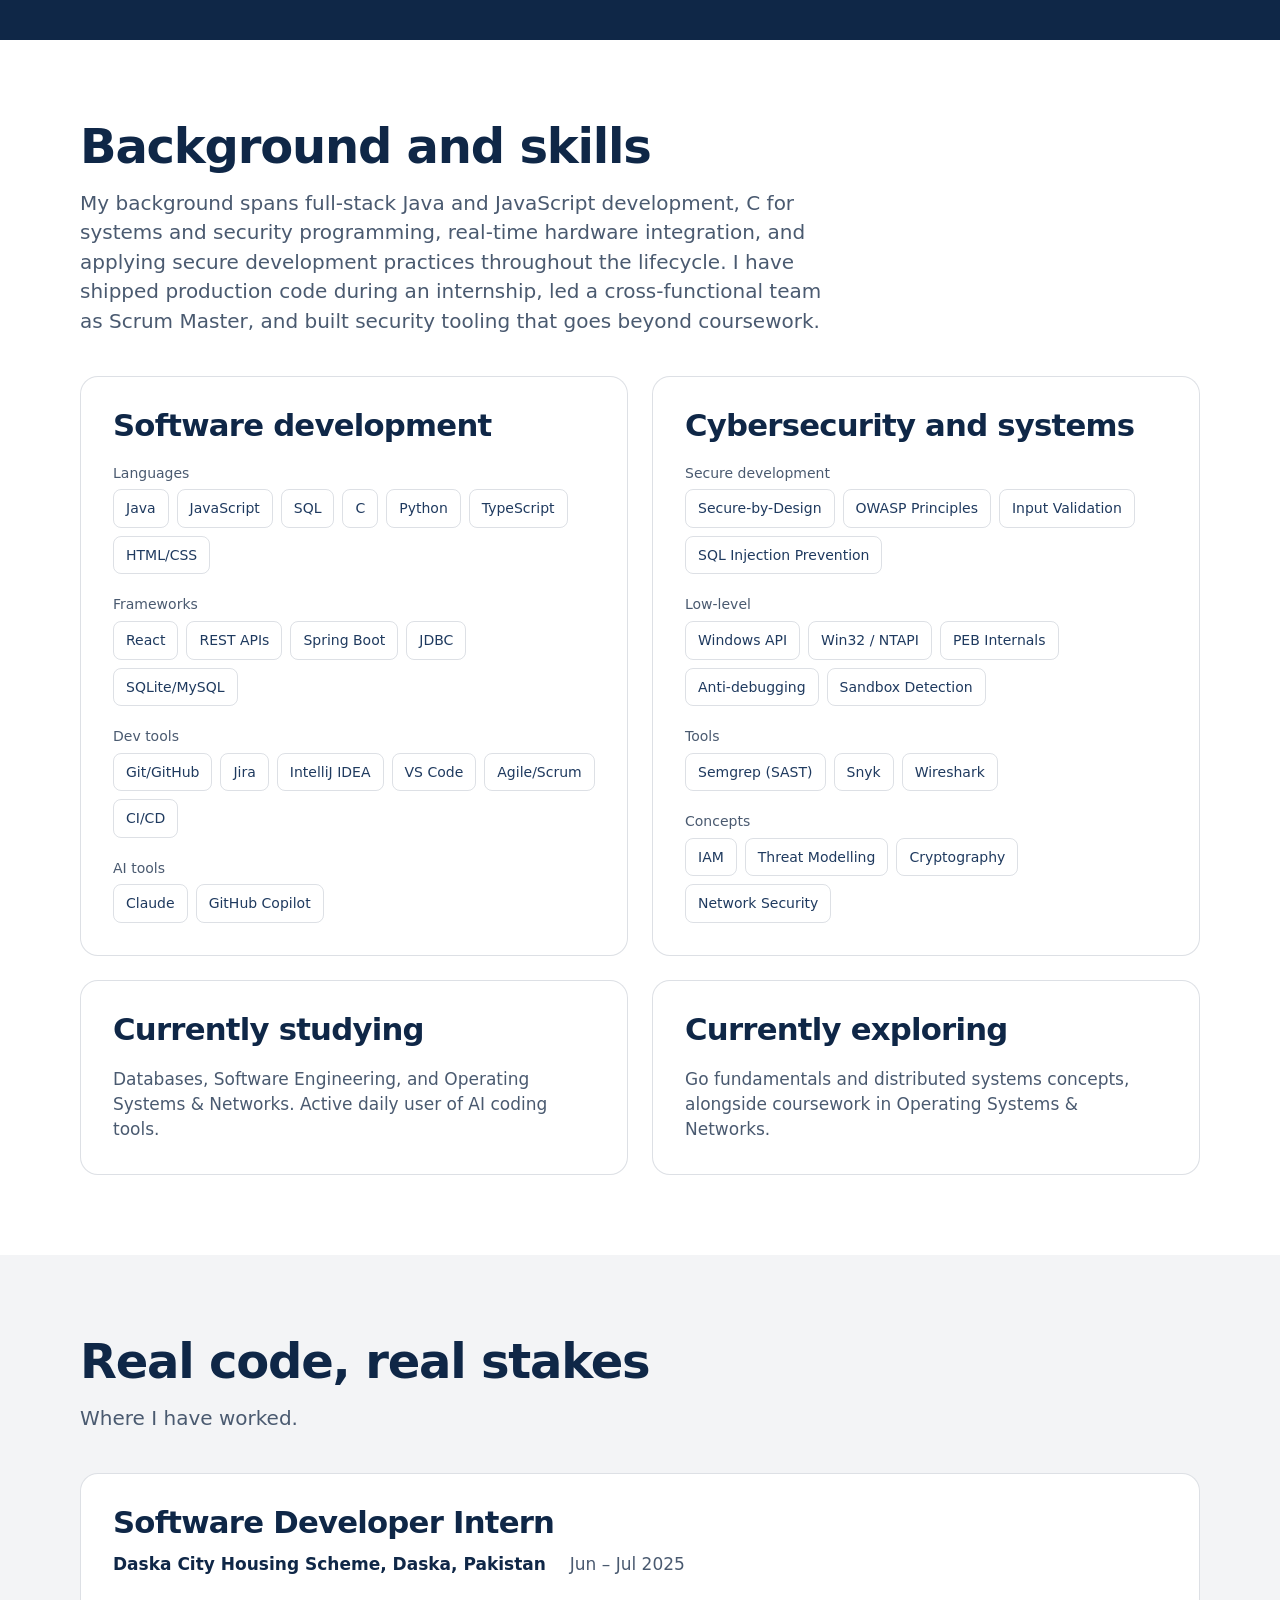
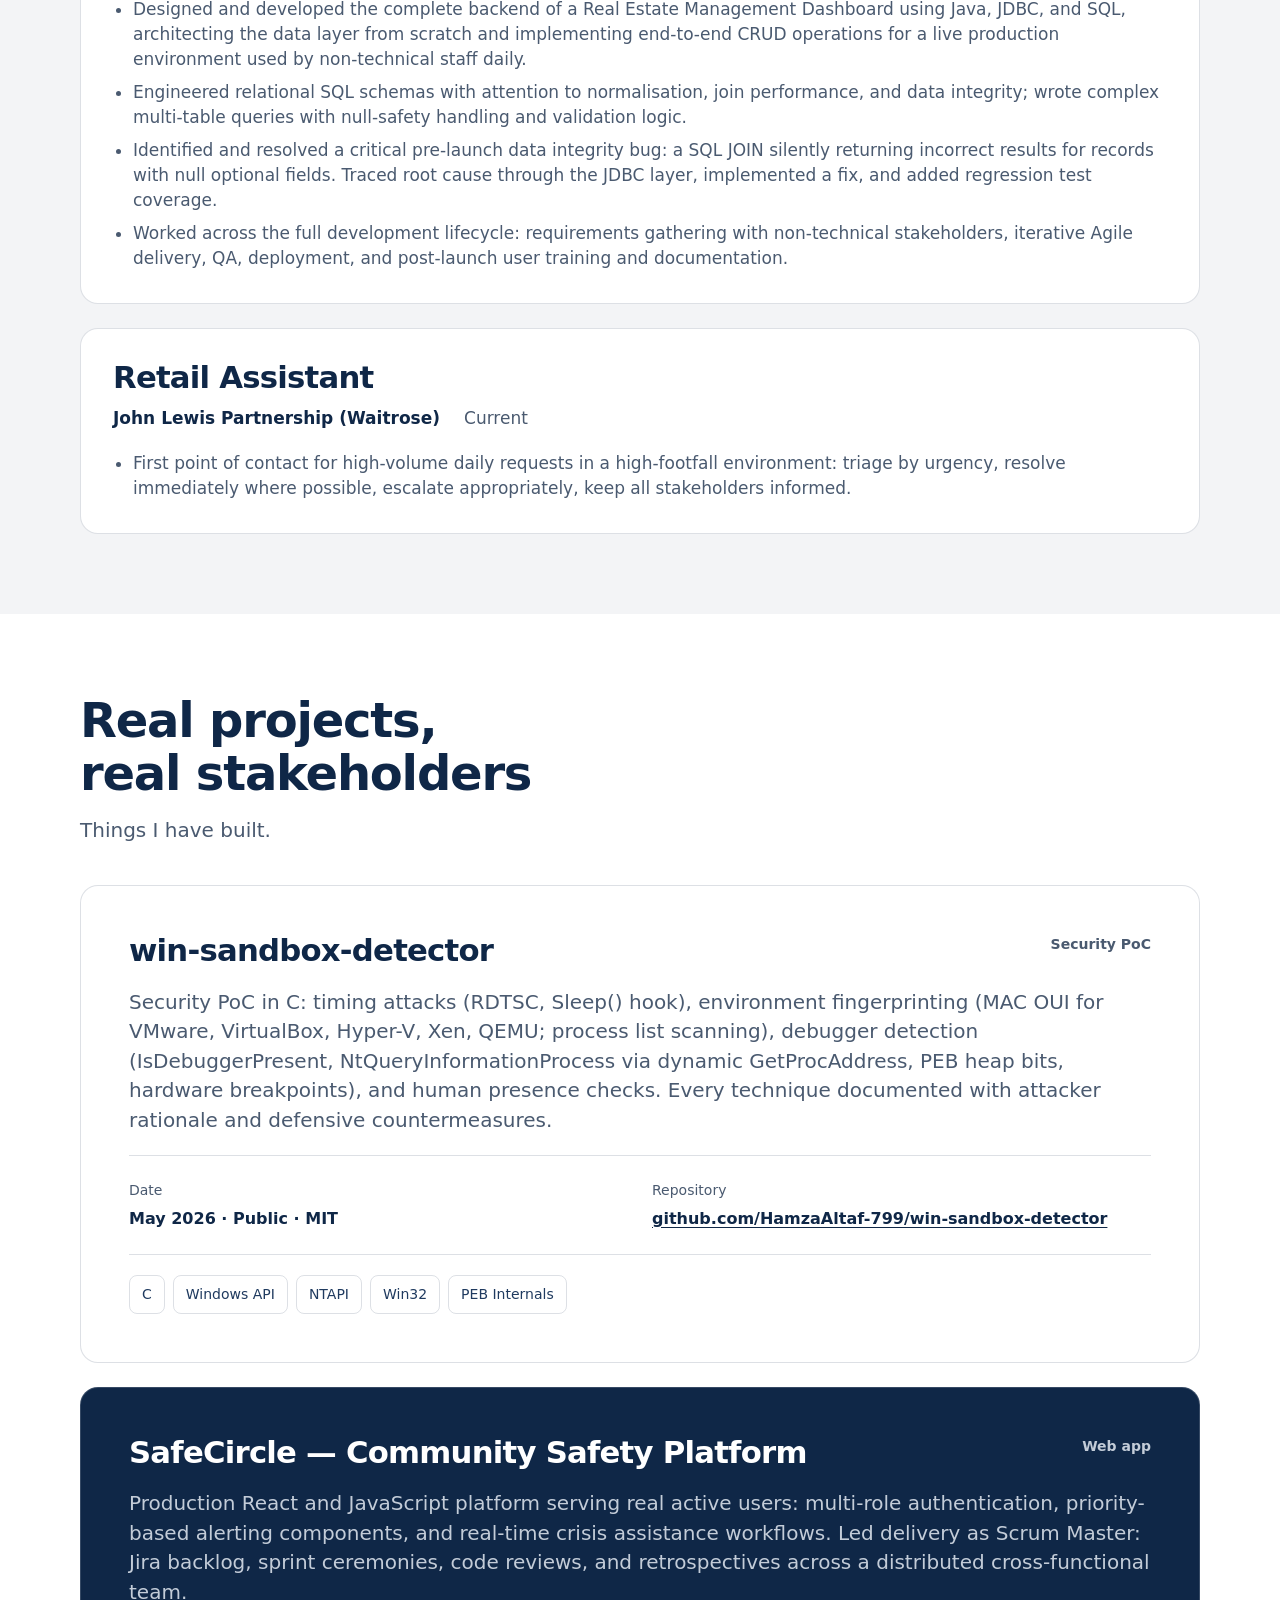
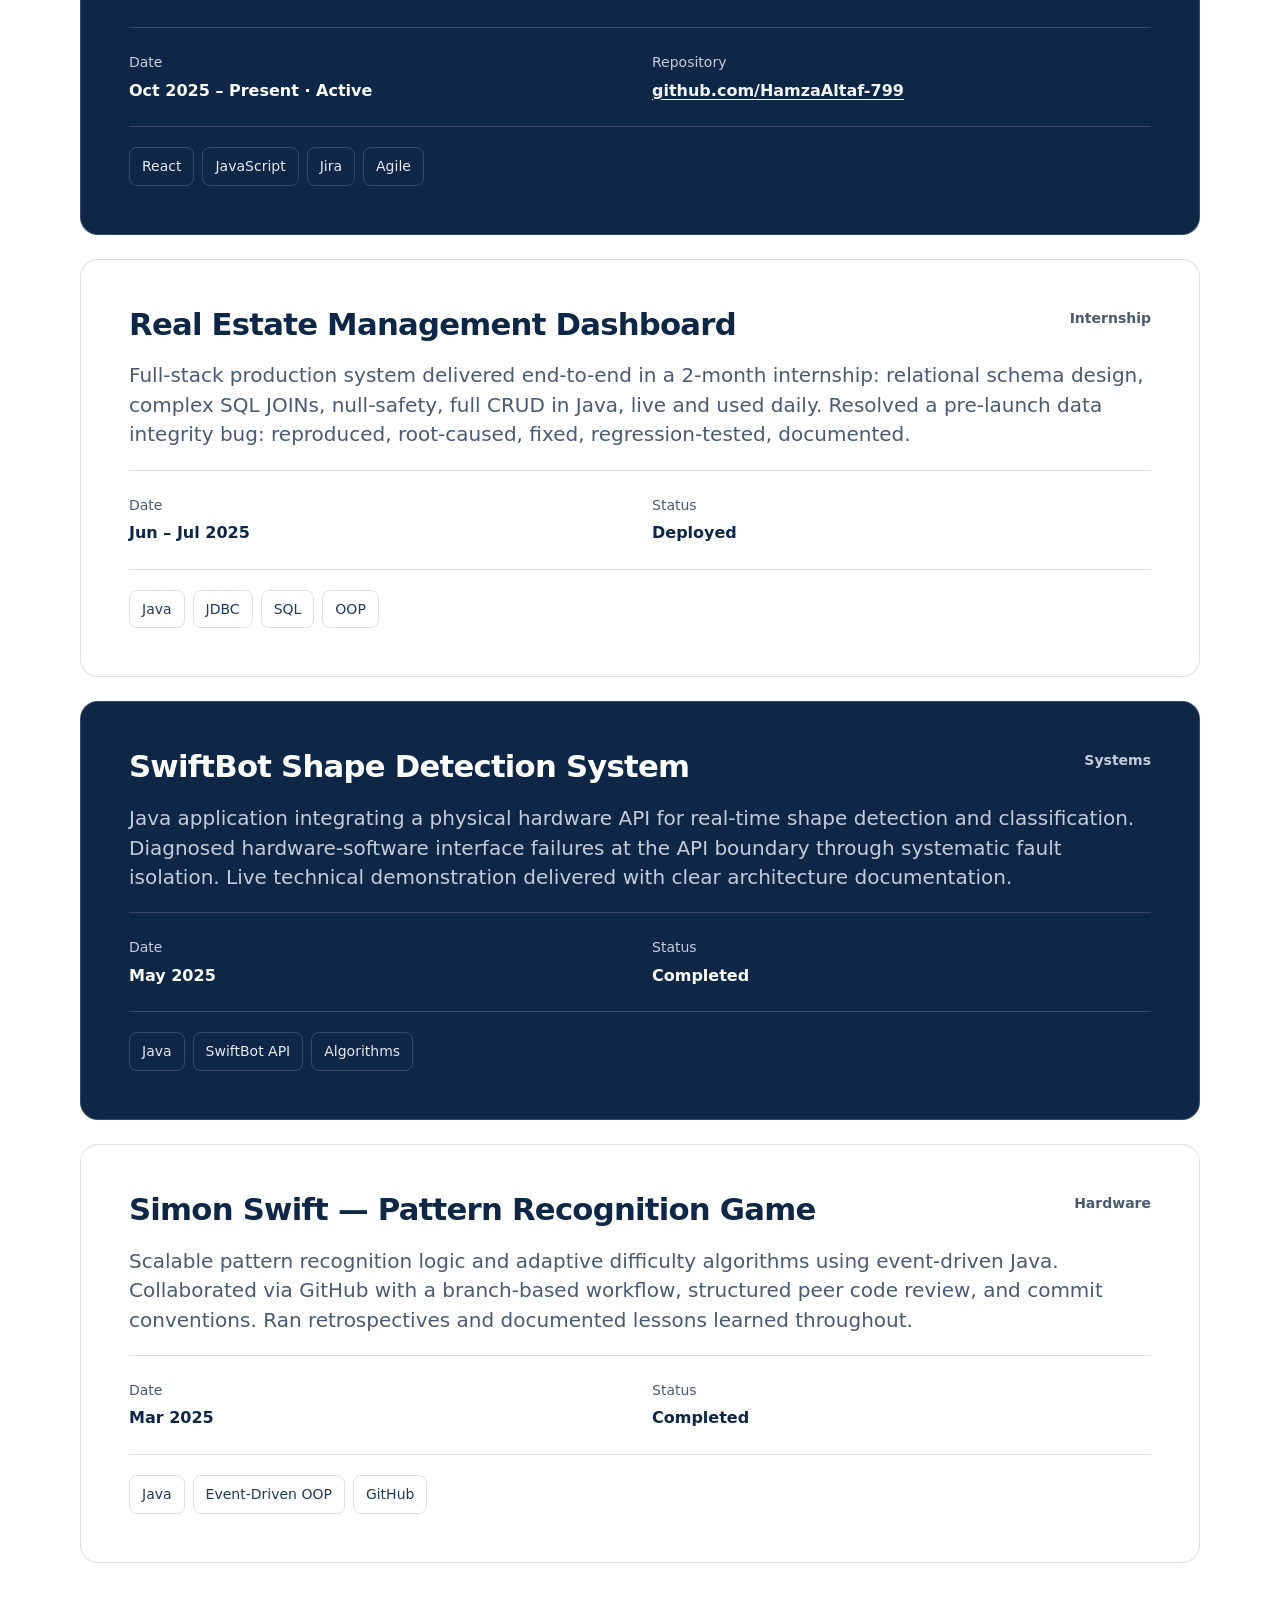
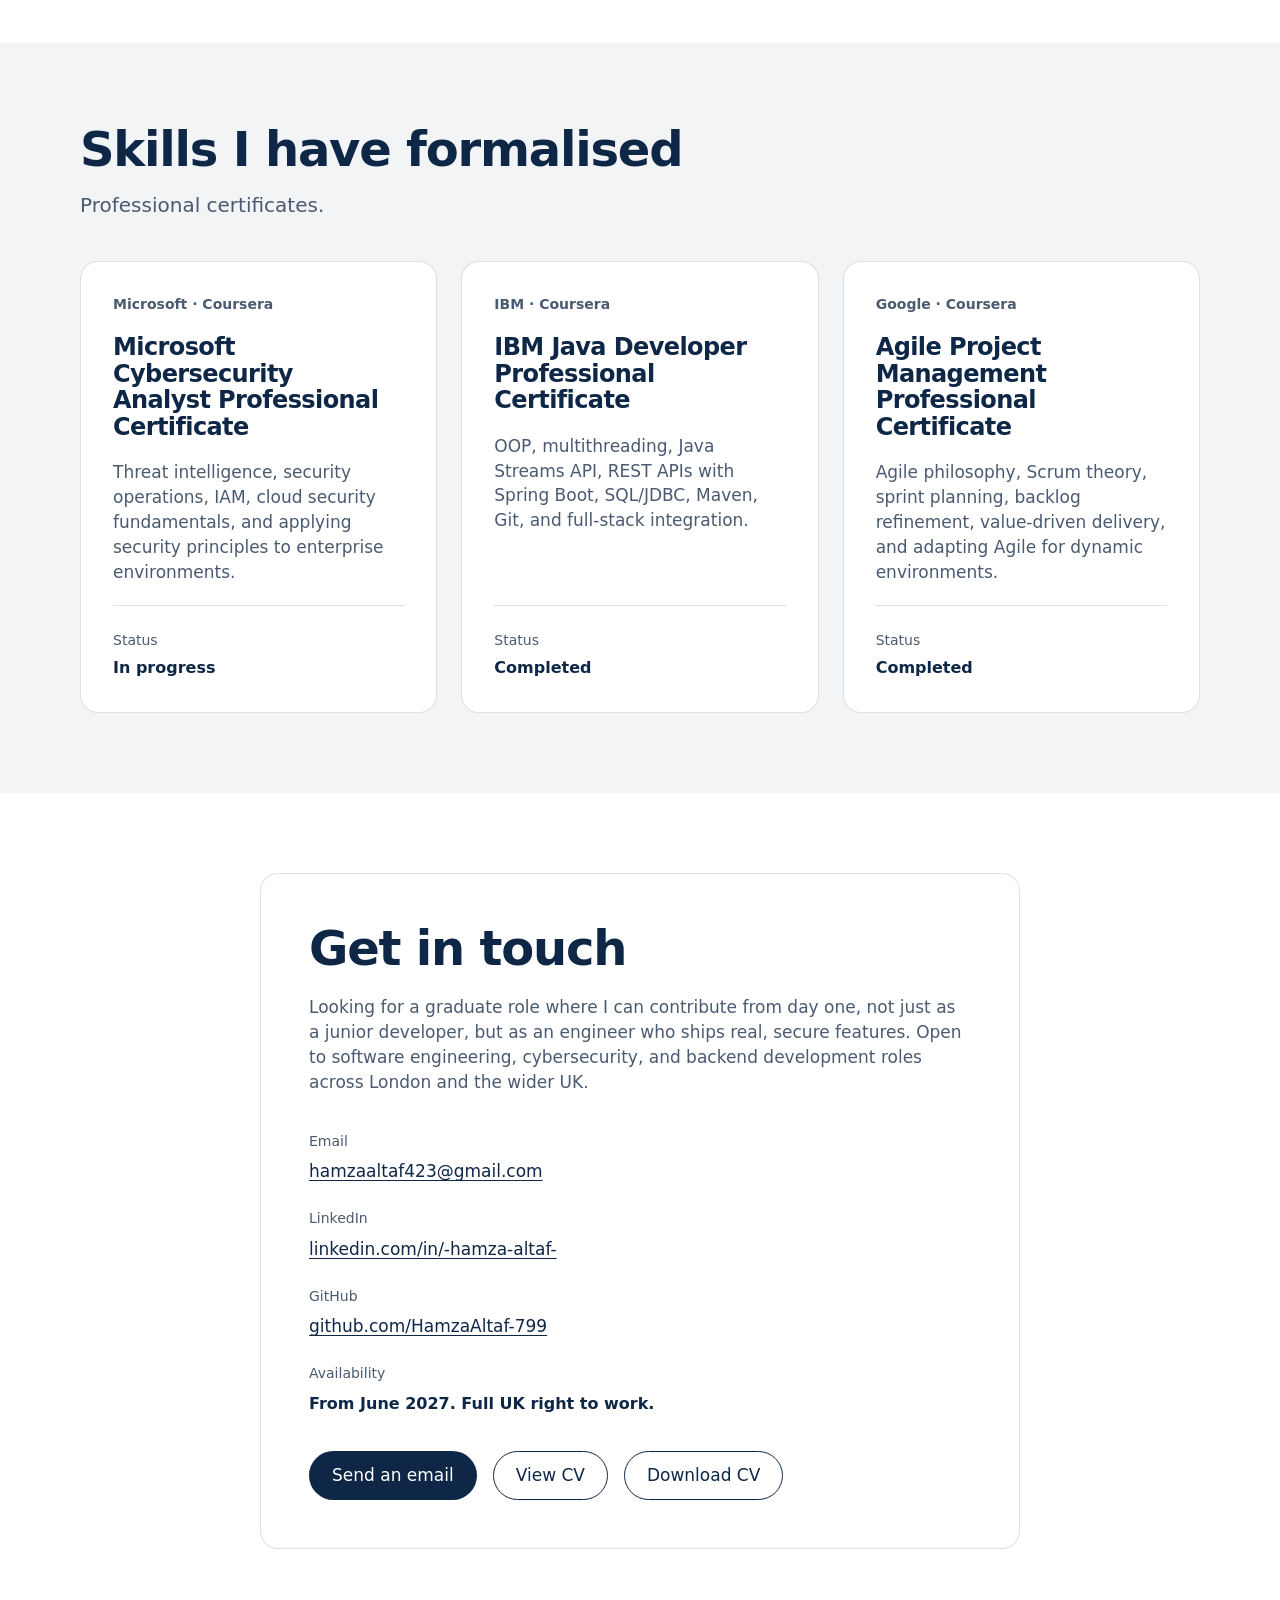
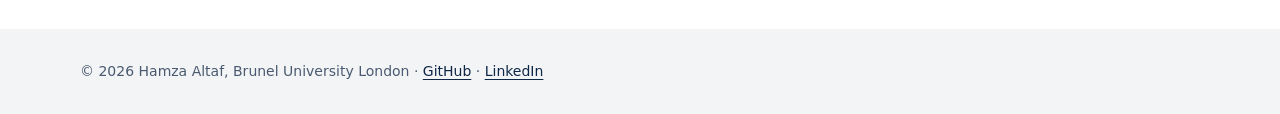
==== commit 69408b04: "Revise personal description in index.html Updated personal description to include current academic s" ====
--- a/index.html
+++ b/index.html
@@ -75,7 +75,7 @@
       <h2>Security-first developer</h2>
     </div>
     <div class="about-content">
-      <p>I am a Computer Science (Cybersecurity) student at Brunel University London, achieving First Class standing in Year 1. I build projects outside of coursework because I value the craft: the architecture decisions, the debugging process, the moment a system does something real.</p>
+      <p>I am a Computer Science (Cybersecurity) student at Brunel University London, currently achieving First Class honours. I have developed strong technical skills in **Java, Python, JavaScript, SQL, Spring Boot, React, and REST API development**, alongside a solid foundation in **cybersecurity, networking, database management, and software engineering**. Beyond my academic studies, I actively build independent projects, applying my knowledge of backend development, system architecture, and problem-solving to create practical, reliable, and secure software solutions.</p>
     </div>
   </div>
 </section>
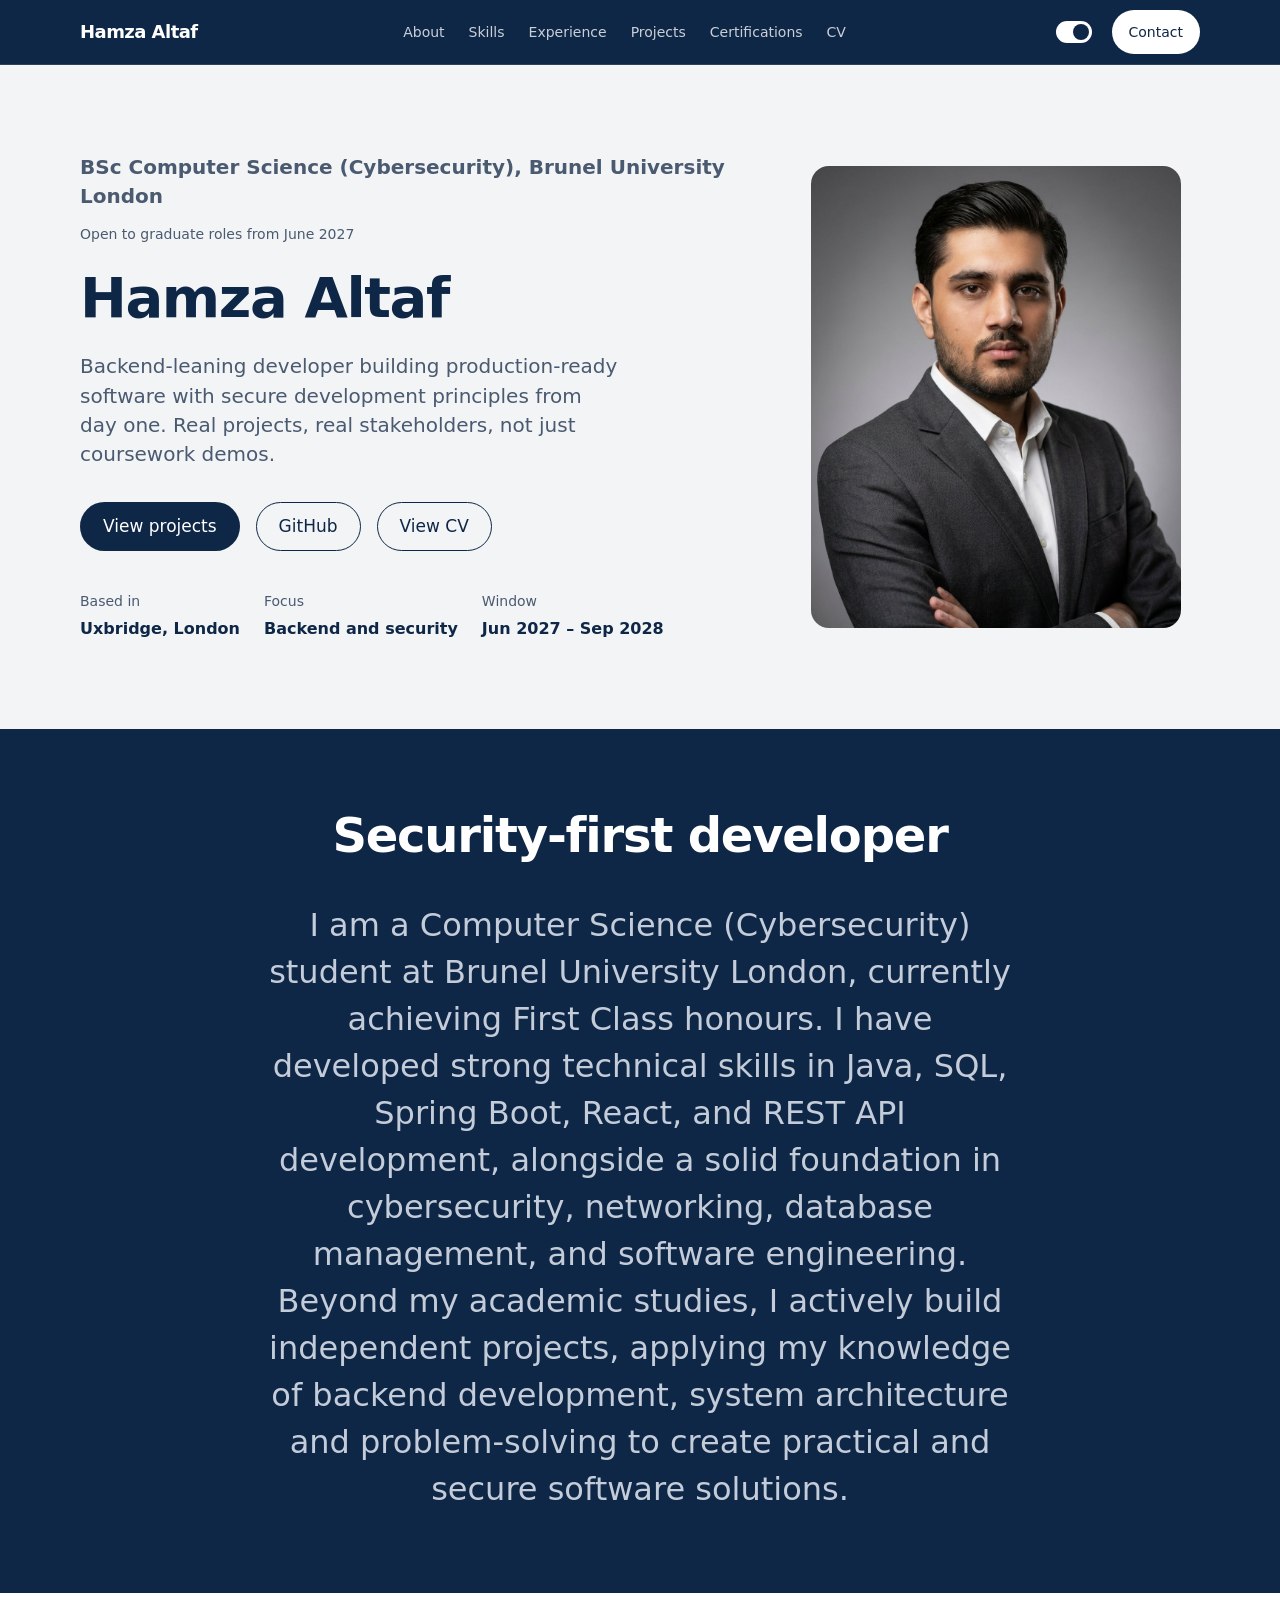
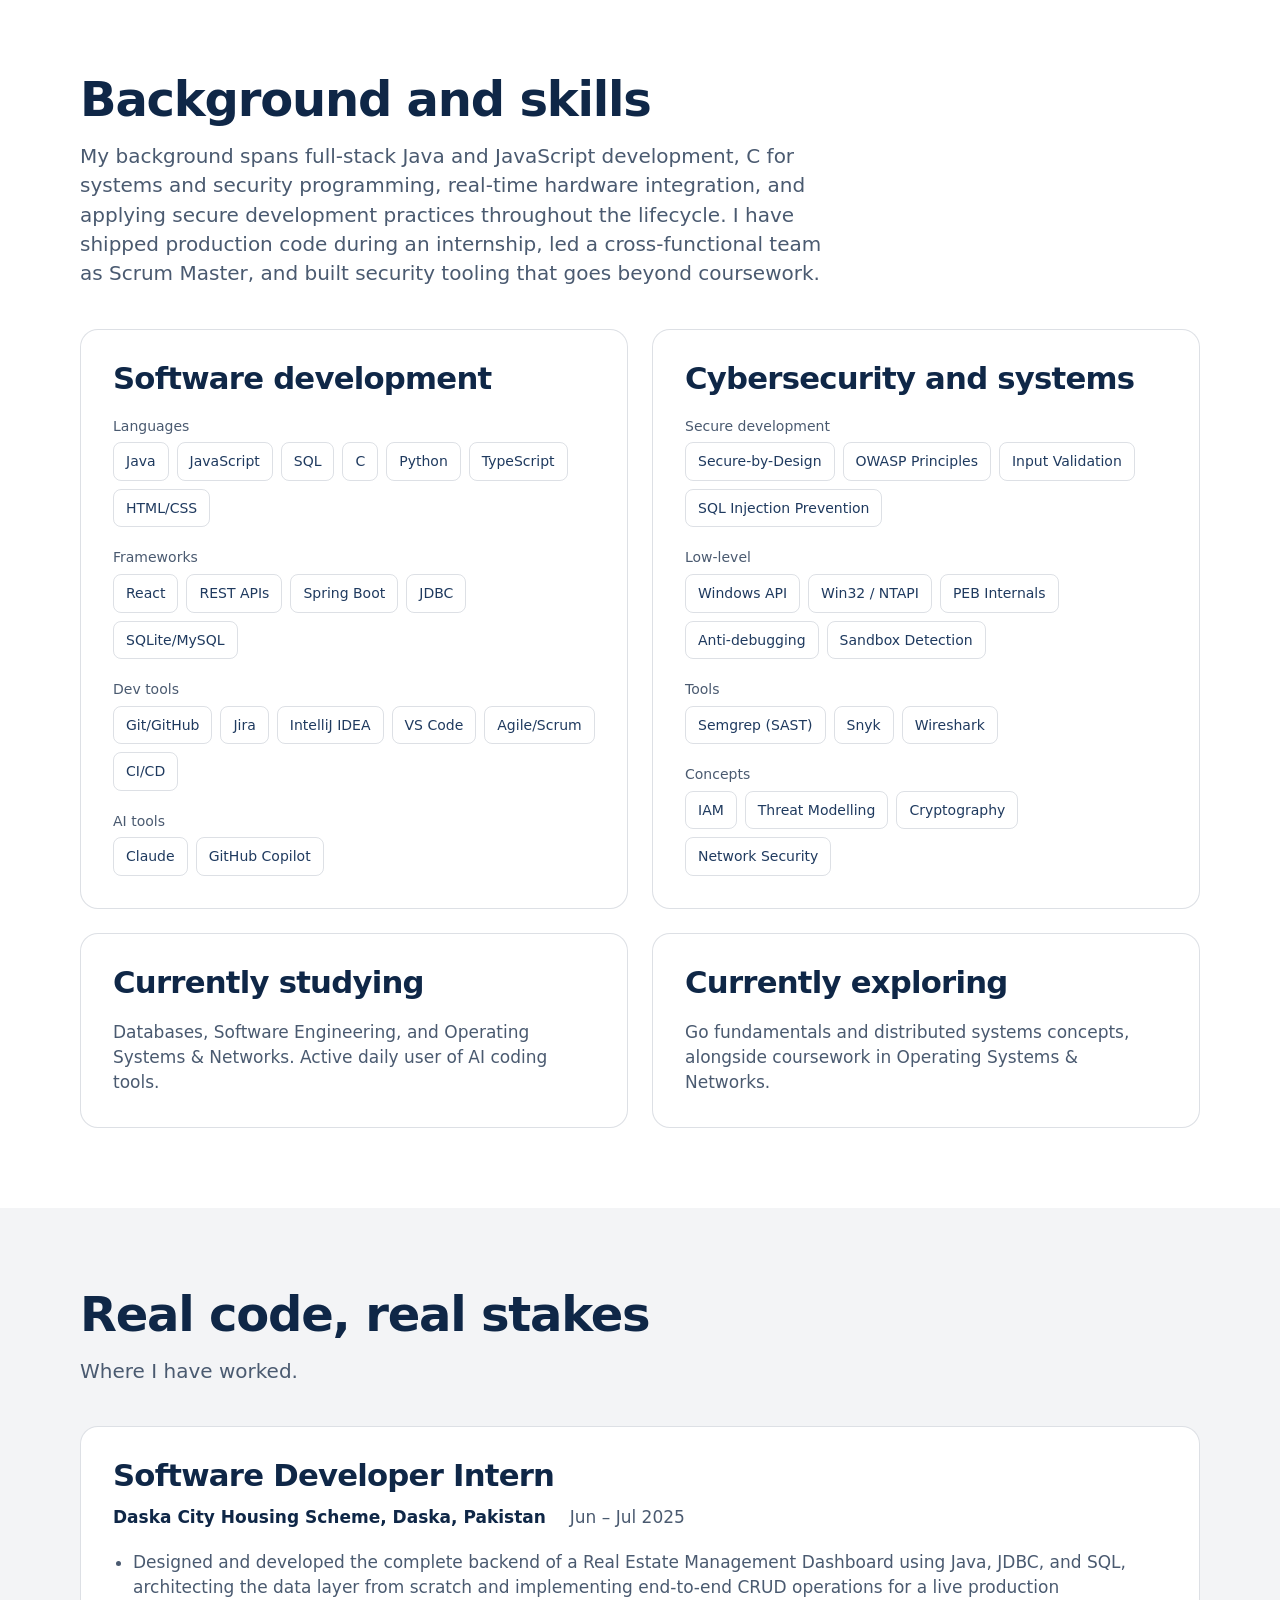
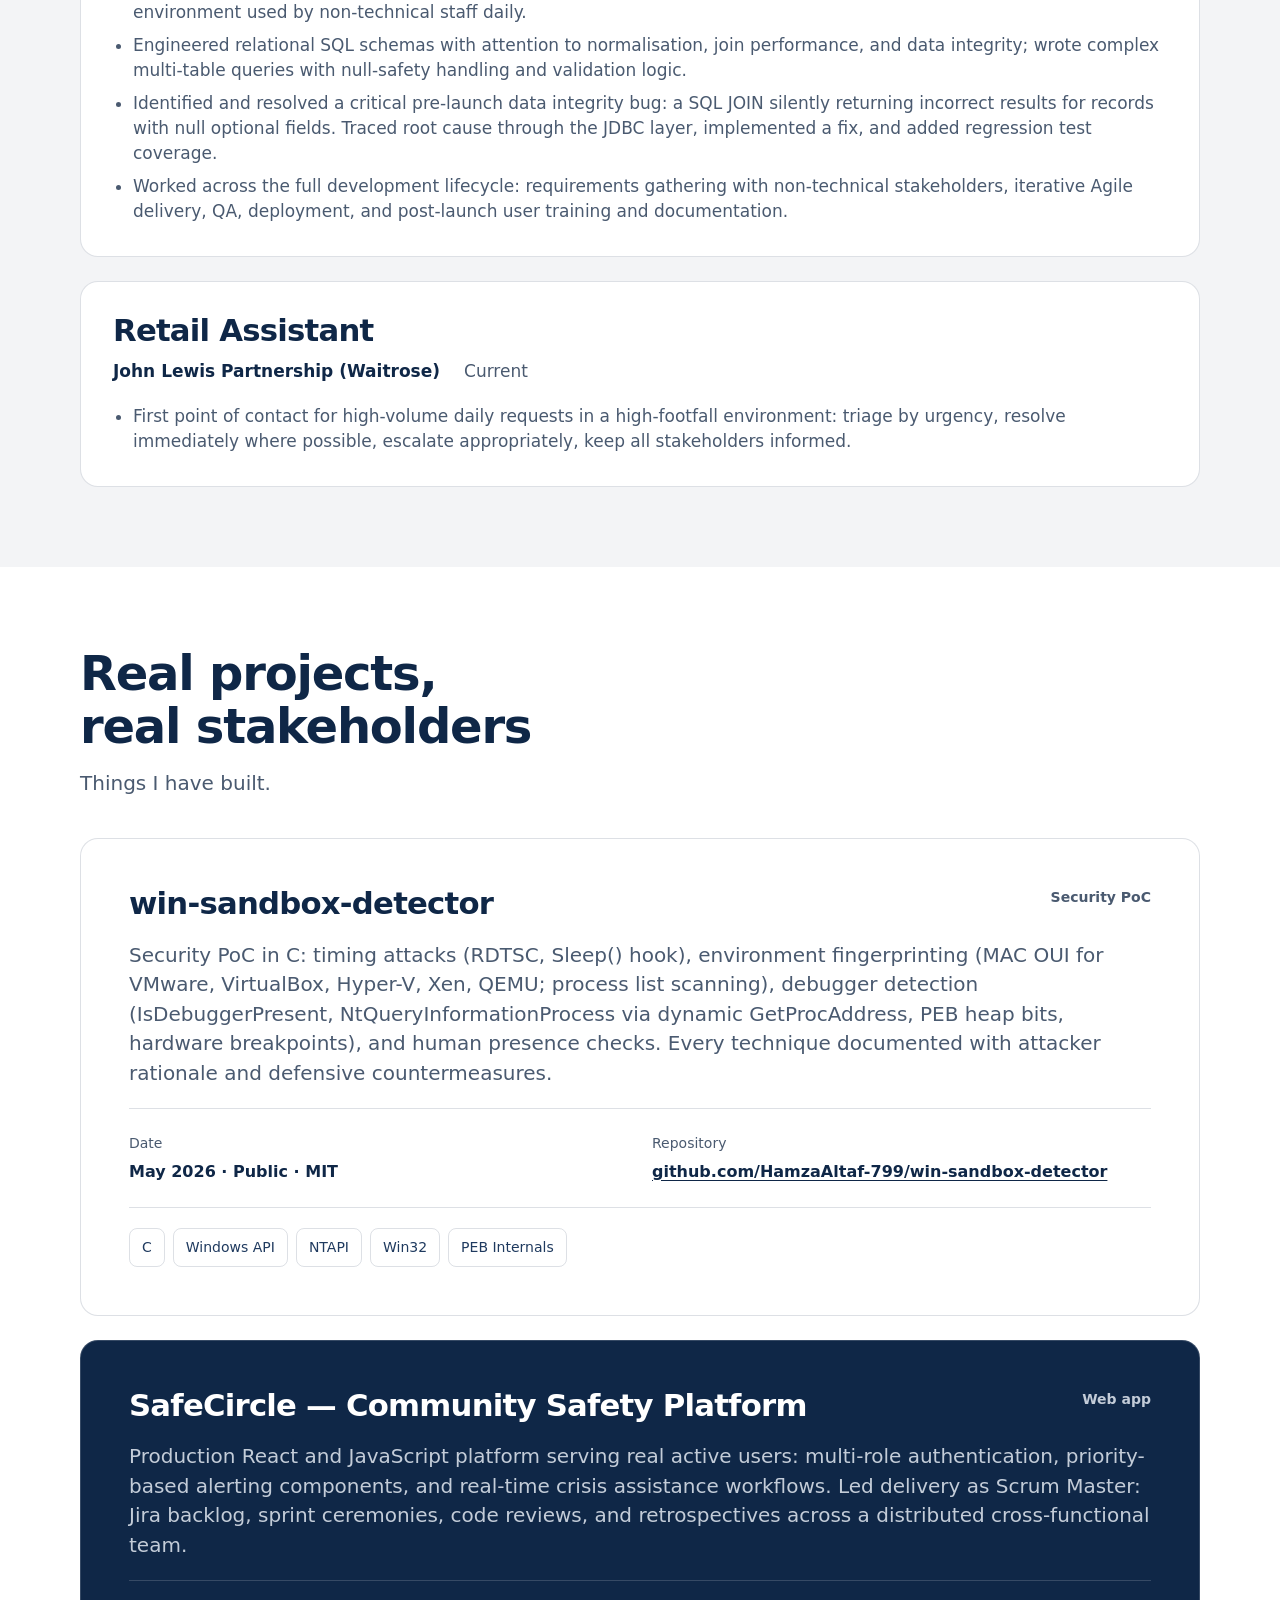
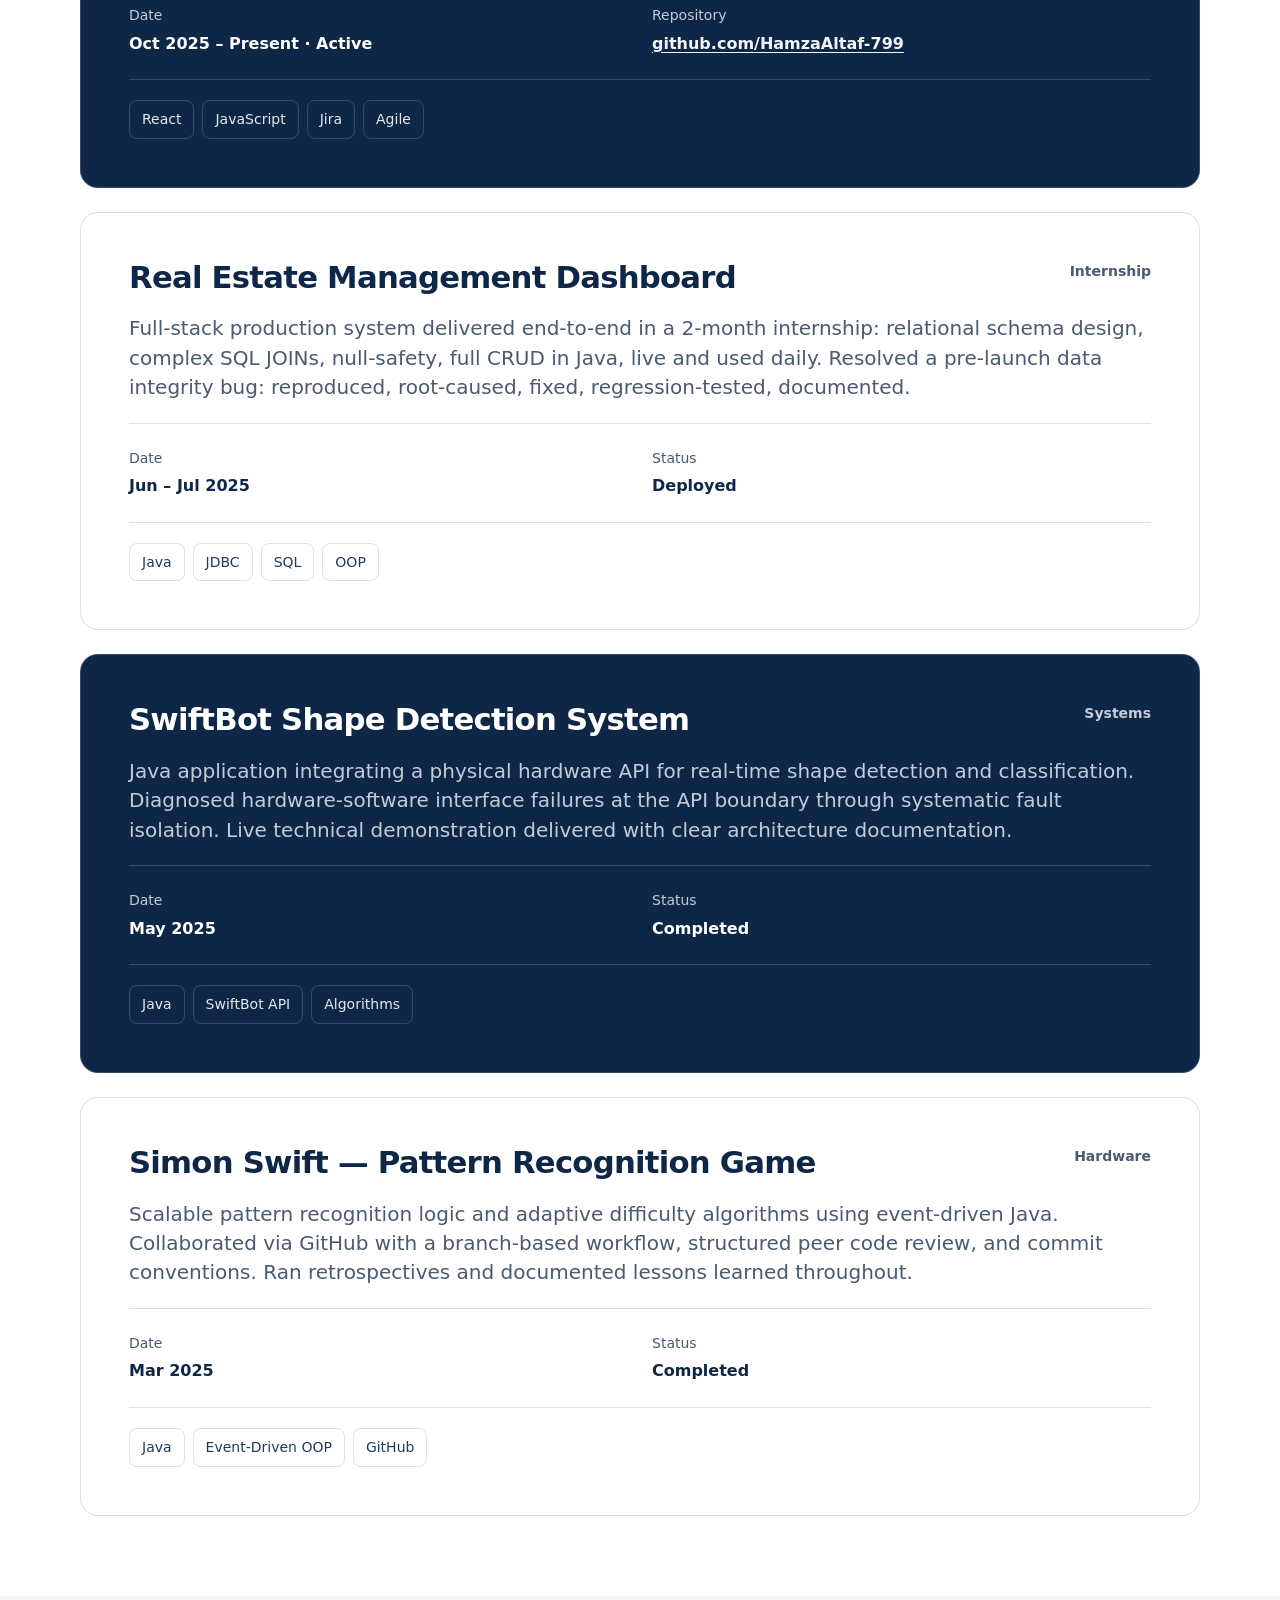
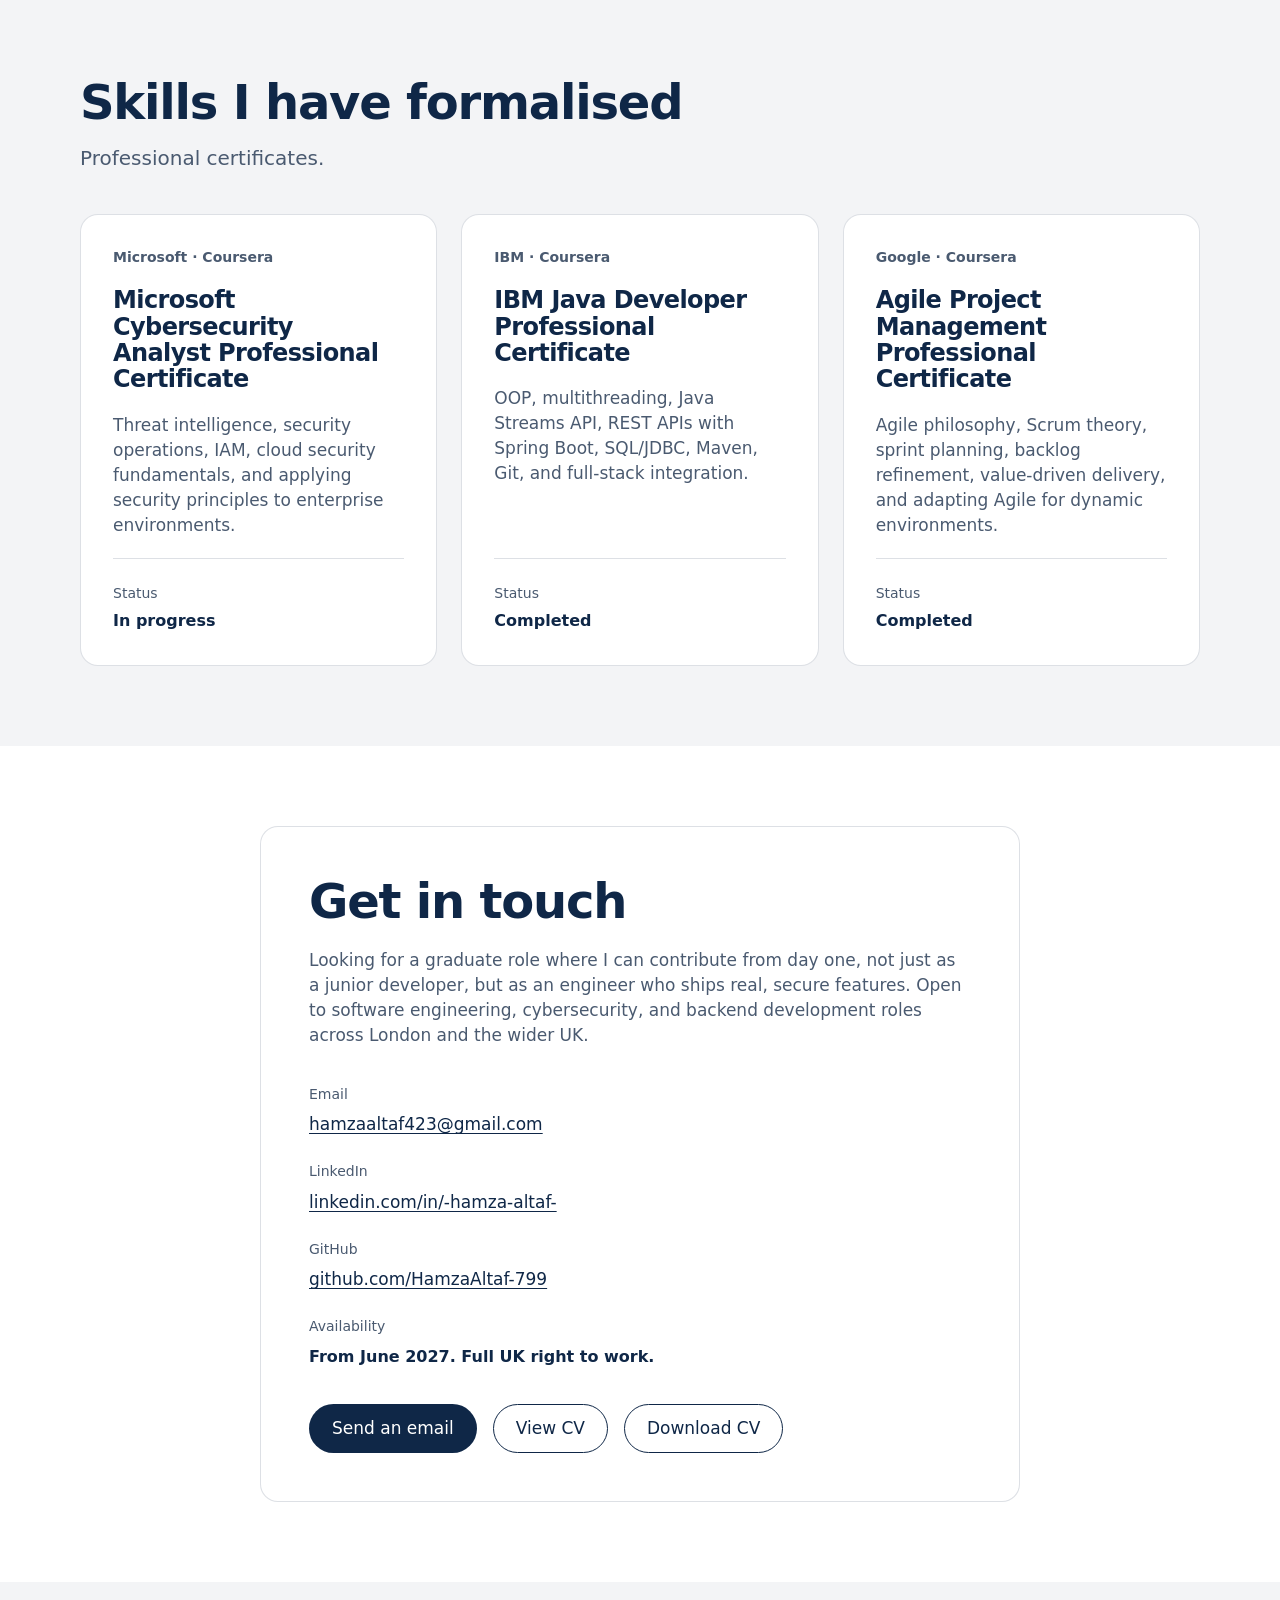
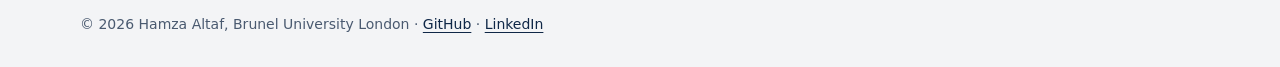
==== commit 2f2b9391: "Update about section in index.html Removed Markdown syntax and improved sentence structure." ====
--- a/index.html
+++ b/index.html
@@ -75,7 +75,7 @@
       <h2>Security-first developer</h2>
     </div>
     <div class="about-content">
-      <p>I am a Computer Science (Cybersecurity) student at Brunel University London, currently achieving First Class honours. I have developed strong technical skills in **Java, Python, JavaScript, SQL, Spring Boot, React, and REST API development**, alongside a solid foundation in **cybersecurity, networking, database management, and software engineering**. Beyond my academic studies, I actively build independent projects, applying my knowledge of backend development, system architecture, and problem-solving to create practical, reliable, and secure software solutions.</p>
+      <p>I am a Computer Science (Cybersecurity) student at Brunel University London, currently achieving First Class honours. I have developed strong technical skills in Java, SQL, Spring Boot, React, and REST API development, alongside a solid foundation in cybersecurity, networking, database management, and software engineering. Beyond my academic studies, I actively build independent projects, applying my knowledge of backend development, system architecture and problem-solving to create practical and secure software solutions.</p>
     </div>
   </div>
 </section>
